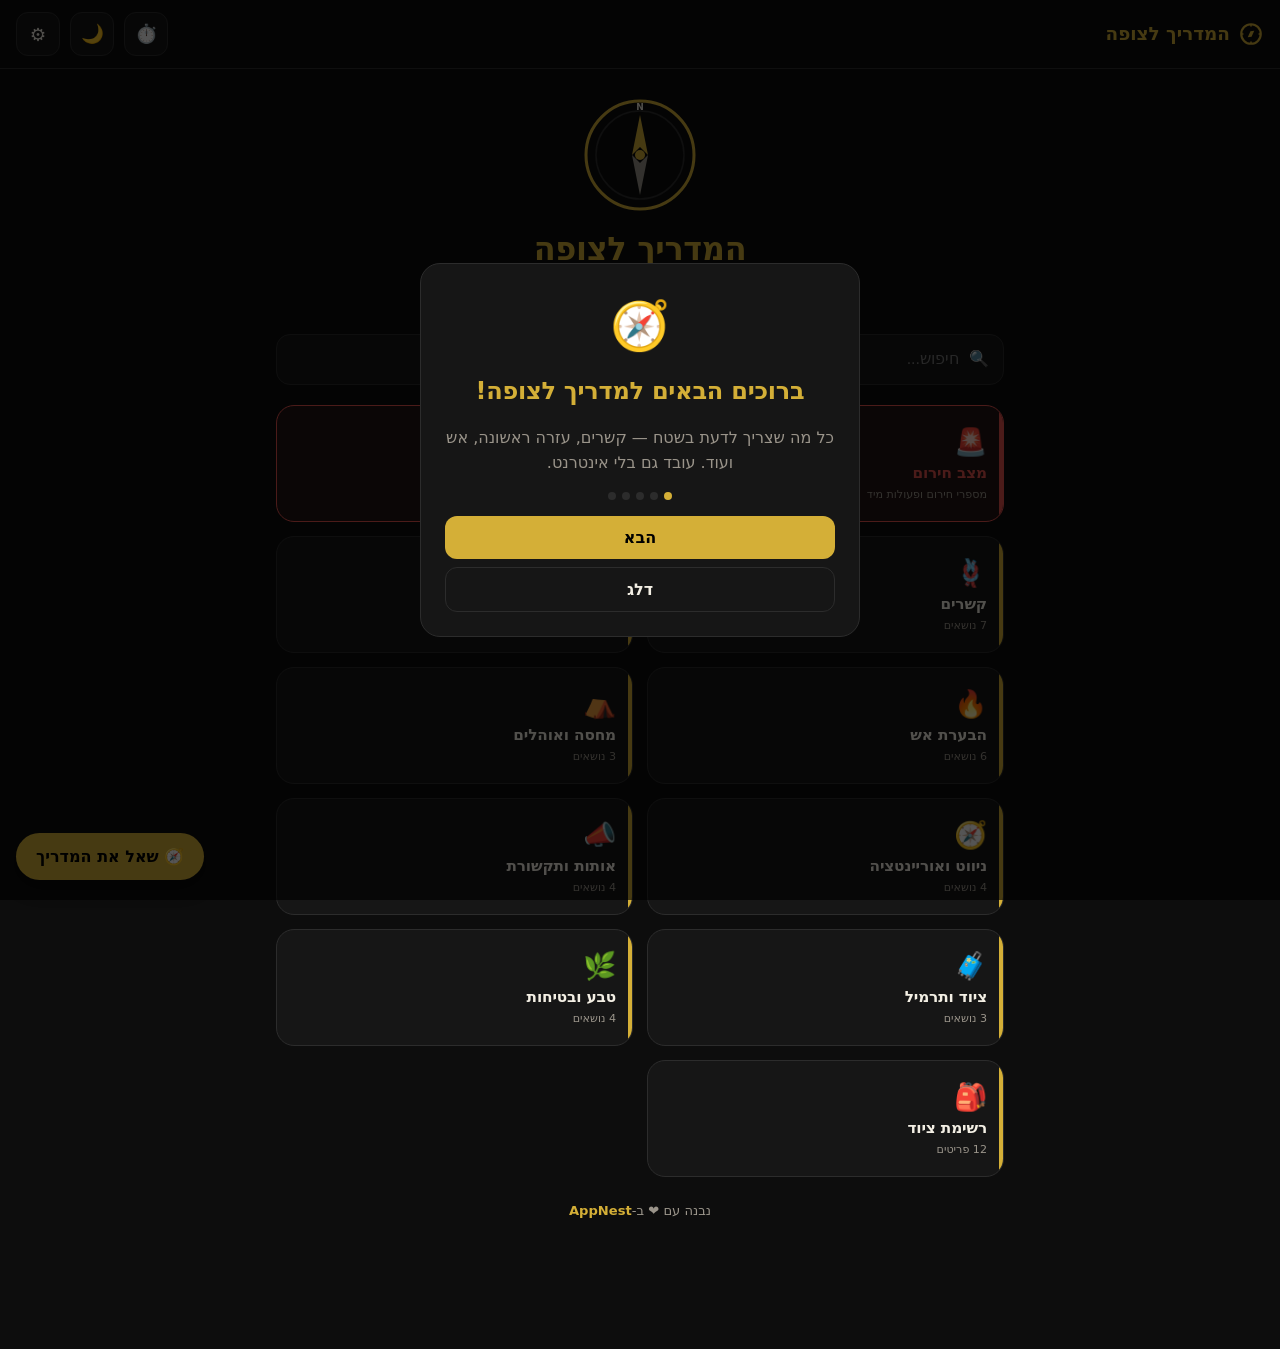
==== index.html @ d397d105 "Add files via upload" ====
<!DOCTYPE html>
<html lang="he" dir="rtl">
<head>
<meta charset="UTF-8">
<meta name="viewport" content="width=device-width, initial-scale=1, viewport-fit=cover">
<meta name="theme-color" content="#0d0d0d">
<title>המדריך לצופה</title>
<link rel="manifest" href="manifest.json">
<link rel="icon" href="icon-192.png">
<style>
:root{
  --accent:#d4af37; --accent-soft:#d4af3722;
  --bg:#0d0d0d; --card:#161616; --card2:#1e1e1e; --text:#f3efe4; --muted:#9a948a; --line:#2c2c2c;
  --danger:#e0524d; --danger-bg:#e0524d1a; --ok:#5fbf73; --font-scale:1;
}
[data-theme="forest"]{--accent:#6fbf73; --accent-soft:#6fbf7322;}
[data-theme="desert"]{--accent:#e0a458; --accent-soft:#e0a45822;}
[data-theme="ocean"] {--accent:#4db8d4; --accent-soft:#4db8d422;}
[data-theme="crimson"]{--accent:#d4746b; --accent-soft:#d4746b22;}
[data-mode="light"]{
  --bg:#f4efe4; --card:#fffdf7; --card2:#f0e9da; --text:#221d13; --muted:#6a6153; --line:#ddd3bf;
  --danger:#c0392b; --danger-bg:#c0392b12; --ok:#3f8a4f;
}
*{box-sizing:border-box; -webkit-tap-highlight-color:transparent;}
html,body{margin:0; padding:0;}
body{
  background:var(--bg); color:var(--text);
  font-family:"Segoe UI",system-ui,-apple-system,"Helvetica Neue",Arial,sans-serif;
  font-size:calc(16px * var(--font-scale)); line-height:1.55;
  min-height:100vh; overflow-x:hidden;
  transition:background .25s, color .25s;
}
h1,h2,h3{font-weight:800; letter-spacing:-.01em; margin:0;}
button{font-family:inherit; cursor:pointer; color:inherit;}
.wrap{max-width:760px; margin:0 auto; padding:0 16px 120px;}
/* ---------- top bar ---------- */
.topbar{position:sticky; top:0; z-index:40; background:var(--bg);
  display:flex; align-items:center; gap:10px; padding:12px 16px; border-bottom:1px solid var(--line);}
.topbar .brand{font-size:1.15em; font-weight:800; color:var(--accent); display:flex; align-items:center; gap:8px;}
.topbar .brand svg{width:26px; height:26px;}
.topbar .spacer{flex:1;}
.iconbtn{background:var(--card); border:1px solid var(--line); border-radius:12px; width:44px; height:44px;
  display:grid; place-items:center; font-size:1.15em; transition:.15s;}
.iconbtn:hover{border-color:var(--accent);}
.ai-dot{position:absolute; margin-top:-30px; margin-inline-start:30px; width:9px; height:9px; border-radius:50%; background:var(--muted); border:2px solid var(--bg);}
.ai-dot.on{background:var(--ok);}
/* ---------- screens ---------- */
.screen{display:none; animation:fade .22s ease;}
.screen.active{display:block;}
@keyframes fade{from{opacity:0; transform:translateY(6px);} to{opacity:1; transform:none;}}
@media (prefers-reduced-motion:reduce){.screen{animation:none;} }
.backbtn{display:inline-flex; align-items:center; gap:8px; background:var(--card); border:1px solid var(--line);
  border-radius:12px; padding:11px 18px; font-weight:700; font-size:1em; margin:16px 0; color:var(--accent);}
.backbtn:hover{border-color:var(--accent);}
/* ---------- home ---------- */
.hero{padding:26px 0 6px; text-align:center;}
.hero .compass{width:120px; height:120px; margin:0 auto 10px; display:block;}
.hero h1{font-size:2em; color:var(--accent);}
.hero p{color:var(--muted); margin:8px 0 0; font-size:1.02em;}
.search{display:flex; align-items:center; gap:8px; background:var(--card); border:1px solid var(--line);
  border-radius:14px; padding:12px 14px; margin:20px 0;}
.search input{flex:1; background:transparent; border:none; outline:none; color:var(--text); font-size:1em;}
.grid{display:grid; grid-template-columns:1fr 1fr; gap:14px;}
.cat{background:var(--card); border:1px solid var(--line); border-radius:18px; padding:20px 16px; text-align:start;
  display:flex; flex-direction:column; gap:6px; transition:.15s; position:relative; overflow:hidden;}
.cat:hover{border-color:var(--accent); transform:translateY(-2px);}
.cat .emoji{font-size:2em;}
.cat h3{font-size:1.15em;}
.cat small{color:var(--muted);}
.cat .bar{position:absolute; inset-inline-start:0; top:0; bottom:0; width:4px; background:var(--accent);}
.emergency{grid-column:1/-1; background:var(--danger-bg); border:1px solid var(--danger);}
.emergency .bar{background:var(--danger);}
.emergency h3{color:var(--danger);}
/* ---------- list ---------- */
.item{background:var(--card); border:1px solid var(--line); border-radius:16px; padding:16px; margin-bottom:12px;
  display:flex; align-items:center; gap:14px; text-align:start; transition:.15s; width:100%;}
.item:hover{border-color:var(--accent);}
.item .ic{width:52px; height:52px; flex:none; background:var(--card2); border-radius:12px; display:grid; place-items:center;}
.item .ic svg{width:38px; height:38px;}
.item .meta{flex:1; min-width:0;}
.item .meta h3{font-size:1.08em; display:flex; align-items:center; gap:8px; flex-wrap:wrap;}
.item .meta p{margin:3px 0 0; color:var(--muted); font-size:.9em;}
.tag{font-size:.72em; font-weight:800; padding:2px 8px; border-radius:20px; border:1px solid var(--line); color:var(--muted);}
.tag.lock{color:var(--danger); border-color:var(--danger);}
.tag.easy{color:var(--ok); border-color:var(--ok);}
.star{font-size:1.3em; color:var(--muted); background:none; border:none; padding:6px;}
.star.on{color:var(--accent);}
/* ---------- detail ---------- */
.detail h1{font-size:1.6em; color:var(--accent); margin-bottom:6px;}
.detail .lead{color:var(--muted); margin:0 0 16px;}
.safety{background:var(--danger-bg); border:1px solid var(--danger); border-radius:14px; padding:14px 16px; margin:16px 0;}
.safety h4{color:var(--danger); margin:0 0 8px; display:flex; align-items:center; gap:8px;}
.safety ul{margin:0; padding-inline-start:20px;} .safety li{margin:4px 0;}
.step{background:var(--card); border:1px solid var(--line); border-radius:16px; padding:16px; margin-bottom:14px;}
.step .num{display:inline-grid; place-items:center; width:30px; height:30px; border-radius:50%;
  background:var(--accent); color:#000; font-weight:800; margin-inline-end:10px;}
[data-mode="light"] .step .num{color:#fff;}
.step .diagram{background:var(--card2); border-radius:12px; margin:12px 0; padding:12px; text-align:center;}
.step .diagram svg{width:100%; max-width:300px; height:auto;}
.step p{margin:6px 0 0;}
.tips{background:var(--accent-soft); border:1px solid var(--accent); border-radius:14px; padding:0; margin:16px 0; overflow:hidden;}
.tips summary{padding:14px 16px; font-weight:800; color:var(--accent); cursor:pointer; list-style:none;}
.tips summary::-webkit-details-marker{display:none;}
.tips[open] summary{border-bottom:1px solid var(--accent);}
.tips .body{padding:14px 16px;}
.tips ul{margin:0; padding-inline-start:20px;} .tips li{margin:5px 0;}
.readbtn{display:inline-flex; gap:8px; align-items:center; background:var(--card); border:1px solid var(--line);
  border-radius:12px; padding:10px 16px; font-weight:700; margin:4px 0 8px;}
/* ---------- badges / kids ---------- */
.badgebar{display:flex; gap:10px; flex-wrap:wrap; margin:16px 0;}
.badge{background:var(--card); border:1px dashed var(--line); border-radius:14px; padding:10px 12px; text-align:center; opacity:.45; min-width:78px;}
.badge.earned{opacity:1; border-style:solid; border-color:var(--accent);}
.badge .b-ic{font-size:1.6em;}
.badge small{display:block; color:var(--muted); font-size:.72em;}
[data-age="kids"] .adults-only{display:none;}
[data-age="kids"] .checkdone{background:var(--ok); color:#000;}
/* ---------- settings ---------- */
.card{background:var(--card); border:1px solid var(--line); border-radius:16px; padding:16px; margin-bottom:14px;}
.card h3{font-size:1.05em; margin-bottom:12px; color:var(--accent);}
.row{display:flex; align-items:center; gap:12px; padding:10px 0; border-bottom:1px solid var(--line);}
.row:last-child{border-bottom:none;}
.row label{flex:1;}
.pillrow{display:flex; gap:8px; flex-wrap:wrap;}
.pill{background:var(--card2); border:1px solid var(--line); border-radius:20px; padding:8px 14px; font-weight:700; font-size:.9em;}
.pill.on{background:var(--accent); color:#000; border-color:var(--accent);}
[data-mode="light"] .pill.on{color:#fff;}
input[type=text],input[type=password],select{background:var(--card2); border:1px solid var(--line); color:var(--text);
  border-radius:10px; padding:10px 12px; font-size:1em; width:100%; outline:none;}
input:focus,select:focus{border-color:var(--accent);}
.btn{background:var(--accent); color:#000; border:none; border-radius:12px; padding:12px 18px; font-weight:800; font-size:1em; width:100%;}
[data-mode="light"] .btn{color:#fff;}
.btn.ghost{background:var(--card); color:var(--text); border:1px solid var(--line);}
.btn.danger{background:var(--danger); color:#fff;}
.swatch{width:30px; height:30px; border-radius:50%; border:2px solid var(--line);}
.swatch.on{border-color:var(--text); transform:scale(1.12);}
.hint{color:var(--muted); font-size:.85em; margin:6px 0 0;}
a{color:var(--accent);}
/* ---------- modal / onboarding ---------- */
.overlay{position:fixed; inset:0; background:#000a; z-index:60; display:none; align-items:center; justify-content:center; padding:16px;}
.overlay.show{display:flex;}
.modal{background:var(--card); border:1px solid var(--line); border-radius:20px; max-width:440px; width:100%; padding:24px; text-align:center;}
.modal .ob-emoji{font-size:3em;}
.modal h2{color:var(--accent); margin:10px 0;}
.modal p{color:var(--muted);}
.dots{display:flex; gap:6px; justify-content:center; margin:16px 0;}
.dots i{width:8px; height:8px; border-radius:50%; background:var(--line);}
.dots i.on{background:var(--accent);}
/* ---------- AI assistant ---------- */
.fab{position:fixed; inset-inline-end:16px; bottom:20px; z-index:45; background:var(--accent); color:#000;
  border:none; border-radius:50px; padding:14px 20px; font-weight:800; font-size:1em; box-shadow:0 6px 20px #0007;}
[data-mode="light"] .fab{color:#fff;}
.chatpanel{position:fixed; inset:0; z-index:70; background:var(--bg); display:none; flex-direction:column;}
.chatpanel.show{display:flex;}
.chathead{display:flex; align-items:center; gap:10px; padding:14px 16px; border-bottom:1px solid var(--line);}
.chathead h3{flex:1; color:var(--accent);}
.chatbody{flex:1; overflow-y:auto; padding:16px; display:flex; flex-direction:column; gap:12px;}
.msg{max-width:85%; padding:11px 14px; border-radius:16px; white-space:pre-wrap; line-height:1.5;}
.msg.user{align-self:flex-start; background:var(--accent); color:#000; border-bottom-inline-start-radius:4px;}
[data-mode="light"] .msg.user{color:#fff;}
[dir="rtl"] .msg.user{align-self:flex-end; border-bottom-inline-start-radius:16px; border-bottom-inline-end-radius:4px;}
.msg.bot{align-self:flex-start; background:var(--card); border:1px solid var(--line);}
[dir="rtl"] .msg.bot{align-self:flex-start;}
.chatsug{display:flex; gap:8px; flex-wrap:wrap; padding:0 16px 8px;}
.chatsug button{background:var(--card); border:1px solid var(--accent); color:var(--accent); border-radius:20px; padding:8px 12px; font-size:.85em;}
.chatinput{display:flex; gap:8px; padding:12px 16px; border-top:1px solid var(--line);}
.chatinput input{flex:1;}
.chatinput .send{background:var(--accent); color:#000; border:none; border-radius:12px; width:48px; font-size:1.2em; flex:none;}
[data-mode="light"] .chatinput .send{color:#fff;}
.appnest-badge{text-align:center; color:var(--muted); font-size:.82em; padding:24px 0 8px;}
.appnest-badge b{color:var(--accent);}
.toast{position:fixed; bottom:90px; left:50%; transform:translateX(-50%); background:var(--card2); border:1px solid var(--accent);
  color:var(--text); padding:12px 18px; border-radius:12px; z-index:90; opacity:0; transition:.25s; pointer-events:none;}
.toast.show{opacity:1;}
/* badges + quiz cta */
.catbadge{position:absolute; top:10px; inset-inline-end:12px; font-size:1.3em;}
.quizcta{display:flex; align-items:center; gap:12px; background:var(--accent-soft); border:1px solid var(--accent);
  border-radius:16px; padding:14px 16px; margin-bottom:14px;}
.quizcta .qtxt{flex:1;} .quizcta .qtxt b{color:var(--accent);} .quizcta .qtxt small{color:var(--muted); display:block;}
.quizcta button{background:var(--accent); color:#000; border:none; border-radius:12px; padding:11px 16px; font-weight:800; white-space:nowrap;}
[data-mode="light"] .quizcta button{color:#fff;}
/* quiz modal */
.qopt{display:block; width:100%; text-align:start; background:var(--card2); border:1px solid var(--line); color:var(--text);
  border-radius:12px; padding:13px 16px; margin:8px 0; font-size:1em; font-weight:600; transition:.15s;}
.qopt:hover{border-color:var(--accent);}
.qopt.correct{background:var(--ok); color:#000; border-color:var(--ok);}
.qopt.wrong{background:var(--danger); color:#fff; border-color:var(--danger);}
.qfeedback{margin:10px 0; font-weight:800; min-height:24px;}
.qprog{color:var(--muted); font-size:.85em; margin-bottom:6px;}
.qscore{font-size:2.4em; font-weight:800; color:var(--accent); margin:10px 0;}
/* timer */
.tdisplay{font-size:3em; font-weight:800; color:var(--accent); margin:12px 0; font-variant-numeric:tabular-nums;}
.tpreset{display:flex; gap:8px; flex-wrap:wrap; justify-content:center; margin:10px 0;}
.tpreset button{background:var(--card2); border:1px solid var(--line); color:var(--text); border-radius:20px; padding:9px 13px; font-weight:700; font-size:.85em;}
.tpreset button:hover{border-color:var(--accent);}
.trow{display:flex; gap:8px; margin-top:10px;}
.trow input{flex:1;}
/* diagram draw animation */
@media (prefers-reduced-motion:no-preference){
  .diagram.anim [data-draw]{stroke-dasharray:var(--len); stroke-dashoffset:var(--len); animation:draw .9s ease forwards;}
}
@keyframes draw{to{stroke-dashoffset:0;}}
.diagram{cursor:pointer;}
</style>
</head>
<body data-theme="gold" data-mode="dark" data-age="youth">

<!-- ============ TOP BAR ============ -->
<div class="topbar">
  <span class="brand">
    <svg viewBox="0 0 24 24" fill="none" stroke="currentColor" stroke-width="2"><circle cx="12" cy="12" r="9"/><path d="M12 3v2M12 19v2M3 12h2M19 12h2" stroke-width="1.5"/><path d="M15 9l-2.5 5.5L9 15l2.5-5.5z" fill="currentColor" stroke="none"/></svg>
    <span id="brandName">המדריך לצופה</span>
  </span>
  <div class="spacer"></div>
  <button class="iconbtn" onclick="openTimers()" title="טיימר">⏱️</button>
  <button class="iconbtn" onclick="toggleMode()" title="יום/לילה" id="modeBtn">🌙</button>
  <button class="iconbtn" onclick="go('settings')" title="הגדרות">⚙️</button>
</div>

<div class="wrap">

<!-- ============ HOME ============ -->
<section id="home" class="screen active">
  <div class="hero">
    <svg class="compass" viewBox="0 0 120 120" fill="none">
      <circle cx="60" cy="60" r="54" stroke="var(--accent)" stroke-width="3"/>
      <circle cx="60" cy="60" r="44" stroke="var(--line)" stroke-width="1.5"/>
      <polygon points="60,20 68,60 60,52 52,60" fill="var(--accent)"/>
      <polygon points="60,100 52,60 60,68 68,60" fill="var(--muted)"/>
      <circle cx="60" cy="60" r="5" fill="var(--accent)"/>
      <text x="60" y="15" fill="var(--text)" font-size="9" text-anchor="middle" font-weight="800">N</text>
    </svg>
    <h1 id="heroTitle">המדריך לצופה</h1>
    <p id="heroSub">מדריך הישרדות בשטח — לכל גיל, גם בלי אינטרנט</p>
  </div>

  <div class="search">
    <span>🔍</span>
    <input id="searchInput" oninput="doSearch(this.value)" placeholder="חיפוש...">
  </div>

  <div id="searchResults"></div>

  <div class="grid" id="catGrid"></div>

  <div class="appnest-badge">נבנה עם ❤️ ב-<b>AppNest</b></div>
</section>

<!-- ============ CATEGORY LIST ============ -->
<section id="list" class="screen">
  <button class="backbtn" onclick="go('home')"><span>→</span> <span data-t="back">חזרה</span></button>
  <h1 id="listTitle" style="color:var(--accent)"></h1>
  <p id="listSub" class="hint" style="margin-bottom:12px"></p>
  <div id="badgeBar" class="badgebar"></div>
  <div id="listItems"></div>
</section>

<!-- ============ DETAIL ============ -->
<section id="detail" class="screen detail">
  <button class="backbtn" onclick="go('list')"><span>→</span> <span data-t="back">חזרה</span></button>
  <div id="detailBody"></div>
</section>

<!-- ============ CHECKLIST ============ -->
<section id="checklist" class="screen">
  <button class="backbtn" onclick="go('home')"><span>→</span> <span data-t="back">חזרה</span></button>
  <h1 style="color:var(--accent)" data-t="gearTitle">רשימת ציוד</h1>
  <p class="hint" data-t="gearSub" style="margin-bottom:14px">סמן מה ארזת לפני היציאה</p>
  <div id="checkItems"></div>
</section>

<!-- ============ SETTINGS ============ -->
<section id="settings" class="screen">
  <button class="backbtn" onclick="go('home')"><span>→</span> <span data-t="back">חזרה</span></button>
  <h1 style="color:var(--accent); margin-bottom:14px" data-t="settings">הגדרות</h1>

  <div class="card">
    <h3 data-t="ageMode">מצב גיל</h3>
    <p class="hint" data-t="ageHint">משנה את השפה, גודל הטקסט ורמת הפירוט</p>
    <div class="pillrow" id="agePills" style="margin-top:10px">
      <button class="pill" data-age-opt="kids" onclick="setAge('kids')" data-t="ageKids">ילדים</button>
      <button class="pill" data-age-opt="youth" onclick="setAge('youth')" data-t="ageYouth">נוער</button>
      <button class="pill" data-age-opt="adults" onclick="setAge('adults')" data-t="ageAdults">בוגרים</button>
    </div>
  </div>

  <div class="card">
    <h3 data-t="language">שפה</h3>
    <div class="pillrow" id="langPills" style="margin-top:6px"></div>
  </div>

  <div class="card">
    <h3 data-t="theme">ערכת צבע</h3>
    <div class="pillrow" id="themeSwatches" style="margin-top:6px"></div>
    <div class="row" style="margin-top:6px">
      <label data-t="darkMode">מצב לילה</label>
      <button class="pill" id="darkToggle" onclick="toggleMode()">🌙</button>
    </div>
  </div>

  <div class="card">
    <h3 data-t="profile">פרופיל</h3>
    <div class="row"><label data-t="username">שם משתמש</label></div>
    <input type="text" id="usernameInput" oninput="setUsername(this.value)" placeholder="שם / כינוי">
  </div>

  <div class="card">
    <h3>🧭 <span data-t="aiTitle">שאל את המדריך (בינה)</span></h3>
    <p class="hint" data-t="aiHint">האפליקציה עובדת מצוין גם בלי בינה. רוצה תשובות חכמות יותר? חבר מפתח API משלך — הוא נשמר על המכשיר בלבד.</p>
    <div class="row" style="margin-top:8px"><label data-t="aiProvider">ספק</label></div>
    <select id="aiProvider" onchange="onProviderChange()">
      <option value="gemini">Gemini (Google) — FREE</option>
      <option value="claude">Claude (Anthropic) — API</option>
      <option value="openai">ChatGPT (OpenAI) — API</option>
      <option value="local">מקומי (Ollama/LM Studio) — LOCAL</option>
      <option value="custom">Endpoint מותאם</option>
    </select>
    <p class="hint" id="providerHelp" style="margin-top:8px"></p>
    <div class="row" style="margin-top:4px"><label data-t="apiKey">מפתח API</label></div>
    <input type="password" id="aiKey" placeholder="הדבק מפתח כאן" oninput="saveAiConfig()">
    <div class="row" style="margin-top:4px"><label data-t="model">מודל</label></div>
    <div style="display:flex; gap:8px">
      <select id="aiModel" onchange="saveAiConfig()" style="flex:1"></select>
      <button class="btn ghost" style="width:auto; white-space:nowrap" onclick="refreshModels()" data-t="refreshModels">רענן</button>
    </div>
    <button class="btn ghost" style="margin-top:12px" onclick="testAi()" data-t="testConn">בדוק חיבור</button>
    <p class="hint" id="aiStatus"></p>
  </div>

  <div class="card">
    <h3 data-t="backup">גיבוי ושחזור</h3>
    <button class="btn ghost" onclick="exportBackup()" style="margin-bottom:8px" data-t="exportBtn">ייצוא גיבוי (JSON)</button>
    <button class="btn ghost" onclick="document.getElementById('importFile').click()" data-t="importBtn">ייבוא גיבוי</button>
    <input type="file" id="importFile" accept=".json" style="display:none" onchange="importBackup(this)">
  </div>

  <div class="card">
    <button class="btn ghost" onclick="showOnboarding()" style="margin-bottom:8px" data-t="showGuide">הצג מדריך פתיחה</button>
    <button class="btn ghost" onclick="go('about')" data-t="about">אודות</button>
  </div>

  <div class="card">
    <button class="btn danger" onclick="resetAll()" data-t="resetAll">מחיקת כל הנתונים</button>
  </div>
</section>

<!-- ============ ABOUT ============ -->
<section id="about" class="screen">
  <button class="backbtn" onclick="go('settings')"><span>→</span> <span data-t="back">חזרה</span></button>
  <div style="text-align:center; padding:20px 0">
    <div style="font-size:3em">🧭</div>
    <h1 style="color:var(--accent)">המדריך לצופה</h1>
    <p class="hint" id="aboutVer">גרסה 1.1</p>
  </div>
  <div class="card">
    <div class="row"><label data-t="version">גרסה</label><b>1.1</b></div>
    <div class="row"><label data-t="developer">פותח</label><b>Barak Aflalo</b></div>
    <div class="row"><label>פלטפורמה</label><b>PWA · HTML5</b></div>
    <div class="row"><label data-t="storage">אחסון</label><b data-t="onDevice">על המכשיר בלבד</b></div>
    <div class="row"><label data-t="license">רישיון</label><b>© AppNest 2026</b></div>
  </div>
  <div class="card">
    <button class="btn ghost" onclick="shareApp()" style="margin-bottom:8px" data-t="shareApp">שתף את האפליקציה</button>
    <button class="btn ghost" onclick="location.href='mailto:appnest55@gmail.com'" style="margin-bottom:8px" data-t="feedback">שלח משוב</button>
    <a class="btn ghost" href="https://barakaflalo.github.io/appnest" style="display:block; text-align:center; text-decoration:none; margin-bottom:8px" data-t="store">חנות AppNest</a>
    <a class="btn ghost" href="privacy_policy.html" style="display:block; text-align:center; text-decoration:none" data-t="privacy">🔒 מדיניות פרטיות</a>
  </div>
  <div class="card" style="background:var(--danger-bg); border-color:var(--danger)">
    <p style="margin:0; color:var(--danger); font-weight:700" data-t="disclaimer">הסרת אחריות</p>
    <p class="hint" data-t="disclaimerText">התוכן במדריך הוא מידע חינוכי כללי בלבד ואינו מחליף הדרכה מקצועית או טיפול רפואי. במצב חירום התקשרו 101 (מד"א), 100 (משטרה), 102 (כבאות). פעולות בטבע, אש ועזרה ראשונה — באחריות המשתמש ובליווי מבוגר אחראי.</p>
  </div>
</section>

</div><!-- /wrap -->

<!-- ============ AI FAB + CHAT ============ -->
<button class="fab" onclick="openChat()">🧭 <span data-t="askGuide">שאל את המדריך</span></button>
<div class="chatpanel" id="chatPanel">
  <div class="chathead">
    <span style="font-size:1.4em">🧭</span>
    <h3 data-t="askGuide">שאל את המדריך</h3>
    <button class="iconbtn" onclick="clearChat()" title="נקה">🗑️</button>
    <button class="iconbtn" onclick="closeChat()">✕</button>
  </div>
  <div class="chatbody" id="chatBody"></div>
  <div class="chatsug" id="chatSug"></div>
  <div class="chatinput">
    <button class="iconbtn" onclick="micInput()" title="דיבור" id="micBtn">🎤</button>
    <input id="chatText" placeholder="הקלד שאלה..." onkeydown="if(event.key==='Enter')sendChat()">
    <button class="send" onclick="sendChat()">➤</button>
  </div>
</div>

<!-- ============ ONBOARDING ============ -->
<div class="overlay" id="obOverlay">
  <div class="modal">
    <div class="ob-emoji" id="obEmoji">🧭</div>
    <h2 id="obTitle"></h2>
    <p id="obText"></p>
    <div class="dots" id="obDots"></div>
    <button class="btn" onclick="obNext()" id="obBtn"></button>
    <button class="btn ghost" onclick="closeOnboarding()" style="margin-top:8px" data-t="skip">דלג</button>
  </div>
</div>

<div class="overlay" id="quizOverlay"><div class="modal" id="quizModal"></div></div>
<div class="overlay" id="timerOverlay"><div class="modal" id="timerModal"></div></div>

<div class="toast" id="toast"></div>

<script>
/* ============================================================
   STORAGE SHIM (works even when localStorage is blocked)
   ============================================================ */
const mem={};
const store={
  get(k){ try{return localStorage.getItem(k);}catch(e){return mem[k]??null;} },
  set(k,v){ try{localStorage.setItem(k,v);}catch(e){mem[k]=v;} },
  del(k){ try{localStorage.removeItem(k);}catch(e){delete mem[k];} }
};
function saveJSON(k,o){store.set(k,JSON.stringify(o));}
function loadJSON(k,d){try{return JSON.parse(store.get(k))??d;}catch(e){return d;}}

/* ============================================================
   STATE
   ============================================================ */
let S={
  lang: store.get('sg_lang')||'he',
  theme: store.get('sg_theme')||'gold',
  mode: store.get('sg_mode')||'dark',
  age: store.get('sg_age')||'youth',
  username: store.get('sg_user')||'',
  favorites: loadJSON('sg_fav',[]),
  checklist: loadJSON('sg_check',{}),
  badges: loadJSON('sg_badges',[]),
  quizBadges: loadJSON('sg_qbadges',[]),
  ai: loadJSON('sg_ai',{provider:'gemini',key:'',model:''})
};

/* ============================================================
   LANGUAGES (UI)
   ============================================================ */
const LANG={
he:{ back:"חזרה", settings:"הגדרות", ageMode:"מצב גיל", ageHint:"משנה את השפה, גודל הטקסט ורמת הפירוט",
  ageKids:"ילדים", ageYouth:"נוער", ageAdults:"בוגרים", language:"שפה", theme:"ערכת צבע", darkMode:"מצב לילה",
  profile:"פרופיל", username:"שם משתמש", aiTitle:"שאל את המדריך (בינה)",
  aiHint:"האפליקציה עובדת מצוין גם בלי בינה. רוצה תשובות חכמות יותר? חבר מפתח API משלך — נשמר על המכשיר בלבד.",
  aiProvider:"ספק", apiKey:"מפתח API", model:"מודל", refreshModels:"רענן", testConn:"בדוק חיבור",
  backup:"גיבוי ושחזור", exportBtn:"ייצוא גיבוי (JSON)", importBtn:"ייבוא גיבוי", showGuide:"הצג מדריך פתיחה",
  about:"אודות", resetAll:"מחיקת כל הנתונים", version:"גרסה", developer:"פותח", storage:"אחסון",
  onDevice:"על המכשיר בלבד", license:"רישיון", shareApp:"שתף את האפליקציה", feedback:"שלח משוב",
  store:"חנות AppNest", privacy:"🔒 מדיניות פרטיות", disclaimer:"הסרת אחריות",
  disclaimerText:'התוכן הוא מידע חינוכי כללי בלבד ואינו מחליף הדרכה מקצועית או טיפול רפואי. במצב חירום התקשרו 101 (מד"א), 100 (משטרה), 102 (כבאות). פעולות בטבע, אש ועזרה ראשונה — באחריות המשתמש ובליווי מבוגר אחראי.',
  askGuide:"שאל את המדריך", gearTitle:"רשימת ציוד", gearSub:"סמן מה ארזת לפני היציאה", skip:"דלג",
  search:"חיפוש...", steps:"שלבים", tips:"טיפים מתקדמים", safetyTitle:"בטיחות", readAloud:"הקראה",
  adultsLock:"מבוגר בלבד", easy:"קל", noResults:"לא נמצאו תוצאות", emergency:"מצב חירום",
  emergencyDesc:"מספרי חירום ופעולות מיד", earned:"הושג!", gearReset:"אפס רשימה" },

en:{ back:"Back", settings:"Settings", ageMode:"Age mode", ageHint:"Changes language, text size and detail level",
  ageKids:"Kids", ageYouth:"Youth", ageAdults:"Adults", language:"Language", theme:"Color theme", darkMode:"Dark mode",
  profile:"Profile", username:"Username", aiTitle:"Ask the Guide (AI)",
  aiHint:"The app works great without AI. Want smarter answers? Connect your own API key — stored on your device only.",
  aiProvider:"Provider", apiKey:"API key", model:"Model", refreshModels:"Refresh", testConn:"Test connection",
  backup:"Backup & restore", exportBtn:"Export backup (JSON)", importBtn:"Import backup", showGuide:"Show intro guide",
  about:"About", resetAll:"Delete all data", version:"Version", developer:"Developer", storage:"Storage",
  onDevice:"On device only", license:"License", shareApp:"Share the app", feedback:"Send feedback",
  store:"AppNest store", privacy:"🔒 Privacy policy", disclaimer:"Disclaimer",
  disclaimerText:"This is general educational information only and does not replace professional guidance or medical care. In an emergency call your local services. Outdoor, fire and first-aid actions are at the user's own risk and with responsible adult supervision.",
  askGuide:"Ask the Guide", gearTitle:"Gear checklist", gearSub:"Check what you packed before heading out", skip:"Skip",
  search:"Search...", steps:"Steps", tips:"Advanced tips", safetyTitle:"Safety", readAloud:"Read aloud",
  adultsLock:"Adults only", easy:"Easy", noResults:"No results found", emergency:"Emergency",
  emergencyDesc:"Emergency numbers and quick actions", earned:"Earned!", gearReset:"Reset list" },

ru:{ back:"Назад", settings:"Настройки", ageMode:"Возраст", ageHint:"Меняет язык, размер текста и уровень деталей",
  ageKids:"Дети", ageYouth:"Подростки", ageAdults:"Взрослые", language:"Язык", theme:"Цветовая тема", darkMode:"Ночной режим",
  profile:"Профиль", username:"Имя пользователя", aiTitle:"Спросить гида (ИИ)",
  aiHint:"Приложение отлично работает без ИИ. Хотите умнее ответы? Подключите свой ключ API — хранится только на устройстве.",
  aiProvider:"Провайдер", apiKey:"Ключ API", model:"Модель", refreshModels:"Обновить", testConn:"Проверить связь",
  backup:"Резервная копия", exportBtn:"Экспорт (JSON)", importBtn:"Импорт", showGuide:"Показать гид",
  about:"О приложении", resetAll:"Удалить все данные", version:"Версия", developer:"Разработчик", storage:"Хранение",
  onDevice:"Только на устройстве", license:"Лицензия", shareApp:"Поделиться", feedback:"Отзыв",
  store:"Магазин AppNest", privacy:"🔒 Конфиденциальность", disclaimer:"Отказ от ответственности",
  disclaimerText:"Это только общая образовательная информация и не заменяет профессиональную помощь. В экстренной ситуации звоните в службы. Действия на природе, с огнём и первой помощью — на ваш риск и под присмотром взрослого.",
  askGuide:"Спросить гида", gearTitle:"Список снаряжения", gearSub:"Отметьте, что собрали перед выходом", skip:"Пропустить",
  search:"Поиск...", steps:"Шаги", tips:"Доп. советы", safetyTitle:"Безопасность", readAloud:"Озвучить",
  adultsLock:"Только взрослым", easy:"Легко", noResults:"Ничего не найдено", emergency:"Экстренно",
  emergencyDesc:"Экстренные номера и действия", earned:"Получено!", gearReset:"Сбросить" },

es:{ back:"Atrás", settings:"Ajustes", ageMode:"Modo edad", ageHint:"Cambia idioma, tamaño de texto y nivel de detalle",
  ageKids:"Niños", ageYouth:"Jóvenes", ageAdults:"Adultos", language:"Idioma", theme:"Tema de color", darkMode:"Modo noche",
  profile:"Perfil", username:"Usuario", aiTitle:"Pregunta al guía (IA)",
  aiHint:"La app funciona genial sin IA. ¿Quieres respuestas más inteligentes? Conecta tu clave API — se guarda solo en tu dispositivo.",
  aiProvider:"Proveedor", apiKey:"Clave API", model:"Modelo", refreshModels:"Actualizar", testConn:"Probar conexión",
  backup:"Copia y restauración", exportBtn:"Exportar (JSON)", importBtn:"Importar", showGuide:"Ver guía",
  about:"Acerca de", resetAll:"Borrar todos los datos", version:"Versión", developer:"Desarrollador", storage:"Almacenamiento",
  onDevice:"Solo en el dispositivo", license:"Licencia", shareApp:"Compartir la app", feedback:"Enviar comentarios",
  store:"Tienda AppNest", privacy:"🔒 Privacidad", disclaimer:"Aviso legal",
  disclaimerText:"Es solo información educativa general y no sustituye la orientación profesional ni la atención médica. En una emergencia llama a los servicios. Las actividades al aire libre, con fuego y primeros auxilios son bajo tu responsabilidad y con supervisión de un adulto.",
  askGuide:"Pregunta al guía", gearTitle:"Lista de equipo", gearSub:"Marca lo que empacaste antes de salir", skip:"Saltar",
  search:"Buscar...", steps:"Pasos", tips:"Consejos avanzados", safetyTitle:"Seguridad", readAloud:"Leer en voz alta",
  adultsLock:"Solo adultos", easy:"Fácil", noResults:"Sin resultados", emergency:"Emergencia",
  emergencyDesc:"Números de emergencia y acciones", earned:"¡Logrado!", gearReset:"Reiniciar" },

ar:{ back:"رجوع", settings:"الإعدادات", ageMode:"وضع العمر", ageHint:"يغيّر اللغة وحجم النص ومستوى التفصيل",
  ageKids:"أطفال", ageYouth:"شباب", ageAdults:"بالغون", language:"اللغة", theme:"نمط الألوان", darkMode:"الوضع الليلي",
  profile:"الملف الشخصي", username:"اسم المستخدم", aiTitle:"اسأل المرشد (ذكاء اصطناعي)",
  aiHint:"التطبيق يعمل بشكل ممتاز بدون ذكاء اصطناعي. تريد إجابات أذكى؟ أضف مفتاح API الخاص بك — يُحفظ على جهازك فقط.",
  aiProvider:"المزوّد", apiKey:"مفتاح API", model:"النموذج", refreshModels:"تحديث", testConn:"اختبار الاتصال",
  backup:"نسخ واسترجاع", exportBtn:"تصدير (JSON)", importBtn:"استيراد", showGuide:"عرض الدليل",
  about:"حول", resetAll:"حذف كل البيانات", version:"الإصدار", developer:"المطوّر", storage:"التخزين",
  onDevice:"على الجهاز فقط", license:"الرخصة", shareApp:"شارك التطبيق", feedback:"إرسال ملاحظات",
  store:"متجر AppNest", privacy:"🔒 سياسة الخصوصية", disclaimer:"إخلاء مسؤولية",
  disclaimerText:"هذا محتوى تعليمي عام فقط ولا يغني عن الإرشاد المهني أو الرعاية الطبية. في الطوارئ اتصل بخدمات الطوارئ. الأنشطة في الطبيعة والنار والإسعافات الأولية على مسؤولية المستخدم وبإشراف شخص بالغ.",
  askGuide:"اسأل المرشد", gearTitle:"قائمة المعدات", gearSub:"حدّد ما جهّزته قبل الخروج", skip:"تخطٍّ",
  search:"بحث...", steps:"الخطوات", tips:"نصائح متقدمة", safetyTitle:"السلامة", readAloud:"قراءة صوتية",
  adultsLock:"للبالغين فقط", easy:"سهل", noResults:"لا نتائج", emergency:"طوارئ",
  emergencyDesc:"أرقام الطوارئ وإجراءات سريعة", earned:"تم!", gearReset:"إعادة تعيين" }
};
function T(k){ return (LANG[S.lang]&&LANG[S.lang][k]) || LANG.en[k] || k; }
</script>

<script>
/* ============================================================
   CONTENT (HE + EN; other langs fall back to EN, then HE)
   Each item: id, icon(svg), title{}, lead{}, difficulty, kidsLock,
   safety{}[], steps[{text{}, svg}], tips{}[]
   ============================================================ */

/* --- small reusable SVG helpers for diagrams --- */
const ropeStyle='fill="none" stroke="var(--accent)" stroke-width="6" stroke-linecap="round"';
const ropeStyle2='fill="none" stroke="var(--muted)" stroke-width="6" stroke-linecap="round"';

const CONTENT={
knots:{
  icon:'<svg viewBox="0 0 40 40" fill="none" stroke="var(--accent)" stroke-width="3" stroke-linecap="round"><path d="M8 14c6-6 18-6 24 0M8 26c6 6 18 6 24 0"/><circle cx="20" cy="20" r="6"/></svg>',
  title:{he:"קשרים",en:"Knots",ru:"Узлы",es:"Nudos",ar:"العقد"},
  sub:{he:"קשרים חיוניים שלב-אחר-שלב",en:"Essential knots, step by step",ru:"Основные узлы пошагово",es:"Nudos esenciales paso a paso",ar:"العقد الأساسية خطوة بخطوة"},
  items:[
    {
      id:"reef", difficulty:"easy",
      icon:'<svg viewBox="0 0 40 40" '+ropeStyle+'><path d="M6 20c8-8 14 8 22 0"/><path d="M12 20c8 8 14-8 22 0" stroke="var(--muted)"/></svg>',
      title:{he:"קשר שטח (ריף)",en:"Reef (square) knot"},
      lead:{he:"קשר בסיסי לחיבור שני קצוות של אותו חבל — לחבישות ולחבילות.",en:"A basic knot to join two ends of the same rope — for bandages and bundles."},
      safety:[{he:"לא לטיפוס או להרמת משקל — הוא עלול להשתחרר בעומס.",en:"Not for climbing or lifting loads — it can slip under strain."}],
      steps:[
        {text:{he:"הנח את שני הקצוות זה על זה: קצה ימין מעל קצה שמאל.",en:"Lay the two ends across each other: right end over left."},
         svg:'<svg viewBox="0 0 300 120"><path d="M20 60 L150 60" '+ropeStyle+'/><path d="M280 60 L150 60" '+ropeStyle2+'/></svg>'},
        {text:{he:"העבר את הקצה הימני מתחת לשמאלי ומשוך — נוצר סיבוב ראשון.",en:"Pass the right end under the left and pull — first twist made."},
         svg:'<svg viewBox="0 0 300 120"><path d="M40 40 C120 40 120 90 180 90" '+ropeStyle+'/><path d="M260 40 C180 40 180 90 120 90" '+ropeStyle2+'/></svg>'},
        {text:{he:"עכשיו הפוך: קצה שמאל מעל ימין, העבר מתחת ומשוך.",en:"Now reverse: left over right, pass under and pull."},
         svg:'<svg viewBox="0 0 300 120"><path d="M40 80 C120 80 120 30 180 30" '+ropeStyle2+'/><path d="M260 80 C180 80 180 30 120 30" '+ropeStyle+'/></svg>'},
        {text:{he:"משוך את שני הקצוות בחוזקה. הקשר נראה כשתי לולאות שלובות.",en:"Pull both ends tight. The knot looks like two interlocked loops."},
         svg:'<svg viewBox="0 0 300 120"><path d="M20 60 C90 60 110 30 150 30 C110 30 90 90 20 90" '+ropeStyle+'/><path d="M280 60 C210 60 190 90 150 90 C190 90 210 30 280 30" '+ropeStyle2+'/></svg>'}
      ],
      tips:[{he:'זכור את החוק: "ימין על שמאל, ואז שמאל על ימין". אם תעשה אותו כיוון פעמיים תקבל קשר סבתא חלש.',en:'Remember: "right over left, then left over right." Same direction twice gives a weak granny knot.'}]
    },
    {
      id:"bowline", difficulty:"med",
      icon:'<svg viewBox="0 0 40 40" '+ropeStyle+'><circle cx="16" cy="16" r="8"/><path d="M16 24 L30 34"/></svg>',
      title:{he:"קשר בית (דרגון)",en:"Bowline"},
      lead:{he:"יוצר לולאה קבועה שלא נסגרת — לחילוץ, לקשירה לעץ, ולבטיחות.",en:"Makes a fixed loop that won't tighten — for rescue, tying to a tree, and safety."},
      safety:[{he:"בדוק תמיד שהקשר הדוק לפני שסומכים עליו למשקל אדם.",en:"Always check the knot is snug before trusting it with a person's weight."}],
      steps:[
        {text:{he:'צור לולאה קטנה ("בריכה") לאורך החבל, כשהקצה החופשי מעל.',en:'Make a small loop ("the pond") along the rope, free end on top.'},
         svg:'<svg viewBox="0 0 300 140"><path d="M40 120 L40 70 C40 40 90 40 90 70 C90 90 60 90 60 70" '+ropeStyle+'/></svg>'},
        {text:{he:'העבר את הקצה החופשי מלמטה למעלה דרך הלולאה ("הדג יוצא מהבריכה").',en:'Bring the free end up through the loop ("the fish comes out of the pond").'},
         svg:'<svg viewBox="0 0 300 140"><path d="M40 120 L40 70 C40 40 90 40 90 70 C90 90 60 90 60 70 L60 40" '+ropeStyle+'/></svg>'},
        {text:{he:'סובב את הקצה מאחורי החבל הראשי ("סביב העץ").',en:'Wrap the end behind the standing rope ("around the tree").'},
         svg:'<svg viewBox="0 0 300 140"><path d="M40 120 L40 70 C40 40 90 40 90 70 C90 90 60 90 60 70 L60 30 C60 15 30 15 30 40" '+ropeStyle+'/></svg>'},
        {text:{he:'החזר את הקצה למטה דרך הלולאה ("חזרה לבריכה") ומשוך חזק.',en:'Bring the end back down through the loop ("back into the pond") and pull tight.'},
         svg:'<svg viewBox="0 0 300 140"><ellipse cx="90" cy="90" rx="55" ry="40" '+ropeStyle+'/><path d="M60 55 C60 25 120 25 120 55" '+ropeStyle+'/></svg>'}
      ],
      tips:[{he:'סיפור הזיכרון: הארנב יוצא מהמאורה, מקיף את העץ, וחוזר למאורה.',en:'Memory story: the rabbit comes out of the hole, around the tree, and back down the hole.'},
            {he:"זהו קשר החירום מספר 1 — כדאי לתרגל אותו עד שאפשר לעשות בעיניים עצומות.",en:"This is emergency knot #1 — practice it until you can tie it with eyes closed."}]
    },
    {
      id:"halfhitch", difficulty:"easy",
      icon:'<svg viewBox="0 0 40 40" '+ropeStyle+'><path d="M20 6 L20 34"/><path d="M14 16 a8 8 0 1 0 12 0"/></svg>',
      title:{he:"שני חצאי מלה",en:"Two half hitches"},
      lead:{he:"קושר חבל לעמוד, ענף או טבעת — מהיר ואמין.",en:"Ties a rope to a post, branch or ring — fast and reliable."},
      safety:[],
      steps:[
        {text:{he:"העבר את החבל סביב העמוד.",en:"Pass the rope around the post."},
         svg:'<svg viewBox="0 0 300 140"><rect x="140" y="10" width="16" height="120" fill="var(--muted)"/><path d="M40 60 C90 60 120 40 156 40" '+ropeStyle+'/></svg>'},
        {text:{he:"כרוך את הקצה סביב החבל הראשי ודרך הלולאה — חצי מלה ראשון.",en:"Loop the end around the standing rope and through — first half hitch."},
         svg:'<svg viewBox="0 0 300 140"><rect x="140" y="10" width="16" height="120" fill="var(--muted)"/><path d="M40 60 L120 60" '+ropeStyle+'/><path d="M90 60 a16 16 0 1 0 0 1" '+ropeStyle+'/></svg>'},
        {text:{he:"חזור על אותה פעולה עוד פעם — חצי מלה שני. משוך חזק.",en:"Repeat the same move once more — second half hitch. Pull tight."},
         svg:'<svg viewBox="0 0 300 140"><rect x="140" y="10" width="16" height="120" fill="var(--muted)"/><path d="M40 60 L110 60" '+ropeStyle+'/><path d="M85 60 a16 16 0 1 0 0 1" '+ropeStyle+'/><path d="M115 60 a16 16 0 1 0 0 1" '+ropeStyle+'/></svg>'}
      ],
      tips:[{he:"שני חצאי המלה חייבים להיות באותו כיוון סיבוב — אחרת הקשר לא ננעל.",en:"Both half hitches must turn the same way — otherwise the knot won't lock."}]
    },
    {
      id:"fig8", difficulty:"easy",
      icon:'<svg viewBox="0 0 40 40" '+ropeStyle+'><path d="M20 6 C6 12 6 22 20 22 C34 22 34 32 20 34"/></svg>',
      title:{he:"קשר שמיני",en:"Figure-eight"},
      lead:{he:'קשר "עצירה" בקצה חבל, שמונע ממנו להישמט דרך טבעת או גלגלת.',en:"A stopper knot at a rope end that keeps it from slipping through a ring or pulley."},
      safety:[],
      steps:[
        {text:{he:"צור לולאה בקצה החבל.",en:"Make a loop near the end of the rope."},
         svg:'<svg viewBox="0 0 300 120"><path d="M40 60 L120 60 C160 60 160 30 130 30 C110 30 110 60 150 60" '+ropeStyle+'/></svg>'},
        {text:{he:"העבר את הקצה מתחת לחבל הראשי ואז מעליו — נוצרת דמות 8.",en:"Pass the end under the standing part then over it — forming a figure 8."},
         svg:'<svg viewBox="0 0 300 120"><path d="M40 60 L110 60 C150 60 150 25 120 25 C100 25 100 70 150 70 L200 70" '+ropeStyle+'/></svg>'},
        {text:{he:"הכנס את הקצה לתוך הלולאה הראשונה ומשוך — נוצר קשר שמונה.",en:"Tuck the end into the first loop and pull — the eight-knot forms."},
         svg:'<svg viewBox="0 0 300 120"><path d="M60 60 C60 30 110 30 110 60 C110 90 160 90 160 60 C160 40 130 40 130 60" '+ropeStyle+'/></svg>'}
      ],
      tips:[{he:"בטיפוס משתמשים בגרסה כפולה (figure-8 follow-through) לחיבור לרתמה — זה כבר נושא למדריך מוסמך.",en:"Climbers use the doubled version (figure-8 follow-through) to tie into a harness — that's a topic for a certified instructor."}]
    }
  ]
},

firstaid:{
  icon:'<svg viewBox="0 0 40 40" fill="none" stroke="var(--danger)" stroke-width="3" stroke-linecap="round"><path d="M20 8v24M8 20h24"/><rect x="6" y="6" width="28" height="28" rx="6" stroke="var(--danger)"/></svg>',
  title:{he:"עזרה ראשונה",en:"First aid",ru:"Первая помощь",es:"Primeros auxilios",ar:"الإسعافات الأولية"},
  sub:{he:"מה עושים עד שמגיעה עזרה",en:"What to do until help arrives",ru:"Что делать до прибытия помощи",es:"Qué hacer hasta que llegue ayuda",ar:"ماذا تفعل حتى وصول المساعدة"},
  items:[
    {
      id:"bleeding", difficulty:"easy",
      icon:'<svg viewBox="0 0 40 40" fill="none" stroke="var(--danger)" stroke-width="3"><path d="M20 6 C12 18 10 26 20 32 C30 26 28 18 20 6z" fill="var(--danger-bg)"/></svg>',
      title:{he:"חתך ודימום",en:"Cut & bleeding"},
      lead:{he:"עצירת דימום היא הדבר הראשון והחשוב ביותר בחתך.",en:"Stopping the bleeding is the first and most important thing with a cut."},
      safety:[{he:"דימום שלא נעצר, דם שופע (עורקי), או חתך עמוק — התקשרו 101 מיד.",en:"If bleeding won't stop, spurts (arterial), or the cut is deep — call emergency services now."},
              {he:"אם יש חפץ תקוע בפצע — אל תוציאו אותו! ייצבו סביבו.",en:"If an object is stuck in the wound — do not pull it out! Stabilize around it."}],
      steps:[
        {text:{he:"הרגיעו את הפצוע והושיבו אותו. שטפו ידיים או חבשו כפפות אם יש.",en:"Calm and seat the injured person. Wash hands or wear gloves if available."}, svg:''},
        {text:{he:"לחצו ישירות על הפצע עם בד נקי או תחבושת, בחוזקה, ברציפות.",en:"Press directly on the wound with a clean cloth or dressing, firmly and continuously."},
         svg:'<svg viewBox="0 0 300 120"><path d="M60 90 q40-70 90 0" fill="none" stroke="var(--muted)" stroke-width="8"/><rect x="95" y="30" width="40" height="26" rx="6" fill="var(--danger-bg)" stroke="var(--danger)" stroke-width="3"/><path d="M115 20 l0 -12M105 24 l-8-8M125 24 l8-8" stroke="var(--accent)" stroke-width="3"/></svg>'},
        {text:{he:"הרימו את האיבר הפצוע מעל גובה הלב אם אפשר.",en:"Raise the injured limb above heart level if possible."}, svg:''},
        {text:{he:"כשהדימום נעצר — חבשו את הפצע בתחבושת נקייה, לא הדוקה מדי.",en:"Once bleeding stops — bandage with a clean dressing, not too tight."}, svg:''}
      ],
      tips:[{he:"אם הבד נספג בדם — אל תסירו אותו, הוסיפו בד נוסף מעליו. הסרה פותחת מחדש את הקריש.",en:"If the cloth soaks through — don't remove it, add another on top. Removing reopens the clot."}]
    },
    {
      id:"burn", difficulty:"easy",
      icon:'<svg viewBox="0 0 40 40" fill="none" stroke="var(--danger)" stroke-width="3" stroke-linecap="round"><path d="M20 6 C14 16 26 18 20 28 C14 22 12 30 16 34M24 30 c4-4 2-10-2-12"/></svg>',
      title:{he:"כווייה",en:"Burn"},
      lead:{he:"קירור מהיר במים הוא ההבדל בין כווייה קלה לחמורה.",en:"Fast cooling with water is the difference between a mild and a serious burn."},
      safety:[{he:"כווייה גדולה מכף יד, בפנים/מפרקים, או כווייה כימית/חשמלית — 101 מיד.",en:"A burn larger than a palm, on face/joints, or chemical/electrical — call emergency now."},
              {he:"לעולם לא למרוח משחה, חמאה, קרח או משחת שיניים על כווייה.",en:"Never apply ointment, butter, ice or toothpaste to a burn."}],
      steps:[
        {text:{he:"הרחיקו מיד ממקור החום/האש.",en:"Move away from the heat/fire source immediately."}, svg:''},
        {text:{he:"קררו את האזור במים זורמים פושרים 10–20 דקות.",en:"Cool the area under cool running water for 10–20 minutes."},
         svg:'<svg viewBox="0 0 300 120"><path d="M120 10 C150 40 165 55 165 75 a20 20 0 1 1 -40 0 C125 55 140 40 145 10z" fill="none" stroke="var(--ocean,#4db8d4)" stroke-width="4"/><path d="M60 95 q45-50 120 0" fill="none" stroke="var(--muted)" stroke-width="8"/></svg>'},
        {text:{he:"הסירו תכשיטים/שעון מהאזור לפני שהוא מתנפח.",en:"Remove jewelry/watch from the area before it swells."}, svg:''},
        {text:{he:"כסו בתחבושת נקייה לא דביקה, ורפויה.",en:"Cover with a clean, non-stick, loose dressing."}, svg:''}
      ],
      tips:[{he:"אל תפוצצו שלפוחיות — הן שכבת הגנה טבעית מפני זיהום.",en:"Don't pop blisters — they're a natural protective layer against infection."}]
    },
    {
      id:"sprain", difficulty:"easy",
      icon:'<svg viewBox="0 0 40 40" fill="none" stroke="var(--danger)" stroke-width="3" stroke-linecap="round"><path d="M12 10 l6 14 l-4 6 M22 8 l4 16"/><path d="M8 34 h24"/></svg>',
      title:{he:"נקע / פריקה",en:"Sprain / strain"},
      lead:{he:'שיטת R.I.C.E — מנוחה, קרח, לחץ, הגבהה.',en:"The R.I.C.E method — Rest, Ice, Compression, Elevation."},
      safety:[{he:"אם האיבר מעוות, לא ניתן להזיז אותו, או יש חשד לשבר — קבעו ביקור רופא/מיון.",en:"If the limb is deformed, can't be moved, or a fracture is suspected — see a doctor/ER."}],
      steps:[
        {text:{he:"R — מנוחה: הפסיקו להשתמש באיבר ותנו לו לנוח.",en:"R — Rest: stop using the limb and let it rest."}, svg:''},
        {text:{he:"I — קרח: קרח עטוף בבד, 15–20 דקות כל שעה-שעתיים.",en:"I — Ice: ice wrapped in cloth, 15–20 min every 1–2 hours."},
         svg:'<svg viewBox="0 0 300 120"><rect x="120" y="40" width="60" height="45" rx="8" fill="var(--ocean,#4db8d4)" opacity=".3" stroke="var(--ocean,#4db8d4)" stroke-width="3"/><path d="M60 95 q90-30 180 0" fill="none" stroke="var(--muted)" stroke-width="8"/></svg>'},
        {text:{he:"C — לחץ: חבישה אלסטית תומכת (לא חזקה מדי שחוסמת דם).",en:"C — Compression: a supportive elastic wrap (not so tight it blocks blood)."}, svg:''},
        {text:{he:"E — הגבהה: הרימו את האיבר מעל גובה הלב להפחתת נפיחות.",en:"E — Elevation: raise the limb above heart level to reduce swelling."}, svg:''}
      ],
      tips:[{he:"בקרח: בדקו את העור כל כמה דקות. אל תניחו קרח ישירות על העור.",en:"With ice: check the skin every few minutes. Never place ice directly on skin."}]
    },
    {
      id:"heat", difficulty:"med",
      icon:'<svg viewBox="0 0 40 40" fill="none" stroke="var(--danger)" stroke-width="3" stroke-linecap="round"><circle cx="20" cy="20" r="7"/><path d="M20 4v4M20 32v4M4 20h4M32 20h4M8 8l3 3M29 29l3 3M32 8l-3 3M11 29l-3 3"/></svg>',
      title:{he:"מכת חום",en:"Heat stroke"},
      lead:{he:"מסוכן במיוחד בקיץ הישראלי. זיהוי מהיר מציל חיים.",en:"Especially dangerous in hot climates. Fast recognition saves lives."},
      safety:[{he:"בלבול, חוסר הכרה, הפסקת הזעה או חום גוף גבוה מאוד — 101 מיד! זו סכנת חיים.",en:"Confusion, unconsciousness, no sweating or very high body temp — call emergency NOW. Life-threatening."}],
      steps:[
        {text:{he:"סימנים: כאב ראש, סחרחורת, עור אדום וחם, בחילה, בלבול.",en:"Signs: headache, dizziness, red hot skin, nausea, confusion."}, svg:''},
        {text:{he:"העבירו מיד לצל או למקום ממוזג.",en:"Move immediately to shade or a cool place."},
         svg:'<svg viewBox="0 0 300 120"><path d="M40 90 h100 M90 90 v-25 M60 65 q30-35 60 0z" fill="var(--ok)" opacity=".3" stroke="var(--ok)" stroke-width="3"/><circle cx="230" cy="40" r="16" fill="none" stroke="var(--accent)" stroke-width="3"/></svg>'},
        {text:{he:"קררו את הגוף: מים על העור, מניפה, קרח בבתי השחי ובמפשעה.",en:"Cool the body: water on skin, fanning, ice at armpits and groin."}, svg:''},
        {text:{he:"אם בהכרה — תנו לגימות מים קרים. אם לא בהכרה — אל תשקו!",en:"If conscious — give sips of cool water. If unconscious — do NOT give fluids!"}, svg:''}
      ],
      tips:[{he:"מניעה: כובע, מים כל 15–20 דקות, מנוחה בצל בשעות החמות (11:00–16:00).",en:"Prevention: hat, water every 15–20 min, rest in shade during peak heat (11:00–16:00)."}]
    },
    {
      id:"sting", difficulty:"med", kidsLock:true,
      icon:'<svg viewBox="0 0 40 40" fill="none" stroke="var(--danger)" stroke-width="3" stroke-linecap="round"><path d="M14 8 c8 4 8 16 0 20 M14 28 l-4 6 M14 28 l4 6"/><path d="M22 14 l10-4M24 20 l10 0M22 26 l10 4"/></svg>',
      title:{he:"עקיצת עקרב / נחש",en:"Scorpion / snake bite"},
      lead:{he:"בישראל יש עקרבים ונחשים ארסיים. הכלל: הישאר רגוע, הזעק עזרה מהר.",en:"Venomous scorpions and snakes exist in many regions. Rule: stay calm, get help fast."},
      safety:[{he:"כל עקיצת נחש או עקרב שחור/צהוב — 101 מיד. ציינו את שעת העקיצה.",en:"Any snake bite or black/yellow scorpion sting — call emergency now. Note the time of the bite."},
              {he:"אל תחתכו, אל תמצצו את הארס, ואל תשימו חוסם עורקים — זה מזיק.",en:"Do not cut, do not suck the venom, do not apply a tourniquet — these cause harm."}],
      steps:[
        {text:{he:"הרחיקו מהמקור והרגיעו את הנפגע — פחד מאיץ את הדופק ואת התפשטות הארס.",en:"Move away from the source and calm the person — fear speeds the pulse and venom spread."}, svg:''},
        {text:{he:"השכיבו את הנפגע והשאירו את האיבר הנעקץ נמוך ושקט, מתחת לגובה הלב.",en:"Lay the person down; keep the bitten limb still and low, below heart level."}, svg:''},
        {text:{he:"הסירו טבעות/שעון/בגד לוחץ ליד העקיצה לפני נפיחות.",en:"Remove rings/watch/tight clothing near the bite before swelling."}, svg:''},
        {text:{he:"אם אפשר — צלמו את בעל החיים מרחוק לזיהוי. אל תנסו לתפוס אותו.",en:"If possible — photograph the animal from a distance for ID. Do not try to catch it."}, svg:''}
      ],
      tips:[{he:"תיעוד השעה חשוב מאוד לצוות הרפואי כדי לתזמן נוגדן.",en:"Recording the time is very important for medics to time the antivenom."}]
    }
  ]
},

fire:{
  icon:'<svg viewBox="0 0 40 40" fill="none" stroke="var(--accent)" stroke-width="3" stroke-linecap="round"><path d="M20 6 C14 16 26 18 20 28 C14 22 10 30 16 36 h8 c8 0 12-6 12-12 C36 20 30 22 30 16 C30 10 24 10 20 6z"/></svg>',
  title:{he:"הבערת אש",en:"Fire making",ru:"Разведение огня",es:"Hacer fuego",ar:"إشعال النار"},
  sub:{he:"מדורה בטוחה — משלב הבחירה ועד הכיבוי",en:"A safe campfire — from choosing a spot to putting it out",ru:"Безопасный костёр — от места до тушения",es:"Fogata segura — desde elegir el sitio hasta apagarla",ar:"نار آمنة — من اختيار المكان حتى الإطفاء"},
  items:[
    {
      id:"spot", difficulty:"easy",
      icon:'<svg viewBox="0 0 40 40" fill="none" stroke="var(--accent)" stroke-width="3"><circle cx="20" cy="24" r="10"/><path d="M20 4v6M4 24h6M30 24h6"/></svg>',
      title:{he:"בחירת מקום בטוח",en:"Choosing a safe spot"},
      lead:{he:"רוב שריפות היער מתחילות ממדורה. מקום נכון מונע אסון.",en:"Most wildfires start from a campfire. The right spot prevents disaster."},
      safety:[{he:"בישראל אסור להבעיר אש ביערות ובשמורות מחוץ למקומות מסומנים, ובימי שרב/חום קיצוני. בדקו את התקנון של המקום.",en:"In many areas open fires are banned outside marked spots and on extreme-heat days. Check local rules."},
              {he:"אש תמיד בליווי מבוגר אחראי, עם מים או חול זמינים לכיבוי.",en:"Fire always with a responsible adult, with water or sand ready to extinguish."}],
      steps:[
        {text:{he:"בחרו שטח פתוח, הרחק מעצים, שיחים יבשים, אוהלים וענפים תלויים מעל.",en:"Pick open ground, away from trees, dry brush, tents and overhanging branches."},
         svg:'<svg viewBox="0 0 300 130"><path d="M20 110 h260" stroke="var(--muted)" stroke-width="3"/><circle cx="150" cy="95" r="16" fill="none" stroke="var(--accent)" stroke-width="3"/><path d="M60 110 v-25 M60 85 l-10 10 M60 85 l10 10" stroke="var(--muted)" stroke-width="3"/><path d="M240 110 v-25 M240 85 l-10 10 M240 85 l10 10" stroke="var(--muted)" stroke-width="3"/></svg>'},
        {text:{he:"נקו מעגל של כמטר וחצי מכל דבר דליק — עד לאדמה החשופה.",en:"Clear a circle about 1.5 m of anything flammable — down to bare soil."}, svg:''},
        {text:{he:"הקיפו את מקום המדורה באבנים כדי לתחום את האש.",en:"Ring the fire spot with stones to contain the fire."},
         svg:'<svg viewBox="0 0 300 130"><ellipse cx="150" cy="90" rx="70" ry="28" fill="none" stroke="var(--muted)" stroke-width="3"/><circle cx="90" cy="80" r="8" fill="var(--muted)"/><circle cx="150" cy="66" r="8" fill="var(--muted)"/><circle cx="210" cy="80" r="8" fill="var(--muted)"/><circle cx="150" cy="114" r="8" fill="var(--muted)"/><circle cx="95" cy="105" r="8" fill="var(--muted)"/><circle cx="205" cy="105" r="8" fill="var(--muted)"/></svg>'}
      ],
      tips:[{he:"שימו לב לכיוון הרוח — ניצוצות עפים עם הרוח. אל תבנו מדורה ברוח חזקה.",en:"Mind the wind direction — sparks fly downwind. Don't build a fire in strong wind."}]
    },
    {
      id:"materials", difficulty:"easy",
      icon:'<svg viewBox="0 0 40 40" fill="none" stroke="var(--accent)" stroke-width="3" stroke-linecap="round"><path d="M8 32 L26 10M14 32 L32 12M20 32 L34 18"/></svg>',
      title:{he:"שלושת חומרי האש",en:"The three fire materials"},
      lead:{he:"אש טובה נבנית משלוש שכבות: הצתה, קטנים, ואז גדולים.",en:"A good fire is built in three layers: tinder, kindling, then fuel."},
      safety:[],
      steps:[
        {text:{he:'הצתה (Tinder): חומר דק ויבש שנדלק מיד — עשב יבש, קליפות, נייר, צמר גפן.',en:"Tinder: thin dry material that lights instantly — dry grass, bark, paper, cotton."},
         svg:'<svg viewBox="0 0 300 110"><path d="M110 80 q10-40 20 0 q10-40 20 0 q10-40 20 0" fill="none" stroke="var(--accent)" stroke-width="2"/></svg>'},
        {text:{he:"קטנים (Kindling): זרדים דקים בעובי עיפרון עד אצבע.",en:"Kindling: thin twigs, from pencil to finger thickness."},
         svg:'<svg viewBox="0 0 300 110"><path d="M110 90 L150 30M150 90 L150 25M190 90 L150 30" stroke="var(--muted)" stroke-width="3"/></svg>'},
        {text:{he:"גדולים (Fuel): ענפים וגזעים עבים שנוספים רק אחרי שהאש יציבה.",en:"Fuel: thick branches and logs, added only after the fire is steady."},
         svg:'<svg viewBox="0 0 300 110"><rect x="110" y="70" width="80" height="14" rx="6" fill="var(--muted)"/><rect x="120" y="52" width="80" height="14" rx="6" fill="var(--muted)"/></svg>'},
        {text:{he:"אספו הכל מראש ומיינו לפי גודל — לא רוצים לחפש עצים כשהאש דועכת.",en:"Gather everything first and sort by size — you don't want to search while the fire dies."}, svg:''}
      ],
      tips:[{he:"בדקו שהעצים יבשים: ענף יבש נשבר בפצפוץ, ענף לח מתכופף. עץ לח מעשן ולא בוער.",en:"Test for dryness: a dry twig snaps with a crack, a wet one bends. Wet wood smokes and won't burn."}]
    },
    {
      id:"build", difficulty:"med", kidsLock:true,
      icon:'<svg viewBox="0 0 40 40" fill="none" stroke="var(--accent)" stroke-width="3" stroke-linecap="round"><path d="M20 6 L8 34M20 6 L32 34M12 22 L28 22"/></svg>',
      title:{he:"מבנה מדורה והצתה",en:"Fire structure & lighting"},
      lead:{he:"מבנה הטיפי (אוהל) הוא הקל ביותר להדלקה למתחילים.",en:"The teepee structure is the easiest to light for beginners."},
      safety:[{he:"הדלקה תמיד עם מבוגר. אל תשתמשו בבנזין/דלק להצתה — סכנת התלקחות.",en:"Lighting always with an adult. Never use gasoline/fuel to start — flash-fire danger."}],
      steps:[
        {text:{he:"הניחו את ההצתה במרכז מעגל האבנים.",en:"Place the tinder in the center of the stone ring."}, svg:''},
        {text:{he:'בנו סביבה "אוהל" (טיפי) מהזרדים הקטנים, בהטיה פנימה, עם פתח קטן לרוח.',en:'Build a "teepee" of small kindling leaning inward, with a small gap for air.'},
         svg:'<svg viewBox="0 0 300 130"><path d="M150 20 L110 110M150 20 L190 110M150 20 L130 110M150 20 L170 110" stroke="var(--muted)" stroke-width="3"/><path d="M145 95 q5-20 10 0" stroke="var(--accent)" stroke-width="2" fill="none"/></svg>'},
        {text:{he:"הדליקו את ההצתה מלמטה, בכיוון שהרוח דוחפת את הלהבה פנימה.",en:"Light the tinder from below, so the wind pushes the flame inward."},
         svg:'<svg viewBox="0 0 300 130"><path d="M150 30 L110 110M150 30 L190 110M150 30 L170 110M150 30 L130 110" stroke="var(--muted)" stroke-width="3"/><path d="M140 100 C136 88 150 86 145 76 C158 82 160 96 152 104z" fill="var(--accent)"/></svg>'},
        {text:{he:"כשהקטנים בוערים — הוסיפו בהדרגה ענפים עבים יותר. אל תחנקו את האש.",en:"When the kindling burns — gradually add thicker branches. Don't smother the fire."}, svg:''}
      ],
      tips:[{he:"מבנה חלופי: 'בקתת בול עץ' (log cabin) — יציב יותר ובוער ארוך, טוב לבישול.",en:"Alternative: the 'log cabin' — more stable and burns longer, good for cooking."}]
    },
    {
      id:"extinguish", difficulty:"easy",
      icon:'<svg viewBox="0 0 40 40" fill="none" stroke="var(--ocean,#4db8d4)" stroke-width="3" stroke-linecap="round"><path d="M20 6 C14 18 26 20 20 30M8 34 q4-6 8 0 q4 6 8 0 q4-6 8 0"/></svg>',
      title:{he:"כיבוי נכון",en:"Putting it out safely"},
      lead:{he:'הכלל הזהב: אף פעם לא עוזבים מדורה. "אם חם מדי לגעת — חם מדי לעזוב".',en:'Golden rule: never leave a fire. "If it\'s too hot to touch — it\'s too hot to leave."'},
      safety:[{he:"גחלים נשארות חמות ומסוכנות שעות. שריפות מתחדשות מגחלת אחת.",en:"Embers stay hot and dangerous for hours. Fires reignite from a single ember."}],
      steps:[
        {text:{he:"התחילו לכבות מוקדם — הפסיקו להוסיף עצים ותנו לאש לדעוך.",en:"Start early — stop adding wood and let the fire die down."}, svg:''},
        {text:{he:"שפכו מים לאט על כל הגחלים, לא רק על הלהבות.",en:"Pour water slowly over all the embers, not just the flames."},
         svg:'<svg viewBox="0 0 300 120"><path d="M60 20 q20 20 0 40 a12 12 0 1 0 -1 0" fill="none" stroke="var(--ocean,#4db8d4)" stroke-width="4"/><path d="M120 90 q30-20 60 0" stroke="var(--muted)" stroke-width="6" fill="none"/><path d="M100 60 l3 12M130 55 l3 12M160 55 l3 12M190 60 l3 12" stroke="var(--ocean,#4db8d4)" stroke-width="3"/></svg>'},
        {text:{he:"ערבבו את האפר עם מקל תוך המשך שפיכת מים, עד שאין יותר קיטור או קול לחישה.",en:"Stir the ash with a stick while adding water, until no steam or hiss remains."}, svg:''},
        {text:{he:"געו בזהירות באחורי היד מעל האזור — אם עדיין חם, המשיכו במים.",en:"Carefully hover the back of your hand over the area — if still warm, add more water."}, svg:''}
      ],
      tips:[{he:"אין מים? השתמשו בחול/אדמה בשכבה עבה, אבל מים עדיפים תמיד. פזרו את הגחלים הקרות לפני עזיבה.",en:"No water? Use a thick layer of sand/soil, but water is always better. Scatter cold embers before leaving."}]
    }
  ]
}
};

/* Emergency numbers (region-flavored, Israel defaults) */
const EMERGENCY=[
  {n:"101", he:"מד\"א (רפואה)", en:"Ambulance"},
  {n:"102", he:"כבאות והצלה", en:"Fire & rescue"},
  {n:"100", he:"משטרה", en:"Police"},
  {n:"104", he:"פיקוד העורף", en:"Home front"}
];

/* Gear checklist items */
const GEAR=[
  {id:"water", he:"מים (2–3 ליטר)", en:"Water (2–3 L)"},
  {id:"hat", he:"כובע והגנה מהשמש", en:"Hat & sun protection"},
  {id:"firstaid", he:"ערכת עזרה ראשונה", en:"First-aid kit"},
  {id:"knife", he:"אולר / סכין", en:"Knife / multitool"},
  {id:"rope", he:"חבל", en:"Rope / cord"},
  {id:"light", he:"פנס + סוללות", en:"Flashlight + batteries"},
  {id:"phone", he:"טלפון טעון + סוללה ניידת", en:"Charged phone + power bank"},
  {id:"map", he:"מפה ומצפן", en:"Map & compass"},
  {id:"food", he:"אוכל ואנרגיה", en:"Food & snacks"},
  {id:"jacket", he:"בגד חם / מעיל", en:"Warm layer / jacket"},
  {id:"matches", he:"גפרורים/מצית עמידים למים", en:"Waterproof matches/lighter"},
  {id:"whistle", he:"משרוקית", en:"Whistle"}
];

/* ============================================================
   ROUND 2 — extra knots & fire, new categories, quizzes
   ============================================================ */
const line1='fill="none" stroke="var(--accent)" stroke-width="4" stroke-linecap="round"';
const lineM='fill="none" stroke="var(--muted)" stroke-width="4" stroke-linecap="round"';

/* ---- more KNOTS ---- */
CONTENT.knots.items.push(
  {
    id:"fisherman", difficulty:"med",
    icon:'<svg viewBox="0 0 40 40" '+ropeStyle+'><path d="M6 16 h28"/><path d="M6 24 h28" stroke="var(--muted)"/><circle cx="16" cy="20" r="4"/><circle cx="24" cy="20" r="4" stroke="var(--muted)"/></svg>',
    title:{he:"קשר דייגים",en:"Fisherman's knot"},
    lead:{he:"מחבר שני חבלים או חוטים דקים בחוזקה — מצוין לחוט דיג.",en:"Joins two ropes or thin lines firmly — great for fishing line."},
    safety:[{he:"לטיפוס משתמשים בגרסה כפולה — נושא למדריך מוסמך בלבד.",en:"Climbing uses the doubled version — a topic for a certified instructor only."}],
    steps:[
      {text:{he:"הניחו את שני החבלים זה לצד זה, הקצוות בכיוונים מנוגדים.",en:"Lay the two ropes side by side, ends pointing opposite ways."},
       svg:'<svg viewBox="0 0 300 90"><path d="M20 40 H280" '+line1+'/><path d="M20 55 H280" '+lineM+'/></svg>'},
      {text:{he:"בקצה הראשון קשרו קשר פשוט (לולאה) סביב החבל השני.",en:"With the first end, tie a simple overhand knot around the second rope."},
       svg:'<svg viewBox="0 0 300 90"><path d="M20 55 H280" '+lineM+'/><path d="M60 55 a14 14 0 1 0 1 0" '+line1+'/></svg>'},
      {text:{he:"בקצה השני קשרו קשר פשוט זהה סביב החבל הראשון.",en:"With the second end, tie an identical overhand around the first rope."},
       svg:'<svg viewBox="0 0 300 90"><path d="M20 45 H280" '+line1+'/><path d="M60 45 a14 14 0 1 0 1 0" '+line1+'/><path d="M200 45 a14 14 0 1 0 1 0" '+lineM+'/></svg>'},
      {text:{he:"משכו את שני החבלים הראשיים — שני הקשרים יחליקו ויינעלו זה בזה.",en:"Pull both main ropes — the two knots slide and lock together."},
       svg:'<svg viewBox="0 0 300 90"><path d="M20 50 H130" '+line1+'/><path d="M170 50 H280" '+lineM+'/><circle cx="140" cy="50" r="12" '+line1+'/><circle cx="160" cy="50" r="12" '+lineM+'/></svg>'}
    ],
    tips:[{he:"עובד הכי טוב כששני החבלים באותו עובי.",en:"Works best when both ropes are the same thickness."}]
  },
  {
    id:"butterfly", difficulty:"med",
    icon:'<svg viewBox="0 0 40 40" '+ropeStyle+'><path d="M6 20 H34"/><ellipse cx="20" cy="20" rx="7" ry="10"/></svg>',
    title:{he:"קשר פרפר",en:"Alpine butterfly loop"},
    lead:{he:"יוצר לולאה קבועה באמצע החבל — בלי להגיע לקצוות.",en:"Makes a fixed loop in the middle of a rope — without using the ends."},
    safety:[],
    steps:[
      {text:{he:"כרכו את החבל פעמיים סביב כף היד — שתי לולאות.",en:"Wrap the rope twice around your hand — two loops."},
       svg:'<svg viewBox="0 0 300 110"><path d="M40 55 H260" '+lineM+'/><ellipse cx="120" cy="55" rx="26" ry="34" '+line1+'/><ellipse cx="180" cy="55" rx="26" ry="34" '+line1+'/></svg>'},
      {text:{he:"העבירו את הלולאה הקדמית מעל השנייה ומאחוריהן.",en:"Pass the front loop over the other and behind both."},
       svg:'<svg viewBox="0 0 300 110"><path d="M40 55 H260" '+lineM+'/><ellipse cx="150" cy="55" rx="30" ry="36" '+line1+'/></svg>'},
      {text:{he:"משכו את הלולאה האמצעית מלמטה כלפי מעלה, מתחת לשני החבלים.",en:"Pull the middle loop up from below, under both strands."},
       svg:'<svg viewBox="0 0 300 110"><path d="M40 60 H260" '+lineM+'/><path d="M150 60 C150 20 120 20 150 15" '+line1+'/><ellipse cx="150" cy="60" rx="28" ry="30" '+line1+'/></svg>'},
      {text:{he:"משכו את הלולאה ואת שני קצוות החבל — נוצרת לולאה חזקה באמצע.",en:"Pull the loop and both rope ends — a strong mid-line loop forms."},
       svg:'<svg viewBox="0 0 300 110"><path d="M20 60 H90" '+lineM+'/><path d="M210 60 H280" '+lineM+'/><ellipse cx="150" cy="45" rx="22" ry="30" '+line1+'/><path d="M120 65 q30 20 60 0" '+line1+'/></svg>'}
    ],
    tips:[{he:"אפשר להעמיס עליו משלושה כיוונים והוא לא נתקע — לכן אהוב על מטפסים.",en:"It can be loaded from three directions and won't jam — a climbers' favorite."}]
  },
  {
    id:"sheepshank", difficulty:"med",
    icon:'<svg viewBox="0 0 40 40" '+ropeStyle+'><path d="M6 20 H34"/><path d="M12 20 l8 -8 M12 20 l8 8 M28 20 l-8 -8 M28 20 l-8 8"/></svg>',
    title:{he:"קשר קיצור",en:"Shortening knot (sheepshank)"},
    lead:{he:"מקצר חבל ארוך מדי בלי לחתוך אותו.",en:"Shortens a too-long rope without cutting it."},
    safety:[{he:"זמני בלבד! הוא משתחרר כשאין מתח — אל תסמכו עליו למשקל אדם.",en:"Temporary only! It releases when tension is lost — never trust it with a person's weight."}],
    steps:[
      {text:{he:"קפלו את החבל לצורת S/Z, כך שהאורך העודף נאסף לשתי לולאות.",en:"Fold the rope into an S/Z shape, gathering the extra length into two bights."},
       svg:'<svg viewBox="0 0 300 110"><path d="M20 55 H80 q40 0 40 -25 q0 25 40 25 q40 0 40 25 q0 -25 40 -25 H280" '+line1+'/></svg>'},
      {text:{he:"בכל צד עשו חצי מלה: כרכו את החבל הראשי סביב הלולאה הקרובה.",en:"On each side make a half hitch: wrap the standing rope around the near bight."},
       svg:'<svg viewBox="0 0 300 110"><path d="M20 60 H90" '+line1+'/><path d="M210 60 H280" '+line1+'/><ellipse cx="120" cy="45" rx="18" ry="26" '+lineM+'/><ellipse cx="180" cy="45" rx="18" ry="26" '+lineM+'/><path d="M90 60 a12 12 0 1 0 1 0" '+line1+'/><path d="M210 60 a12 12 0 1 0 -1 0" '+line1+'/></svg>'},
      {text:{he:"מתחו את שני קצוות החבל — חצאי המלה תופסים את הלולאות והחבל מתקצר.",en:"Tension both ends — the hitches grip the bights and the rope is shortened."}, svg:''}
    ],
    tips:[{he:"אפשר גם לעקוף קטע פגום בחבל — הלולאה מוציאה אותו מהעומס.",en:"It can also bypass a damaged section — the bight takes it out of the load."}]
  }
);

/* ---- more FIRE ---- */
CONTENT.fire.items.push(
  {
    id:"logcabin", difficulty:"med",
    icon:'<svg viewBox="0 0 40 40" '+lineM+'><rect x="6" y="12" width="28" height="5"/><rect x="6" y="23" width="28" height="5"/><rect x="10" y="8" width="5" height="24"/><rect x="25" y="8" width="5" height="24"/></svg>',
    title:{he:"בקתת בול עץ",en:"Log cabin fire"},
    lead:{he:"מבנה יציב שבוער זמן רב ומייצר גחלים מעולות — הכי טוב לבישול.",en:"A stable structure that burns long and makes great coals — best for cooking."},
    safety:[{he:"תמיד בליווי מבוגר, במעגל אבנים, עם מים מוכנים לכיבוי.",en:"Always with an adult, inside a stone ring, with water ready."}],
    steps:[
      {text:{he:"בנו במרכז 'טיפי' קטן של הצתה וזרדים — זה הלב שיודלק.",en:"Build a small tinder+kindling teepee in the center — the core you'll light."}, svg:''},
      {text:{he:"הניחו שני בולים עבים במקביל, משני צידי המרכז.",en:"Lay two thick logs parallel, on opposite sides of the core."},
       svg:'<svg viewBox="0 0 300 110"><rect x="90" y="40" width="120" height="14" rx="6" fill="var(--muted)"/><rect x="90" y="66" width="120" height="14" rx="6" fill="var(--muted)"/></svg>'},
      {text:{he:"הניחו שני בולים נוספים בניצב מעליהם — כמו בניית בקתה.",en:"Lay two more logs across them at 90° — like building a cabin."},
       svg:'<svg viewBox="0 0 300 120"><rect x="95" y="36" width="12" height="80" fill="var(--muted)"/><rect x="193" y="36" width="12" height="80" fill="var(--muted)"/><rect x="80" y="50" width="140" height="12" fill="var(--muted)" opacity=".6"/><rect x="80" y="90" width="140" height="12" fill="var(--muted)" opacity=".6"/></svg>'},
      {text:{he:"המשיכו 2–3 שכבות שהולכות ומצטמצמות, ואז הדליקו את המרכז.",en:"Continue 2–3 layers narrowing upward, then light the core."},
       svg:'<svg viewBox="0 0 300 120"><rect x="70" y="90" width="160" height="12" fill="var(--muted)"/><rect x="85" y="72" width="130" height="12" fill="var(--muted)"/><rect x="100" y="54" width="100" height="12" fill="var(--muted)"/><path d="M145 100 C140 84 158 82 150 68 C165 76 168 94 156 104z" fill="var(--accent)"/></svg>'}
    ],
    tips:[{he:"כשהוא מתמוטט פנימה נוצר בסיס גחלים אחיד — מושלם לסיר או ליבנייה.",en:"As it collapses inward it makes an even coal bed — perfect for a pot or baking."}]
  },
  {
    id:"nomatches", difficulty:"hard", kidsLock:true,
    icon:'<svg viewBox="0 0 40 40" '+line1+'><path d="M8 30 l6 -6 M14 24 l4 -8 l6 4"/><path d="M24 10 l4 4 M30 8 l3 3"/></svg>',
    title:{he:"אש בלי גפרורים",en:"Fire without matches"},
    lead:{he:"מספר שיטות. כולן דורשות תרגול מראש והצתה יבשה ומוכנה.",en:"Several methods. All need practice beforehand and dry, ready tinder."},
    safety:[{he:"מבוגר בלבד! אל תשתמשו בבנזין/דלק. הכינו מים לכיבוי לפני שמתחילים.",en:"Adults only! Never use gasoline/fuel. Have water ready before you begin."}],
    steps:[
      {text:{he:"מוט הצתה (פרו-רוד) / צור ופלדה — גרדו ניצוצות אל תוך קן הצתה דק. השיטה האמינה ביותר.",en:"Ferro rod / flint & steel — scrape sparks into a fine tinder nest. The most reliable method."},
       svg:'<svg viewBox="0 0 300 100"><path d="M60 30 L120 60" '+lineM+'/><path d="M130 60 l14 -6 M132 68 l16 0 M130 76 l14 6" '+line1+'/><path d="M150 55 q30 15 60 0" '+lineM+'/></svg>'},
      {text:{he:"עדשה מגדלת — מקדו את אור השמש לנקודה קטנה על ההצתה (דורש שמש חזקה).",en:"Magnifying lens — focus sunlight to a tiny point on the tinder (needs strong sun)."},
       svg:'<svg viewBox="0 0 300 100"><circle cx="90" cy="40" r="22" '+line1+'/><path d="M112 40 L170 62" '+line1+'/><circle cx="175" cy="64" r="4" fill="var(--accent)"/></svg>'},
      {text:{he:"סוללה + צמר פלדה — הצמידו סוללת 9V לצמר פלדה דק והוא ילהט. לעולם לא ליד דלק.",en:"Battery + steel wool — touch a 9V battery to fine steel wool and it glows. Never near fuel."}, svg:''},
      {text:{he:"חיכוך (קשת ומקדח) — שיטה מתקדמת שדורשת הרבה תרגול, כמוצא אחרון.",en:"Friction (bow drill) — an advanced method needing lots of practice, as a last resort."}, svg:''}
    ],
    tips:[{he:"ניצוץ חסר ערך בלי קן הצתה יבש ודק. הכינו אותו קודם — עשב יבש, קליפות, מוך.",en:"A spark is useless without a dry, fine tinder nest. Prepare it first — dry grass, bark, lint."}]
  }
);

/* ---- SHELTER ---- */
CONTENT.shelter={
  icon:'<svg viewBox="0 0 40 40" '+line1+'><path d="M20 8 L6 34 H34 Z"/><path d="M20 8 L20 34"/></svg>',
  title:{he:"מחסה ואוהלים",en:"Shelter & tents",ru:"Укрытие и палатки",es:"Refugio y tiendas",ar:"المأوى والخيام"},
  sub:{he:"קורת גג בשטח — מאוהל ועד מחסה מאולתר",en:"A roof outdoors — from a tent to an improvised shelter"},
  items:[
    {id:"campsite", difficulty:"easy",
     icon:'<svg viewBox="0 0 40 40" '+line1+'><path d="M6 30 H34 M20 30 V16 M12 22 q8 -12 16 0z"/></svg>',
     title:{he:"בחירת שטח לינה",en:"Choosing a campsite"},
     lead:{he:"מקום נכון = לילה בטוח. הבחירה חשובה יותר מהציוד.",en:"The right spot = a safe night. The choice matters more than the gear."},
     safety:[{he:'בישראל — לעולם לא לישון בערוץ נחל (ואדי)! שיטפון פתאומי מגיע גם כשלא יורד גשם מעליכם. סכנת חיים.',en:"Never sleep in a dry riverbed (wadi)! A flash flood can arrive even with no rain above you. Life-threatening."}],
     steps:[
       {text:{he:"בחרו קרקע שטוחה ומעט מוגבהת — לא בתחתית ערוץ או בגומה שמים מתנקזים אליה.",en:"Pick flat, slightly raised ground — not a gully bottom or a hollow where water collects."}, svg:''},
       {text:{he:"התרחקו ממקורות מים (כ-60 מ') — יתושים, בעלי חיים וסכנת הצפה.",en:"Keep ~60 m from water sources — bugs, animals and flooding risk."}, svg:''},
       {text:{he:"בדקו שאין מעליכם עצים מתים או ענפים/סלעים רופפים שעלולים ליפול.",en:"Check there are no dead trees or loose branches/rocks above that could fall."}, svg:''},
       {text:{he:"שימו לב לכיוון הרוח ולזריחה — כניסת האוהל הרחק מהרוח.",en:"Note wind direction and sunrise — face the tent door away from the wind."}, svg:''}
     ],
     tips:[{he:"פנו אבנים וזרדים מתחת לאזור השינה לפני שמקימים — שינה טובה מתחילה בקרקע נקייה.",en:"Clear stones and twigs from the sleeping area first — good sleep starts with clean ground."}]
    },
    {id:"pitchtent", difficulty:"easy",
     icon:'<svg viewBox="0 0 40 40" '+line1+'><path d="M6 32 L20 8 L34 32 Z M14 32 L20 20 L26 32"/></svg>',
     title:{he:"הקמת אוהל",en:"Pitching a tent"},
     lead:{he:"אוהל מוקם נכון עומד בכל רוח ומגן מגשם וטל.",en:"A well-pitched tent stands in any wind and keeps out rain and dew."},
     safety:[],
     steps:[
       {text:{he:"נקו את השטח והניחו את רצפת האוהל, הכניסה הרחק מהרוח.",en:"Clear the ground and lay the tent floor, door away from the wind."}, svg:''},
       {text:{he:"חברו והרכיבו את המוטות, והשחילו אותם דרך התעלות/הקליפסים.",en:"Assemble the poles and thread them through the sleeves/clips."},
        svg:'<svg viewBox="0 0 300 110"><path d="M40 90 Q150 10 260 90" '+line1+'/><path d="M60 90 Q150 25 240 90" '+lineM+'/></svg>'},
       {text:{he:"הרימו את גוף האוהל ויתדו את הפינות כשהן מתוחות.",en:"Raise the tent body and stake the corners taut."},
        svg:'<svg viewBox="0 0 300 110"><path d="M50 90 L150 25 L250 90 Z" '+line1+'/><path d="M50 90 l-10 8 M250 90 l10 8" '+lineM+'/></svg>'},
       {text:{he:"פרסו את יריעת הגשם מעל, ומתחו את מיתרי העגינה.",en:"Spread the rainfly over the top and tension the guy lines."}, svg:''}
     ],
     tips:[{he:"אל תיגעו בבד האוהל מבפנים כשיורד גשם — במגע הוא עלול להתחיל לטפטף.",en:"Don't touch the inner tent wall in the rain — contact can make it start dripping."}]
    },
    {id:"leanto", difficulty:"med", kidsLock:true,
     icon:'<svg viewBox="0 0 40 40" '+line1+'><path d="M6 32 L34 12 M6 32 L18 32 M10 30 L30 16 M16 27 L32 15"/></svg>',
     title:{he:"מחסה מאולתר (לין-טו)",en:"Improvised shelter (lean-to)"},
     lead:{he:"מחסה חירום מענפים ועלים כשאין אוהל.",en:"An emergency shelter from branches and leaves when there's no tent."},
     safety:[{he:"בדקו שהמוט הראשי יציב ולא ייפול. הימנעו מעצים מתים מעל.",en:"Make sure the ridgepole is stable and won't fall. Avoid dead trees overhead."}],
     steps:[
       {text:{he:"מצאו מוט ראשי ארוך והניחו קצה אחד על מזלג של עץ או סלע.",en:"Find a long ridgepole and rest one end on a tree fork or a rock."}, svg:''},
       {text:{he:"הישענו ענפים קצרים לאורך צד אחד בזווית, צפופים.",en:"Lean shorter branches along one side at an angle, close together."},
        svg:'<svg viewBox="0 0 300 110"><path d="M30 95 L250 30" '+line1+'/><path d="M70 95 L150 55 M110 95 L180 48 M150 95 L210 42 M190 95 L235 38" '+lineM+'/></svg>'},
       {text:{he:"כסו בשכבה עבה של עלים, מחטים וזרדים — לבידוד מקור וגשם.",en:"Cover with a thick layer of leaves, needles and twigs — for insulation from cold and rain."}, svg:''},
       {text:{he:"בודדו גם את הקרקע שעליה תשכבו — הקור מגיע מלמטה!",en:"Insulate the ground you'll lie on too — cold comes from below!"}, svg:''}
     ],
     tips:[{he:"פתח המחסה — לכיוון ההפוך מהרוח, ואם אפשר לכיוון מדורה (במרחק בטוח).",en:"Face the opening away from the wind, and if possible toward a fire (at a safe distance)."}]
    }
  ]
};

/* ---- NAVIGATION ---- */
CONTENT.navigation={
  icon:'<svg viewBox="0 0 40 40" '+line1+'><circle cx="20" cy="20" r="14"/><path d="M25 15 l-7 10 l-3 -3z" fill="var(--accent)" stroke="none"/></svg>',
  title:{he:"ניווט ואוריינטציה",en:"Navigation",ru:"Навигация",es:"Navegación",ar:"الملاحة"},
  sub:{he:"למצוא את הדרך — עם מכשירים ובלעדיהם",en:"Finding your way — with tools and without"},
  items:[
    {id:"compass", difficulty:"easy",
     icon:'<svg viewBox="0 0 40 40" '+line1+'><circle cx="20" cy="20" r="14"/><path d="M20 8 L23 20 L20 18 L17 20z" fill="var(--accent)" stroke="none"/></svg>',
     title:{he:"שימוש במצפן",en:"Using a compass"},
     lead:{he:"המחט האדומה תמיד מצביעה צפונה — משם מוצאים כל כיוון.",en:"The red needle always points north — from there you find every direction."},
     safety:[],
     steps:[
       {text:{he:"החזיקו את המצפן שטוח בכף היד, הרחק ממתכת, סכין וטלפון.",en:"Hold the compass flat in your palm, away from metal, knives and phones."}, svg:''},
       {text:{he:"תנו למחט להתייצב — הקצה האדום מצביע לצפון המגנטי.",en:"Let the needle settle — the red end points to magnetic north."},
        svg:'<svg viewBox="0 0 300 120"><circle cx="150" cy="60" r="40" '+line1+'/><path d="M150 24 L156 60 L150 52 L144 60z" fill="var(--accent)" stroke="none"/><path d="M150 96 L144 60 L150 68 L156 60z" fill="var(--muted)" stroke="none"/><text x="150" y="18" fill="var(--text)" font-size="11" text-anchor="middle">N</text></svg>'},
       {text:{he:"סובבו את גופכם עד ש-N בטבעת מיושר עם המחט — עכשיו אתם פונים צפונה.",en:"Turn your body until the ring's N aligns with the needle — now you face north."}, svg:''},
       {text:{he:"למעקב אחר כיוון (מעלה): כוונו את החץ 'כיוון ההליכה' ליעד, וסובבו את הטבעת עד שהמחט 'בבית'.",en:"To follow a bearing: point the 'direction of travel' arrow at your goal and turn the ring until the needle sits 'in the shed'."}, svg:''}
     ],
     tips:[{he:"טלפון וסכין מטים את המחט. הרחיקו אותם כשמנווטים.",en:"Phones and knives deflect the needle. Keep them away when navigating."}]
    },
    {id:"map", difficulty:"easy",
     icon:'<svg viewBox="0 0 40 40" '+line1+'><path d="M8 10 L16 8 L24 12 L32 10 V30 L24 32 L16 28 L8 30 Z M16 8 V28 M24 12 V32"/></svg>',
     title:{he:"קריאת מפה",en:"Reading a map"},
     lead:{he:"מפה מספרת סיפור על השטח — צריך רק לדעת לקרוא אותה.",en:"A map tells the story of the terrain — you just need to read it."},
     safety:[],
     steps:[
       {text:{he:"'יישרו' את המפה: סובבו אותה כך שהצפון שלה מיושר עם צפון המצפן.",en:"Orient the map: turn it so its north matches compass north."}, svg:''},
       {text:{he:"קראו את המקרא (הלגנדה) — כל סמל מייצג משהו בשטח.",en:"Read the legend — each symbol represents something on the ground."}, svg:''},
       {text:{he:"קווי גובה מראים תלילות: קרובים = מדרון תלול, רחוקים = שיפוע מתון.",en:"Contour lines show steepness: close = steep, far apart = gentle."},
        svg:'<svg viewBox="0 0 300 110"><path d="M40 90 q110 -20 220 0" '+lineM+'/><path d="M60 72 q90 -18 180 0" '+lineM+'/><path d="M80 56 q70 -16 140 0" '+line1+'/><path d="M100 42 q50 -12 100 0" '+line1+'/></svg>'},
       {text:{he:"השתמשו בסרגל קנה המידה כדי להעריך מרחקים.",en:"Use the scale bar to estimate distances."}, svg:''}
     ],
     tips:[{he:"סמנו בעיפרון את המסלול והנקודות החשובות לפני היציאה.",en:"Mark your route and key points in pencil before you set out."}]
    },
    {id:"suncompass", difficulty:"easy",
     icon:'<svg viewBox="0 0 40 40" '+line1+'><circle cx="20" cy="14" r="6"/><path d="M20 20 L20 34 M20 34 L30 34"/></svg>',
     title:{he:"מציאת צפון בעזרת השמש",en:"Finding north by the sun"},
     lead:{he:"מקל ושמש נותנים כיוון מזרח-מערב בכמה דקות.",en:"A stick and the sun give you an east–west line in minutes."},
     safety:[],
     steps:[
       {text:{he:"נעצו מקל ישר בקרקע פתוחה וסמנו באבן את קצה הצל.",en:"Push a straight stick into open ground and mark the shadow tip with a stone."},
        svg:'<svg viewBox="0 0 300 110"><path d="M150 90 L150 40" '+line1+'/><path d="M150 90 L210 90" '+lineM+'/><circle cx="210" cy="90" r="5" fill="var(--accent)"/><circle cx="60" cy="30" r="12" '+lineM+'/></svg>'},
       {text:{he:"המתינו כ-15 דקות וסמנו שוב את קצה הצל החדש.",en:"Wait ~15 minutes and mark the new shadow tip."},
        svg:'<svg viewBox="0 0 300 110"><path d="M150 90 L150 40" '+line1+'/><path d="M150 90 L210 90 M150 90 L120 85" '+lineM+'/><circle cx="210" cy="90" r="5" fill="var(--muted)"/><circle cx="120" cy="85" r="5" fill="var(--accent)"/></svg>'},
       {text:{he:"הקו מהסימן הראשון לשני מצביע בקירוב מזרחה. הניצב אליו — צפון-דרום.",en:"The line from the first mark to the second points roughly east. Perpendicular = north–south."}, svg:''}
     ],
     tips:[{he:"השמש זורחת במזרח ושוקעת במערב. בצהריים (חצי הכדור הצפוני) היא בדרום.",en:"The sun rises in the east and sets in the west. At midday (northern hemisphere) it's due south."}]
    },
    {id:"stars", difficulty:"med",
     icon:'<svg viewBox="0 0 40 40" '+line1+'><path d="M20 6 l2 5 l5 0 l-4 4 l2 6 l-5 -4 l-5 4 l2 -6 l-4 -4 l5 0z" fill="var(--accent)" stroke="none"/></svg>',
     title:{he:"מציאת צפון בכוכבים",en:"Finding north by the stars"},
     lead:{he:"כוכב הצפון עומד כמעט בדיוק מעל הצפון — בחצי הכדור הצפוני.",en:"The North Star sits almost exactly over north — in the northern hemisphere."},
     safety:[],
     steps:[
       {text:{he:"אתרו את קבוצת 'הדובה הגדולה' (מזחלת/מחבת עם ידית).",en:"Find the Big Dipper (a saucepan shape with a handle)."}, svg:''},
       {text:{he:"שני הכוכבים בקצה ה'מחבת' הם 'כוכבי המצביע'.",en:"The two stars at the end of the 'pan' are the 'pointer stars'."},
        svg:'<svg viewBox="0 0 300 130"><g fill="var(--muted)"><circle cx="60" cy="90" r="3"/><circle cx="90" cy="95" r="3"/><circle cx="120" cy="92" r="3"/><circle cx="140" cy="78" r="3"/><circle cx="110" cy="70" r="3"/><circle cx="80" cy="72" r="3"/></g><circle cx="60" cy="90" r="4" fill="var(--accent)"/><circle cx="80" cy="72" r="4" fill="var(--accent)"/><line x1="80" y1="72" x2="230" y2="36" '+lineM+' stroke-dasharray="4 4"/><circle cx="235" cy="34" r="5" fill="var(--accent)"/></svg>'},
       {text:{he:"המשיכו קו מהם פי 5 בערך — תגיעו לכוכב הצפון (פולאריס).",en:"Extend a line from them about 5× the gap — you reach Polaris, the North Star."}, svg:''},
       {text:{he:"כוכב הצפון מסמן צפון אמיתי. פנו אליו — וצפון לפניכם.",en:"Polaris marks true north. Face it — and north is ahead."}, svg:''}
     ],
     tips:[{he:"כוכב הצפון אינו הכוכב הבהיר ביותר בשמיים — מוצאים אותו לפי המצביעים, לא לפי הבהירות.",en:"Polaris is not the brightest star — you find it by the pointers, not by brightness."}]
    }
  ]
};

/* ---- SIGNALS ---- */
CONTENT.signals={
  icon:'<svg viewBox="0 0 40 40" '+line1+'><path d="M12 20 h16 M28 12 l6 8 l-6 8 M12 12 v16"/></svg>',
  title:{he:"אותות ותקשורת",en:"Signals & communication",ru:"Сигналы и связь",es:"Señales y comunicación",ar:"الإشارات والتواصل"},
  sub:{he:"איך קוראים לעזרה ומדברים ממרחק",en:"How to call for help and talk from afar"},
  items:[
    {id:"whistle-sig", difficulty:"easy",
     icon:'<svg viewBox="0 0 40 40" '+line1+'><path d="M8 18 h14 a6 6 0 1 1 0 8 H8 z M22 14 v-4"/></svg>',
     title:{he:"אותות משרוקית",en:"Whistle signals"},
     lead:{he:"משרוקית נשמעת הרבה יותר רחוק מצעקה — וחוסכת כוח.",en:"A whistle is heard far farther than a shout — and saves your energy."},
     safety:[],
     steps:[
       {text:{he:"3 צפירות = מצוקה / 'אני צריך עזרה!' (אות בינלאומי).",en:"3 blasts = distress / 'I need help!' (the universal signal)."}, svg:''},
       {text:{he:"צפירה 1 = 'איפה אתה?'. 2 צפירות = 'בוא אליי'.",en:"1 blast = 'where are you?'. 2 blasts = 'come to me'."}, svg:''},
       {text:{he:"צפרו בסדרות של 3, המתינו דקה, וחזרו — עד שעונים.",en:"Blow in sets of 3, wait a minute, repeat — until answered."}, svg:''}
     ],
     tips:[{he:"משרוקית היא הפריט הקטן שהכי כדאי לתלות על התרמיל.",en:"A whistle is the tiny item most worth clipping to your pack."}]
    },
    {id:"morse", difficulty:"med",
     icon:'<svg viewBox="0 0 40 40" '+line1+'><circle cx="10" cy="20" r="2.5" fill="var(--accent)"/><path d="M18 20 h6" stroke-width="5"/><circle cx="32" cy="20" r="2.5" fill="var(--accent)"/></svg>',
     title:{he:"מורס בסיסי (SOS)",en:"Basic Morse (SOS)"},
     lead:{he:"אות מצוקה שאפשר לשדר באור, בקול או בנקישות.",en:"A distress code you can send by light, sound or tapping."},
     safety:[],
     steps:[
       {text:{he:"SOS = שלוש קצרות, שלוש ארוכות, שלוש קצרות: · · · — — — · · ·",en:"SOS = three short, three long, three short: · · · — — — · · ·"},
        svg:'<svg viewBox="0 0 300 70"><g fill="var(--accent)"><circle cx="30" cy="35" r="6"/><circle cx="55" cy="35" r="6"/><circle cx="80" cy="35" r="6"/></g><g fill="var(--accent)"><rect x="110" y="29" width="26" height="12" rx="6"/><rect x="146" y="29" width="26" height="12" rx="6"/><rect x="182" y="29" width="26" height="12" rx="6"/></g><g fill="var(--accent)"><circle cx="230" cy="35" r="6"/><circle cx="255" cy="35" r="6"/><circle cx="280" cy="35" r="6"/></g></svg>'},
       {text:{he:"'קצרה' = הבזק/נקישה מהירה. 'ארוכה' = פי 3 ארוכה יותר.",en:"'Short' = a quick flash/tap. 'Long' = about 3× longer."}, svg:''},
       {text:{he:"שדרו עם פנס בלילה, מראה ביום, או נקישות על צינור/סלע.",en:"Send it with a flashlight at night, a mirror by day, or taps on a pipe/rock."}, svg:''}
     ],
     tips:[{he:"אין צורך לזכור את כל האלפבית — SOS לבדו יכול להציל.",en:"You don't need the whole alphabet — SOS alone can save a life."}]
    },
    {id:"ground", difficulty:"easy",
     icon:'<svg viewBox="0 0 40 40" '+line1+'><path d="M8 32 L20 8 L32 32"/></svg>',
     title:{he:"סימני קרקע-לאוויר",en:"Ground-to-air signals"},
     lead:{he:"סימנים גדולים על הקרקע שמטוס או מסוק יכולים לראות.",en:"Large ground signals a plane or helicopter can see."},
     safety:[],
     steps:[
       {text:{he:"עשו את הסימנים ענקיים (3 מ' ויותר) בחומר מנוגד בצבע — סלעים, בגדים, ענפים.",en:"Make signals huge (3 m+) in contrasting material — rocks, clothes, branches."}, svg:''},
       {text:{he:"V = 'נדרשת עזרה'. X = 'נדרש סיוע רפואי'. חץ = 'הלכתי לכיוון הזה'.",en:"V = 'assistance needed'. X = 'medical help needed'. Arrow = 'went this way'."},
        svg:'<svg viewBox="0 0 300 90"><path d="M30 20 L45 65 L60 20" '+line1+'/><path d="M120 20 L160 65 M160 20 L120 65" '+line1+'/><path d="M220 42 h50 M258 30 l12 12 l-12 12" '+line1+'/></svg>'},
       {text:{he:"הניחו אותם בשטח פתוח שנראה מלמעלה.",en:"Place them in open ground visible from above."}, svg:''}
     ],
     tips:[{he:"מראה או משטח מבריק שמכוון לשמש נראה קילומטרים — 'הבזק' לכיוון מטוס.",en:"A mirror or shiny surface aimed at the sun is seen for kilometers — flash it toward a plane."}]
    },
    {id:"semaphore", difficulty:"med",
     icon:'<svg viewBox="0 0 40 40" '+line1+'><circle cx="20" cy="10" r="4"/><path d="M20 14 v12 M20 16 l-10 -6 M20 20 l12 8 M20 26 l-8 8 M20 26 l8 8"/></svg>',
     title:{he:"סמפור (דגלים)",en:"Semaphore (flags)"},
     lead:{he:"שיטה ותיקה שבה מיקום שני דגלים מייצג אות — לקשר בקו ראייה.",en:"An old system where two flag positions represent a letter — for line-of-sight signaling."},
     safety:[],
     steps:[
       {text:{he:"אוחזים שני דגלים ומזיזים אותם למיקומים כמו מחוגי שעון — כל צירוף = אות.",en:"You hold two flags and move them to clock-like positions — each combination = a letter."},
        svg:'<svg viewBox="0 0 300 120"><circle cx="150" cy="24" r="8" '+line1+'/><path d="M150 32 V78" '+line1+'/><path d="M150 45 L100 20" '+lineM+'/><path d="M150 55 L205 90" '+lineM+'/><rect x="88" y="10" width="16" height="16" fill="var(--accent)"/><rect x="200" y="82" width="16" height="16" fill="var(--accent)"/></svg>'},
       {text:{he:"זו הייתה שיטת קשר בין ספינות לפני הרדיו.",en:"It was a ship-to-ship system before radios."}, svg:''},
       {text:{he:"בצופים זו בעיקר מיומנות מהנה — לומדים כמה אותיות בכל פעם.",en:"For scouts it's mostly a fun skill — learn a few letters at a time."}, svg:''}
     ],
     tips:[{he:"התחילו מ-A עד G — הם יוצרים חצי מעגל פשוט לזכירה.",en:"Start with A to G — they form a simple half-circle that's easy to remember."}]
    }
  ]
};

/* ---- GEAR (content, separate from checklist) ---- */
CONTENT.gear={
  icon:'<svg viewBox="0 0 40 40" '+line1+'><rect x="10" y="12" width="20" height="24" rx="4"/><path d="M15 12 v-3 a5 5 0 0 1 10 0 v3 M10 22 h20"/></svg>',
  title:{he:"ציוד ותרמיל",en:"Gear & backpack",ru:"Снаряжение и рюкзак",es:"Equipo y mochila",ar:"المعدات وحقيبة الظهر"},
  sub:{he:"מה לוקחים ואיך אורזים נכון",en:"What to take and how to pack it right"},
  items:[
    {id:"essentials", difficulty:"easy",
     icon:'<svg viewBox="0 0 40 40" '+line1+'><path d="M8 12 h24 M8 20 h24 M8 28 h16"/></svg>',
     title:{he:"ערכת החובה",en:"The essentials"},
     lead:{he:"עשר הקבוצות שכדאי שיהיו בכל יציאה — גם ליום קצר.",en:"The ten groups worth having on every outing — even a short day trip."},
     safety:[],
     steps:[
       {text:{he:"מים ואוכל — מספיק, ועוד קצת. ניווט — מפה ומצפן.",en:"Water and food — enough, plus a little extra. Navigation — map and compass."}, svg:''},
       {text:{he:"הגנה מהשמש (כובע, קרם) ובגד חם נוסף לשכבות.",en:"Sun protection (hat, sunscreen) and an extra warm layer."}, svg:''},
       {text:{he:"תאורה (פנס + סוללות), עזרה ראשונה, ואמצעי הצתה.",en:"Light (flashlight + batteries), first aid, and a fire starter."}, svg:''},
       {text:{he:"סכין/אולר, אמצעי מחסה (יריעה/שמיכת חירום), ומשרוקית לאיתות.",en:"A knife/multitool, shelter (tarp/emergency blanket), and a whistle for signaling."}, svg:''}
     ],
     tips:[{he:"רשימת הסימון באפליקציה (🎒) עוזרת לוודא שלא שכחתם כלום.",en:"The app's checklist (🎒) helps make sure you forgot nothing."}]
    },
    {id:"packing", difficulty:"easy",
     icon:'<svg viewBox="0 0 40 40" '+line1+'><rect x="12" y="10" width="16" height="24" rx="3"/><path d="M16 26 h8 M14 18 h12"/></svg>',
     title:{he:"איך אורזים תרמיל",en:"How to pack a backpack"},
     lead:{he:"אריזה נכונה = משקל שמרגיש קל יותר וגב שלא כואב.",en:"Right packing = weight that feels lighter and a back that doesn't ache."},
     safety:[],
     steps:[
       {text:{he:"כבד קרוב לגב ובמרכז (בגובה השכמות) — שם המשקל הכי יציב.",en:"Heavy items close to your back and centered (shoulder-blade height) — most stable there."},
        svg:'<svg viewBox="0 0 300 130"><rect x="110" y="20" width="80" height="100" rx="10" '+line1+'/><rect x="122" y="45" width="56" height="34" rx="4" fill="var(--accent)" opacity=".5"/><text x="150" y="68" fill="var(--text)" font-size="12" text-anchor="middle">כבד</text></svg>'},
       {text:{he:"קל ונפחי (שק שינה) — בתחתית התרמיל.",en:"Light and bulky (sleeping bag) — at the bottom."}, svg:''},
       {text:{he:"בינוני — מסביב לגרעין הכבד.",en:"Medium items — around the heavy core."}, svg:''},
       {text:{he:"פריטים לשימוש תכוף (חטיף, מפה, מעיל גשם) — בכיסים ובחלק העליון.",en:"Frequently used items (snack, map, rain jacket) — in the lid and side pockets."}, svg:''}
     ],
     tips:[{he:"אזנו שמאל-ימין, והדקו את רצועות הכיווץ כדי ששום דבר לא יזוז בהליכה.",en:"Balance left–right, and tighten compression straps so nothing shifts while walking."}]
    },
    {id:"fit", difficulty:"easy",
     icon:'<svg viewBox="0 0 40 40" '+line1+'><circle cx="20" cy="10" r="4"/><path d="M20 14 v14 M12 20 h16 M14 34 h12"/></svg>',
     title:{he:"התאמת התרמיל לגוף",en:"Fitting the pack to your body"},
     lead:{he:"רוב המשקל צריך לשבת על האגן, לא על הכתפיים.",en:"Most of the weight should sit on your hips, not your shoulders."},
     safety:[],
     steps:[
       {text:{he:"שחררו את כל הרצועות והרכיבו את התרמיל.",en:"Loosen all straps and put the pack on."}, svg:''},
       {text:{he:"הדקו את חגורת המותן כך שתשב על עצמות האגן — היא נושאת כ-80% מהמשקל.",en:"Tighten the hip belt so it sits on the hip bones — it carries ~80% of the weight."}, svg:''},
       {text:{he:"הדקו כתפיים, אחר כך את רצועות ההרמה העליונות, ואז את רצועת החזה.",en:"Tighten shoulder straps, then the load-lifters, then the sternum strap."}, svg:''},
       {text:{he:"בדקו שאתם נושמים וזזים בחופשיות — לא חנוק, לא צונח.",en:"Check that you can breathe and move freely — not choked, not sagging."}, svg:''}
     ],
     tips:[{he:"תרמיל טוב 'נעלם' על הגב. אם כואב אחרי 10 דקות — כוונו מחדש.",en:"A good pack 'disappears' on your back. If it hurts after 10 minutes — readjust."}]
    }
  ]
};

/* ---- NATURE & SAFETY ---- */
CONTENT.nature={
  icon:'<svg viewBox="0 0 40 40" '+line1+'><path d="M20 34 V16 M20 22 C14 18 10 22 8 16 C16 14 18 18 20 22 M20 20 C26 16 30 20 32 14 C24 12 22 16 20 20"/></svg>',
  title:{he:"טבע ובטיחות",en:"Nature & safety",ru:"Природа и безопасность",es:"Naturaleza y seguridad",ar:"الطبيعة والسلامة"},
  sub:{he:"לכבד את הטבע — ולחזור הביתה בשלום",en:"Respect nature — and get home safe"},
  items:[
    {id:"animals", difficulty:"med",
     icon:'<svg viewBox="0 0 40 40" '+line1+'><path d="M8 14 c10 -6 20 6 26 2 M8 22 q8 6 14 0 M28 12 l4 -3"/></svg>',
     title:{he:"בעלי חיים מסוכנים בישראל",en:"Dangerous animals (Israel)"},
     lead:{he:"רובם יברחו מכם. רוב העקיצות קורות כשמנסים לגעת או לתפוס.",en:"Most will flee from you. Most bites happen when people try to touch or catch them."},
     safety:[{he:"לעולם אל תכניסו יד או רגל למקום שאינכם רואים. בלילה — עם תאורה. עקיצה/הכשה → עזרה ראשונה 'עקיצה' + 101.",en:"Never put a hand or foot where you can't see. At night — with a light. Bite/sting → First Aid 'sting' + call 101."}],
     steps:[
       {text:{he:"צפע ארץ-ישראלי — הנחש הארסי הנפוץ. ראש משולש. אל תתקרבו, סוגו לאט אחורה.",en:"Palestine viper — the common venomous snake. Triangular head. Don't approach; back away slowly."}, svg:''},
       {text:{he:"עקרב צהוב — נערו נעליים, בגדים ושק שינה לפני שימוש.",en:"Yellow (deathstalker) scorpion — shake out shoes, clothes and sleeping bag before use."}, svg:''},
       {text:{he:"אלמנה שחורה — מסתתרת מתחת לאבנים וערמות עצים. הרימו אותן בזהירות/בכפפות.",en:"Black widow — hides under rocks and woodpiles. Move them carefully / with gloves."}, svg:''},
       {text:{he:"הכלל: מרחק וכבוד. לא מאכילים, לא נוגעים, לא מקניטים.",en:"The rule: distance and respect. Don't feed, don't touch, don't provoke."}, svg:''}
     ],
     tips:[{he:"אם ראיתם נחש — עצרו, אתרו אותו במבט, וסוגו אחורה. רוב ההכשות ביד/כף רגל.",en:"If you see a snake — stop, keep it in sight, and back away. Most bites are to a hand/foot."}]
    },
    {id:"plants", difficulty:"easy",
     icon:'<svg viewBox="0 0 40 40" '+line1+'><path d="M20 34 V18 M20 24 C12 22 10 14 12 10 C18 12 20 16 20 22 M20 20 C28 18 30 12 28 8 C22 10 20 14 20 20"/></svg>',
     title:{he:"צמחים מסוכנים",en:"Dangerous plants"},
     lead:{he:"כלל הזהב של הטבע — ואולי החשוב ביותר באפליקציה כולה.",en:"Nature's golden rule — maybe the most important one in the whole app."},
     safety:[{he:"לעולם אל תאכלו צמח בר, פרי יער או פטרייה על סמך אפליקציה או ניחוש. הרבה נראים אכילים והם קטלניים.",en:"Never eat a wild plant, forest berry or mushroom based on an app or a guess. Many look edible and are deadly."}],
     steps:[
       {text:{he:"אל תאכלו צמחים, פירות או פטריות שאינכם מכירים בוודאות — לעולם.",en:"Never eat plants, fruit or mushrooms you don't know for certain — ever."}, svg:''},
       {text:{he:"הרדוף — נפוץ מאוד ורעיל מאוד. אל תשתמשו בענפיו לשיפודים או לבישול על אש!",en:"Oleander — very common and very toxic. Never use its branches for skewers or fire-cooking!"}, svg:''},
       {text:{he:"הימנעו מלגעת בצמחים לא מוכרים — חלקם מגרים את העור.",en:"Avoid touching unknown plants — some irritate the skin."}, svg:''},
       {text:{he:"שטפו ידיים לפני אוכל, במיוחד אחרי מגע עם צמחייה.",en:"Wash hands before eating, especially after touching vegetation."}, svg:''}
     ],
     tips:[{he:"רוצים ללמוד צמחי מאכל? רק עם מדריך מנוסה בשטח, פנים אל פנים — לא ממסך.",en:"Want to learn edible plants? Only with an experienced guide in person — never from a screen."}]
    },
    {id:"leavenotrace", difficulty:"easy",
     icon:'<svg viewBox="0 0 40 40" '+line1+'><circle cx="20" cy="20" r="14"/><path d="M14 20 l4 4 l8 -8"/></svg>',
     title:{he:"אתיקת שטח — השאר נקי",en:"Leave no trace"},
     lead:{he:"השאירו את השטח נקי יותר ממה שמצאתם.",en:"Leave the place cleaner than you found it."},
     safety:[],
     steps:[
       {text:{he:"קחו איתכם את כל האשפה — כולל שאריות אוכל וקליפות.",en:"Take all your trash out — including food scraps and peels."}, svg:''},
       {text:{he:"הישארו בשבילים מסומנים; אל תרמסו צמחייה.",en:"Stay on marked trails; don't trample vegetation."}, svg:''},
       {text:{he:"שמרו מרחק מבעלי חיים; לעולם אל תאכילו אותם.",en:"Keep distance from wildlife; never feed them."}, svg:''},
       {text:{he:"כבדו את חוקי האש במקום, וכבו כל מדורה לגמרי לפני עזיבה.",en:"Respect local fire rules, and fully extinguish any fire before leaving."}, svg:''}
     ],
     tips:[{he:"קחו שקית אשפה קטנה ריקה בכל יציאה — קלה, ומשנה הכול.",en:"Bring a small empty trash bag on every trip — light, and it changes everything."}]
    },
    {id:"buddy", difficulty:"easy",
     icon:'<svg viewBox="0 0 40 40" '+line1+'><circle cx="14" cy="14" r="5"/><circle cx="26" cy="14" r="5"/><path d="M6 32 c0 -8 16 -8 16 0 M18 32 c0 -8 16 -8 16 0"/></svg>',
     title:{he:"שיטת החבר",en:"The buddy system"},
     lead:{he:"בטבע לא הולכים לבד — לעולם.",en:"In nature you never go alone — ever."},
     safety:[],
     steps:[
       {text:{he:"תמיד יוצאים עם בן זוג או קבוצה, אף פעם לא לבד.",en:"Always go with a partner or a group, never alone."}, svg:''},
       {text:{he:"ספרו למבוגר אחראי מה המסלול ומתי אתם חוזרים.",en:"Tell a responsible adult your route and when you'll be back."}, svg:''},
       {text:{he:"שמרו על החבר בקו הראייה, ובדקו זה את זה מדי פעם.",en:"Keep your buddy in sight, and check on each other now and then."}, svg:''},
       {text:{he:"אם מישהו נפגע — אחד נשאר איתו, אחד הולך להזעיק עזרה (או מתקשרים 101).",en:"If someone's hurt — one stays, one goes for help (or call 101)."}, svg:''}
     ],
     tips:[{he:"קבעו מראש נקודת מפגש, למקרה שנפרדתם.",en:"Agree on a meeting point in advance, in case you get separated."}]
    }
  ]
};

/* ============================================================
   QUIZZES — pass to earn a category badge
   ============================================================ */
const QUIZ={
knots:[
  {q:{he:"לאיזו מטרה קשר הבית (דרגון) מתאים במיוחד?",en:"What is the bowline especially good for?"},
   opts:[{he:"לולאה קבועה שלא נסגרת",en:"A fixed loop that won't tighten"},{he:"לקצר חבל",en:"Shortening a rope"},{he:"לחבר שני חבלים",en:"Joining two ropes"},{he:"לקשירת נעליים",en:"Tying shoes"}], correct:0},
  {q:{he:"מה החוק לקשירת קשר שטח (ריף)?",en:"What's the rule for tying a reef knot?"},
   opts:[{he:"ימין על שמאל, ואז שמאל על ימין",en:"Right over left, then left over right"},{he:"אותו כיוון פעמיים",en:"Same direction twice"},{he:"תמיד שמאל בלבד",en:"Always left only"},{he:"אין חוק",en:"There's no rule"}], correct:0},
  {q:{he:"איזה קשר מחבר הכי טוב שני חוטי דיג דקים?",en:"Which knot best joins two thin fishing lines?"},
   opts:[{he:"קשר דייגים",en:"Fisherman's knot"},{he:"קשר שמיני",en:"Figure-eight"},{he:"שני חצאי מלה",en:"Two half hitches"},{he:"קשר פרפר",en:"Butterfly loop"}], correct:0}
],
firstaid:[
  {q:{he:"מה הדבר הראשון לעשות בחתך עם דימום?",en:"First thing to do for a bleeding cut?"},
   opts:[{he:"לחץ ישיר על הפצע",en:"Direct pressure on the wound"},{he:"למרוח משחה",en:"Apply ointment"},{he:"להוציא כל חפץ תקוע",en:"Pull out any stuck object"},{he:"לחכות שיפסיק לבד",en:"Wait for it to stop on its own"}], correct:0},
  {q:{he:"מה עושים בכווייה?",en:"What do you do for a burn?"},
   opts:[{he:"מקררים במים זורמים 10–20 דק'",en:"Cool under running water 10–20 min"},{he:"מורחים חמאה",en:"Apply butter"},{he:"מניחים קרח ישיר",en:"Put ice directly on it"},{he:"מפוצצים שלפוחיות",en:"Pop the blisters"}], correct:0},
  {q:{he:"מה אסור לעשות בהכשת נחש?",en:"What must you NOT do for a snake bite?"},
   opts:[{he:"לחתוך ולמצוץ את הארס",en:"Cut and suck the venom"},{he:"להרגיע את הנפגע",en:"Calm the person"},{he:"להתקשר 101",en:"Call emergency"},{he:"לרשום את שעת ההכשה",en:"Note the time of the bite"}], correct:0}
],
fire:[
  {q:{he:"מהו כלל הזהב של כיבוי מדורה?",en:"What's the golden rule of putting out a fire?"},
   opts:[{he:"אף פעם לא עוזבים מדורה בוערת",en:"Never leave a burning fire"},{he:"מספיק לכסות בעפר",en:"Just cover it with dirt"},{he:"אפשר לעזוב אם אין להבות",en:"You can leave if there are no flames"},{he:"מכבים רק בבוקר",en:"Only put it out in the morning"}], correct:0},
  {q:{he:"מה הסדר הנכון של חומרי האש?",en:"What's the correct order of fire materials?"},
   opts:[{he:"הצתה → קטנים → גדולים",en:"Tinder → kindling → fuel"},{he:"גדולים → קטנים → הצתה",en:"Fuel → kindling → tinder"},{he:"הכול יחד",en:"All at once"},{he:"רק ענפים גדולים",en:"Only big branches"}], correct:0},
  {q:{he:"מה נכון לגבי הבערה במקום מסוכן?",en:"What's true about where to build a fire?"},
   opts:[{he:"רחוק מעצים ושיחים יבשים, במעגל אבנים",en:"Away from trees and dry brush, in a stone ring"},{he:"קרוב לאוהל כדי להתחמם",en:"Close to the tent for warmth"},{he:"מתחת לענפים לצל",en:"Under branches for shade"},{he:"ברוח חזקה זה בסדר",en:"Strong wind is fine"}], correct:0}
],
shelter:[
  {q:{he:"היכן אסור לישון בישראל?",en:"Where must you never sleep in the wild?"},
   opts:[{he:"בערוץ נחל (ואדי)",en:"In a dry riverbed (wadi)"},{he:"על קרקע שטוחה מוגבהת",en:"On flat raised ground"},{he:"הרחק ממים",en:"Away from water"},{he:"במקום מוצל",en:"In a shaded spot"}], correct:0},
  {q:{he:"במחסה מאולתר — מה חובה לבודד?",en:"In an improvised shelter — what must you insulate?"},
   opts:[{he:"את הקרקע שעליה שוכבים",en:"The ground you lie on"},{he:"רק את הגג",en:"Only the roof"},{he:"שום דבר",en:"Nothing"},{he:"רק את הכניסה",en:"Only the entrance"}], correct:0},
  {q:{he:"לאן כדאי שכניסת האוהל תפנה?",en:"Which way should the tent door face?"},
   opts:[{he:"הרחק מהרוח",en:"Away from the wind"},{he:"ישר לרוח",en:"Straight into the wind"},{he:"למטה במדרון",en:"Downhill"},{he:"לא משנה",en:"Doesn't matter"}], correct:0}
],
navigation:[
  {q:{he:"לאן מצביע הקצה האדום של מחט המצפן?",en:"Where does the red compass needle point?"},
   opts:[{he:"צפון",en:"North"},{he:"דרום",en:"South"},{he:"לשמש",en:"To the sun"},{he:"למזרח",en:"East"}], correct:0},
  {q:{he:"מה מראים קווי גובה קרובים זה לזה?",en:"What do closely-spaced contour lines show?"},
   opts:[{he:"מדרון תלול",en:"A steep slope"},{he:"שטח מישורי",en:"Flat ground"},{he:"נהר",en:"A river"},{he:"דרך",en:"A road"}], correct:0},
  {q:{he:"איך מוצאים את כוכב הצפון?",en:"How do you find the North Star?"},
   opts:[{he:"לפי כוכבי המצביע של הדובה הגדולה",en:"By the Big Dipper's pointer stars"},{he:"הוא הבהיר ביותר",en:"It's the brightest star"},{he:"תמיד במרכז השמיים",en:"Always at the center of the sky"},{he:"ליד הירח",en:"Next to the moon"}], correct:0}
],
signals:[
  {q:{he:"כמה צפירות משרוקית = מצוקה?",en:"How many whistle blasts = distress?"},
   opts:[{he:"3",en:"3"},{he:"1",en:"1"},{he:"2",en:"2"},{he:"5",en:"5"}], correct:0},
  {q:{he:"איך נשמע SOS במורס?",en:"What does SOS sound like in Morse?"},
   opts:[{he:"3 קצרות, 3 ארוכות, 3 קצרות",en:"3 short, 3 long, 3 short"},{he:"ארוכה אחת",en:"One long"},{he:"3 ארוכות בלבד",en:"3 long only"},{he:"קצרה-ארוכה-קצרה",en:"short-long-short"}], correct:0},
  {q:{he:"מה מסמן האות X על הקרקע?",en:"What does a ground 'X' signal mean?"},
   opts:[{he:"נדרש סיוע רפואי",en:"Medical help needed"},{he:"הכול בסדר",en:"All is well"},{he:"הלכנו לכאן",en:"We went this way"},{he:"מים כאן",en:"Water here"}], correct:0}
],
gear:[
  {q:{he:"היכן שמים את הפריטים הכבדים בתרמיל?",en:"Where do the heavy items go in a pack?"},
   opts:[{he:"קרוב לגב ובמרכז",en:"Close to the back and centered"},{he:"בתחתית",en:"At the very bottom"},{he:"בכיסים החיצוניים",en:"In the outer pockets"},{he:"למעלה",en:"At the very top"}], correct:0},
  {q:{he:"על מה צריך לשבת רוב משקל התרמיל?",en:"Where should most of the pack weight sit?"},
   opts:[{he:"על האגן (חגורת מותן)",en:"On the hips (hip belt)"},{he:"על הכתפיים",en:"On the shoulders"},{he:"על הצוואר",en:"On the neck"},{he:"על הגב התחתון בלבד",en:"On the lower back only"}], correct:0},
  {q:{he:"מהו פריט קטן וחיוני לאיתות?",en:"What small essential item is for signaling?"},
   opts:[{he:"משרוקית",en:"A whistle"},{he:"מסרק",en:"A comb"},{he:"בקבוק ריק",en:"An empty bottle"},{he:"עיתון",en:"A newspaper"}], correct:0}
],
nature:[
  {q:{he:"מותר לאכול צמח בר לפי זיהוי מאפליקציה?",en:"May you eat a wild plant identified by an app?"},
   opts:[{he:"לא, לעולם לא",en:"No, never"},{he:"כן, אם נראה טעים",en:"Yes, if it looks tasty"},{he:"רק פטריות",en:"Only mushrooms"},{he:"רק פירות אדומים",en:"Only red berries"}], correct:0},
  {q:{he:"מה עושים לפני שנועלים נעליים במחנה?",en:"What do you do before putting on shoes at camp?"},
   opts:[{he:"נערים אותן (עקרבים)",en:"Shake them out (scorpions)"},{he:"ממלאים במים",en:"Fill them with water"},{he:"שמים בשמש",en:"Put them in the sun"},{he:"כלום",en:"Nothing"}], correct:0},
  {q:{he:"מהו הכלל של 'השאר נקי'?",en:"What is the 'leave no trace' rule?"},
   opts:[{he:"לקחת את כל האשפה החוצה",en:"Take all trash out with you"},{he:"לקבור את האשפה",en:"Bury the trash"},{he:"לשרוף הכול",en:"Burn everything"},{he:"להשאיר לאחרים",en:"Leave it for others"}], correct:0}
]
};

/* ============================================================
   EXTRA UI STRINGS (merged into LANG for all 5 languages)
   ============================================================ */
const EXTRA={
he:{quizStart:"🎯 התחל חידון",quizRetake:"🔁 חזור על החידון",badgeGot:"🏅 תג הקטגוריה הושג!",qLabel:"שאלה",
  qCorrect:"נכון! 🎉",qWrong:"לא מדויק",qNext:"הבא",qFinish:"סיום",qScore:"הציון שלך",
  qPass:"כל הכבוד! פתחת תג! 🏅",qFail:"כמעט! נסה שוב לפתוח את התג.",
  timer:"⏱️ טיימר",timers:"טיימרים",customMin:"דקות (מותאם)",tStart:"התחל",tStop:"עצור",tReset:"אפס",timeUp:"⏰ הזמן נגמר!",
  pIce:"קרח 20 ד'",pPress:"לחץ על פצע 10 ד'",pCook:"בישול 15 ד'",pBoil:"הרתחה 5 ד'",
  replay:"▶︎ הצג תנועה שוב",tapReplay:"הקש על תרשים כדי לראות תנועה שוב"},
en:{quizStart:"🎯 Start quiz",quizRetake:"🔁 Retake quiz",badgeGot:"🏅 Category badge earned!",qLabel:"Question",
  qCorrect:"Correct! 🎉",qWrong:"Not quite",qNext:"Next",qFinish:"Finish",qScore:"Your score",
  qPass:"Well done! Badge unlocked! 🏅",qFail:"Almost! Try again to unlock the badge.",
  timer:"⏱️ Timer",timers:"Timers",customMin:"Minutes (custom)",tStart:"Start",tStop:"Stop",tReset:"Reset",timeUp:"⏰ Time's up!",
  pIce:"Ice 20 min",pPress:"Wound pressure 10 min",pCook:"Cooking 15 min",pBoil:"Boil 5 min",
  replay:"▶︎ Replay motion",tapReplay:"Tap a diagram to replay its motion"},
ru:{quizStart:"🎯 Начать викторину",quizRetake:"🔁 Пройти снова",badgeGot:"🏅 Значок категории получен!",qLabel:"Вопрос",
  qCorrect:"Верно! 🎉",qWrong:"Не совсем",qNext:"Далее",qFinish:"Завершить",qScore:"Ваш результат",
  qPass:"Отлично! Значок открыт! 🏅",qFail:"Почти! Попробуйте снова для значка.",
  timer:"⏱️ Таймер",timers:"Таймеры",customMin:"Минуты (свои)",tStart:"Старт",tStop:"Стоп",tReset:"Сброс",timeUp:"⏰ Время вышло!",
  pIce:"Лёд 20 мин",pPress:"Давление 10 мин",pCook:"Готовка 15 мин",pBoil:"Кипячение 5 мин",
  replay:"▶︎ Повтор движения",tapReplay:"Нажмите на схему для повтора"},
es:{quizStart:"🎯 Empezar test",quizRetake:"🔁 Repetir test",badgeGot:"🏅 ¡Insignia obtenida!",qLabel:"Pregunta",
  qCorrect:"¡Correcto! 🎉",qWrong:"No exactamente",qNext:"Siguiente",qFinish:"Terminar",qScore:"Tu puntuación",
  qPass:"¡Bien hecho! ¡Insignia desbloqueada! 🏅",qFail:"¡Casi! Inténtalo otra vez para la insignia.",
  timer:"⏱️ Temporizador",timers:"Temporizadores",customMin:"Minutos (personal)",tStart:"Iniciar",tStop:"Parar",tReset:"Reiniciar",timeUp:"⏰ ¡Se acabó el tiempo!",
  pIce:"Hielo 20 min",pPress:"Presión 10 min",pCook:"Cocinar 15 min",pBoil:"Hervir 5 min",
  replay:"▶︎ Repetir movimiento",tapReplay:"Toca un diagrama para repetir"},
ar:{quizStart:"🎯 ابدأ الاختبار",quizRetake:"🔁 أعد الاختبار",badgeGot:"🏅 تم الحصول على الشارة!",qLabel:"سؤال",
  qCorrect:"صحيح! 🎉",qWrong:"ليس تماماً",qNext:"التالي",qFinish:"إنهاء",qScore:"نتيجتك",
  qPass:"أحسنت! تم فتح الشارة! 🏅",qFail:"اقتربت! حاول مرة أخرى للحصول على الشارة.",
  timer:"⏱️ مؤقّت",timers:"المؤقّتات",customMin:"دقائق (مخصص)",tStart:"ابدأ",tStop:"إيقاف",tReset:"تصفير",timeUp:"⏰ انتهى الوقت!",
  pIce:"ثلج 20 د",pPress:"ضغط 10 د",pCook:"طبخ 15 د",pBoil:"غليان 5 د",
  replay:"▶︎ إعادة الحركة",tapReplay:"انقر على رسم لإعادة الحركة"}
};
Object.keys(EXTRA).forEach(lg=>{ LANG[lg]=Object.assign(LANG[lg]||{},EXTRA[lg]); });
</script>

<script>
/* ============================================================
   HELPERS
   ============================================================ */
function L(obj){ if(!obj) return ''; return obj[S.lang] || obj.en || obj.he || ''; }
function $(id){return document.getElementById(id);}
function toast(msg){ const t=$('toast'); t.textContent=msg; t.classList.add('show'); setTimeout(()=>t.classList.remove('show'),2200); }

const THEMES=['gold','forest','desert','ocean','crimson'];
const THEME_COLORS={gold:'#d4af37',forest:'#6fbf73',desert:'#e0a458',ocean:'#4db8d4',crimson:'#d4746b'};
const FONT_SCALE={kids:1.18, youth:1.0, adults:0.94};

/* ============================================================
   NAVIGATION
   ============================================================ */
let currentCat=null, currentItem=null, lastList=null;
function go(screen){
  document.querySelectorAll('.screen').forEach(s=>s.classList.remove('active'));
  $(screen).classList.add('active');
  window.scrollTo(0,0);
  if(screen==='settings') renderSettings();
  if(screen==='checklist') renderChecklist();
}

/* ============================================================
   RENDER: HOME
   ============================================================ */
function renderHome(){
  $('heroTitle').textContent = S.username ? L({he:"שלום, "+S.username,en:"Hi, "+S.username}) : T2('heroTitle');
  const grid=$('catGrid');
  let html='';
  // emergency card first
  html+=`<button class="cat emergency" onclick="openEmergency()">
    <span class="bar"></span><span class="emoji">🚨</span>
    <h3>${T('emergency')}</h3><small>${T('emergencyDesc')}</small></button>`;
  for(const key of Object.keys(CONTENT)){
    const c=CONTENT[key];
    const earned=S.quizBadges.includes(key);
    html+=`<button class="cat" onclick="openCat('${key}')">
      <span class="bar"></span><span class="emoji">${catEmoji(key)}</span>
      ${earned?'<span class="catbadge">🏅</span>':''}
      <h3>${L(c.title)}</h3><small>${c.items.length} ${T('steps')==='Steps'?'topics':'נושאים'}</small></button>`;
  }
  // gear
  html+=`<button class="cat" onclick="go('checklist')">
    <span class="bar"></span><span class="emoji">🎒</span>
    <h3>${T('gearTitle')}</h3><small>${GEAR.length} ${T('steps')==='Steps'?'items':'פריטים'}</small></button>`;
  grid.innerHTML=html;
}
function catEmoji(k){ return {knots:'🪢',firstaid:'⛑️',fire:'🔥',shelter:'⛺',navigation:'🧭',signals:'📣',gear:'🧳',nature:'🌿'}[k]||'📘'; }
function T2(k){ const map={heroTitle:{he:"המדריך לצופה",en:"Scout's Guide",ru:"Гид скаута",es:"Guía del explorador",ar:"دليل الكشافة"}}; return L(map[k]); }

/* ============================================================
   RENDER: CATEGORY LIST
   ============================================================ */
function openCat(key){
  currentCat=key; lastList=key;
  const c=CONTENT[key];
  $('listTitle').textContent=L(c.title);
  $('listSub').textContent=L(c.sub);
  renderBadges(key);
  const box=$('listItems'); let html='';
  html+=quizCTA(key);
  c.items.forEach(it=>{
    const locked = it.kidsLock && S.age==='kids';
    const fav = S.favorites.includes(it.id);
    html+=`<div class="item" onclick="${locked?'':`openItem('${key}','${it.id}')`}" style="${locked?'opacity:.6':''}">
      <div class="ic">${it.icon}</div>
      <div class="meta"><h3>${L(it.title)}
        ${it.difficulty==='easy'?`<span class="tag easy">${T('easy')}</span>`:''}
        ${locked?`<span class="tag lock">🔒 ${T('adultsLock')}</span>`:''}
      </h3><p>${L(it.lead)}</p></div>
      <button class="star ${fav?'on':''}" onclick="event.stopPropagation();toggleFav('${it.id}')">${fav?'★':'☆'}</button>
    </div>`;
  });
  box.innerHTML=html;
  go('list');
}

/* ============================================================
   RENDER: ITEM DETAIL
   ============================================================ */
function openItem(key,id){
  currentCat=key; currentItem=id;
  const it=CONTENT[key].items.find(x=>x.id===id);
  let html=`<h1>${L(it.title)}</h1><p class="lead">${L(it.lead)}</p>`;
  html+=`<button class="readbtn" onclick="readAloud('${key}','${id}')">🔊 ${T('readAloud')}</button>`;
  if(it.safety && it.safety.length){
    html+=`<div class="safety"><h4>⚠️ ${T('safetyTitle')}</h4><ul>`;
    it.safety.forEach(s=>html+=`<li>${L(s)}</li>`);
    html+=`</ul></div>`;
  }
  it.steps.forEach((st,i)=>{
    html+=`<div class="step"><span class="num">${i+1}</span>`;
    if(st.svg) html+=`<div class="diagram">${st.svg}</div>`;
    html+=`<p>${L(st.text)}</p></div>`;
  });
  if(it.tips && it.tips.length){
    html+=`<details class="tips adults-only" ${S.age==='adults'?'open':''}><summary>💡 ${T('tips')}</summary><div class="body"><ul>`;
    it.tips.forEach(t=>html+=`<li>${L(t)}</li>`);
    html+=`</ul></div></details>`;
  }
  // mark badge as learned
  if(!S.badges.includes(id)){ S.badges.push(id); saveJSON('sg_badges',S.badges); }
  $('detailBody').innerHTML=html;
  go('detail');
  animateDiagrams();
}
function goBackList(){ if(lastList) openCat(lastList); else go('home'); }

/* ============================================================
   BADGES
   ============================================================ */
function renderBadges(key){
  const c=CONTENT[key]; const bar=$('badgeBar'); let html='';
  c.items.forEach(it=>{
    const earned=S.badges.includes(it.id);
    html+=`<div class="badge ${earned?'earned':''}"><div class="b-ic">${earned?'🏅':'⚪'}</div><small>${L(it.title)}</small></div>`;
  });
  bar.innerHTML = (S.age==='kids') ? html : ''; // badges shown in kids mode
}

/* ============================================================
   FAVORITES
   ============================================================ */
function toggleFav(id){
  const i=S.favorites.indexOf(id);
  if(i>=0) S.favorites.splice(i,1); else S.favorites.push(id);
  saveJSON('sg_fav',S.favorites);
  if(currentCat) openCat(currentCat);
}

/* ============================================================
   SEARCH
   ============================================================ */
function doSearch(q){
  const box=$('searchResults'); const grid=$('catGrid');
  q=q.trim().toLowerCase();
  if(!q){ box.innerHTML=''; grid.style.display='grid'; return; }
  grid.style.display='none';
  let results=[];
  for(const key of Object.keys(CONTENT)){
    CONTENT[key].items.forEach(it=>{
      const hay=(L(it.title)+' '+L(it.lead)).toLowerCase();
      if(hay.includes(q)) results.push({key,it});
    });
  }
  if(!results.length){ box.innerHTML=`<p class="hint" style="text-align:center">${T('noResults')}</p>`; return; }
  let html='';
  results.forEach(r=>{
    const locked=r.it.kidsLock&&S.age==='kids';
    html+=`<div class="item" onclick="${locked?'':`openItem('${r.key}','${r.it.id}')`}" style="${locked?'opacity:.6':''}">
      <div class="ic">${r.it.icon}</div>
      <div class="meta"><h3>${L(r.it.title)} ${locked?`<span class="tag lock">🔒</span>`:''}</h3><p>${L(r.it.lead)}</p></div></div>`;
  });
  box.innerHTML=html;
}

/* ============================================================
   EMERGENCY
   ============================================================ */
function openEmergency(){
  let html=`<h1>🚨 ${T('emergency')}</h1><p class="lead">${T('emergencyDesc')}</p>`;
  html+=`<div class="safety"><h4>${T('safetyTitle')}</h4><ul>`;
  EMERGENCY.forEach(e=>html+=`<li><a href="tel:${e.n}" style="font-weight:800; font-size:1.15em">${e.n}</a> — ${L(e)}</li>`);
  html+=`</ul></div>`;
  html+=`<div class="step"><p><b>${L({he:"עד שמגיעה עזרה:",en:"Until help arrives:"})}</b><br>
    ${L({he:"1. שמרו על קור רוח ורחקו מהסכנה.\\n2. אם הנפגע לא מגיב — בדקו נשימה.\\n3. תארו למוקד: מיקום מדויק, מה קרה, כמה נפגעים.\\n4. אל תנתקו עד שהמוקדן אומר.",en:"1. Stay calm and move away from danger.\\n2. If unresponsive — check breathing.\\n3. Tell dispatch: exact location, what happened, how many injured.\\n4. Don't hang up until told to."})}</p></div>`;
  $('detailBody').innerHTML=html;
  lastList=null;
  go('detail');
}

/* ============================================================
   READ ALOUD (TTS)
   ============================================================ */
function readAloud(key,id){
  if(!('speechSynthesis' in window)){ toast('TTS not supported'); return; }
  speechSynthesis.cancel();
  const it=CONTENT[key].items.find(x=>x.id===id);
  let text=L(it.title)+'. '+L(it.lead)+'. ';
  it.steps.forEach((st,i)=>text+=(i+1)+'. '+L(st.text)+'. ');
  const u=new SpeechSynthesisUtterance(text);
  u.lang={he:'he-IL',en:'en-US',ru:'ru-RU',es:'es-ES',ar:'ar-SA'}[S.lang]||'en-US';
  u.rate=0.95;
  speechSynthesis.speak(u);
}

/* ============================================================
   CHECKLIST
   ============================================================ */
function renderChecklist(){
  const box=$('checkItems'); let html='';
  GEAR.forEach(g=>{
    const on=S.checklist[g.id];
    html+=`<button class="item" onclick="toggleGear('${g.id}')" style="${on?'border-color:var(--ok)':''}">
      <div class="ic" style="${on?'background:var(--ok);color:#000':''}">${on?'✓':'○'}</div>
      <div class="meta"><h3 style="${on?'text-decoration:line-through;opacity:.6':''}">${L(g)}</h3></div></button>`;
  });
  html+=`<button class="btn ghost" onclick="resetGear()" style="margin-top:8px">${T('gearReset')}</button>`;
  box.innerHTML=html;
}
function toggleGear(id){ S.checklist[id]=!S.checklist[id]; saveJSON('sg_check',S.checklist); renderChecklist(); }
function resetGear(){ S.checklist={}; saveJSON('sg_check',S.checklist); renderChecklist(); }

/* ============================================================
   SETTINGS
   ============================================================ */
const LANGS=[['he','עברית'],['en','English'],['ru','Русский'],['es','Español'],['ar','العربية']];
function renderSettings(){
  // age
  document.querySelectorAll('[data-age-opt]').forEach(b=>b.classList.toggle('on',b.dataset.ageOpt===S.age));
  // lang
  $('langPills').innerHTML=LANGS.map(([code,name])=>
    `<button class="pill ${S.lang===code?'on':''}" onclick="setLang('${code}')">${name}</button>`).join('');
  // theme swatches
  $('themeSwatches').innerHTML=THEMES.map(t=>
    `<button class="swatch ${S.theme===t?'on':''}" style="background:${THEME_COLORS[t]}" onclick="setTheme('${t}')"></button>`).join('');
  $('darkToggle').textContent = S.mode==='dark'?'🌙':'☀️';
  $('usernameInput').value=S.username;
  // ai
  $('aiProvider').value=S.ai.provider;
  $('aiKey').value=S.ai.key;
  onProviderChange(true);
}
function setAge(a){ S.age=a; store.set('sg_age',a); document.body.setAttribute('data-age',a);
  document.documentElement.style.setProperty('--font-scale',FONT_SCALE[a]); renderSettings(); }
function setLang(code){ S.lang=code; store.set('sg_lang',code); applyLang(); renderSettings(); }
function setTheme(t){ S.theme=t; store.set('sg_theme',t); document.body.setAttribute('data-theme',t); renderSettings();
  document.querySelector('meta[name=theme-color]').content = S.mode==='dark'?'#0d0d0d':'#f4efe4'; }
function toggleMode(){ S.mode = S.mode==='dark'?'light':'dark'; store.set('sg_mode',S.mode);
  document.body.setAttribute('data-mode',S.mode); $('modeBtn').textContent=S.mode==='dark'?'🌙':'☀️';
  if($('darkToggle')) $('darkToggle').textContent=S.mode==='dark'?'🌙':'☀️';
  document.querySelector('meta[name=theme-color]').content=S.mode==='dark'?'#0d0d0d':'#f4efe4'; }
function setUsername(v){ S.username=v; store.set('sg_user',v); }

function applyLang(){
  document.documentElement.lang=S.lang;
  document.documentElement.dir=(S.lang==='he'||S.lang==='ar')?'rtl':'ltr';
  document.querySelectorAll('[data-t]').forEach(el=>{ el.textContent=T(el.dataset.t); });
  $('searchInput').placeholder=T('search');
  $('brandName').textContent=T2('heroTitle');
  $('heroSub').textContent=L({he:"מדריך הישרדות בשטח — לכל גיל, גם בלי אינטרנט",en:"Field survival guide — for all ages, even offline",ru:"Полевой гид выживания — для всех возрастов, даже офлайн",es:"Guía de supervivencia — para todas las edades, incluso sin internet",ar:"دليل البقاء في الطبيعة — لكل الأعمار، حتى دون إنترنت"});
  renderHome();
}

/* ============================================================
   BACKUP / RESTORE / SHARE / RESET
   ============================================================ */
function exportBackup(){
  const data={app:"scout-guide",version:"1.0",user:S.username,date:new Date().toISOString(),
    lang:S.lang,theme:S.theme,mode:S.mode,age:S.age,favorites:S.favorites,checklist:S.checklist,badges:S.badges};
  const blob=new Blob([JSON.stringify(data,null,2)],{type:'application/json'});
  const a=document.createElement('a'); a.href=URL.createObjectURL(blob);
  a.download=`scout-backup-${S.username||'user'}-${new Date().toISOString().slice(0,10)}.json`; a.click();
  toast(L({he:"הגיבוי יוצא",en:"Backup exported"}));
}
function importBackup(input){
  const f=input.files[0]; if(!f) return;
  const r=new FileReader();
  r.onload=()=>{ try{ const d=JSON.parse(r.result);
    if(d.favorites) {S.favorites=d.favorites; saveJSON('sg_fav',S.favorites);}
    if(d.checklist) {S.checklist=d.checklist; saveJSON('sg_check',S.checklist);}
    if(d.badges) {S.badges=d.badges; saveJSON('sg_badges',S.badges);}
    if(d.username!==undefined){S.username=d.username; store.set('sg_user',S.username);}
    if(d.lang){setLang(d.lang);} if(d.theme){setTheme(d.theme);} if(d.age){setAge(d.age);}
    toast(L({he:"הגיבוי שוחזר",en:"Backup restored"}));
  }catch(e){ toast(L({he:"קובץ לא תקין",en:"Invalid file"})); } };
  r.readAsText(f); input.value='';
}
function shareApp(){
  if(navigator.share) navigator.share({title:"המדריך לצופה",text:L({he:"מדריך הישרדות בשטח לכל גיל",en:"Field survival guide for all ages"}),url:location.href});
  else { navigator.clipboard.writeText(location.href); toast(L({he:"הקישור הועתק",en:"Link copied"})); }
}
function resetAll(){
  if(!confirm(L({he:"למחוק את כל הנתונים? פעולה בלתי הפיכה.",en:"Delete all data? This cannot be undone."}))) return;
  if(!confirm(L({he:"בטוח? אישור אחרון.",en:"Are you sure? Final confirmation."}))) return;
  ['sg_fav','sg_check','sg_badges','sg_user','sg_ai'].forEach(k=>store.del(k));
  S.favorites=[];S.checklist={};S.badges=[];S.username='';S.ai={provider:'gemini',key:'',model:''};
  saveJSON('sg_ai',S.ai);
  toast(L({he:"הנתונים נמחקו",en:"Data deleted"})); renderSettings(); renderHome();
}

/* ============================================================
   ONBOARDING
   ============================================================ */
const OB=[
  {emoji:'🧭', t:{he:"ברוכים הבאים למדריך לצופה!",en:"Welcome to the Scout's Guide!"}, d:{he:"כל מה שצריך לדעת בשטח — קשרים, עזרה ראשונה, אש ועוד. עובד גם בלי אינטרנט.",en:"Everything you need outdoors — knots, first aid, fire and more. Works offline too."}},
  {emoji:'👶', t:{he:"בחרו גיל",en:"Choose your age"}, d:{he:"ילדים, נוער או בוגרים — האפליקציה מתאימה את הטקסט, הגודל ורמת הפירוט אליכם.",en:"Kids, youth or adults — the app adapts the text, size and detail level for you."}},
  {emoji:'🌍', t:{he:"5 שפות, 5 ערכות צבע",en:"5 languages, 5 themes"}, d:{he:"החליפו שפה ועיצוב בכל רגע דרך ההגדרות.",en:"Switch language and design anytime in Settings."}},
  {emoji:'🚨', t:{he:"מצב חירום תמיד זמין",en:"Emergency always ready"}, d:{he:"כפתור החירום בדף הבית נותן מספרי חירום ופעולות מיידיות.",en:"The emergency button on the home page gives numbers and quick actions."}},
  {emoji:'🧭', t:{he:"שאל את המדריך",en:"Ask the Guide"}, d:{he:"יש שאלה? לחצו על הכפתור הצף. אפשר גם לחבר בינה חכמה משלכם בהגדרות.",en:"Got a question? Tap the floating button. You can also connect your own AI in Settings."}}
];
let obIdx=0;
function showOnboarding(){ obIdx=0; renderOb(); $('obOverlay').classList.add('show'); }
function renderOb(){
  const o=OB[obIdx];
  $('obEmoji').textContent=o.emoji; $('obTitle').textContent=L(o.t); $('obText').textContent=L(o.d);
  $('obDots').innerHTML=OB.map((_,i)=>`<i class="${i===obIdx?'on':''}"></i>`).join('');
  $('obBtn').textContent = obIdx===OB.length-1 ? L({he:"בואו נתחיל!",en:"Let's start!"}) : L({he:"הבא",en:"Next"});
}
function obNext(){ if(obIdx<OB.length-1){obIdx++; renderOb();} else closeOnboarding(); }
function closeOnboarding(){ $('obOverlay').classList.remove('show'); store.set('sg_onboarded','1'); }

/* ============================================================
   AI ASSISTANT (BYOK, golden-rule model fallback)
   ============================================================ */
const AI_PROVIDERS={
  gemini:{ help:{he:"שכבה חינמית ללא כרטיס אשראי. קבלו מפתח ב-aistudio.google.com/app/apikey",en:"Free tier, no credit card. Get a key at aistudio.google.com/app/apikey"},
    default:'gemini-flash-latest', fallback:['gemini-flash-latest','gemini-2.5-flash','gemini-2.0-flash','gemini-1.5-flash'] },
  claude:{ help:{he:"הכי מדויק. מפתח ב-console.anthropic.com",en:"Most accurate. Key at console.anthropic.com"},
    default:'claude-3-5-haiku-latest', fallback:['claude-3-5-haiku-latest','claude-3-5-sonnet-latest','claude-3-haiku-20240307'] },
  openai:{ help:{he:"מפתח ב-platform.openai.com",en:"Key at platform.openai.com"},
    default:'gpt-4o-mini', fallback:['gpt-4o-mini','gpt-4o'] },
  local:{ help:{he:"Ollama/LM Studio מקומי. כתובת ברירת מחדל: http://localhost:11434",en:"Local Ollama/LM Studio. Default: http://localhost:11434"},
    default:'llama3.1', fallback:['llama3.1','llama3','mistral'] },
  custom:{ help:{he:"כל endpoint תואם-OpenAI. הזינו URL בשדה המפתח בפורמט URL|KEY",en:"Any OpenAI-compatible endpoint. Enter URL in key field as URL|KEY"},
    default:'', fallback:[] }
};
function onProviderChange(silent){
  const p=$('aiProvider').value; S.ai.provider=p;
  $('providerHelp').textContent=L(AI_PROVIDERS[p].help);
  const sel=$('aiModel'); sel.innerHTML=AI_PROVIDERS[p].fallback.map(m=>`<option ${S.ai.model===m?'selected':''}>${m}</option>`).join('')||'<option>—</option>';
  if(!silent) saveAiConfig();
  updateAiDot();
}
function saveAiConfig(){
  S.ai.provider=$('aiProvider').value; S.ai.key=$('aiKey').value.trim(); S.ai.model=$('aiModel').value;
  saveJSON('sg_ai',S.ai); updateAiDot();
}
function updateAiDot(){ /* status handled per-call */ }
async function refreshModels(){
  const p=$('aiProvider').value; const key=$('aiKey').value.trim();
  if(!key && (p==='gemini'||p==='openai'||p==='claude')){ toast(L({he:"הזינו מפתח קודם",en:"Enter a key first"})); return; }
  $('aiStatus').textContent=L({he:"טוען מודלים...",en:"Loading models..."});
  try{
    let models=[];
    if(p==='gemini'){
      const r=await fetch('https://generativelanguage.googleapis.com/v1beta/models?key='+key);
      const d=await r.json();
      models=(d.models||[]).filter(m=>(m.supportedGenerationMethods||[]).includes('generateContent')).map(m=>m.name.replace('models/',''));
    } else if(p==='openai'){
      const r=await fetch('https://api.openai.com/v1/models',{headers:{Authorization:'Bearer '+key}});
      const d=await r.json(); models=(d.data||[]).map(m=>m.id).filter(id=>id.includes('gpt'));
    } else { models=AI_PROVIDERS[p].fallback; }
    if(models.length){ $('aiModel').innerHTML=models.map(m=>`<option ${S.ai.model===m?'selected':''}>${m}</option>`).join('');
      $('aiStatus').textContent=L({he:models.length+" מודלים נטענו ✓",en:models.length+" models loaded ✓"}); saveAiConfig(); }
    else $('aiStatus').textContent=L({he:"לא נמצאו מודלים",en:"No models found"});
  }catch(e){ $('aiStatus').textContent=L({he:"שגיאה: "+e.message,en:"Error: "+e.message}); }
}
async function testAi(){
  $('aiStatus').textContent=L({he:"בודק...",en:"Testing..."});
  try{ const ans=await callAI("Reply with the single word: OK"); 
    $('aiStatus').textContent = ans ? '🟢 '+L({he:"חיבור תקין",en:"Connection OK"}) : '🔴 '+L({he:"אין תשובה",en:"No response"});
  }catch(e){ $('aiStatus').textContent='🔴 '+e.message; }
}
async function callAI(prompt){
  const p=S.ai.provider, key=(S.ai.key||'').split(/[,\n]/)[0].trim(), model=S.ai.model||AI_PROVIDERS[p].default;
  const sys=L({he:"אתה מדריך צופים מנוסה ובטיחותי. ענה קצר, מעשי ובשפה של המשתמש. תמיד הדגש בטיחות; במקרה חירום הפנה למספרי חירום ולמבוגר אחראי. אינך מחליף ייעוץ רפואי מקצועי.",en:"You are an experienced, safety-first scouting guide. Answer briefly and practically in the user's language. Always emphasize safety; in emergencies refer to emergency numbers and a responsible adult. You do not replace professional medical advice."});
  if(p==='gemini'){
    const r=await fetch(`https://generativelanguage.googleapis.com/v1beta/models/${model}:generateContent?key=${key}`,{
      method:'POST',headers:{'Content-Type':'application/json'},
      body:JSON.stringify({system_instruction:{parts:[{text:sys}]},contents:[{parts:[{text:prompt}]}]})});
    const d=await r.json(); if(d.error) throw new Error(d.error.message);
    return d.candidates?.[0]?.content?.parts?.[0]?.text||'';
  }
  if(p==='claude'){
    const r=await fetch('https://api.anthropic.com/v1/messages',{method:'POST',
      headers:{'Content-Type':'application/json','x-api-key':key,'anthropic-version':'2023-06-01','anthropic-dangerous-direct-browser-access':'true'},
      body:JSON.stringify({model,max_tokens:800,system:sys,messages:[{role:'user',content:prompt}]})});
    const d=await r.json(); if(d.error) throw new Error(d.error.message);
    return d.content?.[0]?.text||'';
  }
  // openai / local / custom (OpenAI-compatible)
  let url='https://api.openai.com/v1/chat/completions', hdr={'Content-Type':'application/json'};
  if(p==='openai') hdr.Authorization='Bearer '+key;
  if(p==='local') url='http://localhost:11434/v1/chat/completions';
  if(p==='custom'){ const parts=(S.ai.key||'').split('|'); url=parts[0]; if(parts[1]) hdr.Authorization='Bearer '+parts[1].trim(); }
  const r=await fetch(url,{method:'POST',headers:hdr,body:JSON.stringify({model,messages:[{role:'system',content:sys},{role:'user',content:prompt}]})});
  const d=await r.json(); if(d.error) throw new Error(d.error.message||'API error');
  return d.choices?.[0]?.message?.content||'';
}

/* ---- Chat UI ---- */
let chatHistory=loadJSON('sg_chat',[]);
function openChat(){ $('chatPanel').classList.add('show'); renderChat(); }
function closeChat(){ $('chatPanel').classList.remove('show'); }
function clearChat(){ chatHistory=[]; saveJSON('sg_chat',chatHistory); renderChat(); }
function renderChat(){
  const body=$('chatBody');
  if(!chatHistory.length){
    body.innerHTML=`<div class="msg bot">${L({he:"שלום! אני המדריך שלך 🧭 שאל אותי כל שאלה על הישרדות, קשרים, עזרה ראשונה או אש.",en:"Hi! I'm your guide 🧭 Ask me anything about survival, knots, first aid or fire."})}</div>`;
  } else {
    body.innerHTML=chatHistory.map(m=>`<div class="msg ${m.role}">${m.text}</div>`).join('');
  }
  // suggestions
  $('chatSug').innerHTML = chatHistory.length?'' : ['knotSug','fireSug','aidSug'].map(k=>{
    const s={knotSug:{he:"איך קושרים קשר בית?",en:"How to tie a bowline?"},fireSug:{he:"איך מדליקים מדורה?",en:"How to light a fire?"},aidSug:{he:"מה עושים בכווייה?",en:"What to do for a burn?"}}[k];
    return `<button onclick="askSug('${L(s).replace(/'/g,"")}')">${L(s)}</button>`;
  }).join('');
  body.scrollTop=body.scrollHeight;
}
function askSug(q){ $('chatText').value=q; sendChat(); }
async function sendChat(){
  const inp=$('chatText'); const q=inp.value.trim(); if(!q) return;
  inp.value=''; chatHistory.push({role:'user',text:q});
  // local content answer (Free mode)
  const local=localAnswer(q);
  if(!S.ai.key && S.ai.provider!=='local'){
    chatHistory.push({role:'bot',text: local || L({he:"במצב חינם אני עונה מתוך תוכן המדריך. לתשובות חכמות יותר חברו מפתח בינה בהגדרות ⚙️",en:"In free mode I answer from the guide's content. For smarter answers, connect an AI key in Settings ⚙️"})});
    saveJSON('sg_chat',chatHistory); renderChat(); return;
  }
  chatHistory.push({role:'bot',text:'…'}); renderChat();
  try{
    const ans=await callAI(q);
    chatHistory[chatHistory.length-1]={role:'bot',text:ans||local||L({he:"לא הצלחתי לענות. נסה שוב.",en:"Couldn't answer. Try again."})};
  }catch(e){
    chatHistory[chatHistory.length-1]={role:'bot',text:(local?local+'\n\n':'')+'⚠️ '+e.message};
  }
  saveJSON('sg_chat',chatHistory); renderChat();
}
function localAnswer(q){
  q=q.toLowerCase(); let best=null;
  for(const key of Object.keys(CONTENT)){
    for(const it of CONTENT[key].items){
      const hay=(L(it.title)+' '+L(it.lead)).toLowerCase();
      const words=q.split(/\s+/).filter(w=>w.length>2);
      if(words.some(w=>hay.includes(w))){ best={key,it}; break; }
    }
    if(best) break;
  }
  if(!best) return null;
  let t=`**${L(best.it.title)}**\n${L(best.it.lead)}\n\n`;
  best.it.steps.forEach((st,i)=>t+=`${i+1}. ${L(st.text)}\n`);
  return t;
}
function micInput(){
  const SR=window.SpeechRecognition||window.webkitSpeechRecognition;
  if(!SR){ toast(L({he:"מיקרופון לא נתמך בדפדפן זה",en:"Mic not supported here"})); return; }
  const rec=new SR(); rec.lang={he:'he-IL',en:'en-US',ru:'ru-RU',es:'es-ES',ar:'ar-SA'}[S.lang]||'en-US';
  rec.onresult=e=>{ $('chatText').value=e.results[0][0].transcript; };
  rec.start();
}

/* ============================================================
   INIT
   ============================================================ */
function init(){
  document.body.setAttribute('data-theme',S.theme);
  document.body.setAttribute('data-mode',S.mode);
  document.body.setAttribute('data-age',S.age);
  document.documentElement.style.setProperty('--font-scale',FONT_SCALE[S.age]);
  $('modeBtn').textContent=S.mode==='dark'?'🌙':'☀️';
  document.querySelector('meta[name=theme-color]').content=S.mode==='dark'?'#0d0d0d':'#f4efe4';
  applyLang();
  if(!store.get('sg_onboarded')) showOnboarding();
  if('serviceWorker' in navigator){ navigator.serviceWorker.register('sw.js').catch(()=>{}); }
}
init();
</script>

<script>
/* ============================================================
   QUIZZES
   ============================================================ */
function quizCTA(key){
  if(!QUIZ[key]) return '';
  const earned=S.quizBadges.includes(key);
  return `<div class="quizcta">
    <span style="font-size:1.8em">${earned?'🏅':'🎯'}</span>
    <div class="qtxt"><b>${earned?T('badgeGot'):L({he:"בדוק את עצמך",en:"Test yourself"})}</b>
      <small>${QUIZ[key].length} ${L({he:"שאלות",en:"questions"})}</small></div>
    <button onclick="startQuiz('${key}')">${earned?T('quizRetake'):T('quizStart')}</button>
  </div>`;
}
let qState=null;
function startQuiz(key){ qState={key,i:0,score:0,answered:false}; renderQuiz(); $('quizOverlay').classList.add('show'); }
function closeQuiz(){ $('quizOverlay').classList.remove('show'); if(currentCat===qState?.key) openCat(qState.key); qState=null; }
function renderQuiz(){
  const q=QUIZ[qState.key][qState.i];
  let html=`<div class="qprog">${T('qLabel')} ${qState.i+1} / ${QUIZ[qState.key].length}</div>
    <h2 style="text-align:start">${L(q.q)}</h2><div id="qopts">`;
  q.opts.forEach((o,idx)=>{ html+=`<button class="qopt" data-idx="${idx}" onclick="answerQuiz(${idx})">${L(o)}</button>`; });
  html+=`</div><div class="qfeedback" id="qfeedback"></div>
    <button class="btn" id="qnext" style="display:none" onclick="nextQuiz()">${qState.i===QUIZ[qState.key].length-1?T('qFinish'):T('qNext')}</button>
    <button class="btn ghost" style="margin-top:8px" onclick="closeQuiz()">✕</button>`;
  $('quizModal').innerHTML=html;
}
function answerQuiz(idx){
  if(qState.answered) return; qState.answered=true;
  const q=QUIZ[qState.key][qState.i];
  document.querySelectorAll('#qopts .qopt').forEach(b=>{
    const i=+b.dataset.idx; b.onclick=null;
    if(i===q.correct) b.classList.add('correct');
    else if(i===idx) b.classList.add('wrong');
  });
  const ok=idx===q.correct; if(ok) qState.score++;
  const fb=$('qfeedback'); fb.textContent=ok?T('qCorrect'):T('qWrong'); fb.style.color=ok?'var(--ok)':'var(--danger)';
  $('qnext').style.display='block';
}
function nextQuiz(){
  qState.answered=false;
  if(qState.i<QUIZ[qState.key].length-1){ qState.i++; renderQuiz(); }
  else finishQuiz();
}
function finishQuiz(){
  const total=QUIZ[qState.key].length, pass=Math.ceil(total*0.7), passed=qState.score>=pass;
  if(passed && !S.quizBadges.includes(qState.key)){ S.quizBadges.push(qState.key); saveJSON('sg_qbadges',S.quizBadges); }
  $('quizModal').innerHTML=`<div class="ob-emoji">${passed?'🏅':'💪'}</div>
    <div class="qscore">${qState.score} / ${total}</div>
    <h2>${passed?T('qPass'):T('qFail')}</h2>
    <button class="btn" style="margin-top:12px" onclick="startQuiz('${qState.key}')">${T('quizRetake')}</button>
    <button class="btn ghost" style="margin-top:8px" onclick="closeQuiz()">✕</button>`;
}

/* ============================================================
   TIMERS
   ============================================================ */
let tInt=null, tRemain=0;
function openTimers(){ renderTimer(); $('timerOverlay').classList.add('show'); }
function closeTimers(){ stopTimer(); $('timerOverlay').classList.remove('show'); }
function renderTimer(){
  $('timerModal').innerHTML=`<h2>${T('timers')}</h2>
    <div class="tdisplay" id="tdisplay">${fmt(tRemain)}</div>
    <div class="tpreset">
      <button onclick="startTimer(20*60)">${T('pIce')}</button>
      <button onclick="startTimer(10*60)">${T('pPress')}</button>
      <button onclick="startTimer(15*60)">${T('pCook')}</button>
      <button onclick="startTimer(5*60)">${T('pBoil')}</button>
    </div>
    <div class="trow"><input type="number" id="tcustom" min="1" max="180" placeholder="${T('customMin')}">
      <button class="btn" style="width:auto" onclick="startCustom()">${T('tStart')}</button></div>
    <div class="trow"><button class="btn ghost" onclick="stopTimer()">${T('tStop')}</button>
      <button class="btn ghost" onclick="resetTimer()">${T('tReset')}</button></div>
    <button class="btn ghost" style="margin-top:10px" onclick="closeTimers()">✕</button>`;
}
function fmt(s){ const m=Math.floor(s/60), ss=s%60; return `${m}:${ss<10?'0':''}${ss}`; }
function startTimer(sec){ stopTimer(); tRemain=sec; updateT();
  tInt=setInterval(()=>{ tRemain--; updateT(); if(tRemain<=0){ stopTimer(); timerDone(); } },1000); }
function startCustom(){ const v=parseInt($('tcustom').value); if(v>0) startTimer(v*60); }
function updateT(){ const d=$('tdisplay'); if(d) d.textContent=fmt(Math.max(0,tRemain)); }
function stopTimer(){ if(tInt){ clearInterval(tInt); tInt=null; } }
function resetTimer(){ stopTimer(); tRemain=0; updateT(); }
function timerDone(){
  toast(T('timeUp'));
  try{ if(navigator.vibrate) navigator.vibrate([300,150,300,150,300]); }catch(e){}
  try{ const ac=new(window.AudioContext||window.webkitAudioContext)();
    for(let i=0;i<3;i++){ const o=ac.createOscillator(),g=ac.createGain();
      o.connect(g); g.connect(ac.destination); o.frequency.value=880; o.type='sine';
      const t=ac.currentTime+i*0.5; g.gain.setValueAtTime(0.001,t); g.gain.exponentialRampToValueAtTime(0.3,t+0.05);
      g.gain.exponentialRampToValueAtTime(0.001,t+0.4); o.start(t); o.stop(t+0.42); }
  }catch(e){}
}

/* ============================================================
   DIAGRAM ANIMATION (rope "draws itself")
   ============================================================ */
function animateDiagrams(){
  if(window.matchMedia && window.matchMedia('(prefers-reduced-motion: reduce)').matches) return;
  document.querySelectorAll('#detailBody .diagram').forEach(dg=>{
    const svg=dg.querySelector('svg'); if(!svg) return;
    const els=svg.querySelectorAll('path,polyline,line,polygon,ellipse,circle');
    els.forEach((el,i)=>{
      try{ const len=el.getTotalLength(); if(!len||len>4000) return;
        el.setAttribute('data-draw',''); el.style.setProperty('--len',len);
        el.style.animationDelay=(i*0.12)+'s';
      }catch(e){}
    });
    dg.classList.remove('anim'); void dg.offsetWidth; dg.classList.add('anim');
    dg.onclick=()=>{ dg.classList.remove('anim'); void dg.offsetWidth; dg.classList.add('anim'); };
  });
}

/* close overlays on backdrop tap */
['quizOverlay','timerOverlay','obOverlay'].forEach(id=>{
  const el=$(id); if(el) el.addEventListener('click',e=>{ if(e.target===el){ if(id==='timerOverlay')closeTimers(); else if(id==='quizOverlay')closeQuiz(); else closeOnboarding(); }});
});
</script>
</body>
</html>
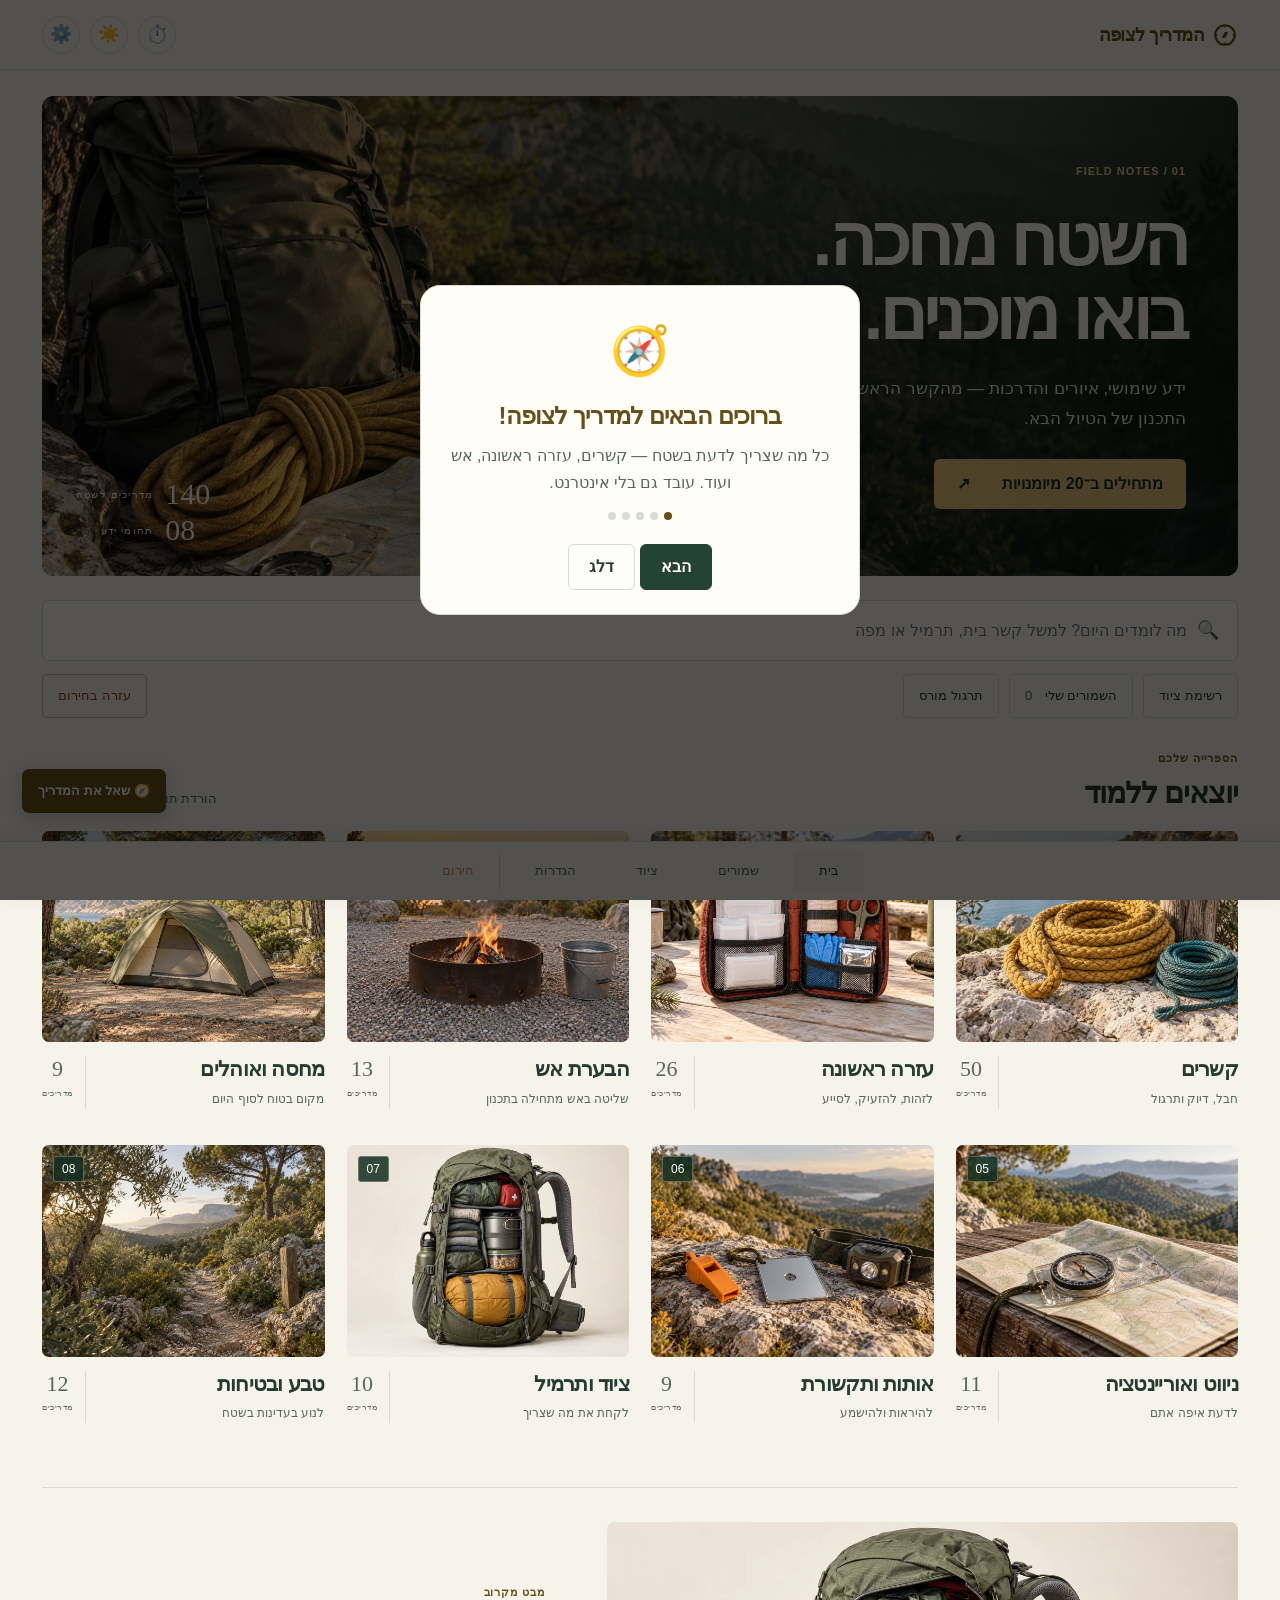
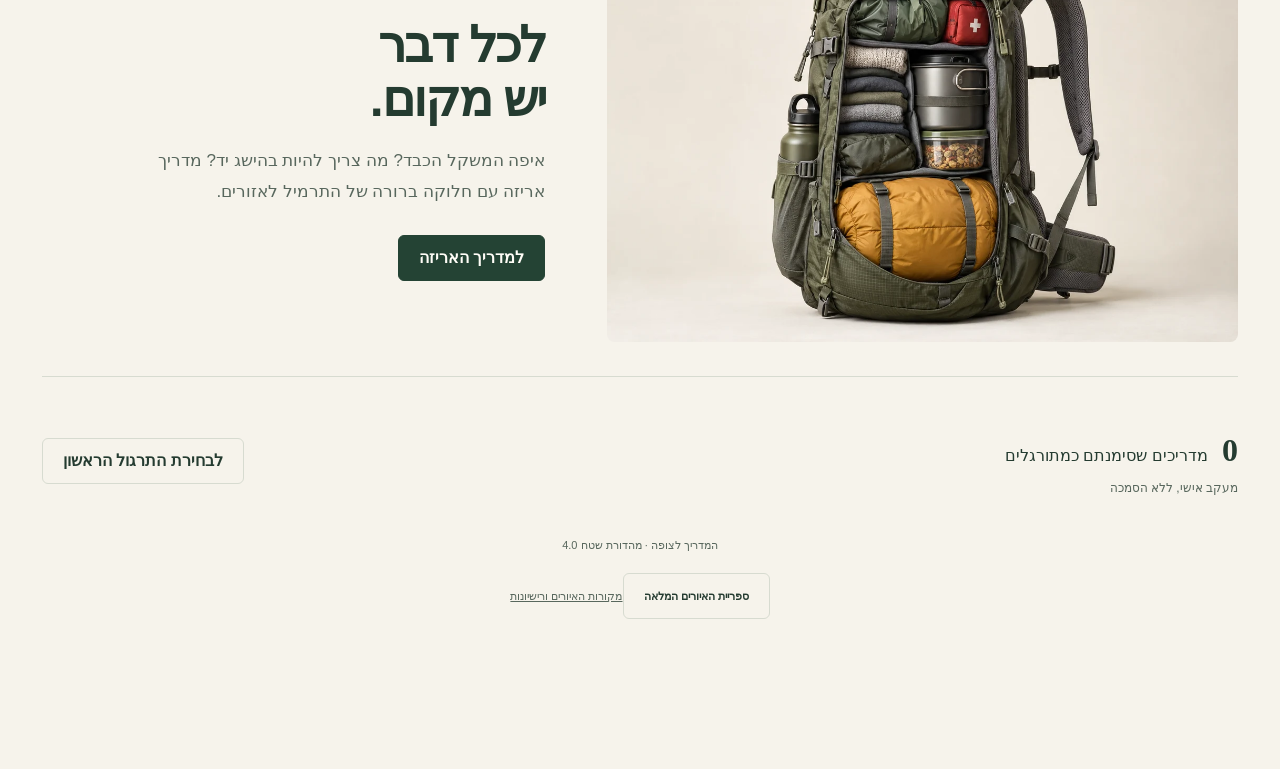
==== commit 1b7cce74: "Add files via upload" ====
--- a/index.html
+++ b/index.html
@@ -1,1863 +1,2990 @@
-<!DOCTYPE html>
-<html lang="he" dir="rtl">
-<head>
-<meta charset="UTF-8">
-<meta name="viewport" content="width=device-width, initial-scale=1, viewport-fit=cover">
-<meta name="theme-color" content="#0d0d0d">
-<title>המדריך לצופה</title>
-<link rel="manifest" href="manifest.json">
-<link rel="icon" href="icon-192.png">
-<style>
-:root{
-  --accent:#d4af37; --accent-soft:#d4af3722;
-  --bg:#0d0d0d; --card:#161616; --card2:#1e1e1e; --text:#f3efe4; --muted:#9a948a; --line:#2c2c2c;
-  --danger:#e0524d; --danger-bg:#e0524d1a; --ok:#5fbf73; --font-scale:1;
-}
-[data-theme="forest"]{--accent:#6fbf73; --accent-soft:#6fbf7322;}
-[data-theme="desert"]{--accent:#e0a458; --accent-soft:#e0a45822;}
-[data-theme="ocean"] {--accent:#4db8d4; --accent-soft:#4db8d422;}
-[data-theme="crimson"]{--accent:#d4746b; --accent-soft:#d4746b22;}
-[data-mode="light"]{
-  --bg:#f4efe4; --card:#fffdf7; --card2:#f0e9da; --text:#221d13; --muted:#6a6153; --line:#ddd3bf;
-  --danger:#c0392b; --danger-bg:#c0392b12; --ok:#3f8a4f;
-}
-*{box-sizing:border-box; -webkit-tap-highlight-color:transparent;}
-html,body{margin:0; padding:0;}
-body{
-  background:var(--bg); color:var(--text);
-  font-family:"Segoe UI",system-ui,-apple-system,"Helvetica Neue",Arial,sans-serif;
-  font-size:calc(16px * var(--font-scale)); line-height:1.55;
-  min-height:100vh; overflow-x:hidden;
-  transition:background .25s, color .25s;
-}
-h1,h2,h3{font-weight:800; letter-spacing:-.01em; margin:0;}
-button{font-family:inherit; cursor:pointer; color:inherit;}
-.wrap{max-width:760px; margin:0 auto; padding:0 16px 120px;}
-/* ---------- top bar ---------- */
-.topbar{position:sticky; top:0; z-index:40; background:var(--bg);
-  display:flex; align-items:center; gap:10px; padding:12px 16px; border-bottom:1px solid var(--line);}
-.topbar .brand{font-size:1.15em; font-weight:800; color:var(--accent); display:flex; align-items:center; gap:8px;}
-.topbar .brand svg{width:26px; height:26px;}
-.topbar .spacer{flex:1;}
-.iconbtn{background:var(--card); border:1px solid var(--line); border-radius:12px; width:44px; height:44px;
-  display:grid; place-items:center; font-size:1.15em; transition:.15s;}
-.iconbtn:hover{border-color:var(--accent);}
-.ai-dot{position:absolute; margin-top:-30px; margin-inline-start:30px; width:9px; height:9px; border-radius:50%; background:var(--muted); border:2px solid var(--bg);}
-.ai-dot.on{background:var(--ok);}
-/* ---------- screens ---------- */
-.screen{display:none; animation:fade .22s ease;}
-.screen.active{display:block;}
-@keyframes fade{from{opacity:0; transform:translateY(6px);} to{opacity:1; transform:none;}}
-@media (prefers-reduced-motion:reduce){.screen{animation:none;} }
-.backbtn{display:inline-flex; align-items:center; gap:8px; background:var(--card); border:1px solid var(--line);
-  border-radius:12px; padding:11px 18px; font-weight:700; font-size:1em; margin:16px 0; color:var(--accent);}
-.backbtn:hover{border-color:var(--accent);}
-/* ---------- home ---------- */
-.hero{padding:26px 0 6px; text-align:center;}
-.hero .compass{width:120px; height:120px; margin:0 auto 10px; display:block;}
-.hero h1{font-size:2em; color:var(--accent);}
-.hero p{color:var(--muted); margin:8px 0 0; font-size:1.02em;}
-.search{display:flex; align-items:center; gap:8px; background:var(--card); border:1px solid var(--line);
-  border-radius:14px; padding:12px 14px; margin:20px 0;}
-.search input{flex:1; background:transparent; border:none; outline:none; color:var(--text); font-size:1em;}
-.grid{display:grid; grid-template-columns:1fr 1fr; gap:14px;}
-.cat{background:var(--card); border:1px solid var(--line); border-radius:18px; padding:20px 16px; text-align:start;
-  display:flex; flex-direction:column; gap:6px; transition:.15s; position:relative; overflow:hidden;}
-.cat:hover{border-color:var(--accent); transform:translateY(-2px);}
-.cat .emoji{font-size:2em;}
-.cat h3{font-size:1.15em;}
-.cat small{color:var(--muted);}
-.cat .bar{position:absolute; inset-inline-start:0; top:0; bottom:0; width:4px; background:var(--accent);}
-.emergency{grid-column:1/-1; background:var(--danger-bg); border:1px solid var(--danger);}
-.emergency .bar{background:var(--danger);}
-.emergency h3{color:var(--danger);}
-/* ---------- list ---------- */
-.item{background:var(--card); border:1px solid var(--line); border-radius:16px; padding:16px; margin-bottom:12px;
-  display:flex; align-items:center; gap:14px; text-align:start; transition:.15s; width:100%;}
-.item:hover{border-color:var(--accent);}
-.item .ic{width:52px; height:52px; flex:none; background:var(--card2); border-radius:12px; display:grid; place-items:center;}
-.item .ic svg{width:38px; height:38px;}
-.item .meta{flex:1; min-width:0;}
-.item .meta h3{font-size:1.08em; display:flex; align-items:center; gap:8px; flex-wrap:wrap;}
-.item .meta p{margin:3px 0 0; color:var(--muted); font-size:.9em;}
-.tag{font-size:.72em; font-weight:800; padding:2px 8px; border-radius:20px; border:1px solid var(--line); color:var(--muted);}
-.tag.lock{color:var(--danger); border-color:var(--danger);}
-.tag.easy{color:var(--ok); border-color:var(--ok);}
-.star{font-size:1.3em; color:var(--muted); background:none; border:none; padding:6px;}
-.star.on{color:var(--accent);}
-/* ---------- detail ---------- */
-.detail h1{font-size:1.6em; color:var(--accent); margin-bottom:6px;}
-.detail .lead{color:var(--muted); margin:0 0 16px;}
-.safety{background:var(--danger-bg); border:1px solid var(--danger); border-radius:14px; padding:14px 16px; margin:16px 0;}
-.safety h4{color:var(--danger); margin:0 0 8px; display:flex; align-items:center; gap:8px;}
-.safety ul{margin:0; padding-inline-start:20px;} .safety li{margin:4px 0;}
-.step{background:var(--card); border:1px solid var(--line); border-radius:16px; padding:16px; margin-bottom:14px;}
-.step .num{display:inline-grid; place-items:center; width:30px; height:30px; border-radius:50%;
-  background:var(--accent); color:#000; font-weight:800; margin-inline-end:10px;}
-[data-mode="light"] .step .num{color:#fff;}
-.step .diagram{background:var(--card2); border-radius:12px; margin:12px 0; padding:12px; text-align:center;}
-.step .diagram svg{width:100%; max-width:300px; height:auto;}
-.step p{margin:6px 0 0;}
-.tips{background:var(--accent-soft); border:1px solid var(--accent); border-radius:14px; padding:0; margin:16px 0; overflow:hidden;}
-.tips summary{padding:14px 16px; font-weight:800; color:var(--accent); cursor:pointer; list-style:none;}
-.tips summary::-webkit-details-marker{display:none;}
-.tips[open] summary{border-bottom:1px solid var(--accent);}
-.tips .body{padding:14px 16px;}
-.tips ul{margin:0; padding-inline-start:20px;} .tips li{margin:5px 0;}
-.readbtn{display:inline-flex; gap:8px; align-items:center; background:var(--card); border:1px solid var(--line);
-  border-radius:12px; padding:10px 16px; font-weight:700; margin:4px 0 8px;}
-/* ---------- badges / kids ---------- */
-.badgebar{display:flex; gap:10px; flex-wrap:wrap; margin:16px 0;}
-.badge{background:var(--card); border:1px dashed var(--line); border-radius:14px; padding:10px 12px; text-align:center; opacity:.45; min-width:78px;}
-.badge.earned{opacity:1; border-style:solid; border-color:var(--accent);}
-.badge .b-ic{font-size:1.6em;}
-.badge small{display:block; color:var(--muted); font-size:.72em;}
-[data-age="kids"] .adults-only{display:none;}
-[data-age="kids"] .checkdone{background:var(--ok); color:#000;}
-/* ---------- settings ---------- */
-.card{background:var(--card); border:1px solid var(--line); border-radius:16px; padding:16px; margin-bottom:14px;}
-.card h3{font-size:1.05em; margin-bottom:12px; color:var(--accent);}
-.row{display:flex; align-items:center; gap:12px; padding:10px 0; border-bottom:1px solid var(--line);}
-.row:last-child{border-bottom:none;}
-.row label{flex:1;}
-.pillrow{display:flex; gap:8px; flex-wrap:wrap;}
-.pill{background:var(--card2); border:1px solid var(--line); border-radius:20px; padding:8px 14px; font-weight:700; font-size:.9em;}
-.pill.on{background:var(--accent); color:#000; border-color:var(--accent);}
-[data-mode="light"] .pill.on{color:#fff;}
-input[type=text],input[type=password],select{background:var(--card2); border:1px solid var(--line); color:var(--text);
-  border-radius:10px; padding:10px 12px; font-size:1em; width:100%; outline:none;}
-input:focus,select:focus{border-color:var(--accent);}
-.btn{background:var(--accent); color:#000; border:none; border-radius:12px; padding:12px 18px; font-weight:800; font-size:1em; width:100%;}
-[data-mode="light"] .btn{color:#fff;}
-.btn.ghost{background:var(--card); color:var(--text); border:1px solid var(--line);}
-.btn.danger{background:var(--danger); color:#fff;}
-.swatch{width:30px; height:30px; border-radius:50%; border:2px solid var(--line);}
-.swatch.on{border-color:var(--text); transform:scale(1.12);}
-.hint{color:var(--muted); font-size:.85em; margin:6px 0 0;}
-a{color:var(--accent);}
-/* ---------- modal / onboarding ---------- */
-.overlay{position:fixed; inset:0; background:#000a; z-index:60; display:none; align-items:center; justify-content:center; padding:16px;}
-.overlay.show{display:flex;}
-.modal{background:var(--card); border:1px solid var(--line); border-radius:20px; max-width:440px; width:100%; padding:24px; text-align:center;}
-.modal .ob-emoji{font-size:3em;}
-.modal h2{color:var(--accent); margin:10px 0;}
-.modal p{color:var(--muted);}
-.dots{display:flex; gap:6px; justify-content:center; margin:16px 0;}
-.dots i{width:8px; height:8px; border-radius:50%; background:var(--line);}
-.dots i.on{background:var(--accent);}
-/* ---------- AI assistant ---------- */
-.fab{position:fixed; inset-inline-end:16px; bottom:20px; z-index:45; background:var(--accent); color:#000;
-  border:none; border-radius:50px; padding:14px 20px; font-weight:800; font-size:1em; box-shadow:0 6px 20px #0007;}
-[data-mode="light"] .fab{color:#fff;}
-.chatpanel{position:fixed; inset:0; z-index:70; background:var(--bg); display:none; flex-direction:column;}
-.chatpanel.show{display:flex;}
-.chathead{display:flex; align-items:center; gap:10px; padding:14px 16px; border-bottom:1px solid var(--line);}
-.chathead h3{flex:1; color:var(--accent);}
-.chatbody{flex:1; overflow-y:auto; padding:16px; display:flex; flex-direction:column; gap:12px;}
-.msg{max-width:85%; padding:11px 14px; border-radius:16px; white-space:pre-wrap; line-height:1.5;}
-.msg.user{align-self:flex-start; background:var(--accent); color:#000; border-bottom-inline-start-radius:4px;}
-[data-mode="light"] .msg.user{color:#fff;}
-[dir="rtl"] .msg.user{align-self:flex-end; border-bottom-inline-start-radius:16px; border-bottom-inline-end-radius:4px;}
-.msg.bot{align-self:flex-start; background:var(--card); border:1px solid var(--line);}
-[dir="rtl"] .msg.bot{align-self:flex-start;}
-.chatsug{display:flex; gap:8px; flex-wrap:wrap; padding:0 16px 8px;}
-.chatsug button{background:var(--card); border:1px solid var(--accent); color:var(--accent); border-radius:20px; padding:8px 12px; font-size:.85em;}
-.chatinput{display:flex; gap:8px; padding:12px 16px; border-top:1px solid var(--line);}
-.chatinput input{flex:1;}
-.chatinput .send{background:var(--accent); color:#000; border:none; border-radius:12px; width:48px; font-size:1.2em; flex:none;}
-[data-mode="light"] .chatinput .send{color:#fff;}
-.appnest-badge{text-align:center; color:var(--muted); font-size:.82em; padding:24px 0 8px;}
-.appnest-badge b{color:var(--accent);}
-.toast{position:fixed; bottom:90px; left:50%; transform:translateX(-50%); background:var(--card2); border:1px solid var(--accent);
-  color:var(--text); padding:12px 18px; border-radius:12px; z-index:90; opacity:0; transition:.25s; pointer-events:none;}
-.toast.show{opacity:1;}
-/* badges + quiz cta */
-.catbadge{position:absolute; top:10px; inset-inline-end:12px; font-size:1.3em;}
-.quizcta{display:flex; align-items:center; gap:12px; background:var(--accent-soft); border:1px solid var(--accent);
-  border-radius:16px; padding:14px 16px; margin-bottom:14px;}
-.quizcta .qtxt{flex:1;} .quizcta .qtxt b{color:var(--accent);} .quizcta .qtxt small{color:var(--muted); display:block;}
-.quizcta button{background:var(--accent); color:#000; border:none; border-radius:12px; padding:11px 16px; font-weight:800; white-space:nowrap;}
-[data-mode="light"] .quizcta button{color:#fff;}
-/* quiz modal */
-.qopt{display:block; width:100%; text-align:start; background:var(--card2); border:1px solid var(--line); color:var(--text);
-  border-radius:12px; padding:13px 16px; margin:8px 0; font-size:1em; font-weight:600; transition:.15s;}
-.qopt:hover{border-color:var(--accent);}
-.qopt.correct{background:var(--ok); color:#000; border-color:var(--ok);}
-.qopt.wrong{background:var(--danger); color:#fff; border-color:var(--danger);}
-.qfeedback{margin:10px 0; font-weight:800; min-height:24px;}
-.qprog{color:var(--muted); font-size:.85em; margin-bottom:6px;}
-.qscore{font-size:2.4em; font-weight:800; color:var(--accent); margin:10px 0;}
-/* timer */
-.tdisplay{font-size:3em; font-weight:800; color:var(--accent); margin:12px 0; font-variant-numeric:tabular-nums;}
-.tpreset{display:flex; gap:8px; flex-wrap:wrap; justify-content:center; margin:10px 0;}
-.tpreset button{background:var(--card2); border:1px solid var(--line); color:var(--text); border-radius:20px; padding:9px 13px; font-weight:700; font-size:.85em;}
-.tpreset button:hover{border-color:var(--accent);}
-.trow{display:flex; gap:8px; margin-top:10px;}
-.trow input{flex:1;}
-/* diagram draw animation */
-@media (prefers-reduced-motion:no-preference){
-  .diagram.anim [data-draw]{stroke-dasharray:var(--len); stroke-dashoffset:var(--len); animation:draw .9s ease forwards;}
-}
-@keyframes draw{to{stroke-dashoffset:0;}}
-.diagram{cursor:pointer;}
-</style>
-</head>
-<body data-theme="gold" data-mode="dark" data-age="youth">
-
-<!-- ============ TOP BAR ============ -->
-<div class="topbar">
-  <span class="brand">
-    <svg viewBox="0 0 24 24" fill="none" stroke="currentColor" stroke-width="2"><circle cx="12" cy="12" r="9"/><path d="M12 3v2M12 19v2M3 12h2M19 12h2" stroke-width="1.5"/><path d="M15 9l-2.5 5.5L9 15l2.5-5.5z" fill="currentColor" stroke="none"/></svg>
-    <span id="brandName">המדריך לצופה</span>
-  </span>
-  <div class="spacer"></div>
-  <button class="iconbtn" onclick="openTimers()" title="טיימר">⏱️</button>
-  <button class="iconbtn" onclick="toggleMode()" title="יום/לילה" id="modeBtn">🌙</button>
-  <button class="iconbtn" onclick="go('settings')" title="הגדרות">⚙️</button>
-</div>
-
-<div class="wrap">
-
-<!-- ============ HOME ============ -->
-<section id="home" class="screen active">
-  <div class="hero">
-    <svg class="compass" viewBox="0 0 120 120" fill="none">
-      <circle cx="60" cy="60" r="54" stroke="var(--accent)" stroke-width="3"/>
-      <circle cx="60" cy="60" r="44" stroke="var(--line)" stroke-width="1.5"/>
-      <polygon points="60,20 68,60 60,52 52,60" fill="var(--accent)"/>
-      <polygon points="60,100 52,60 60,68 68,60" fill="var(--muted)"/>
-      <circle cx="60" cy="60" r="5" fill="var(--accent)"/>
-      <text x="60" y="15" fill="var(--text)" font-size="9" text-anchor="middle" font-weight="800">N</text>
-    </svg>
-    <h1 id="heroTitle">המדריך לצופה</h1>
-    <p id="heroSub">מדריך הישרדות בשטח — לכל גיל, גם בלי אינטרנט</p>
-  </div>
-
-  <div class="search">
-    <span>🔍</span>
-    <input id="searchInput" oninput="doSearch(this.value)" placeholder="חיפוש...">
-  </div>
-
-  <div id="searchResults"></div>
-
-  <div class="grid" id="catGrid"></div>
-
-  <div class="appnest-badge">נבנה עם ❤️ ב-<b>AppNest</b></div>
-</section>
-
-<!-- ============ CATEGORY LIST ============ -->
-<section id="list" class="screen">
-  <button class="backbtn" onclick="go('home')"><span>→</span> <span data-t="back">חזרה</span></button>
-  <h1 id="listTitle" style="color:var(--accent)"></h1>
-  <p id="listSub" class="hint" style="margin-bottom:12px"></p>
-  <div id="badgeBar" class="badgebar"></div>
-  <div id="listItems"></div>
-</section>
-
-<!-- ============ DETAIL ============ -->
-<section id="detail" class="screen detail">
-  <button class="backbtn" onclick="go('list')"><span>→</span> <span data-t="back">חזרה</span></button>
-  <div id="detailBody"></div>
-</section>
-
-<!-- ============ CHECKLIST ============ -->
-<section id="checklist" class="screen">
-  <button class="backbtn" onclick="go('home')"><span>→</span> <span data-t="back">חזרה</span></button>
-  <h1 style="color:var(--accent)" data-t="gearTitle">רשימת ציוד</h1>
-  <p class="hint" data-t="gearSub" style="margin-bottom:14px">סמן מה ארזת לפני היציאה</p>
-  <div id="checkItems"></div>
-</section>
-
-<!-- ============ SETTINGS ============ -->
-<section id="settings" class="screen">
-  <button class="backbtn" onclick="go('home')"><span>→</span> <span data-t="back">חזרה</span></button>
-  <h1 style="color:var(--accent); margin-bottom:14px" data-t="settings">הגדרות</h1>
-
-  <div class="card">
-    <h3 data-t="ageMode">מצב גיל</h3>
-    <p class="hint" data-t="ageHint">משנה את השפה, גודל הטקסט ורמת הפירוט</p>
-    <div class="pillrow" id="agePills" style="margin-top:10px">
-      <button class="pill" data-age-opt="kids" onclick="setAge('kids')" data-t="ageKids">ילדים</button>
-      <button class="pill" data-age-opt="youth" onclick="setAge('youth')" data-t="ageYouth">נוער</button>
-      <button class="pill" data-age-opt="adults" onclick="setAge('adults')" data-t="ageAdults">בוגרים</button>
-    </div>
-  </div>
-
-  <div class="card">
-    <h3 data-t="language">שפה</h3>
-    <div class="pillrow" id="langPills" style="margin-top:6px"></div>
-  </div>
-
-  <div class="card">
-    <h3 data-t="theme">ערכת צבע</h3>
-    <div class="pillrow" id="themeSwatches" style="margin-top:6px"></div>
-    <div class="row" style="margin-top:6px">
-      <label data-t="darkMode">מצב לילה</label>
-      <button class="pill" id="darkToggle" onclick="toggleMode()">🌙</button>
-    </div>
-  </div>
-
-  <div class="card">
-    <h3 data-t="profile">פרופיל</h3>
-    <div class="row"><label data-t="username">שם משתמש</label></div>
-    <input type="text" id="usernameInput" oninput="setUsername(this.value)" placeholder="שם / כינוי">
-  </div>
-
-  <div class="card">
-    <h3>🧭 <span data-t="aiTitle">שאל את המדריך (בינה)</span></h3>
-    <p class="hint" data-t="aiHint">האפליקציה עובדת מצוין גם בלי בינה. רוצה תשובות חכמות יותר? חבר מפתח API משלך — הוא נשמר על המכשיר בלבד.</p>
-    <div class="row" style="margin-top:8px"><label data-t="aiProvider">ספק</label></div>
-    <select id="aiProvider" onchange="onProviderChange()">
-      <option value="gemini">Gemini (Google) — FREE</option>
-      <option value="claude">Claude (Anthropic) — API</option>
-      <option value="openai">ChatGPT (OpenAI) — API</option>
-      <option value="local">מקומי (Ollama/LM Studio) — LOCAL</option>
-      <option value="custom">Endpoint מותאם</option>
-    </select>
-    <p class="hint" id="providerHelp" style="margin-top:8px"></p>
-    <div class="row" style="margin-top:4px"><label data-t="apiKey">מפתח API</label></div>
-    <input type="password" id="aiKey" placeholder="הדבק מפתח כאן" oninput="saveAiConfig()">
-    <div class="row" style="margin-top:4px"><label data-t="model">מודל</label></div>
-    <div style="display:flex; gap:8px">
-      <select id="aiModel" onchange="saveAiConfig()" style="flex:1"></select>
-      <button class="btn ghost" style="width:auto; white-space:nowrap" onclick="refreshModels()" data-t="refreshModels">רענן</button>
-    </div>
-    <button class="btn ghost" style="margin-top:12px" onclick="testAi()" data-t="testConn">בדוק חיבור</button>
-    <p class="hint" id="aiStatus"></p>
-  </div>
-
-  <div class="card">
-    <h3 data-t="backup">גיבוי ושחזור</h3>
-    <button class="btn ghost" onclick="exportBackup()" style="margin-bottom:8px" data-t="exportBtn">ייצוא גיבוי (JSON)</button>
-    <button class="btn ghost" onclick="document.getElementById('importFile').click()" data-t="importBtn">ייבוא גיבוי</button>
-    <input type="file" id="importFile" accept=".json" style="display:none" onchange="importBackup(this)">
-  </div>
-
-  <div class="card">
-    <button class="btn ghost" onclick="showOnboarding()" style="margin-bottom:8px" data-t="showGuide">הצג מדריך פתיחה</button>
-    <button class="btn ghost" onclick="go('about')" data-t="about">אודות</button>
-  </div>
-
-  <div class="card">
-    <button class="btn danger" onclick="resetAll()" data-t="resetAll">מחיקת כל הנתונים</button>
-  </div>
-</section>
-
-<!-- ============ ABOUT ============ -->
-<section id="about" class="screen">
-  <button class="backbtn" onclick="go('settings')"><span>→</span> <span data-t="back">חזרה</span></button>
-  <div style="text-align:center; padding:20px 0">
-    <div style="font-size:3em">🧭</div>
-    <h1 style="color:var(--accent)">המדריך לצופה</h1>
-    <p class="hint" id="aboutVer">גרסה 1.1</p>
-  </div>
-  <div class="card">
-    <div class="row"><label data-t="version">גרסה</label><b>1.1</b></div>
-    <div class="row"><label data-t="developer">פותח</label><b>Barak Aflalo</b></div>
-    <div class="row"><label>פלטפורמה</label><b>PWA · HTML5</b></div>
-    <div class="row"><label data-t="storage">אחסון</label><b data-t="onDevice">על המכשיר בלבד</b></div>
-    <div class="row"><label data-t="license">רישיון</label><b>© AppNest 2026</b></div>
-  </div>
-  <div class="card">
-    <button class="btn ghost" onclick="shareApp()" style="margin-bottom:8px" data-t="shareApp">שתף את האפליקציה</button>
-    <button class="btn ghost" onclick="location.href='mailto:appnest55@gmail.com'" style="margin-bottom:8px" data-t="feedback">שלח משוב</button>
-    <a class="btn ghost" href="https://barakaflalo.github.io/appnest" style="display:block; text-align:center; text-decoration:none; margin-bottom:8px" data-t="store">חנות AppNest</a>
-    <a class="btn ghost" href="privacy_policy.html" style="display:block; text-align:center; text-decoration:none" data-t="privacy">🔒 מדיניות פרטיות</a>
-  </div>
-  <div class="card" style="background:var(--danger-bg); border-color:var(--danger)">
-    <p style="margin:0; color:var(--danger); font-weight:700" data-t="disclaimer">הסרת אחריות</p>
-    <p class="hint" data-t="disclaimerText">התוכן במדריך הוא מידע חינוכי כללי בלבד ואינו מחליף הדרכה מקצועית או טיפול רפואי. במצב חירום התקשרו 101 (מד"א), 100 (משטרה), 102 (כבאות). פעולות בטבע, אש ועזרה ראשונה — באחריות המשתמש ובליווי מבוגר אחראי.</p>
-  </div>
-</section>
-
-</div><!-- /wrap -->
-
-<!-- ============ AI FAB + CHAT ============ -->
-<button class="fab" onclick="openChat()">🧭 <span data-t="askGuide">שאל את המדריך</span></button>
-<div class="chatpanel" id="chatPanel">
-  <div class="chathead">
-    <span style="font-size:1.4em">🧭</span>
-    <h3 data-t="askGuide">שאל את המדריך</h3>
-    <button class="iconbtn" onclick="clearChat()" title="נקה">🗑️</button>
-    <button class="iconbtn" onclick="closeChat()">✕</button>
-  </div>
-  <div class="chatbody" id="chatBody"></div>
-  <div class="chatsug" id="chatSug"></div>
-  <div class="chatinput">
-    <button class="iconbtn" onclick="micInput()" title="דיבור" id="micBtn">🎤</button>
-    <input id="chatText" placeholder="הקלד שאלה..." onkeydown="if(event.key==='Enter')sendChat()">
-    <button class="send" onclick="sendChat()">➤</button>
-  </div>
-</div>
-
-<!-- ============ ONBOARDING ============ -->
-<div class="overlay" id="obOverlay">
-  <div class="modal">
-    <div class="ob-emoji" id="obEmoji">🧭</div>
-    <h2 id="obTitle"></h2>
-    <p id="obText"></p>
-    <div class="dots" id="obDots"></div>
-    <button class="btn" onclick="obNext()" id="obBtn"></button>
-    <button class="btn ghost" onclick="closeOnboarding()" style="margin-top:8px" data-t="skip">דלג</button>
-  </div>
-</div>
-
-<div class="overlay" id="quizOverlay"><div class="modal" id="quizModal"></div></div>
-<div class="overlay" id="timerOverlay"><div class="modal" id="timerModal"></div></div>
-
-<div class="toast" id="toast"></div>
-
-<script>
-/* ============================================================
-   STORAGE SHIM (works even when localStorage is blocked)
-   ============================================================ */
-const mem={};
-const store={
-  get(k){ try{return localStorage.getItem(k);}catch(e){return mem[k]??null;} },
-  set(k,v){ try{localStorage.setItem(k,v);}catch(e){mem[k]=v;} },
-  del(k){ try{localStorage.removeItem(k);}catch(e){delete mem[k];} }
-};
-function saveJSON(k,o){store.set(k,JSON.stringify(o));}
-function loadJSON(k,d){try{return JSON.parse(store.get(k))??d;}catch(e){return d;}}
-
-/* ============================================================
-   STATE
-   ============================================================ */
-let S={
-  lang: store.get('sg_lang')||'he',
-  theme: store.get('sg_theme')||'gold',
-  mode: store.get('sg_mode')||'dark',
-  age: store.get('sg_age')||'youth',
-  username: store.get('sg_user')||'',
-  favorites: loadJSON('sg_fav',[]),
-  checklist: loadJSON('sg_check',{}),
-  badges: loadJSON('sg_badges',[]),
-  quizBadges: loadJSON('sg_qbadges',[]),
-  ai: loadJSON('sg_ai',{provider:'gemini',key:'',model:''})
-};
-
-/* ============================================================
-   LANGUAGES (UI)
-   ============================================================ */
-const LANG={
-he:{ back:"חזרה", settings:"הגדרות", ageMode:"מצב גיל", ageHint:"משנה את השפה, גודל הטקסט ורמת הפירוט",
-  ageKids:"ילדים", ageYouth:"נוער", ageAdults:"בוגרים", language:"שפה", theme:"ערכת צבע", darkMode:"מצב לילה",
-  profile:"פרופיל", username:"שם משתמש", aiTitle:"שאל את המדריך (בינה)",
-  aiHint:"האפליקציה עובדת מצוין גם בלי בינה. רוצה תשובות חכמות יותר? חבר מפתח API משלך — נשמר על המכשיר בלבד.",
-  aiProvider:"ספק", apiKey:"מפתח API", model:"מודל", refreshModels:"רענן", testConn:"בדוק חיבור",
-  backup:"גיבוי ושחזור", exportBtn:"ייצוא גיבוי (JSON)", importBtn:"ייבוא גיבוי", showGuide:"הצג מדריך פתיחה",
-  about:"אודות", resetAll:"מחיקת כל הנתונים", version:"גרסה", developer:"פותח", storage:"אחסון",
-  onDevice:"על המכשיר בלבד", license:"רישיון", shareApp:"שתף את האפליקציה", feedback:"שלח משוב",
-  store:"חנות AppNest", privacy:"🔒 מדיניות פרטיות", disclaimer:"הסרת אחריות",
-  disclaimerText:'התוכן הוא מידע חינוכי כללי בלבד ואינו מחליף הדרכה מקצועית או טיפול רפואי. במצב חירום התקשרו 101 (מד"א), 100 (משטרה), 102 (כבאות). פעולות בטבע, אש ועזרה ראשונה — באחריות המשתמש ובליווי מבוגר אחראי.',
-  askGuide:"שאל את המדריך", gearTitle:"רשימת ציוד", gearSub:"סמן מה ארזת לפני היציאה", skip:"דלג",
-  search:"חיפוש...", steps:"שלבים", tips:"טיפים מתקדמים", safetyTitle:"בטיחות", readAloud:"הקראה",
-  adultsLock:"מבוגר בלבד", easy:"קל", noResults:"לא נמצאו תוצאות", emergency:"מצב חירום",
-  emergencyDesc:"מספרי חירום ופעולות מיד", earned:"הושג!", gearReset:"אפס רשימה" },
-
-en:{ back:"Back", settings:"Settings", ageMode:"Age mode", ageHint:"Changes language, text size and detail level",
-  ageKids:"Kids", ageYouth:"Youth", ageAdults:"Adults", language:"Language", theme:"Color theme", darkMode:"Dark mode",
-  profile:"Profile", username:"Username", aiTitle:"Ask the Guide (AI)",
-  aiHint:"The app works great without AI. Want smarter answers? Connect your own API key — stored on your device only.",
-  aiProvider:"Provider", apiKey:"API key", model:"Model", refreshModels:"Refresh", testConn:"Test connection",
-  backup:"Backup & restore", exportBtn:"Export backup (JSON)", importBtn:"Import backup", showGuide:"Show intro guide",
-  about:"About", resetAll:"Delete all data", version:"Version", developer:"Developer", storage:"Storage",
-  onDevice:"On device only", license:"License", shareApp:"Share the app", feedback:"Send feedback",
-  store:"AppNest store", privacy:"🔒 Privacy policy", disclaimer:"Disclaimer",
-  disclaimerText:"This is general educational information only and does not replace professional guidance or medical care. In an emergency call your local services. Outdoor, fire and first-aid actions are at the user's own risk and with responsible adult supervision.",
-  askGuide:"Ask the Guide", gearTitle:"Gear checklist", gearSub:"Check what you packed before heading out", skip:"Skip",
-  search:"Search...", steps:"Steps", tips:"Advanced tips", safetyTitle:"Safety", readAloud:"Read aloud",
-  adultsLock:"Adults only", easy:"Easy", noResults:"No results found", emergency:"Emergency",
-  emergencyDesc:"Emergency numbers and quick actions", earned:"Earned!", gearReset:"Reset list" },
-
-ru:{ back:"Назад", settings:"Настройки", ageMode:"Возраст", ageHint:"Меняет язык, размер текста и уровень деталей",
-  ageKids:"Дети", ageYouth:"Подростки", ageAdults:"Взрослые", language:"Язык", theme:"Цветовая тема", darkMode:"Ночной режим",
-  profile:"Профиль", username:"Имя пользователя", aiTitle:"Спросить гида (ИИ)",
-  aiHint:"Приложение отлично работает без ИИ. Хотите умнее ответы? Подключите свой ключ API — хранится только на устройстве.",
-  aiProvider:"Провайдер", apiKey:"Ключ API", model:"Модель", refreshModels:"Обновить", testConn:"Проверить связь",
-  backup:"Резервная копия", exportBtn:"Экспорт (JSON)", importBtn:"Импорт", showGuide:"Показать гид",
-  about:"О приложении", resetAll:"Удалить все данные", version:"Версия", developer:"Разработчик", storage:"Хранение",
-  onDevice:"Только на устройстве", license:"Лицензия", shareApp:"Поделиться", feedback:"Отзыв",
-  store:"Магазин AppNest", privacy:"🔒 Конфиденциальность", disclaimer:"Отказ от ответственности",
-  disclaimerText:"Это только общая образовательная информация и не заменяет профессиональную помощь. В экстренной ситуации звоните в службы. Действия на природе, с огнём и первой помощью — на ваш риск и под присмотром взрослого.",
-  askGuide:"Спросить гида", gearTitle:"Список снаряжения", gearSub:"Отметьте, что собрали перед выходом", skip:"Пропустить",
-  search:"Поиск...", steps:"Шаги", tips:"Доп. советы", safetyTitle:"Безопасность", readAloud:"Озвучить",
-  adultsLock:"Только взрослым", easy:"Легко", noResults:"Ничего не найдено", emergency:"Экстренно",
-  emergencyDesc:"Экстренные номера и действия", earned:"Получено!", gearReset:"Сбросить" },
-
-es:{ back:"Atrás", settings:"Ajustes", ageMode:"Modo edad", ageHint:"Cambia idioma, tamaño de texto y nivel de detalle",
-  ageKids:"Niños", ageYouth:"Jóvenes", ageAdults:"Adultos", language:"Idioma", theme:"Tema de color", darkMode:"Modo noche",
-  profile:"Perfil", username:"Usuario", aiTitle:"Pregunta al guía (IA)",
-  aiHint:"La app funciona genial sin IA. ¿Quieres respuestas más inteligentes? Conecta tu clave API — se guarda solo en tu dispositivo.",
-  aiProvider:"Proveedor", apiKey:"Clave API", model:"Modelo", refreshModels:"Actualizar", testConn:"Probar conexión",
-  backup:"Copia y restauración", exportBtn:"Exportar (JSON)", importBtn:"Importar", showGuide:"Ver guía",
-  about:"Acerca de", resetAll:"Borrar todos los datos", version:"Versión", developer:"Desarrollador", storage:"Almacenamiento",
-  onDevice:"Solo en el dispositivo", license:"Licencia", shareApp:"Compartir la app", feedback:"Enviar comentarios",
-  store:"Tienda AppNest", privacy:"🔒 Privacidad", disclaimer:"Aviso legal",
-  disclaimerText:"Es solo información educativa general y no sustituye la orientación profesional ni la atención médica. En una emergencia llama a los servicios. Las actividades al aire libre, con fuego y primeros auxilios son bajo tu responsabilidad y con supervisión de un adulto.",
-  askGuide:"Pregunta al guía", gearTitle:"Lista de equipo", gearSub:"Marca lo que empacaste antes de salir", skip:"Saltar",
-  search:"Buscar...", steps:"Pasos", tips:"Consejos avanzados", safetyTitle:"Seguridad", readAloud:"Leer en voz alta",
-  adultsLock:"Solo adultos", easy:"Fácil", noResults:"Sin resultados", emergency:"Emergencia",
-  emergencyDesc:"Números de emergencia y acciones", earned:"¡Logrado!", gearReset:"Reiniciar" },
-
-ar:{ back:"رجوع", settings:"الإعدادات", ageMode:"وضع العمر", ageHint:"يغيّر اللغة وحجم النص ومستوى التفصيل",
-  ageKids:"أطفال", ageYouth:"شباب", ageAdults:"بالغون", language:"اللغة", theme:"نمط الألوان", darkMode:"الوضع الليلي",
-  profile:"الملف الشخصي", username:"اسم المستخدم", aiTitle:"اسأل المرشد (ذكاء اصطناعي)",
-  aiHint:"التطبيق يعمل بشكل ممتاز بدون ذكاء اصطناعي. تريد إجابات أذكى؟ أضف مفتاح API الخاص بك — يُحفظ على جهازك فقط.",
-  aiProvider:"المزوّد", apiKey:"مفتاح API", model:"النموذج", refreshModels:"تحديث", testConn:"اختبار الاتصال",
-  backup:"نسخ واسترجاع", exportBtn:"تصدير (JSON)", importBtn:"استيراد", showGuide:"عرض الدليل",
-  about:"حول", resetAll:"حذف كل البيانات", version:"الإصدار", developer:"المطوّر", storage:"التخزين",
-  onDevice:"على الجهاز فقط", license:"الرخصة", shareApp:"شارك التطبيق", feedback:"إرسال ملاحظات",
-  store:"متجر AppNest", privacy:"🔒 سياسة الخصوصية", disclaimer:"إخلاء مسؤولية",
-  disclaimerText:"هذا محتوى تعليمي عام فقط ولا يغني عن الإرشاد المهني أو الرعاية الطبية. في الطوارئ اتصل بخدمات الطوارئ. الأنشطة في الطبيعة والنار والإسعافات الأولية على مسؤولية المستخدم وبإشراف شخص بالغ.",
-  askGuide:"اسأل المرشد", gearTitle:"قائمة المعدات", gearSub:"حدّد ما جهّزته قبل الخروج", skip:"تخطٍّ",
-  search:"بحث...", steps:"الخطوات", tips:"نصائح متقدمة", safetyTitle:"السلامة", readAloud:"قراءة صوتية",
-  adultsLock:"للبالغين فقط", easy:"سهل", noResults:"لا نتائج", emergency:"طوارئ",
-  emergencyDesc:"أرقام الطوارئ وإجراءات سريعة", earned:"تم!", gearReset:"إعادة تعيين" }
-};
-function T(k){ return (LANG[S.lang]&&LANG[S.lang][k]) || LANG.en[k] || k; }
-</script>
-
-<script>
-/* ============================================================
-   CONTENT (HE + EN; other langs fall back to EN, then HE)
-   Each item: id, icon(svg), title{}, lead{}, difficulty, kidsLock,
-   safety{}[], steps[{text{}, svg}], tips{}[]
-   ============================================================ */
-
-/* --- small reusable SVG helpers for diagrams --- */
-const ropeStyle='fill="none" stroke="var(--accent)" stroke-width="6" stroke-linecap="round"';
-const ropeStyle2='fill="none" stroke="var(--muted)" stroke-width="6" stroke-linecap="round"';
-
-const CONTENT={
-knots:{
-  icon:'<svg viewBox="0 0 40 40" fill="none" stroke="var(--accent)" stroke-width="3" stroke-linecap="round"><path d="M8 14c6-6 18-6 24 0M8 26c6 6 18 6 24 0"/><circle cx="20" cy="20" r="6"/></svg>',
-  title:{he:"קשרים",en:"Knots",ru:"Узлы",es:"Nudos",ar:"العقد"},
-  sub:{he:"קשרים חיוניים שלב-אחר-שלב",en:"Essential knots, step by step",ru:"Основные узлы пошагово",es:"Nudos esenciales paso a paso",ar:"العقد الأساسية خطوة بخطوة"},
-  items:[
-    {
-      id:"reef", difficulty:"easy",
-      icon:'<svg viewBox="0 0 40 40" '+ropeStyle+'><path d="M6 20c8-8 14 8 22 0"/><path d="M12 20c8 8 14-8 22 0" stroke="var(--muted)"/></svg>',
-      title:{he:"קשר שטח (ריף)",en:"Reef (square) knot"},
-      lead:{he:"קשר בסיסי לחיבור שני קצוות של אותו חבל — לחבישות ולחבילות.",en:"A basic knot to join two ends of the same rope — for bandages and bundles."},
-      safety:[{he:"לא לטיפוס או להרמת משקל — הוא עלול להשתחרר בעומס.",en:"Not for climbing or lifting loads — it can slip under strain."}],
-      steps:[
-        {text:{he:"הנח את שני הקצוות זה על זה: קצה ימין מעל קצה שמאל.",en:"Lay the two ends across each other: right end over left."},
-         svg:'<svg viewBox="0 0 300 120"><path d="M20 60 L150 60" '+ropeStyle+'/><path d="M280 60 L150 60" '+ropeStyle2+'/></svg>'},
-        {text:{he:"העבר את הקצה הימני מתחת לשמאלי ומשוך — נוצר סיבוב ראשון.",en:"Pass the right end under the left and pull — first twist made."},
-         svg:'<svg viewBox="0 0 300 120"><path d="M40 40 C120 40 120 90 180 90" '+ropeStyle+'/><path d="M260 40 C180 40 180 90 120 90" '+ropeStyle2+'/></svg>'},
-        {text:{he:"עכשיו הפוך: קצה שמאל מעל ימין, העבר מתחת ומשוך.",en:"Now reverse: left over right, pass under and pull."},
-         svg:'<svg viewBox="0 0 300 120"><path d="M40 80 C120 80 120 30 180 30" '+ropeStyle2+'/><path d="M260 80 C180 80 180 30 120 30" '+ropeStyle+'/></svg>'},
-        {text:{he:"משוך את שני הקצוות בחוזקה. הקשר נראה כשתי לולאות שלובות.",en:"Pull both ends tight. The knot looks like two interlocked loops."},
-         svg:'<svg viewBox="0 0 300 120"><path d="M20 60 C90 60 110 30 150 30 C110 30 90 90 20 90" '+ropeStyle+'/><path d="M280 60 C210 60 190 90 150 90 C190 90 210 30 280 30" '+ropeStyle2+'/></svg>'}
-      ],
-      tips:[{he:'זכור את החוק: "ימין על שמאל, ואז שמאל על ימין". אם תעשה אותו כיוון פעמיים תקבל קשר סבתא חלש.',en:'Remember: "right over left, then left over right." Same direction twice gives a weak granny knot.'}]
-    },
-    {
-      id:"bowline", difficulty:"med",
-      icon:'<svg viewBox="0 0 40 40" '+ropeStyle+'><circle cx="16" cy="16" r="8"/><path d="M16 24 L30 34"/></svg>',
-      title:{he:"קשר בית (דרגון)",en:"Bowline"},
-      lead:{he:"יוצר לולאה קבועה שלא נסגרת — לחילוץ, לקשירה לעץ, ולבטיחות.",en:"Makes a fixed loop that won't tighten — for rescue, tying to a tree, and safety."},
-      safety:[{he:"בדוק תמיד שהקשר הדוק לפני שסומכים עליו למשקל אדם.",en:"Always check the knot is snug before trusting it with a person's weight."}],
-      steps:[
-        {text:{he:'צור לולאה קטנה ("בריכה") לאורך החבל, כשהקצה החופשי מעל.',en:'Make a small loop ("the pond") along the rope, free end on top.'},
-         svg:'<svg viewBox="0 0 300 140"><path d="M40 120 L40 70 C40 40 90 40 90 70 C90 90 60 90 60 70" '+ropeStyle+'/></svg>'},
-        {text:{he:'העבר את הקצה החופשי מלמטה למעלה דרך הלולאה ("הדג יוצא מהבריכה").',en:'Bring the free end up through the loop ("the fish comes out of the pond").'},
-         svg:'<svg viewBox="0 0 300 140"><path d="M40 120 L40 70 C40 40 90 40 90 70 C90 90 60 90 60 70 L60 40" '+ropeStyle+'/></svg>'},
-        {text:{he:'סובב את הקצה מאחורי החבל הראשי ("סביב העץ").',en:'Wrap the end behind the standing rope ("around the tree").'},
-         svg:'<svg viewBox="0 0 300 140"><path d="M40 120 L40 70 C40 40 90 40 90 70 C90 90 60 90 60 70 L60 30 C60 15 30 15 30 40" '+ropeStyle+'/></svg>'},
-        {text:{he:'החזר את הקצה למטה דרך הלולאה ("חזרה לבריכה") ומשוך חזק.',en:'Bring the end back down through the loop ("back into the pond") and pull tight.'},
-         svg:'<svg viewBox="0 0 300 140"><ellipse cx="90" cy="90" rx="55" ry="40" '+ropeStyle+'/><path d="M60 55 C60 25 120 25 120 55" '+ropeStyle+'/></svg>'}
-      ],
-      tips:[{he:'סיפור הזיכרון: הארנב יוצא מהמאורה, מקיף את העץ, וחוזר למאורה.',en:'Memory story: the rabbit comes out of the hole, around the tree, and back down the hole.'},
-            {he:"זהו קשר החירום מספר 1 — כדאי לתרגל אותו עד שאפשר לעשות בעיניים עצומות.",en:"This is emergency knot #1 — practice it until you can tie it with eyes closed."}]
-    },
-    {
-      id:"halfhitch", difficulty:"easy",
-      icon:'<svg viewBox="0 0 40 40" '+ropeStyle+'><path d="M20 6 L20 34"/><path d="M14 16 a8 8 0 1 0 12 0"/></svg>',
-      title:{he:"שני חצאי מלה",en:"Two half hitches"},
-      lead:{he:"קושר חבל לעמוד, ענף או טבעת — מהיר ואמין.",en:"Ties a rope to a post, branch or ring — fast and reliable."},
-      safety:[],
-      steps:[
-        {text:{he:"העבר את החבל סביב העמוד.",en:"Pass the rope around the post."},
-         svg:'<svg viewBox="0 0 300 140"><rect x="140" y="10" width="16" height="120" fill="var(--muted)"/><path d="M40 60 C90 60 120 40 156 40" '+ropeStyle+'/></svg>'},
-        {text:{he:"כרוך את הקצה סביב החבל הראשי ודרך הלולאה — חצי מלה ראשון.",en:"Loop the end around the standing rope and through — first half hitch."},
-         svg:'<svg viewBox="0 0 300 140"><rect x="140" y="10" width="16" height="120" fill="var(--muted)"/><path d="M40 60 L120 60" '+ropeStyle+'/><path d="M90 60 a16 16 0 1 0 0 1" '+ropeStyle+'/></svg>'},
-        {text:{he:"חזור על אותה פעולה עוד פעם — חצי מלה שני. משוך חזק.",en:"Repeat the same move once more — second half hitch. Pull tight."},
-         svg:'<svg viewBox="0 0 300 140"><rect x="140" y="10" width="16" height="120" fill="var(--muted)"/><path d="M40 60 L110 60" '+ropeStyle+'/><path d="M85 60 a16 16 0 1 0 0 1" '+ropeStyle+'/><path d="M115 60 a16 16 0 1 0 0 1" '+ropeStyle+'/></svg>'}
-      ],
-      tips:[{he:"שני חצאי המלה חייבים להיות באותו כיוון סיבוב — אחרת הקשר לא ננעל.",en:"Both half hitches must turn the same way — otherwise the knot won't lock."}]
-    },
-    {
-      id:"fig8", difficulty:"easy",
-      icon:'<svg viewBox="0 0 40 40" '+ropeStyle+'><path d="M20 6 C6 12 6 22 20 22 C34 22 34 32 20 34"/></svg>',
-      title:{he:"קשר שמיני",en:"Figure-eight"},
-      lead:{he:'קשר "עצירה" בקצה חבל, שמונע ממנו להישמט דרך טבעת או גלגלת.',en:"A stopper knot at a rope end that keeps it from slipping through a ring or pulley."},
-      safety:[],
-      steps:[
-        {text:{he:"צור לולאה בקצה החבל.",en:"Make a loop near the end of the rope."},
-         svg:'<svg viewBox="0 0 300 120"><path d="M40 60 L120 60 C160 60 160 30 130 30 C110 30 110 60 150 60" '+ropeStyle+'/></svg>'},
-        {text:{he:"העבר את הקצה מתחת לחבל הראשי ואז מעליו — נוצרת דמות 8.",en:"Pass the end under the standing part then over it — forming a figure 8."},
-         svg:'<svg viewBox="0 0 300 120"><path d="M40 60 L110 60 C150 60 150 25 120 25 C100 25 100 70 150 70 L200 70" '+ropeStyle+'/></svg>'},
-        {text:{he:"הכנס את הקצה לתוך הלולאה הראשונה ומשוך — נוצר קשר שמונה.",en:"Tuck the end into the first loop and pull — the eight-knot forms."},
-         svg:'<svg viewBox="0 0 300 120"><path d="M60 60 C60 30 110 30 110 60 C110 90 160 90 160 60 C160 40 130 40 130 60" '+ropeStyle+'/></svg>'}
-      ],
-      tips:[{he:"בטיפוס משתמשים בגרסה כפולה (figure-8 follow-through) לחיבור לרתמה — זה כבר נושא למדריך מוסמך.",en:"Climbers use the doubled version (figure-8 follow-through) to tie into a harness — that's a topic for a certified instructor."}]
-    }
-  ]
-},
-
-firstaid:{
-  icon:'<svg viewBox="0 0 40 40" fill="none" stroke="var(--danger)" stroke-width="3" stroke-linecap="round"><path d="M20 8v24M8 20h24"/><rect x="6" y="6" width="28" height="28" rx="6" stroke="var(--danger)"/></svg>',
-  title:{he:"עזרה ראשונה",en:"First aid",ru:"Первая помощь",es:"Primeros auxilios",ar:"الإسعافات الأولية"},
-  sub:{he:"מה עושים עד שמגיעה עזרה",en:"What to do until help arrives",ru:"Что делать до прибытия помощи",es:"Qué hacer hasta que llegue ayuda",ar:"ماذا تفعل حتى وصول المساعدة"},
-  items:[
-    {
-      id:"bleeding", difficulty:"easy",
-      icon:'<svg viewBox="0 0 40 40" fill="none" stroke="var(--danger)" stroke-width="3"><path d="M20 6 C12 18 10 26 20 32 C30 26 28 18 20 6z" fill="var(--danger-bg)"/></svg>',
-      title:{he:"חתך ודימום",en:"Cut & bleeding"},
-      lead:{he:"עצירת דימום היא הדבר הראשון והחשוב ביותר בחתך.",en:"Stopping the bleeding is the first and most important thing with a cut."},
-      safety:[{he:"דימום שלא נעצר, דם שופע (עורקי), או חתך עמוק — התקשרו 101 מיד.",en:"If bleeding won't stop, spurts (arterial), or the cut is deep — call emergency services now."},
-              {he:"אם יש חפץ תקוע בפצע — אל תוציאו אותו! ייצבו סביבו.",en:"If an object is stuck in the wound — do not pull it out! Stabilize around it."}],
-      steps:[
-        {text:{he:"הרגיעו את הפצוע והושיבו אותו. שטפו ידיים או חבשו כפפות אם יש.",en:"Calm and seat the injured person. Wash hands or wear gloves if available."}, svg:''},
-        {text:{he:"לחצו ישירות על הפצע עם בד נקי או תחבושת, בחוזקה, ברציפות.",en:"Press directly on the wound with a clean cloth or dressing, firmly and continuously."},
-         svg:'<svg viewBox="0 0 300 120"><path d="M60 90 q40-70 90 0" fill="none" stroke="var(--muted)" stroke-width="8"/><rect x="95" y="30" width="40" height="26" rx="6" fill="var(--danger-bg)" stroke="var(--danger)" stroke-width="3"/><path d="M115 20 l0 -12M105 24 l-8-8M125 24 l8-8" stroke="var(--accent)" stroke-width="3"/></svg>'},
-        {text:{he:"הרימו את האיבר הפצוע מעל גובה הלב אם אפשר.",en:"Raise the injured limb above heart level if possible."}, svg:''},
-        {text:{he:"כשהדימום נעצר — חבשו את הפצע בתחבושת נקייה, לא הדוקה מדי.",en:"Once bleeding stops — bandage with a clean dressing, not too tight."}, svg:''}
-      ],
-      tips:[{he:"אם הבד נספג בדם — אל תסירו אותו, הוסיפו בד נוסף מעליו. הסרה פותחת מחדש את הקריש.",en:"If the cloth soaks through — don't remove it, add another on top. Removing reopens the clot."}]
-    },
-    {
-      id:"burn", difficulty:"easy",
-      icon:'<svg viewBox="0 0 40 40" fill="none" stroke="var(--danger)" stroke-width="3" stroke-linecap="round"><path d="M20 6 C14 16 26 18 20 28 C14 22 12 30 16 34M24 30 c4-4 2-10-2-12"/></svg>',
-      title:{he:"כווייה",en:"Burn"},
-      lead:{he:"קירור מהיר במים הוא ההבדל בין כווייה קלה לחמורה.",en:"Fast cooling with water is the difference between a mild and a serious burn."},
-      safety:[{he:"כווייה גדולה מכף יד, בפנים/מפרקים, או כווייה כימית/חשמלית — 101 מיד.",en:"A burn larger than a palm, on face/joints, or chemical/electrical — call emergency now."},
-              {he:"לעולם לא למרוח משחה, חמאה, קרח או משחת שיניים על כווייה.",en:"Never apply ointment, butter, ice or toothpaste to a burn."}],
-      steps:[
-        {text:{he:"הרחיקו מיד ממקור החום/האש.",en:"Move away from the heat/fire source immediately."}, svg:''},
-        {text:{he:"קררו את האזור במים זורמים פושרים 10–20 דקות.",en:"Cool the area under cool running water for 10–20 minutes."},
-         svg:'<svg viewBox="0 0 300 120"><path d="M120 10 C150 40 165 55 165 75 a20 20 0 1 1 -40 0 C125 55 140 40 145 10z" fill="none" stroke="var(--ocean,#4db8d4)" stroke-width="4"/><path d="M60 95 q45-50 120 0" fill="none" stroke="var(--muted)" stroke-width="8"/></svg>'},
-        {text:{he:"הסירו תכשיטים/שעון מהאזור לפני שהוא מתנפח.",en:"Remove jewelry/watch from the area before it swells."}, svg:''},
-        {text:{he:"כסו בתחבושת נקייה לא דביקה, ורפויה.",en:"Cover with a clean, non-stick, loose dressing."}, svg:''}
-      ],
-      tips:[{he:"אל תפוצצו שלפוחיות — הן שכבת הגנה טבעית מפני זיהום.",en:"Don't pop blisters — they're a natural protective layer against infection."}]
-    },
-    {
-      id:"sprain", difficulty:"easy",
-      icon:'<svg viewBox="0 0 40 40" fill="none" stroke="var(--danger)" stroke-width="3" stroke-linecap="round"><path d="M12 10 l6 14 l-4 6 M22 8 l4 16"/><path d="M8 34 h24"/></svg>',
-      title:{he:"נקע / פריקה",en:"Sprain / strain"},
-      lead:{he:'שיטת R.I.C.E — מנוחה, קרח, לחץ, הגבהה.',en:"The R.I.C.E method — Rest, Ice, Compression, Elevation."},
-      safety:[{he:"אם האיבר מעוות, לא ניתן להזיז אותו, או יש חשד לשבר — קבעו ביקור רופא/מיון.",en:"If the limb is deformed, can't be moved, or a fracture is suspected — see a doctor/ER."}],
-      steps:[
-        {text:{he:"R — מנוחה: הפסיקו להשתמש באיבר ותנו לו לנוח.",en:"R — Rest: stop using the limb and let it rest."}, svg:''},
-        {text:{he:"I — קרח: קרח עטוף בבד, 15–20 דקות כל שעה-שעתיים.",en:"I — Ice: ice wrapped in cloth, 15–20 min every 1–2 hours."},
-         svg:'<svg viewBox="0 0 300 120"><rect x="120" y="40" width="60" height="45" rx="8" fill="var(--ocean,#4db8d4)" opacity=".3" stroke="var(--ocean,#4db8d4)" stroke-width="3"/><path d="M60 95 q90-30 180 0" fill="none" stroke="var(--muted)" stroke-width="8"/></svg>'},
-        {text:{he:"C — לחץ: חבישה אלסטית תומכת (לא חזקה מדי שחוסמת דם).",en:"C — Compression: a supportive elastic wrap (not so tight it blocks blood)."}, svg:''},
-        {text:{he:"E — הגבהה: הרימו את האיבר מעל גובה הלב להפחתת נפיחות.",en:"E — Elevation: raise the limb above heart level to reduce swelling."}, svg:''}
-      ],
-      tips:[{he:"בקרח: בדקו את העור כל כמה דקות. אל תניחו קרח ישירות על העור.",en:"With ice: check the skin every few minutes. Never place ice directly on skin."}]
-    },
-    {
-      id:"heat", difficulty:"med",
-      icon:'<svg viewBox="0 0 40 40" fill="none" stroke="var(--danger)" stroke-width="3" stroke-linecap="round"><circle cx="20" cy="20" r="7"/><path d="M20 4v4M20 32v4M4 20h4M32 20h4M8 8l3 3M29 29l3 3M32 8l-3 3M11 29l-3 3"/></svg>',
-      title:{he:"מכת חום",en:"Heat stroke"},
-      lead:{he:"מסוכן במיוחד בקיץ הישראלי. זיהוי מהיר מציל חיים.",en:"Especially dangerous in hot climates. Fast recognition saves lives."},
-      safety:[{he:"בלבול, חוסר הכרה, הפסקת הזעה או חום גוף גבוה מאוד — 101 מיד! זו סכנת חיים.",en:"Confusion, unconsciousness, no sweating or very high body temp — call emergency NOW. Life-threatening."}],
-      steps:[
-        {text:{he:"סימנים: כאב ראש, סחרחורת, עור אדום וחם, בחילה, בלבול.",en:"Signs: headache, dizziness, red hot skin, nausea, confusion."}, svg:''},
-        {text:{he:"העבירו מיד לצל או למקום ממוזג.",en:"Move immediately to shade or a cool place."},
-         svg:'<svg viewBox="0 0 300 120"><path d="M40 90 h100 M90 90 v-25 M60 65 q30-35 60 0z" fill="var(--ok)" opacity=".3" stroke="var(--ok)" stroke-width="3"/><circle cx="230" cy="40" r="16" fill="none" stroke="var(--accent)" stroke-width="3"/></svg>'},
-        {text:{he:"קררו את הגוף: מים על העור, מניפה, קרח בבתי השחי ובמפשעה.",en:"Cool the body: water on skin, fanning, ice at armpits and groin."}, svg:''},
-        {text:{he:"אם בהכרה — תנו לגימות מים קרים. אם לא בהכרה — אל תשקו!",en:"If conscious — give sips of cool water. If unconscious — do NOT give fluids!"}, svg:''}
-      ],
-      tips:[{he:"מניעה: כובע, מים כל 15–20 דקות, מנוחה בצל בשעות החמות (11:00–16:00).",en:"Prevention: hat, water every 15–20 min, rest in shade during peak heat (11:00–16:00)."}]
-    },
-    {
-      id:"sting", difficulty:"med", kidsLock:true,
-      icon:'<svg viewBox="0 0 40 40" fill="none" stroke="var(--danger)" stroke-width="3" stroke-linecap="round"><path d="M14 8 c8 4 8 16 0 20 M14 28 l-4 6 M14 28 l4 6"/><path d="M22 14 l10-4M24 20 l10 0M22 26 l10 4"/></svg>',
-      title:{he:"עקיצת עקרב / נחש",en:"Scorpion / snake bite"},
-      lead:{he:"בישראל יש עקרבים ונחשים ארסיים. הכלל: הישאר רגוע, הזעק עזרה מהר.",en:"Venomous scorpions and snakes exist in many regions. Rule: stay calm, get help fast."},
-      safety:[{he:"כל עקיצת נחש או עקרב שחור/צהוב — 101 מיד. ציינו את שעת העקיצה.",en:"Any snake bite or black/yellow scorpion sting — call emergency now. Note the time of the bite."},
-              {he:"אל תחתכו, אל תמצצו את הארס, ואל תשימו חוסם עורקים — זה מזיק.",en:"Do not cut, do not suck the venom, do not apply a tourniquet — these cause harm."}],
-      steps:[
-        {text:{he:"הרחיקו מהמקור והרגיעו את הנפגע — פחד מאיץ את הדופק ואת התפשטות הארס.",en:"Move away from the source and calm the person — fear speeds the pulse and venom spread."}, svg:''},
-        {text:{he:"השכיבו את הנפגע והשאירו את האיבר הנעקץ נמוך ושקט, מתחת לגובה הלב.",en:"Lay the person down; keep the bitten limb still and low, below heart level."}, svg:''},
-        {text:{he:"הסירו טבעות/שעון/בגד לוחץ ליד העקיצה לפני נפיחות.",en:"Remove rings/watch/tight clothing near the bite before swelling."}, svg:''},
-        {text:{he:"אם אפשר — צלמו את בעל החיים מרחוק לזיהוי. אל תנסו לתפוס אותו.",en:"If possible — photograph the animal from a distance for ID. Do not try to catch it."}, svg:''}
-      ],
-      tips:[{he:"תיעוד השעה חשוב מאוד לצוות הרפואי כדי לתזמן נוגדן.",en:"Recording the time is very important for medics to time the antivenom."}]
-    }
-  ]
-},
-
-fire:{
-  icon:'<svg viewBox="0 0 40 40" fill="none" stroke="var(--accent)" stroke-width="3" stroke-linecap="round"><path d="M20 6 C14 16 26 18 20 28 C14 22 10 30 16 36 h8 c8 0 12-6 12-12 C36 20 30 22 30 16 C30 10 24 10 20 6z"/></svg>',
-  title:{he:"הבערת אש",en:"Fire making",ru:"Разведение огня",es:"Hacer fuego",ar:"إشعال النار"},
-  sub:{he:"מדורה בטוחה — משלב הבחירה ועד הכיבוי",en:"A safe campfire — from choosing a spot to putting it out",ru:"Безопасный костёр — от места до тушения",es:"Fogata segura — desde elegir el sitio hasta apagarla",ar:"نار آمنة — من اختيار المكان حتى الإطفاء"},
-  items:[
-    {
-      id:"spot", difficulty:"easy",
-      icon:'<svg viewBox="0 0 40 40" fill="none" stroke="var(--accent)" stroke-width="3"><circle cx="20" cy="24" r="10"/><path d="M20 4v6M4 24h6M30 24h6"/></svg>',
-      title:{he:"בחירת מקום בטוח",en:"Choosing a safe spot"},
-      lead:{he:"רוב שריפות היער מתחילות ממדורה. מקום נכון מונע אסון.",en:"Most wildfires start from a campfire. The right spot prevents disaster."},
-      safety:[{he:"בישראל אסור להבעיר אש ביערות ובשמורות מחוץ למקומות מסומנים, ובימי שרב/חום קיצוני. בדקו את התקנון של המקום.",en:"In many areas open fires are banned outside marked spots and on extreme-heat days. Check local rules."},
-              {he:"אש תמיד בליווי מבוגר אחראי, עם מים או חול זמינים לכיבוי.",en:"Fire always with a responsible adult, with water or sand ready to extinguish."}],
-      steps:[
-        {text:{he:"בחרו שטח פתוח, הרחק מעצים, שיחים יבשים, אוהלים וענפים תלויים מעל.",en:"Pick open ground, away from trees, dry brush, tents and overhanging branches."},
-         svg:'<svg viewBox="0 0 300 130"><path d="M20 110 h260" stroke="var(--muted)" stroke-width="3"/><circle cx="150" cy="95" r="16" fill="none" stroke="var(--accent)" stroke-width="3"/><path d="M60 110 v-25 M60 85 l-10 10 M60 85 l10 10" stroke="var(--muted)" stroke-width="3"/><path d="M240 110 v-25 M240 85 l-10 10 M240 85 l10 10" stroke="var(--muted)" stroke-width="3"/></svg>'},
-        {text:{he:"נקו מעגל של כמטר וחצי מכל דבר דליק — עד לאדמה החשופה.",en:"Clear a circle about 1.5 m of anything flammable — down to bare soil."}, svg:''},
-        {text:{he:"הקיפו את מקום המדורה באבנים כדי לתחום את האש.",en:"Ring the fire spot with stones to contain the fire."},
-         svg:'<svg viewBox="0 0 300 130"><ellipse cx="150" cy="90" rx="70" ry="28" fill="none" stroke="var(--muted)" stroke-width="3"/><circle cx="90" cy="80" r="8" fill="var(--muted)"/><circle cx="150" cy="66" r="8" fill="var(--muted)"/><circle cx="210" cy="80" r="8" fill="var(--muted)"/><circle cx="150" cy="114" r="8" fill="var(--muted)"/><circle cx="95" cy="105" r="8" fill="var(--muted)"/><circle cx="205" cy="105" r="8" fill="var(--muted)"/></svg>'}
-      ],
-      tips:[{he:"שימו לב לכיוון הרוח — ניצוצות עפים עם הרוח. אל תבנו מדורה ברוח חזקה.",en:"Mind the wind direction — sparks fly downwind. Don't build a fire in strong wind."}]
-    },
-    {
-      id:"materials", difficulty:"easy",
-      icon:'<svg viewBox="0 0 40 40" fill="none" stroke="var(--accent)" stroke-width="3" stroke-linecap="round"><path d="M8 32 L26 10M14 32 L32 12M20 32 L34 18"/></svg>',
-      title:{he:"שלושת חומרי האש",en:"The three fire materials"},
-      lead:{he:"אש טובה נבנית משלוש שכבות: הצתה, קטנים, ואז גדולים.",en:"A good fire is built in three layers: tinder, kindling, then fuel."},
-      safety:[],
-      steps:[
-        {text:{he:'הצתה (Tinder): חומר דק ויבש שנדלק מיד — עשב יבש, קליפות, נייר, צמר גפן.',en:"Tinder: thin dry material that lights instantly — dry grass, bark, paper, cotton."},
-         svg:'<svg viewBox="0 0 300 110"><path d="M110 80 q10-40 20 0 q10-40 20 0 q10-40 20 0" fill="none" stroke="var(--accent)" stroke-width="2"/></svg>'},
-        {text:{he:"קטנים (Kindling): זרדים דקים בעובי עיפרון עד אצבע.",en:"Kindling: thin twigs, from pencil to finger thickness."},
-         svg:'<svg viewBox="0 0 300 110"><path d="M110 90 L150 30M150 90 L150 25M190 90 L150 30" stroke="var(--muted)" stroke-width="3"/></svg>'},
-        {text:{he:"גדולים (Fuel): ענפים וגזעים עבים שנוספים רק אחרי שהאש יציבה.",en:"Fuel: thick branches and logs, added only after the fire is steady."},
-         svg:'<svg viewBox="0 0 300 110"><rect x="110" y="70" width="80" height="14" rx="6" fill="var(--muted)"/><rect x="120" y="52" width="80" height="14" rx="6" fill="var(--muted)"/></svg>'},
-        {text:{he:"אספו הכל מראש ומיינו לפי גודל — לא רוצים לחפש עצים כשהאש דועכת.",en:"Gather everything first and sort by size — you don't want to search while the fire dies."}, svg:''}
-      ],
-      tips:[{he:"בדקו שהעצים יבשים: ענף יבש נשבר בפצפוץ, ענף לח מתכופף. עץ לח מעשן ולא בוער.",en:"Test for dryness: a dry twig snaps with a crack, a wet one bends. Wet wood smokes and won't burn."}]
-    },
-    {
-      id:"build", difficulty:"med", kidsLock:true,
-      icon:'<svg viewBox="0 0 40 40" fill="none" stroke="var(--accent)" stroke-width="3" stroke-linecap="round"><path d="M20 6 L8 34M20 6 L32 34M12 22 L28 22"/></svg>',
-      title:{he:"מבנה מדורה והצתה",en:"Fire structure & lighting"},
-      lead:{he:"מבנה הטיפי (אוהל) הוא הקל ביותר להדלקה למתחילים.",en:"The teepee structure is the easiest to light for beginners."},
-      safety:[{he:"הדלקה תמיד עם מבוגר. אל תשתמשו בבנזין/דלק להצתה — סכנת התלקחות.",en:"Lighting always with an adult. Never use gasoline/fuel to start — flash-fire danger."}],
-      steps:[
-        {text:{he:"הניחו את ההצתה במרכז מעגל האבנים.",en:"Place the tinder in the center of the stone ring."}, svg:''},
-        {text:{he:'בנו סביבה "אוהל" (טיפי) מהזרדים הקטנים, בהטיה פנימה, עם פתח קטן לרוח.',en:'Build a "teepee" of small kindling leaning inward, with a small gap for air.'},
-         svg:'<svg viewBox="0 0 300 130"><path d="M150 20 L110 110M150 20 L190 110M150 20 L130 110M150 20 L170 110" stroke="var(--muted)" stroke-width="3"/><path d="M145 95 q5-20 10 0" stroke="var(--accent)" stroke-width="2" fill="none"/></svg>'},
-        {text:{he:"הדליקו את ההצתה מלמטה, בכיוון שהרוח דוחפת את הלהבה פנימה.",en:"Light the tinder from below, so the wind pushes the flame inward."},
-         svg:'<svg viewBox="0 0 300 130"><path d="M150 30 L110 110M150 30 L190 110M150 30 L170 110M150 30 L130 110" stroke="var(--muted)" stroke-width="3"/><path d="M140 100 C136 88 150 86 145 76 C158 82 160 96 152 104z" fill="var(--accent)"/></svg>'},
-        {text:{he:"כשהקטנים בוערים — הוסיפו בהדרגה ענפים עבים יותר. אל תחנקו את האש.",en:"When the kindling burns — gradually add thicker branches. Don't smother the fire."}, svg:''}
-      ],
-      tips:[{he:"מבנה חלופי: 'בקתת בול עץ' (log cabin) — יציב יותר ובוער ארוך, טוב לבישול.",en:"Alternative: the 'log cabin' — more stable and burns longer, good for cooking."}]
-    },
-    {
-      id:"extinguish", difficulty:"easy",
-      icon:'<svg viewBox="0 0 40 40" fill="none" stroke="var(--ocean,#4db8d4)" stroke-width="3" stroke-linecap="round"><path d="M20 6 C14 18 26 20 20 30M8 34 q4-6 8 0 q4 6 8 0 q4-6 8 0"/></svg>',
-      title:{he:"כיבוי נכון",en:"Putting it out safely"},
-      lead:{he:'הכלל הזהב: אף פעם לא עוזבים מדורה. "אם חם מדי לגעת — חם מדי לעזוב".',en:'Golden rule: never leave a fire. "If it\'s too hot to touch — it\'s too hot to leave."'},
-      safety:[{he:"גחלים נשארות חמות ומסוכנות שעות. שריפות מתחדשות מגחלת אחת.",en:"Embers stay hot and dangerous for hours. Fires reignite from a single ember."}],
-      steps:[
-        {text:{he:"התחילו לכבות מוקדם — הפסיקו להוסיף עצים ותנו לאש לדעוך.",en:"Start early — stop adding wood and let the fire die down."}, svg:''},
-        {text:{he:"שפכו מים לאט על כל הגחלים, לא רק על הלהבות.",en:"Pour water slowly over all the embers, not just the flames."},
-         svg:'<svg viewBox="0 0 300 120"><path d="M60 20 q20 20 0 40 a12 12 0 1 0 -1 0" fill="none" stroke="var(--ocean,#4db8d4)" stroke-width="4"/><path d="M120 90 q30-20 60 0" stroke="var(--muted)" stroke-width="6" fill="none"/><path d="M100 60 l3 12M130 55 l3 12M160 55 l3 12M190 60 l3 12" stroke="var(--ocean,#4db8d4)" stroke-width="3"/></svg>'},
-        {text:{he:"ערבבו את האפר עם מקל תוך המשך שפיכת מים, עד שאין יותר קיטור או קול לחישה.",en:"Stir the ash with a stick while adding water, until no steam or hiss remains."}, svg:''},
-        {text:{he:"געו בזהירות באחורי היד מעל האזור — אם עדיין חם, המשיכו במים.",en:"Carefully hover the back of your hand over the area — if still warm, add more water."}, svg:''}
-      ],
-      tips:[{he:"אין מים? השתמשו בחול/אדמה בשכבה עבה, אבל מים עדיפים תמיד. פזרו את הגחלים הקרות לפני עזיבה.",en:"No water? Use a thick layer of sand/soil, but water is always better. Scatter cold embers before leaving."}]
-    }
-  ]
-}
-};
-
-/* Emergency numbers (region-flavored, Israel defaults) */
-const EMERGENCY=[
-  {n:"101", he:"מד\"א (רפואה)", en:"Ambulance"},
-  {n:"102", he:"כבאות והצלה", en:"Fire & rescue"},
-  {n:"100", he:"משטרה", en:"Police"},
-  {n:"104", he:"פיקוד העורף", en:"Home front"}
-];
-
-/* Gear checklist items */
-const GEAR=[
-  {id:"water", he:"מים (2–3 ליטר)", en:"Water (2–3 L)"},
-  {id:"hat", he:"כובע והגנה מהשמש", en:"Hat & sun protection"},
-  {id:"firstaid", he:"ערכת עזרה ראשונה", en:"First-aid kit"},
-  {id:"knife", he:"אולר / סכין", en:"Knife / multitool"},
-  {id:"rope", he:"חבל", en:"Rope / cord"},
-  {id:"light", he:"פנס + סוללות", en:"Flashlight + batteries"},
-  {id:"phone", he:"טלפון טעון + סוללה ניידת", en:"Charged phone + power bank"},
-  {id:"map", he:"מפה ומצפן", en:"Map & compass"},
-  {id:"food", he:"אוכל ואנרגיה", en:"Food & snacks"},
-  {id:"jacket", he:"בגד חם / מעיל", en:"Warm layer / jacket"},
-  {id:"matches", he:"גפרורים/מצית עמידים למים", en:"Waterproof matches/lighter"},
-  {id:"whistle", he:"משרוקית", en:"Whistle"}
-];
-
-/* ============================================================
-   ROUND 2 — extra knots & fire, new categories, quizzes
-   ============================================================ */
-const line1='fill="none" stroke="var(--accent)" stroke-width="4" stroke-linecap="round"';
-const lineM='fill="none" stroke="var(--muted)" stroke-width="4" stroke-linecap="round"';
-
-/* ---- more KNOTS ---- */
-CONTENT.knots.items.push(
-  {
-    id:"fisherman", difficulty:"med",
-    icon:'<svg viewBox="0 0 40 40" '+ropeStyle+'><path d="M6 16 h28"/><path d="M6 24 h28" stroke="var(--muted)"/><circle cx="16" cy="20" r="4"/><circle cx="24" cy="20" r="4" stroke="var(--muted)"/></svg>',
-    title:{he:"קשר דייגים",en:"Fisherman's knot"},
-    lead:{he:"מחבר שני חבלים או חוטים דקים בחוזקה — מצוין לחוט דיג.",en:"Joins two ropes or thin lines firmly — great for fishing line."},
-    safety:[{he:"לטיפוס משתמשים בגרסה כפולה — נושא למדריך מוסמך בלבד.",en:"Climbing uses the doubled version — a topic for a certified instructor only."}],
-    steps:[
-      {text:{he:"הניחו את שני החבלים זה לצד זה, הקצוות בכיוונים מנוגדים.",en:"Lay the two ropes side by side, ends pointing opposite ways."},
-       svg:'<svg viewBox="0 0 300 90"><path d="M20 40 H280" '+line1+'/><path d="M20 55 H280" '+lineM+'/></svg>'},
-      {text:{he:"בקצה הראשון קשרו קשר פשוט (לולאה) סביב החבל השני.",en:"With the first end, tie a simple overhand knot around the second rope."},
-       svg:'<svg viewBox="0 0 300 90"><path d="M20 55 H280" '+lineM+'/><path d="M60 55 a14 14 0 1 0 1 0" '+line1+'/></svg>'},
-      {text:{he:"בקצה השני קשרו קשר פשוט זהה סביב החבל הראשון.",en:"With the second end, tie an identical overhand around the first rope."},
-       svg:'<svg viewBox="0 0 300 90"><path d="M20 45 H280" '+line1+'/><path d="M60 45 a14 14 0 1 0 1 0" '+line1+'/><path d="M200 45 a14 14 0 1 0 1 0" '+lineM+'/></svg>'},
-      {text:{he:"משכו את שני החבלים הראשיים — שני הקשרים יחליקו ויינעלו זה בזה.",en:"Pull both main ropes — the two knots slide and lock together."},
-       svg:'<svg viewBox="0 0 300 90"><path d="M20 50 H130" '+line1+'/><path d="M170 50 H280" '+lineM+'/><circle cx="140" cy="50" r="12" '+line1+'/><circle cx="160" cy="50" r="12" '+lineM+'/></svg>'}
-    ],
-    tips:[{he:"עובד הכי טוב כששני החבלים באותו עובי.",en:"Works best when both ropes are the same thickness."}]
-  },
-  {
-    id:"butterfly", difficulty:"med",
-    icon:'<svg viewBox="0 0 40 40" '+ropeStyle+'><path d="M6 20 H34"/><ellipse cx="20" cy="20" rx="7" ry="10"/></svg>',
-    title:{he:"קשר פרפר",en:"Alpine butterfly loop"},
-    lead:{he:"יוצר לולאה קבועה באמצע החבל — בלי להגיע לקצוות.",en:"Makes a fixed loop in the middle of a rope — without using the ends."},
-    safety:[],
-    steps:[
-      {text:{he:"כרכו את החבל פעמיים סביב כף היד — שתי לולאות.",en:"Wrap the rope twice around your hand — two loops."},
-       svg:'<svg viewBox="0 0 300 110"><path d="M40 55 H260" '+lineM+'/><ellipse cx="120" cy="55" rx="26" ry="34" '+line1+'/><ellipse cx="180" cy="55" rx="26" ry="34" '+line1+'/></svg>'},
-      {text:{he:"העבירו את הלולאה הקדמית מעל השנייה ומאחוריהן.",en:"Pass the front loop over the other and behind both."},
-       svg:'<svg viewBox="0 0 300 110"><path d="M40 55 H260" '+lineM+'/><ellipse cx="150" cy="55" rx="30" ry="36" '+line1+'/></svg>'},
-      {text:{he:"משכו את הלולאה האמצעית מלמטה כלפי מעלה, מתחת לשני החבלים.",en:"Pull the middle loop up from below, under both strands."},
-       svg:'<svg viewBox="0 0 300 110"><path d="M40 60 H260" '+lineM+'/><path d="M150 60 C150 20 120 20 150 15" '+line1+'/><ellipse cx="150" cy="60" rx="28" ry="30" '+line1+'/></svg>'},
-      {text:{he:"משכו את הלולאה ואת שני קצוות החבל — נוצרת לולאה חזקה באמצע.",en:"Pull the loop and both rope ends — a strong mid-line loop forms."},
-       svg:'<svg viewBox="0 0 300 110"><path d="M20 60 H90" '+lineM+'/><path d="M210 60 H280" '+lineM+'/><ellipse cx="150" cy="45" rx="22" ry="30" '+line1+'/><path d="M120 65 q30 20 60 0" '+line1+'/></svg>'}
-    ],
-    tips:[{he:"אפשר להעמיס עליו משלושה כיוונים והוא לא נתקע — לכן אהוב על מטפסים.",en:"It can be loaded from three directions and won't jam — a climbers' favorite."}]
-  },
-  {
-    id:"sheepshank", difficulty:"med",
-    icon:'<svg viewBox="0 0 40 40" '+ropeStyle+'><path d="M6 20 H34"/><path d="M12 20 l8 -8 M12 20 l8 8 M28 20 l-8 -8 M28 20 l-8 8"/></svg>',
-    title:{he:"קשר קיצור",en:"Shortening knot (sheepshank)"},
-    lead:{he:"מקצר חבל ארוך מדי בלי לחתוך אותו.",en:"Shortens a too-long rope without cutting it."},
-    safety:[{he:"זמני בלבד! הוא משתחרר כשאין מתח — אל תסמכו עליו למשקל אדם.",en:"Temporary only! It releases when tension is lost — never trust it with a person's weight."}],
-    steps:[
-      {text:{he:"קפלו את החבל לצורת S/Z, כך שהאורך העודף נאסף לשתי לולאות.",en:"Fold the rope into an S/Z shape, gathering the extra length into two bights."},
-       svg:'<svg viewBox="0 0 300 110"><path d="M20 55 H80 q40 0 40 -25 q0 25 40 25 q40 0 40 25 q0 -25 40 -25 H280" '+line1+'/></svg>'},
-      {text:{he:"בכל צד עשו חצי מלה: כרכו את החבל הראשי סביב הלולאה הקרובה.",en:"On each side make a half hitch: wrap the standing rope around the near bight."},
-       svg:'<svg viewBox="0 0 300 110"><path d="M20 60 H90" '+line1+'/><path d="M210 60 H280" '+line1+'/><ellipse cx="120" cy="45" rx="18" ry="26" '+lineM+'/><ellipse cx="180" cy="45" rx="18" ry="26" '+lineM+'/><path d="M90 60 a12 12 0 1 0 1 0" '+line1+'/><path d="M210 60 a12 12 0 1 0 -1 0" '+line1+'/></svg>'},
-      {text:{he:"מתחו את שני קצוות החבל — חצאי המלה תופסים את הלולאות והחבל מתקצר.",en:"Tension both ends — the hitches grip the bights and the rope is shortened."}, svg:''}
-    ],
-    tips:[{he:"אפשר גם לעקוף קטע פגום בחבל — הלולאה מוציאה אותו מהעומס.",en:"It can also bypass a damaged section — the bight takes it out of the load."}]
-  }
-);
-
-/* ---- more FIRE ---- */
-CONTENT.fire.items.push(
-  {
-    id:"logcabin", difficulty:"med",
-    icon:'<svg viewBox="0 0 40 40" '+lineM+'><rect x="6" y="12" width="28" height="5"/><rect x="6" y="23" width="28" height="5"/><rect x="10" y="8" width="5" height="24"/><rect x="25" y="8" width="5" height="24"/></svg>',
-    title:{he:"בקתת בול עץ",en:"Log cabin fire"},
-    lead:{he:"מבנה יציב שבוער זמן רב ומייצר גחלים מעולות — הכי טוב לבישול.",en:"A stable structure that burns long and makes great coals — best for cooking."},
-    safety:[{he:"תמיד בליווי מבוגר, במעגל אבנים, עם מים מוכנים לכיבוי.",en:"Always with an adult, inside a stone ring, with water ready."}],
-    steps:[
-      {text:{he:"בנו במרכז 'טיפי' קטן של הצתה וזרדים — זה הלב שיודלק.",en:"Build a small tinder+kindling teepee in the center — the core you'll light."}, svg:''},
-      {text:{he:"הניחו שני בולים עבים במקביל, משני צידי המרכז.",en:"Lay two thick logs parallel, on opposite sides of the core."},
-       svg:'<svg viewBox="0 0 300 110"><rect x="90" y="40" width="120" height="14" rx="6" fill="var(--muted)"/><rect x="90" y="66" width="120" height="14" rx="6" fill="var(--muted)"/></svg>'},
-      {text:{he:"הניחו שני בולים נוספים בניצב מעליהם — כמו בניית בקתה.",en:"Lay two more logs across them at 90° — like building a cabin."},
-       svg:'<svg viewBox="0 0 300 120"><rect x="95" y="36" width="12" height="80" fill="var(--muted)"/><rect x="193" y="36" width="12" height="80" fill="var(--muted)"/><rect x="80" y="50" width="140" height="12" fill="var(--muted)" opacity=".6"/><rect x="80" y="90" width="140" height="12" fill="var(--muted)" opacity=".6"/></svg>'},
-      {text:{he:"המשיכו 2–3 שכבות שהולכות ומצטמצמות, ואז הדליקו את המרכז.",en:"Continue 2–3 layers narrowing upward, then light the core."},
-       svg:'<svg viewBox="0 0 300 120"><rect x="70" y="90" width="160" height="12" fill="var(--muted)"/><rect x="85" y="72" width="130" height="12" fill="var(--muted)"/><rect x="100" y="54" width="100" height="12" fill="var(--muted)"/><path d="M145 100 C140 84 158 82 150 68 C165 76 168 94 156 104z" fill="var(--accent)"/></svg>'}
-    ],
-    tips:[{he:"כשהוא מתמוטט פנימה נוצר בסיס גחלים אחיד — מושלם לסיר או ליבנייה.",en:"As it collapses inward it makes an even coal bed — perfect for a pot or baking."}]
-  },
-  {
-    id:"nomatches", difficulty:"hard", kidsLock:true,
-    icon:'<svg viewBox="0 0 40 40" '+line1+'><path d="M8 30 l6 -6 M14 24 l4 -8 l6 4"/><path d="M24 10 l4 4 M30 8 l3 3"/></svg>',
-    title:{he:"אש בלי גפרורים",en:"Fire without matches"},
-    lead:{he:"מספר שיטות. כולן דורשות תרגול מראש והצתה יבשה ומוכנה.",en:"Several methods. All need practice beforehand and dry, ready tinder."},
-    safety:[{he:"מבוגר בלבד! אל תשתמשו בבנזין/דלק. הכינו מים לכיבוי לפני שמתחילים.",en:"Adults only! Never use gasoline/fuel. Have water ready before you begin."}],
-    steps:[
-      {text:{he:"מוט הצתה (פרו-רוד) / צור ופלדה — גרדו ניצוצות אל תוך קן הצתה דק. השיטה האמינה ביותר.",en:"Ferro rod / flint & steel — scrape sparks into a fine tinder nest. The most reliable method."},
-       svg:'<svg viewBox="0 0 300 100"><path d="M60 30 L120 60" '+lineM+'/><path d="M130 60 l14 -6 M132 68 l16 0 M130 76 l14 6" '+line1+'/><path d="M150 55 q30 15 60 0" '+lineM+'/></svg>'},
-      {text:{he:"עדשה מגדלת — מקדו את אור השמש לנקודה קטנה על ההצתה (דורש שמש חזקה).",en:"Magnifying lens — focus sunlight to a tiny point on the tinder (needs strong sun)."},
-       svg:'<svg viewBox="0 0 300 100"><circle cx="90" cy="40" r="22" '+line1+'/><path d="M112 40 L170 62" '+line1+'/><circle cx="175" cy="64" r="4" fill="var(--accent)"/></svg>'},
-      {text:{he:"סוללה + צמר פלדה — הצמידו סוללת 9V לצמר פלדה דק והוא ילהט. לעולם לא ליד דלק.",en:"Battery + steel wool — touch a 9V battery to fine steel wool and it glows. Never near fuel."}, svg:''},
-      {text:{he:"חיכוך (קשת ומקדח) — שיטה מתקדמת שדורשת הרבה תרגול, כמוצא אחרון.",en:"Friction (bow drill) — an advanced method needing lots of practice, as a last resort."}, svg:''}
-    ],
-    tips:[{he:"ניצוץ חסר ערך בלי קן הצתה יבש ודק. הכינו אותו קודם — עשב יבש, קליפות, מוך.",en:"A spark is useless without a dry, fine tinder nest. Prepare it first — dry grass, bark, lint."}]
-  }
-);
-
-/* ---- SHELTER ---- */
-CONTENT.shelter={
-  icon:'<svg viewBox="0 0 40 40" '+line1+'><path d="M20 8 L6 34 H34 Z"/><path d="M20 8 L20 34"/></svg>',
-  title:{he:"מחסה ואוהלים",en:"Shelter & tents",ru:"Укрытие и палатки",es:"Refugio y tiendas",ar:"المأوى والخيام"},
-  sub:{he:"קורת גג בשטח — מאוהל ועד מחסה מאולתר",en:"A roof outdoors — from a tent to an improvised shelter"},
-  items:[
-    {id:"campsite", difficulty:"easy",
-     icon:'<svg viewBox="0 0 40 40" '+line1+'><path d="M6 30 H34 M20 30 V16 M12 22 q8 -12 16 0z"/></svg>',
-     title:{he:"בחירת שטח לינה",en:"Choosing a campsite"},
-     lead:{he:"מקום נכון = לילה בטוח. הבחירה חשובה יותר מהציוד.",en:"The right spot = a safe night. The choice matters more than the gear."},
-     safety:[{he:'בישראל — לעולם לא לישון בערוץ נחל (ואדי)! שיטפון פתאומי מגיע גם כשלא יורד גשם מעליכם. סכנת חיים.',en:"Never sleep in a dry riverbed (wadi)! A flash flood can arrive even with no rain above you. Life-threatening."}],
-     steps:[
-       {text:{he:"בחרו קרקע שטוחה ומעט מוגבהת — לא בתחתית ערוץ או בגומה שמים מתנקזים אליה.",en:"Pick flat, slightly raised ground — not a gully bottom or a hollow where water collects."}, svg:''},
-       {text:{he:"התרחקו ממקורות מים (כ-60 מ') — יתושים, בעלי חיים וסכנת הצפה.",en:"Keep ~60 m from water sources — bugs, animals and flooding risk."}, svg:''},
-       {text:{he:"בדקו שאין מעליכם עצים מתים או ענפים/סלעים רופפים שעלולים ליפול.",en:"Check there are no dead trees or loose branches/rocks above that could fall."}, svg:''},
-       {text:{he:"שימו לב לכיוון הרוח ולזריחה — כניסת האוהל הרחק מהרוח.",en:"Note wind direction and sunrise — face the tent door away from the wind."}, svg:''}
-     ],
-     tips:[{he:"פנו אבנים וזרדים מתחת לאזור השינה לפני שמקימים — שינה טובה מתחילה בקרקע נקייה.",en:"Clear stones and twigs from the sleeping area first — good sleep starts with clean ground."}]
-    },
-    {id:"pitchtent", difficulty:"easy",
-     icon:'<svg viewBox="0 0 40 40" '+line1+'><path d="M6 32 L20 8 L34 32 Z M14 32 L20 20 L26 32"/></svg>',
-     title:{he:"הקמת אוהל",en:"Pitching a tent"},
-     lead:{he:"אוהל מוקם נכון עומד בכל רוח ומגן מגשם וטל.",en:"A well-pitched tent stands in any wind and keeps out rain and dew."},
-     safety:[],
-     steps:[
-       {text:{he:"נקו את השטח והניחו את רצפת האוהל, הכניסה הרחק מהרוח.",en:"Clear the ground and lay the tent floor, door away from the wind."}, svg:''},
-       {text:{he:"חברו והרכיבו את המוטות, והשחילו אותם דרך התעלות/הקליפסים.",en:"Assemble the poles and thread them through the sleeves/clips."},
-        svg:'<svg viewBox="0 0 300 110"><path d="M40 90 Q150 10 260 90" '+line1+'/><path d="M60 90 Q150 25 240 90" '+lineM+'/></svg>'},
-       {text:{he:"הרימו את גוף האוהל ויתדו את הפינות כשהן מתוחות.",en:"Raise the tent body and stake the corners taut."},
-        svg:'<svg viewBox="0 0 300 110"><path d="M50 90 L150 25 L250 90 Z" '+line1+'/><path d="M50 90 l-10 8 M250 90 l10 8" '+lineM+'/></svg>'},
-       {text:{he:"פרסו את יריעת הגשם מעל, ומתחו את מיתרי העגינה.",en:"Spread the rainfly over the top and tension the guy lines."}, svg:''}
-     ],
-     tips:[{he:"אל תיגעו בבד האוהל מבפנים כשיורד גשם — במגע הוא עלול להתחיל לטפטף.",en:"Don't touch the inner tent wall in the rain — contact can make it start dripping."}]
-    },
-    {id:"leanto", difficulty:"med", kidsLock:true,
-     icon:'<svg viewBox="0 0 40 40" '+line1+'><path d="M6 32 L34 12 M6 32 L18 32 M10 30 L30 16 M16 27 L32 15"/></svg>',
-     title:{he:"מחסה מאולתר (לין-טו)",en:"Improvised shelter (lean-to)"},
-     lead:{he:"מחסה חירום מענפים ועלים כשאין אוהל.",en:"An emergency shelter from branches and leaves when there's no tent."},
-     safety:[{he:"בדקו שהמוט הראשי יציב ולא ייפול. הימנעו מעצים מתים מעל.",en:"Make sure the ridgepole is stable and won't fall. Avoid dead trees overhead."}],
-     steps:[
-       {text:{he:"מצאו מוט ראשי ארוך והניחו קצה אחד על מזלג של עץ או סלע.",en:"Find a long ridgepole and rest one end on a tree fork or a rock."}, svg:''},
-       {text:{he:"הישענו ענפים קצרים לאורך צד אחד בזווית, צפופים.",en:"Lean shorter branches along one side at an angle, close together."},
-        svg:'<svg viewBox="0 0 300 110"><path d="M30 95 L250 30" '+line1+'/><path d="M70 95 L150 55 M110 95 L180 48 M150 95 L210 42 M190 95 L235 38" '+lineM+'/></svg>'},
-       {text:{he:"כסו בשכבה עבה של עלים, מחטים וזרדים — לבידוד מקור וגשם.",en:"Cover with a thick layer of leaves, needles and twigs — for insulation from cold and rain."}, svg:''},
-       {text:{he:"בודדו גם את הקרקע שעליה תשכבו — הקור מגיע מלמטה!",en:"Insulate the ground you'll lie on too — cold comes from below!"}, svg:''}
-     ],
-     tips:[{he:"פתח המחסה — לכיוון ההפוך מהרוח, ואם אפשר לכיוון מדורה (במרחק בטוח).",en:"Face the opening away from the wind, and if possible toward a fire (at a safe distance)."}]
-    }
-  ]
-};
-
-/* ---- NAVIGATION ---- */
-CONTENT.navigation={
-  icon:'<svg viewBox="0 0 40 40" '+line1+'><circle cx="20" cy="20" r="14"/><path d="M25 15 l-7 10 l-3 -3z" fill="var(--accent)" stroke="none"/></svg>',
-  title:{he:"ניווט ואוריינטציה",en:"Navigation",ru:"Навигация",es:"Navegación",ar:"الملاحة"},
-  sub:{he:"למצוא את הדרך — עם מכשירים ובלעדיהם",en:"Finding your way — with tools and without"},
-  items:[
-    {id:"compass", difficulty:"easy",
-     icon:'<svg viewBox="0 0 40 40" '+line1+'><circle cx="20" cy="20" r="14"/><path d="M20 8 L23 20 L20 18 L17 20z" fill="var(--accent)" stroke="none"/></svg>',
-     title:{he:"שימוש במצפן",en:"Using a compass"},
-     lead:{he:"המחט האדומה תמיד מצביעה צפונה — משם מוצאים כל כיוון.",en:"The red needle always points north — from there you find every direction."},
-     safety:[],
-     steps:[
-       {text:{he:"החזיקו את המצפן שטוח בכף היד, הרחק ממתכת, סכין וטלפון.",en:"Hold the compass flat in your palm, away from metal, knives and phones."}, svg:''},
-       {text:{he:"תנו למחט להתייצב — הקצה האדום מצביע לצפון המגנטי.",en:"Let the needle settle — the red end points to magnetic north."},
-        svg:'<svg viewBox="0 0 300 120"><circle cx="150" cy="60" r="40" '+line1+'/><path d="M150 24 L156 60 L150 52 L144 60z" fill="var(--accent)" stroke="none"/><path d="M150 96 L144 60 L150 68 L156 60z" fill="var(--muted)" stroke="none"/><text x="150" y="18" fill="var(--text)" font-size="11" text-anchor="middle">N</text></svg>'},
-       {text:{he:"סובבו את גופכם עד ש-N בטבעת מיושר עם המחט — עכשיו אתם פונים צפונה.",en:"Turn your body until the ring's N aligns with the needle — now you face north."}, svg:''},
-       {text:{he:"למעקב אחר כיוון (מעלה): כוונו את החץ 'כיוון ההליכה' ליעד, וסובבו את הטבעת עד שהמחט 'בבית'.",en:"To follow a bearing: point the 'direction of travel' arrow at your goal and turn the ring until the needle sits 'in the shed'."}, svg:''}
-     ],
-     tips:[{he:"טלפון וסכין מטים את המחט. הרחיקו אותם כשמנווטים.",en:"Phones and knives deflect the needle. Keep them away when navigating."}]
-    },
-    {id:"map", difficulty:"easy",
-     icon:'<svg viewBox="0 0 40 40" '+line1+'><path d="M8 10 L16 8 L24 12 L32 10 V30 L24 32 L16 28 L8 30 Z M16 8 V28 M24 12 V32"/></svg>',
-     title:{he:"קריאת מפה",en:"Reading a map"},
-     lead:{he:"מפה מספרת סיפור על השטח — צריך רק לדעת לקרוא אותה.",en:"A map tells the story of the terrain — you just need to read it."},
-     safety:[],
-     steps:[
-       {text:{he:"'יישרו' את המפה: סובבו אותה כך שהצפון שלה מיושר עם צפון המצפן.",en:"Orient the map: turn it so its north matches compass north."}, svg:''},
-       {text:{he:"קראו את המקרא (הלגנדה) — כל סמל מייצג משהו בשטח.",en:"Read the legend — each symbol represents something on the ground."}, svg:''},
-       {text:{he:"קווי גובה מראים תלילות: קרובים = מדרון תלול, רחוקים = שיפוע מתון.",en:"Contour lines show steepness: close = steep, far apart = gentle."},
-        svg:'<svg viewBox="0 0 300 110"><path d="M40 90 q110 -20 220 0" '+lineM+'/><path d="M60 72 q90 -18 180 0" '+lineM+'/><path d="M80 56 q70 -16 140 0" '+line1+'/><path d="M100 42 q50 -12 100 0" '+line1+'/></svg>'},
-       {text:{he:"השתמשו בסרגל קנה המידה כדי להעריך מרחקים.",en:"Use the scale bar to estimate distances."}, svg:''}
-     ],
-     tips:[{he:"סמנו בעיפרון את המסלול והנקודות החשובות לפני היציאה.",en:"Mark your route and key points in pencil before you set out."}]
-    },
-    {id:"suncompass", difficulty:"easy",
-     icon:'<svg viewBox="0 0 40 40" '+line1+'><circle cx="20" cy="14" r="6"/><path d="M20 20 L20 34 M20 34 L30 34"/></svg>',
-     title:{he:"מציאת צפון בעזרת השמש",en:"Finding north by the sun"},
-     lead:{he:"מקל ושמש נותנים כיוון מזרח-מערב בכמה דקות.",en:"A stick and the sun give you an east–west line in minutes."},
-     safety:[],
-     steps:[
-       {text:{he:"נעצו מקל ישר בקרקע פתוחה וסמנו באבן את קצה הצל.",en:"Push a straight stick into open ground and mark the shadow tip with a stone."},
-        svg:'<svg viewBox="0 0 300 110"><path d="M150 90 L150 40" '+line1+'/><path d="M150 90 L210 90" '+lineM+'/><circle cx="210" cy="90" r="5" fill="var(--accent)"/><circle cx="60" cy="30" r="12" '+lineM+'/></svg>'},
-       {text:{he:"המתינו כ-15 דקות וסמנו שוב את קצה הצל החדש.",en:"Wait ~15 minutes and mark the new shadow tip."},
-        svg:'<svg viewBox="0 0 300 110"><path d="M150 90 L150 40" '+line1+'/><path d="M150 90 L210 90 M150 90 L120 85" '+lineM+'/><circle cx="210" cy="90" r="5" fill="var(--muted)"/><circle cx="120" cy="85" r="5" fill="var(--accent)"/></svg>'},
-       {text:{he:"הקו מהסימן הראשון לשני מצביע בקירוב מזרחה. הניצב אליו — צפון-דרום.",en:"The line from the first mark to the second points roughly east. Perpendicular = north–south."}, svg:''}
-     ],
-     tips:[{he:"השמש זורחת במזרח ושוקעת במערב. בצהריים (חצי הכדור הצפוני) היא בדרום.",en:"The sun rises in the east and sets in the west. At midday (northern hemisphere) it's due south."}]
-    },
-    {id:"stars", difficulty:"med",
-     icon:'<svg viewBox="0 0 40 40" '+line1+'><path d="M20 6 l2 5 l5 0 l-4 4 l2 6 l-5 -4 l-5 4 l2 -6 l-4 -4 l5 0z" fill="var(--accent)" stroke="none"/></svg>',
-     title:{he:"מציאת צפון בכוכבים",en:"Finding north by the stars"},
-     lead:{he:"כוכב הצפון עומד כמעט בדיוק מעל הצפון — בחצי הכדור הצפוני.",en:"The North Star sits almost exactly over north — in the northern hemisphere."},
-     safety:[],
-     steps:[
-       {text:{he:"אתרו את קבוצת 'הדובה הגדולה' (מזחלת/מחבת עם ידית).",en:"Find the Big Dipper (a saucepan shape with a handle)."}, svg:''},
-       {text:{he:"שני הכוכבים בקצה ה'מחבת' הם 'כוכבי המצביע'.",en:"The two stars at the end of the 'pan' are the 'pointer stars'."},
-        svg:'<svg viewBox="0 0 300 130"><g fill="var(--muted)"><circle cx="60" cy="90" r="3"/><circle cx="90" cy="95" r="3"/><circle cx="120" cy="92" r="3"/><circle cx="140" cy="78" r="3"/><circle cx="110" cy="70" r="3"/><circle cx="80" cy="72" r="3"/></g><circle cx="60" cy="90" r="4" fill="var(--accent)"/><circle cx="80" cy="72" r="4" fill="var(--accent)"/><line x1="80" y1="72" x2="230" y2="36" '+lineM+' stroke-dasharray="4 4"/><circle cx="235" cy="34" r="5" fill="var(--accent)"/></svg>'},
-       {text:{he:"המשיכו קו מהם פי 5 בערך — תגיעו לכוכב הצפון (פולאריס).",en:"Extend a line from them about 5× the gap — you reach Polaris, the North Star."}, svg:''},
-       {text:{he:"כוכב הצפון מסמן צפון אמיתי. פנו אליו — וצפון לפניכם.",en:"Polaris marks true north. Face it — and north is ahead."}, svg:''}
-     ],
-     tips:[{he:"כוכב הצפון אינו הכוכב הבהיר ביותר בשמיים — מוצאים אותו לפי המצביעים, לא לפי הבהירות.",en:"Polaris is not the brightest star — you find it by the pointers, not by brightness."}]
-    }
-  ]
-};
-
-/* ---- SIGNALS ---- */
-CONTENT.signals={
-  icon:'<svg viewBox="0 0 40 40" '+line1+'><path d="M12 20 h16 M28 12 l6 8 l-6 8 M12 12 v16"/></svg>',
-  title:{he:"אותות ותקשורת",en:"Signals & communication",ru:"Сигналы и связь",es:"Señales y comunicación",ar:"الإشارات والتواصل"},
-  sub:{he:"איך קוראים לעזרה ומדברים ממרחק",en:"How to call for help and talk from afar"},
-  items:[
-    {id:"whistle-sig", difficulty:"easy",
-     icon:'<svg viewBox="0 0 40 40" '+line1+'><path d="M8 18 h14 a6 6 0 1 1 0 8 H8 z M22 14 v-4"/></svg>',
-     title:{he:"אותות משרוקית",en:"Whistle signals"},
-     lead:{he:"משרוקית נשמעת הרבה יותר רחוק מצעקה — וחוסכת כוח.",en:"A whistle is heard far farther than a shout — and saves your energy."},
-     safety:[],
-     steps:[
-       {text:{he:"3 צפירות = מצוקה / 'אני צריך עזרה!' (אות בינלאומי).",en:"3 blasts = distress / 'I need help!' (the universal signal)."}, svg:''},
-       {text:{he:"צפירה 1 = 'איפה אתה?'. 2 צפירות = 'בוא אליי'.",en:"1 blast = 'where are you?'. 2 blasts = 'come to me'."}, svg:''},
-       {text:{he:"צפרו בסדרות של 3, המתינו דקה, וחזרו — עד שעונים.",en:"Blow in sets of 3, wait a minute, repeat — until answered."}, svg:''}
-     ],
-     tips:[{he:"משרוקית היא הפריט הקטן שהכי כדאי לתלות על התרמיל.",en:"A whistle is the tiny item most worth clipping to your pack."}]
-    },
-    {id:"morse", difficulty:"med",
-     icon:'<svg viewBox="0 0 40 40" '+line1+'><circle cx="10" cy="20" r="2.5" fill="var(--accent)"/><path d="M18 20 h6" stroke-width="5"/><circle cx="32" cy="20" r="2.5" fill="var(--accent)"/></svg>',
-     title:{he:"מורס בסיסי (SOS)",en:"Basic Morse (SOS)"},
-     lead:{he:"אות מצוקה שאפשר לשדר באור, בקול או בנקישות.",en:"A distress code you can send by light, sound or tapping."},
-     safety:[],
-     steps:[
-       {text:{he:"SOS = שלוש קצרות, שלוש ארוכות, שלוש קצרות: · · · — — — · · ·",en:"SOS = three short, three long, three short: · · · — — — · · ·"},
-        svg:'<svg viewBox="0 0 300 70"><g fill="var(--accent)"><circle cx="30" cy="35" r="6"/><circle cx="55" cy="35" r="6"/><circle cx="80" cy="35" r="6"/></g><g fill="var(--accent)"><rect x="110" y="29" width="26" height="12" rx="6"/><rect x="146" y="29" width="26" height="12" rx="6"/><rect x="182" y="29" width="26" height="12" rx="6"/></g><g fill="var(--accent)"><circle cx="230" cy="35" r="6"/><circle cx="255" cy="35" r="6"/><circle cx="280" cy="35" r="6"/></g></svg>'},
-       {text:{he:"'קצרה' = הבזק/נקישה מהירה. 'ארוכה' = פי 3 ארוכה יותר.",en:"'Short' = a quick flash/tap. 'Long' = about 3× longer."}, svg:''},
-       {text:{he:"שדרו עם פנס בלילה, מראה ביום, או נקישות על צינור/סלע.",en:"Send it with a flashlight at night, a mirror by day, or taps on a pipe/rock."}, svg:''}
-     ],
-     tips:[{he:"אין צורך לזכור את כל האלפבית — SOS לבדו יכול להציל.",en:"You don't need the whole alphabet — SOS alone can save a life."}]
-    },
-    {id:"ground", difficulty:"easy",
-     icon:'<svg viewBox="0 0 40 40" '+line1+'><path d="M8 32 L20 8 L32 32"/></svg>',
-     title:{he:"סימני קרקע-לאוויר",en:"Ground-to-air signals"},
-     lead:{he:"סימנים גדולים על הקרקע שמטוס או מסוק יכולים לראות.",en:"Large ground signals a plane or helicopter can see."},
-     safety:[],
-     steps:[
-       {text:{he:"עשו את הסימנים ענקיים (3 מ' ויותר) בחומר מנוגד בצבע — סלעים, בגדים, ענפים.",en:"Make signals huge (3 m+) in contrasting material — rocks, clothes, branches."}, svg:''},
-       {text:{he:"V = 'נדרשת עזרה'. X = 'נדרש סיוע רפואי'. חץ = 'הלכתי לכיוון הזה'.",en:"V = 'assistance needed'. X = 'medical help needed'. Arrow = 'went this way'."},
-        svg:'<svg viewBox="0 0 300 90"><path d="M30 20 L45 65 L60 20" '+line1+'/><path d="M120 20 L160 65 M160 20 L120 65" '+line1+'/><path d="M220 42 h50 M258 30 l12 12 l-12 12" '+line1+'/></svg>'},
-       {text:{he:"הניחו אותם בשטח פתוח שנראה מלמעלה.",en:"Place them in open ground visible from above."}, svg:''}
-     ],
-     tips:[{he:"מראה או משטח מבריק שמכוון לשמש נראה קילומטרים — 'הבזק' לכיוון מטוס.",en:"A mirror or shiny surface aimed at the sun is seen for kilometers — flash it toward a plane."}]
-    },
-    {id:"semaphore", difficulty:"med",
-     icon:'<svg viewBox="0 0 40 40" '+line1+'><circle cx="20" cy="10" r="4"/><path d="M20 14 v12 M20 16 l-10 -6 M20 20 l12 8 M20 26 l-8 8 M20 26 l8 8"/></svg>',
-     title:{he:"סמפור (דגלים)",en:"Semaphore (flags)"},
-     lead:{he:"שיטה ותיקה שבה מיקום שני דגלים מייצג אות — לקשר בקו ראייה.",en:"An old system where two flag positions represent a letter — for line-of-sight signaling."},
-     safety:[],
-     steps:[
-       {text:{he:"אוחזים שני דגלים ומזיזים אותם למיקומים כמו מחוגי שעון — כל צירוף = אות.",en:"You hold two flags and move them to clock-like positions — each combination = a letter."},
-        svg:'<svg viewBox="0 0 300 120"><circle cx="150" cy="24" r="8" '+line1+'/><path d="M150 32 V78" '+line1+'/><path d="M150 45 L100 20" '+lineM+'/><path d="M150 55 L205 90" '+lineM+'/><rect x="88" y="10" width="16" height="16" fill="var(--accent)"/><rect x="200" y="82" width="16" height="16" fill="var(--accent)"/></svg>'},
-       {text:{he:"זו הייתה שיטת קשר בין ספינות לפני הרדיו.",en:"It was a ship-to-ship system before radios."}, svg:''},
-       {text:{he:"בצופים זו בעיקר מיומנות מהנה — לומדים כמה אותיות בכל פעם.",en:"For scouts it's mostly a fun skill — learn a few letters at a time."}, svg:''}
-     ],
-     tips:[{he:"התחילו מ-A עד G — הם יוצרים חצי מעגל פשוט לזכירה.",en:"Start with A to G — they form a simple half-circle that's easy to remember."}]
-    }
-  ]
-};
-
-/* ---- GEAR (content, separate from checklist) ---- */
-CONTENT.gear={
-  icon:'<svg viewBox="0 0 40 40" '+line1+'><rect x="10" y="12" width="20" height="24" rx="4"/><path d="M15 12 v-3 a5 5 0 0 1 10 0 v3 M10 22 h20"/></svg>',
-  title:{he:"ציוד ותרמיל",en:"Gear & backpack",ru:"Снаряжение и рюкзак",es:"Equipo y mochila",ar:"المعدات وحقيبة الظهر"},
-  sub:{he:"מה לוקחים ואיך אורזים נכון",en:"What to take and how to pack it right"},
-  items:[
-    {id:"essentials", difficulty:"easy",
-     icon:'<svg viewBox="0 0 40 40" '+line1+'><path d="M8 12 h24 M8 20 h24 M8 28 h16"/></svg>',
-     title:{he:"ערכת החובה",en:"The essentials"},
-     lead:{he:"עשר הקבוצות שכדאי שיהיו בכל יציאה — גם ליום קצר.",en:"The ten groups worth having on every outing — even a short day trip."},
-     safety:[],
-     steps:[
-       {text:{he:"מים ואוכל — מספיק, ועוד קצת. ניווט — מפה ומצפן.",en:"Water and food — enough, plus a little extra. Navigation — map and compass."}, svg:''},
-       {text:{he:"הגנה מהשמש (כובע, קרם) ובגד חם נוסף לשכבות.",en:"Sun protection (hat, sunscreen) and an extra warm layer."}, svg:''},
-       {text:{he:"תאורה (פנס + סוללות), עזרה ראשונה, ואמצעי הצתה.",en:"Light (flashlight + batteries), first aid, and a fire starter."}, svg:''},
-       {text:{he:"סכין/אולר, אמצעי מחסה (יריעה/שמיכת חירום), ומשרוקית לאיתות.",en:"A knife/multitool, shelter (tarp/emergency blanket), and a whistle for signaling."}, svg:''}
-     ],
-     tips:[{he:"רשימת הסימון באפליקציה (🎒) עוזרת לוודא שלא שכחתם כלום.",en:"The app's checklist (🎒) helps make sure you forgot nothing."}]
-    },
-    {id:"packing", difficulty:"easy",
-     icon:'<svg viewBox="0 0 40 40" '+line1+'><rect x="12" y="10" width="16" height="24" rx="3"/><path d="M16 26 h8 M14 18 h12"/></svg>',
-     title:{he:"איך אורזים תרמיל",en:"How to pack a backpack"},
-     lead:{he:"אריזה נכונה = משקל שמרגיש קל יותר וגב שלא כואב.",en:"Right packing = weight that feels lighter and a back that doesn't ache."},
-     safety:[],
-     steps:[
-       {text:{he:"כבד קרוב לגב ובמרכז (בגובה השכמות) — שם המשקל הכי יציב.",en:"Heavy items close to your back and centered (shoulder-blade height) — most stable there."},
-        svg:'<svg viewBox="0 0 300 130"><rect x="110" y="20" width="80" height="100" rx="10" '+line1+'/><rect x="122" y="45" width="56" height="34" rx="4" fill="var(--accent)" opacity=".5"/><text x="150" y="68" fill="var(--text)" font-size="12" text-anchor="middle">כבד</text></svg>'},
-       {text:{he:"קל ונפחי (שק שינה) — בתחתית התרמיל.",en:"Light and bulky (sleeping bag) — at the bottom."}, svg:''},
-       {text:{he:"בינוני — מסביב לגרעין הכבד.",en:"Medium items — around the heavy core."}, svg:''},
-       {text:{he:"פריטים לשימוש תכוף (חטיף, מפה, מעיל גשם) — בכיסים ובחלק העליון.",en:"Frequently used items (snack, map, rain jacket) — in the lid and side pockets."}, svg:''}
-     ],
-     tips:[{he:"אזנו שמאל-ימין, והדקו את רצועות הכיווץ כדי ששום דבר לא יזוז בהליכה.",en:"Balance left–right, and tighten compression straps so nothing shifts while walking."}]
-    },
-    {id:"fit", difficulty:"easy",
-     icon:'<svg viewBox="0 0 40 40" '+line1+'><circle cx="20" cy="10" r="4"/><path d="M20 14 v14 M12 20 h16 M14 34 h12"/></svg>',
-     title:{he:"התאמת התרמיל לגוף",en:"Fitting the pack to your body"},
-     lead:{he:"רוב המשקל צריך לשבת על האגן, לא על הכתפיים.",en:"Most of the weight should sit on your hips, not your shoulders."},
-     safety:[],
-     steps:[
-       {text:{he:"שחררו את כל הרצועות והרכיבו את התרמיל.",en:"Loosen all straps and put the pack on."}, svg:''},
-       {text:{he:"הדקו את חגורת המותן כך שתשב על עצמות האגן — היא נושאת כ-80% מהמשקל.",en:"Tighten the hip belt so it sits on the hip bones — it carries ~80% of the weight."}, svg:''},
-       {text:{he:"הדקו כתפיים, אחר כך את רצועות ההרמה העליונות, ואז את רצועת החזה.",en:"Tighten shoulder straps, then the load-lifters, then the sternum strap."}, svg:''},
-       {text:{he:"בדקו שאתם נושמים וזזים בחופשיות — לא חנוק, לא צונח.",en:"Check that you can breathe and move freely — not choked, not sagging."}, svg:''}
-     ],
-     tips:[{he:"תרמיל טוב 'נעלם' על הגב. אם כואב אחרי 10 דקות — כוונו מחדש.",en:"A good pack 'disappears' on your back. If it hurts after 10 minutes — readjust."}]
-    }
-  ]
-};
-
-/* ---- NATURE & SAFETY ---- */
-CONTENT.nature={
-  icon:'<svg viewBox="0 0 40 40" '+line1+'><path d="M20 34 V16 M20 22 C14 18 10 22 8 16 C16 14 18 18 20 22 M20 20 C26 16 30 20 32 14 C24 12 22 16 20 20"/></svg>',
-  title:{he:"טבע ובטיחות",en:"Nature & safety",ru:"Природа и безопасность",es:"Naturaleza y seguridad",ar:"الطبيعة والسلامة"},
-  sub:{he:"לכבד את הטבע — ולחזור הביתה בשלום",en:"Respect nature — and get home safe"},
-  items:[
-    {id:"animals", difficulty:"med",
-     icon:'<svg viewBox="0 0 40 40" '+line1+'><path d="M8 14 c10 -6 20 6 26 2 M8 22 q8 6 14 0 M28 12 l4 -3"/></svg>',
-     title:{he:"בעלי חיים מסוכנים בישראל",en:"Dangerous animals (Israel)"},
-     lead:{he:"רובם יברחו מכם. רוב העקיצות קורות כשמנסים לגעת או לתפוס.",en:"Most will flee from you. Most bites happen when people try to touch or catch them."},
-     safety:[{he:"לעולם אל תכניסו יד או רגל למקום שאינכם רואים. בלילה — עם תאורה. עקיצה/הכשה → עזרה ראשונה 'עקיצה' + 101.",en:"Never put a hand or foot where you can't see. At night — with a light. Bite/sting → First Aid 'sting' + call 101."}],
-     steps:[
-       {text:{he:"צפע ארץ-ישראלי — הנחש הארסי הנפוץ. ראש משולש. אל תתקרבו, סוגו לאט אחורה.",en:"Palestine viper — the common venomous snake. Triangular head. Don't approach; back away slowly."}, svg:''},
-       {text:{he:"עקרב צהוב — נערו נעליים, בגדים ושק שינה לפני שימוש.",en:"Yellow (deathstalker) scorpion — shake out shoes, clothes and sleeping bag before use."}, svg:''},
-       {text:{he:"אלמנה שחורה — מסתתרת מתחת לאבנים וערמות עצים. הרימו אותן בזהירות/בכפפות.",en:"Black widow — hides under rocks and woodpiles. Move them carefully / with gloves."}, svg:''},
-       {text:{he:"הכלל: מרחק וכבוד. לא מאכילים, לא נוגעים, לא מקניטים.",en:"The rule: distance and respect. Don't feed, don't touch, don't provoke."}, svg:''}
-     ],
-     tips:[{he:"אם ראיתם נחש — עצרו, אתרו אותו במבט, וסוגו אחורה. רוב ההכשות ביד/כף רגל.",en:"If you see a snake — stop, keep it in sight, and back away. Most bites are to a hand/foot."}]
-    },
-    {id:"plants", difficulty:"easy",
-     icon:'<svg viewBox="0 0 40 40" '+line1+'><path d="M20 34 V18 M20 24 C12 22 10 14 12 10 C18 12 20 16 20 22 M20 20 C28 18 30 12 28 8 C22 10 20 14 20 20"/></svg>',
-     title:{he:"צמחים מסוכנים",en:"Dangerous plants"},
-     lead:{he:"כלל הזהב של הטבע — ואולי החשוב ביותר באפליקציה כולה.",en:"Nature's golden rule — maybe the most important one in the whole app."},
-     safety:[{he:"לעולם אל תאכלו צמח בר, פרי יער או פטרייה על סמך אפליקציה או ניחוש. הרבה נראים אכילים והם קטלניים.",en:"Never eat a wild plant, forest berry or mushroom based on an app or a guess. Many look edible and are deadly."}],
-     steps:[
-       {text:{he:"אל תאכלו צמחים, פירות או פטריות שאינכם מכירים בוודאות — לעולם.",en:"Never eat plants, fruit or mushrooms you don't know for certain — ever."}, svg:''},
-       {text:{he:"הרדוף — נפוץ מאוד ורעיל מאוד. אל תשתמשו בענפיו לשיפודים או לבישול על אש!",en:"Oleander — very common and very toxic. Never use its branches for skewers or fire-cooking!"}, svg:''},
-       {text:{he:"הימנעו מלגעת בצמחים לא מוכרים — חלקם מגרים את העור.",en:"Avoid touching unknown plants — some irritate the skin."}, svg:''},
-       {text:{he:"שטפו ידיים לפני אוכל, במיוחד אחרי מגע עם צמחייה.",en:"Wash hands before eating, especially after touching vegetation."}, svg:''}
-     ],
-     tips:[{he:"רוצים ללמוד צמחי מאכל? רק עם מדריך מנוסה בשטח, פנים אל פנים — לא ממסך.",en:"Want to learn edible plants? Only with an experienced guide in person — never from a screen."}]
-    },
-    {id:"leavenotrace", difficulty:"easy",
-     icon:'<svg viewBox="0 0 40 40" '+line1+'><circle cx="20" cy="20" r="14"/><path d="M14 20 l4 4 l8 -8"/></svg>',
-     title:{he:"אתיקת שטח — השאר נקי",en:"Leave no trace"},
-     lead:{he:"השאירו את השטח נקי יותר ממה שמצאתם.",en:"Leave the place cleaner than you found it."},
-     safety:[],
-     steps:[
-       {text:{he:"קחו איתכם את כל האשפה — כולל שאריות אוכל וקליפות.",en:"Take all your trash out — including food scraps and peels."}, svg:''},
-       {text:{he:"הישארו בשבילים מסומנים; אל תרמסו צמחייה.",en:"Stay on marked trails; don't trample vegetation."}, svg:''},
-       {text:{he:"שמרו מרחק מבעלי חיים; לעולם אל תאכילו אותם.",en:"Keep distance from wildlife; never feed them."}, svg:''},
-       {text:{he:"כבדו את חוקי האש במקום, וכבו כל מדורה לגמרי לפני עזיבה.",en:"Respect local fire rules, and fully extinguish any fire before leaving."}, svg:''}
-     ],
-     tips:[{he:"קחו שקית אשפה קטנה ריקה בכל יציאה — קלה, ומשנה הכול.",en:"Bring a small empty trash bag on every trip — light, and it changes everything."}]
-    },
-    {id:"buddy", difficulty:"easy",
-     icon:'<svg viewBox="0 0 40 40" '+line1+'><circle cx="14" cy="14" r="5"/><circle cx="26" cy="14" r="5"/><path d="M6 32 c0 -8 16 -8 16 0 M18 32 c0 -8 16 -8 16 0"/></svg>',
-     title:{he:"שיטת החבר",en:"The buddy system"},
-     lead:{he:"בטבע לא הולכים לבד — לעולם.",en:"In nature you never go alone — ever."},
-     safety:[],
-     steps:[
-       {text:{he:"תמיד יוצאים עם בן זוג או קבוצה, אף פעם לא לבד.",en:"Always go with a partner or a group, never alone."}, svg:''},
-       {text:{he:"ספרו למבוגר אחראי מה המסלול ומתי אתם חוזרים.",en:"Tell a responsible adult your route and when you'll be back."}, svg:''},
-       {text:{he:"שמרו על החבר בקו הראייה, ובדקו זה את זה מדי פעם.",en:"Keep your buddy in sight, and check on each other now and then."}, svg:''},
-       {text:{he:"אם מישהו נפגע — אחד נשאר איתו, אחד הולך להזעיק עזרה (או מתקשרים 101).",en:"If someone's hurt — one stays, one goes for help (or call 101)."}, svg:''}
-     ],
-     tips:[{he:"קבעו מראש נקודת מפגש, למקרה שנפרדתם.",en:"Agree on a meeting point in advance, in case you get separated."}]
-    }
-  ]
-};
-
-/* ============================================================
-   QUIZZES — pass to earn a category badge
-   ============================================================ */
-const QUIZ={
-knots:[
-  {q:{he:"לאיזו מטרה קשר הבית (דרגון) מתאים במיוחד?",en:"What is the bowline especially good for?"},
-   opts:[{he:"לולאה קבועה שלא נסגרת",en:"A fixed loop that won't tighten"},{he:"לקצר חבל",en:"Shortening a rope"},{he:"לחבר שני חבלים",en:"Joining two ropes"},{he:"לקשירת נעליים",en:"Tying shoes"}], correct:0},
-  {q:{he:"מה החוק לקשירת קשר שטח (ריף)?",en:"What's the rule for tying a reef knot?"},
-   opts:[{he:"ימין על שמאל, ואז שמאל על ימין",en:"Right over left, then left over right"},{he:"אותו כיוון פעמיים",en:"Same direction twice"},{he:"תמיד שמאל בלבד",en:"Always left only"},{he:"אין חוק",en:"There's no rule"}], correct:0},
-  {q:{he:"איזה קשר מחבר הכי טוב שני חוטי דיג דקים?",en:"Which knot best joins two thin fishing lines?"},
-   opts:[{he:"קשר דייגים",en:"Fisherman's knot"},{he:"קשר שמיני",en:"Figure-eight"},{he:"שני חצאי מלה",en:"Two half hitches"},{he:"קשר פרפר",en:"Butterfly loop"}], correct:0}
-],
-firstaid:[
-  {q:{he:"מה הדבר הראשון לעשות בחתך עם דימום?",en:"First thing to do for a bleeding cut?"},
-   opts:[{he:"לחץ ישיר על הפצע",en:"Direct pressure on the wound"},{he:"למרוח משחה",en:"Apply ointment"},{he:"להוציא כל חפץ תקוע",en:"Pull out any stuck object"},{he:"לחכות שיפסיק לבד",en:"Wait for it to stop on its own"}], correct:0},
-  {q:{he:"מה עושים בכווייה?",en:"What do you do for a burn?"},
-   opts:[{he:"מקררים במים זורמים 10–20 דק'",en:"Cool under running water 10–20 min"},{he:"מורחים חמאה",en:"Apply butter"},{he:"מניחים קרח ישיר",en:"Put ice directly on it"},{he:"מפוצצים שלפוחיות",en:"Pop the blisters"}], correct:0},
-  {q:{he:"מה אסור לעשות בהכשת נחש?",en:"What must you NOT do for a snake bite?"},
-   opts:[{he:"לחתוך ולמצוץ את הארס",en:"Cut and suck the venom"},{he:"להרגיע את הנפגע",en:"Calm the person"},{he:"להתקשר 101",en:"Call emergency"},{he:"לרשום את שעת ההכשה",en:"Note the time of the bite"}], correct:0}
-],
-fire:[
-  {q:{he:"מהו כלל הזהב של כיבוי מדורה?",en:"What's the golden rule of putting out a fire?"},
-   opts:[{he:"אף פעם לא עוזבים מדורה בוערת",en:"Never leave a burning fire"},{he:"מספיק לכסות בעפר",en:"Just cover it with dirt"},{he:"אפשר לעזוב אם אין להבות",en:"You can leave if there are no flames"},{he:"מכבים רק בבוקר",en:"Only put it out in the morning"}], correct:0},
-  {q:{he:"מה הסדר הנכון של חומרי האש?",en:"What's the correct order of fire materials?"},
-   opts:[{he:"הצתה → קטנים → גדולים",en:"Tinder → kindling → fuel"},{he:"גדולים → קטנים → הצתה",en:"Fuel → kindling → tinder"},{he:"הכול יחד",en:"All at once"},{he:"רק ענפים גדולים",en:"Only big branches"}], correct:0},
-  {q:{he:"מה נכון לגבי הבערה במקום מסוכן?",en:"What's true about where to build a fire?"},
-   opts:[{he:"רחוק מעצים ושיחים יבשים, במעגל אבנים",en:"Away from trees and dry brush, in a stone ring"},{he:"קרוב לאוהל כדי להתחמם",en:"Close to the tent for warmth"},{he:"מתחת לענפים לצל",en:"Under branches for shade"},{he:"ברוח חזקה זה בסדר",en:"Strong wind is fine"}], correct:0}
-],
-shelter:[
-  {q:{he:"היכן אסור לישון בישראל?",en:"Where must you never sleep in the wild?"},
-   opts:[{he:"בערוץ נחל (ואדי)",en:"In a dry riverbed (wadi)"},{he:"על קרקע שטוחה מוגבהת",en:"On flat raised ground"},{he:"הרחק ממים",en:"Away from water"},{he:"במקום מוצל",en:"In a shaded spot"}], correct:0},
-  {q:{he:"במחסה מאולתר — מה חובה לבודד?",en:"In an improvised shelter — what must you insulate?"},
-   opts:[{he:"את הקרקע שעליה שוכבים",en:"The ground you lie on"},{he:"רק את הגג",en:"Only the roof"},{he:"שום דבר",en:"Nothing"},{he:"רק את הכניסה",en:"Only the entrance"}], correct:0},
-  {q:{he:"לאן כדאי שכניסת האוהל תפנה?",en:"Which way should the tent door face?"},
-   opts:[{he:"הרחק מהרוח",en:"Away from the wind"},{he:"ישר לרוח",en:"Straight into the wind"},{he:"למטה במדרון",en:"Downhill"},{he:"לא משנה",en:"Doesn't matter"}], correct:0}
-],
-navigation:[
-  {q:{he:"לאן מצביע הקצה האדום של מחט המצפן?",en:"Where does the red compass needle point?"},
-   opts:[{he:"צפון",en:"North"},{he:"דרום",en:"South"},{he:"לשמש",en:"To the sun"},{he:"למזרח",en:"East"}], correct:0},
-  {q:{he:"מה מראים קווי גובה קרובים זה לזה?",en:"What do closely-spaced contour lines show?"},
-   opts:[{he:"מדרון תלול",en:"A steep slope"},{he:"שטח מישורי",en:"Flat ground"},{he:"נהר",en:"A river"},{he:"דרך",en:"A road"}], correct:0},
-  {q:{he:"איך מוצאים את כוכב הצפון?",en:"How do you find the North Star?"},
-   opts:[{he:"לפי כוכבי המצביע של הדובה הגדולה",en:"By the Big Dipper's pointer stars"},{he:"הוא הבהיר ביותר",en:"It's the brightest star"},{he:"תמיד במרכז השמיים",en:"Always at the center of the sky"},{he:"ליד הירח",en:"Next to the moon"}], correct:0}
-],
-signals:[
-  {q:{he:"כמה צפירות משרוקית = מצוקה?",en:"How many whistle blasts = distress?"},
-   opts:[{he:"3",en:"3"},{he:"1",en:"1"},{he:"2",en:"2"},{he:"5",en:"5"}], correct:0},
-  {q:{he:"איך נשמע SOS במורס?",en:"What does SOS sound like in Morse?"},
-   opts:[{he:"3 קצרות, 3 ארוכות, 3 קצרות",en:"3 short, 3 long, 3 short"},{he:"ארוכה אחת",en:"One long"},{he:"3 ארוכות בלבד",en:"3 long only"},{he:"קצרה-ארוכה-קצרה",en:"short-long-short"}], correct:0},
-  {q:{he:"מה מסמן האות X על הקרקע?",en:"What does a ground 'X' signal mean?"},
-   opts:[{he:"נדרש סיוע רפואי",en:"Medical help needed"},{he:"הכול בסדר",en:"All is well"},{he:"הלכנו לכאן",en:"We went this way"},{he:"מים כאן",en:"Water here"}], correct:0}
-],
-gear:[
-  {q:{he:"היכן שמים את הפריטים הכבדים בתרמיל?",en:"Where do the heavy items go in a pack?"},
-   opts:[{he:"קרוב לגב ובמרכז",en:"Close to the back and centered"},{he:"בתחתית",en:"At the very bottom"},{he:"בכיסים החיצוניים",en:"In the outer pockets"},{he:"למעלה",en:"At the very top"}], correct:0},
-  {q:{he:"על מה צריך לשבת רוב משקל התרמיל?",en:"Where should most of the pack weight sit?"},
-   opts:[{he:"על האגן (חגורת מותן)",en:"On the hips (hip belt)"},{he:"על הכתפיים",en:"On the shoulders"},{he:"על הצוואר",en:"On the neck"},{he:"על הגב התחתון בלבד",en:"On the lower back only"}], correct:0},
-  {q:{he:"מהו פריט קטן וחיוני לאיתות?",en:"What small essential item is for signaling?"},
-   opts:[{he:"משרוקית",en:"A whistle"},{he:"מסרק",en:"A comb"},{he:"בקבוק ריק",en:"An empty bottle"},{he:"עיתון",en:"A newspaper"}], correct:0}
-],
-nature:[
-  {q:{he:"מותר לאכול צמח בר לפי זיהוי מאפליקציה?",en:"May you eat a wild plant identified by an app?"},
-   opts:[{he:"לא, לעולם לא",en:"No, never"},{he:"כן, אם נראה טעים",en:"Yes, if it looks tasty"},{he:"רק פטריות",en:"Only mushrooms"},{he:"רק פירות אדומים",en:"Only red berries"}], correct:0},
-  {q:{he:"מה עושים לפני שנועלים נעליים במחנה?",en:"What do you do before putting on shoes at camp?"},
-   opts:[{he:"נערים אותן (עקרבים)",en:"Shake them out (scorpions)"},{he:"ממלאים במים",en:"Fill them with water"},{he:"שמים בשמש",en:"Put them in the sun"},{he:"כלום",en:"Nothing"}], correct:0},
-  {q:{he:"מהו הכלל של 'השאר נקי'?",en:"What is the 'leave no trace' rule?"},
-   opts:[{he:"לקחת את כל האשפה החוצה",en:"Take all trash out with you"},{he:"לקבור את האשפה",en:"Bury the trash"},{he:"לשרוף הכול",en:"Burn everything"},{he:"להשאיר לאחרים",en:"Leave it for others"}], correct:0}
-]
-};
-
-/* ============================================================
-   EXTRA UI STRINGS (merged into LANG for all 5 languages)
-   ============================================================ */
-const EXTRA={
-he:{quizStart:"🎯 התחל חידון",quizRetake:"🔁 חזור על החידון",badgeGot:"🏅 תג הקטגוריה הושג!",qLabel:"שאלה",
-  qCorrect:"נכון! 🎉",qWrong:"לא מדויק",qNext:"הבא",qFinish:"סיום",qScore:"הציון שלך",
-  qPass:"כל הכבוד! פתחת תג! 🏅",qFail:"כמעט! נסה שוב לפתוח את התג.",
-  timer:"⏱️ טיימר",timers:"טיימרים",customMin:"דקות (מותאם)",tStart:"התחל",tStop:"עצור",tReset:"אפס",timeUp:"⏰ הזמן נגמר!",
-  pIce:"קרח 20 ד'",pPress:"לחץ על פצע 10 ד'",pCook:"בישול 15 ד'",pBoil:"הרתחה 5 ד'",
-  replay:"▶︎ הצג תנועה שוב",tapReplay:"הקש על תרשים כדי לראות תנועה שוב"},
-en:{quizStart:"🎯 Start quiz",quizRetake:"🔁 Retake quiz",badgeGot:"🏅 Category badge earned!",qLabel:"Question",
-  qCorrect:"Correct! 🎉",qWrong:"Not quite",qNext:"Next",qFinish:"Finish",qScore:"Your score",
-  qPass:"Well done! Badge unlocked! 🏅",qFail:"Almost! Try again to unlock the badge.",
-  timer:"⏱️ Timer",timers:"Timers",customMin:"Minutes (custom)",tStart:"Start",tStop:"Stop",tReset:"Reset",timeUp:"⏰ Time's up!",
-  pIce:"Ice 20 min",pPress:"Wound pressure 10 min",pCook:"Cooking 15 min",pBoil:"Boil 5 min",
-  replay:"▶︎ Replay motion",tapReplay:"Tap a diagram to replay its motion"},
-ru:{quizStart:"🎯 Начать викторину",quizRetake:"🔁 Пройти снова",badgeGot:"🏅 Значок категории получен!",qLabel:"Вопрос",
-  qCorrect:"Верно! 🎉",qWrong:"Не совсем",qNext:"Далее",qFinish:"Завершить",qScore:"Ваш результат",
-  qPass:"Отлично! Значок открыт! 🏅",qFail:"Почти! Попробуйте снова для значка.",
-  timer:"⏱️ Таймер",timers:"Таймеры",customMin:"Минуты (свои)",tStart:"Старт",tStop:"Стоп",tReset:"Сброс",timeUp:"⏰ Время вышло!",
-  pIce:"Лёд 20 мин",pPress:"Давление 10 мин",pCook:"Готовка 15 мин",pBoil:"Кипячение 5 мин",
-  replay:"▶︎ Повтор движения",tapReplay:"Нажмите на схему для повтора"},
-es:{quizStart:"🎯 Empezar test",quizRetake:"🔁 Repetir test",badgeGot:"🏅 ¡Insignia obtenida!",qLabel:"Pregunta",
-  qCorrect:"¡Correcto! 🎉",qWrong:"No exactamente",qNext:"Siguiente",qFinish:"Terminar",qScore:"Tu puntuación",
-  qPass:"¡Bien hecho! ¡Insignia desbloqueada! 🏅",qFail:"¡Casi! Inténtalo otra vez para la insignia.",
-  timer:"⏱️ Temporizador",timers:"Temporizadores",customMin:"Minutos (personal)",tStart:"Iniciar",tStop:"Parar",tReset:"Reiniciar",timeUp:"⏰ ¡Se acabó el tiempo!",
-  pIce:"Hielo 20 min",pPress:"Presión 10 min",pCook:"Cocinar 15 min",pBoil:"Hervir 5 min",
-  replay:"▶︎ Repetir movimiento",tapReplay:"Toca un diagrama para repetir"},
-ar:{quizStart:"🎯 ابدأ الاختبار",quizRetake:"🔁 أعد الاختبار",badgeGot:"🏅 تم الحصول على الشارة!",qLabel:"سؤال",
-  qCorrect:"صحيح! 🎉",qWrong:"ليس تماماً",qNext:"التالي",qFinish:"إنهاء",qScore:"نتيجتك",
-  qPass:"أحسنت! تم فتح الشارة! 🏅",qFail:"اقتربت! حاول مرة أخرى للحصول على الشارة.",
-  timer:"⏱️ مؤقّت",timers:"المؤقّتات",customMin:"دقائق (مخصص)",tStart:"ابدأ",tStop:"إيقاف",tReset:"تصفير",timeUp:"⏰ انتهى الوقت!",
-  pIce:"ثلج 20 د",pPress:"ضغط 10 د",pCook:"طبخ 15 د",pBoil:"غليان 5 د",
-  replay:"▶︎ إعادة الحركة",tapReplay:"انقر على رسم لإعادة الحركة"}
-};
-Object.keys(EXTRA).forEach(lg=>{ LANG[lg]=Object.assign(LANG[lg]||{},EXTRA[lg]); });
-</script>
-
-<script>
-/* ============================================================
-   HELPERS
-   ============================================================ */
-function L(obj){ if(!obj) return ''; return obj[S.lang] || obj.en || obj.he || ''; }
-function $(id){return document.getElementById(id);}
-function toast(msg){ const t=$('toast'); t.textContent=msg; t.classList.add('show'); setTimeout(()=>t.classList.remove('show'),2200); }
-
-const THEMES=['gold','forest','desert','ocean','crimson'];
-const THEME_COLORS={gold:'#d4af37',forest:'#6fbf73',desert:'#e0a458',ocean:'#4db8d4',crimson:'#d4746b'};
-const FONT_SCALE={kids:1.18, youth:1.0, adults:0.94};
-
-/* ============================================================
-   NAVIGATION
-   ============================================================ */
-let currentCat=null, currentItem=null, lastList=null;
-function go(screen){
-  document.querySelectorAll('.screen').forEach(s=>s.classList.remove('active'));
-  $(screen).classList.add('active');
-  window.scrollTo(0,0);
-  if(screen==='settings') renderSettings();
-  if(screen==='checklist') renderChecklist();
-}
-
-/* ============================================================
-   RENDER: HOME
-   ============================================================ */
-function renderHome(){
-  $('heroTitle').textContent = S.username ? L({he:"שלום, "+S.username,en:"Hi, "+S.username}) : T2('heroTitle');
-  const grid=$('catGrid');
-  let html='';
-  // emergency card first
-  html+=`<button class="cat emergency" onclick="openEmergency()">
-    <span class="bar"></span><span class="emoji">🚨</span>
-    <h3>${T('emergency')}</h3><small>${T('emergencyDesc')}</small></button>`;
-  for(const key of Object.keys(CONTENT)){
-    const c=CONTENT[key];
-    const earned=S.quizBadges.includes(key);
-    html+=`<button class="cat" onclick="openCat('${key}')">
-      <span class="bar"></span><span class="emoji">${catEmoji(key)}</span>
-      ${earned?'<span class="catbadge">🏅</span>':''}
-      <h3>${L(c.title)}</h3><small>${c.items.length} ${T('steps')==='Steps'?'topics':'נושאים'}</small></button>`;
-  }
-  // gear
-  html+=`<button class="cat" onclick="go('checklist')">
-    <span class="bar"></span><span class="emoji">🎒</span>
-    <h3>${T('gearTitle')}</h3><small>${GEAR.length} ${T('steps')==='Steps'?'items':'פריטים'}</small></button>`;
-  grid.innerHTML=html;
-}
-function catEmoji(k){ return {knots:'🪢',firstaid:'⛑️',fire:'🔥',shelter:'⛺',navigation:'🧭',signals:'📣',gear:'🧳',nature:'🌿'}[k]||'📘'; }
-function T2(k){ const map={heroTitle:{he:"המדריך לצופה",en:"Scout's Guide",ru:"Гид скаута",es:"Guía del explorador",ar:"دليل الكشافة"}}; return L(map[k]); }
-
-/* ============================================================
-   RENDER: CATEGORY LIST
-   ============================================================ */
-function openCat(key){
-  currentCat=key; lastList=key;
-  const c=CONTENT[key];
-  $('listTitle').textContent=L(c.title);
-  $('listSub').textContent=L(c.sub);
-  renderBadges(key);
-  const box=$('listItems'); let html='';
-  html+=quizCTA(key);
-  c.items.forEach(it=>{
-    const locked = it.kidsLock && S.age==='kids';
-    const fav = S.favorites.includes(it.id);
-    html+=`<div class="item" onclick="${locked?'':`openItem('${key}','${it.id}')`}" style="${locked?'opacity:.6':''}">
-      <div class="ic">${it.icon}</div>
-      <div class="meta"><h3>${L(it.title)}
-        ${it.difficulty==='easy'?`<span class="tag easy">${T('easy')}</span>`:''}
-        ${locked?`<span class="tag lock">🔒 ${T('adultsLock')}</span>`:''}
-      </h3><p>${L(it.lead)}</p></div>
-      <button class="star ${fav?'on':''}" onclick="event.stopPropagation();toggleFav('${it.id}')">${fav?'★':'☆'}</button>
-    </div>`;
-  });
-  box.innerHTML=html;
-  go('list');
-}
-
-/* ============================================================
-   RENDER: ITEM DETAIL
-   ============================================================ */
-function openItem(key,id){
-  currentCat=key; currentItem=id;
-  const it=CONTENT[key].items.find(x=>x.id===id);
-  let html=`<h1>${L(it.title)}</h1><p class="lead">${L(it.lead)}</p>`;
-  html+=`<button class="readbtn" onclick="readAloud('${key}','${id}')">🔊 ${T('readAloud')}</button>`;
-  if(it.safety && it.safety.length){
-    html+=`<div class="safety"><h4>⚠️ ${T('safetyTitle')}</h4><ul>`;
-    it.safety.forEach(s=>html+=`<li>${L(s)}</li>`);
-    html+=`</ul></div>`;
-  }
-  it.steps.forEach((st,i)=>{
-    html+=`<div class="step"><span class="num">${i+1}</span>`;
-    if(st.svg) html+=`<div class="diagram">${st.svg}</div>`;
-    html+=`<p>${L(st.text)}</p></div>`;
-  });
-  if(it.tips && it.tips.length){
-    html+=`<details class="tips adults-only" ${S.age==='adults'?'open':''}><summary>💡 ${T('tips')}</summary><div class="body"><ul>`;
-    it.tips.forEach(t=>html+=`<li>${L(t)}</li>`);
-    html+=`</ul></div></details>`;
-  }
-  // mark badge as learned
-  if(!S.badges.includes(id)){ S.badges.push(id); saveJSON('sg_badges',S.badges); }
-  $('detailBody').innerHTML=html;
-  go('detail');
-  animateDiagrams();
-}
-function goBackList(){ if(lastList) openCat(lastList); else go('home'); }
-
-/* ============================================================
-   BADGES
-   ============================================================ */
-function renderBadges(key){
-  const c=CONTENT[key]; const bar=$('badgeBar'); let html='';
-  c.items.forEach(it=>{
-    const earned=S.badges.includes(it.id);
-    html+=`<div class="badge ${earned?'earned':''}"><div class="b-ic">${earned?'🏅':'⚪'}</div><small>${L(it.title)}</small></div>`;
-  });
-  bar.innerHTML = (S.age==='kids') ? html : ''; // badges shown in kids mode
-}
-
-/* ============================================================
-   FAVORITES
-   ============================================================ */
-function toggleFav(id){
-  const i=S.favorites.indexOf(id);
-  if(i>=0) S.favorites.splice(i,1); else S.favorites.push(id);
-  saveJSON('sg_fav',S.favorites);
-  if(currentCat) openCat(currentCat);
-}
-
-/* ============================================================
-   SEARCH
-   ============================================================ */
-function doSearch(q){
-  const box=$('searchResults'); const grid=$('catGrid');
-  q=q.trim().toLowerCase();
-  if(!q){ box.innerHTML=''; grid.style.display='grid'; return; }
-  grid.style.display='none';
-  let results=[];
-  for(const key of Object.keys(CONTENT)){
-    CONTENT[key].items.forEach(it=>{
-      const hay=(L(it.title)+' '+L(it.lead)).toLowerCase();
-      if(hay.includes(q)) results.push({key,it});
-    });
-  }
-  if(!results.length){ box.innerHTML=`<p class="hint" style="text-align:center">${T('noResults')}</p>`; return; }
-  let html='';
-  results.forEach(r=>{
-    const locked=r.it.kidsLock&&S.age==='kids';
-    html+=`<div class="item" onclick="${locked?'':`openItem('${r.key}','${r.it.id}')`}" style="${locked?'opacity:.6':''}">
-      <div class="ic">${r.it.icon}</div>
-      <div class="meta"><h3>${L(r.it.title)} ${locked?`<span class="tag lock">🔒</span>`:''}</h3><p>${L(r.it.lead)}</p></div></div>`;
-  });
-  box.innerHTML=html;
-}
-
-/* ============================================================
-   EMERGENCY
-   ============================================================ */
-function openEmergency(){
-  let html=`<h1>🚨 ${T('emergency')}</h1><p class="lead">${T('emergencyDesc')}</p>`;
-  html+=`<div class="safety"><h4>${T('safetyTitle')}</h4><ul>`;
-  EMERGENCY.forEach(e=>html+=`<li><a href="tel:${e.n}" style="font-weight:800; font-size:1.15em">${e.n}</a> — ${L(e)}</li>`);
-  html+=`</ul></div>`;
-  html+=`<div class="step"><p><b>${L({he:"עד שמגיעה עזרה:",en:"Until help arrives:"})}</b><br>
-    ${L({he:"1. שמרו על קור רוח ורחקו מהסכנה.\\n2. אם הנפגע לא מגיב — בדקו נשימה.\\n3. תארו למוקד: מיקום מדויק, מה קרה, כמה נפגעים.\\n4. אל תנתקו עד שהמוקדן אומר.",en:"1. Stay calm and move away from danger.\\n2. If unresponsive — check breathing.\\n3. Tell dispatch: exact location, what happened, how many injured.\\n4. Don't hang up until told to."})}</p></div>`;
-  $('detailBody').innerHTML=html;
-  lastList=null;
-  go('detail');
-}
-
-/* ============================================================
-   READ ALOUD (TTS)
-   ============================================================ */
-function readAloud(key,id){
-  if(!('speechSynthesis' in window)){ toast('TTS not supported'); return; }
-  speechSynthesis.cancel();
-  const it=CONTENT[key].items.find(x=>x.id===id);
-  let text=L(it.title)+'. '+L(it.lead)+'. ';
-  it.steps.forEach((st,i)=>text+=(i+1)+'. '+L(st.text)+'. ');
-  const u=new SpeechSynthesisUtterance(text);
-  u.lang={he:'he-IL',en:'en-US',ru:'ru-RU',es:'es-ES',ar:'ar-SA'}[S.lang]||'en-US';
-  u.rate=0.95;
-  speechSynthesis.speak(u);
-}
-
-/* ============================================================
-   CHECKLIST
-   ============================================================ */
-function renderChecklist(){
-  const box=$('checkItems'); let html='';
-  GEAR.forEach(g=>{
-    const on=S.checklist[g.id];
-    html+=`<button class="item" onclick="toggleGear('${g.id}')" style="${on?'border-color:var(--ok)':''}">
-      <div class="ic" style="${on?'background:var(--ok);color:#000':''}">${on?'✓':'○'}</div>
-      <div class="meta"><h3 style="${on?'text-decoration:line-through;opacity:.6':''}">${L(g)}</h3></div></button>`;
-  });
-  html+=`<button class="btn ghost" onclick="resetGear()" style="margin-top:8px">${T('gearReset')}</button>`;
-  box.innerHTML=html;
-}
-function toggleGear(id){ S.checklist[id]=!S.checklist[id]; saveJSON('sg_check',S.checklist); renderChecklist(); }
-function resetGear(){ S.checklist={}; saveJSON('sg_check',S.checklist); renderChecklist(); }
-
-/* ============================================================
-   SETTINGS
-   ============================================================ */
-const LANGS=[['he','עברית'],['en','English'],['ru','Русский'],['es','Español'],['ar','العربية']];
-function renderSettings(){
-  // age
-  document.querySelectorAll('[data-age-opt]').forEach(b=>b.classList.toggle('on',b.dataset.ageOpt===S.age));
-  // lang
-  $('langPills').innerHTML=LANGS.map(([code,name])=>
-    `<button class="pill ${S.lang===code?'on':''}" onclick="setLang('${code}')">${name}</button>`).join('');
-  // theme swatches
-  $('themeSwatches').innerHTML=THEMES.map(t=>
-    `<button class="swatch ${S.theme===t?'on':''}" style="background:${THEME_COLORS[t]}" onclick="setTheme('${t}')"></button>`).join('');
-  $('darkToggle').textContent = S.mode==='dark'?'🌙':'☀️';
-  $('usernameInput').value=S.username;
-  // ai
-  $('aiProvider').value=S.ai.provider;
-  $('aiKey').value=S.ai.key;
-  onProviderChange(true);
-}
-function setAge(a){ S.age=a; store.set('sg_age',a); document.body.setAttribute('data-age',a);
-  document.documentElement.style.setProperty('--font-scale',FONT_SCALE[a]); renderSettings(); }
-function setLang(code){ S.lang=code; store.set('sg_lang',code); applyLang(); renderSettings(); }
-function setTheme(t){ S.theme=t; store.set('sg_theme',t); document.body.setAttribute('data-theme',t); renderSettings();
-  document.querySelector('meta[name=theme-color]').content = S.mode==='dark'?'#0d0d0d':'#f4efe4'; }
-function toggleMode(){ S.mode = S.mode==='dark'?'light':'dark'; store.set('sg_mode',S.mode);
-  document.body.setAttribute('data-mode',S.mode); $('modeBtn').textContent=S.mode==='dark'?'🌙':'☀️';
-  if($('darkToggle')) $('darkToggle').textContent=S.mode==='dark'?'🌙':'☀️';
-  document.querySelector('meta[name=theme-color]').content=S.mode==='dark'?'#0d0d0d':'#f4efe4'; }
-function setUsername(v){ S.username=v; store.set('sg_user',v); }
-
-function applyLang(){
-  document.documentElement.lang=S.lang;
-  document.documentElement.dir=(S.lang==='he'||S.lang==='ar')?'rtl':'ltr';
-  document.querySelectorAll('[data-t]').forEach(el=>{ el.textContent=T(el.dataset.t); });
-  $('searchInput').placeholder=T('search');
-  $('brandName').textContent=T2('heroTitle');
-  $('heroSub').textContent=L({he:"מדריך הישרדות בשטח — לכל גיל, גם בלי אינטרנט",en:"Field survival guide — for all ages, even offline",ru:"Полевой гид выживания — для всех возрастов, даже офлайн",es:"Guía de supervivencia — para todas las edades, incluso sin internet",ar:"دليل البقاء في الطبيعة — لكل الأعمار، حتى دون إنترنت"});
-  renderHome();
-}
-
-/* ============================================================
-   BACKUP / RESTORE / SHARE / RESET
-   ============================================================ */
-function exportBackup(){
-  const data={app:"scout-guide",version:"1.0",user:S.username,date:new Date().toISOString(),
-    lang:S.lang,theme:S.theme,mode:S.mode,age:S.age,favorites:S.favorites,checklist:S.checklist,badges:S.badges};
-  const blob=new Blob([JSON.stringify(data,null,2)],{type:'application/json'});
-  const a=document.createElement('a'); a.href=URL.createObjectURL(blob);
-  a.download=`scout-backup-${S.username||'user'}-${new Date().toISOString().slice(0,10)}.json`; a.click();
-  toast(L({he:"הגיבוי יוצא",en:"Backup exported"}));
-}
-function importBackup(input){
-  const f=input.files[0]; if(!f) return;
-  const r=new FileReader();
-  r.onload=()=>{ try{ const d=JSON.parse(r.result);
-    if(d.favorites) {S.favorites=d.favorites; saveJSON('sg_fav',S.favorites);}
-    if(d.checklist) {S.checklist=d.checklist; saveJSON('sg_check',S.checklist);}
-    if(d.badges) {S.badges=d.badges; saveJSON('sg_badges',S.badges);}
-    if(d.username!==undefined){S.username=d.username; store.set('sg_user',S.username);}
-    if(d.lang){setLang(d.lang);} if(d.theme){setTheme(d.theme);} if(d.age){setAge(d.age);}
-    toast(L({he:"הגיבוי שוחזר",en:"Backup restored"}));
-  }catch(e){ toast(L({he:"קובץ לא תקין",en:"Invalid file"})); } };
-  r.readAsText(f); input.value='';
-}
-function shareApp(){
-  if(navigator.share) navigator.share({title:"המדריך לצופה",text:L({he:"מדריך הישרדות בשטח לכל גיל",en:"Field survival guide for all ages"}),url:location.href});
-  else { navigator.clipboard.writeText(location.href); toast(L({he:"הקישור הועתק",en:"Link copied"})); }
-}
-function resetAll(){
-  if(!confirm(L({he:"למחוק את כל הנתונים? פעולה בלתי הפיכה.",en:"Delete all data? This cannot be undone."}))) return;
-  if(!confirm(L({he:"בטוח? אישור אחרון.",en:"Are you sure? Final confirmation."}))) return;
-  ['sg_fav','sg_check','sg_badges','sg_user','sg_ai'].forEach(k=>store.del(k));
-  S.favorites=[];S.checklist={};S.badges=[];S.username='';S.ai={provider:'gemini',key:'',model:''};
-  saveJSON('sg_ai',S.ai);
-  toast(L({he:"הנתונים נמחקו",en:"Data deleted"})); renderSettings(); renderHome();
-}
-
-/* ============================================================
-   ONBOARDING
-   ============================================================ */
-const OB=[
-  {emoji:'🧭', t:{he:"ברוכים הבאים למדריך לצופה!",en:"Welcome to the Scout's Guide!"}, d:{he:"כל מה שצריך לדעת בשטח — קשרים, עזרה ראשונה, אש ועוד. עובד גם בלי אינטרנט.",en:"Everything you need outdoors — knots, first aid, fire and more. Works offline too."}},
-  {emoji:'👶', t:{he:"בחרו גיל",en:"Choose your age"}, d:{he:"ילדים, נוער או בוגרים — האפליקציה מתאימה את הטקסט, הגודל ורמת הפירוט אליכם.",en:"Kids, youth or adults — the app adapts the text, size and detail level for you."}},
-  {emoji:'🌍', t:{he:"5 שפות, 5 ערכות צבע",en:"5 languages, 5 themes"}, d:{he:"החליפו שפה ועיצוב בכל רגע דרך ההגדרות.",en:"Switch language and design anytime in Settings."}},
-  {emoji:'🚨', t:{he:"מצב חירום תמיד זמין",en:"Emergency always ready"}, d:{he:"כפתור החירום בדף הבית נותן מספרי חירום ופעולות מיידיות.",en:"The emergency button on the home page gives numbers and quick actions."}},
-  {emoji:'🧭', t:{he:"שאל את המדריך",en:"Ask the Guide"}, d:{he:"יש שאלה? לחצו על הכפתור הצף. אפשר גם לחבר בינה חכמה משלכם בהגדרות.",en:"Got a question? Tap the floating button. You can also connect your own AI in Settings."}}
-];
-let obIdx=0;
-function showOnboarding(){ obIdx=0; renderOb(); $('obOverlay').classList.add('show'); }
-function renderOb(){
-  const o=OB[obIdx];
-  $('obEmoji').textContent=o.emoji; $('obTitle').textContent=L(o.t); $('obText').textContent=L(o.d);
-  $('obDots').innerHTML=OB.map((_,i)=>`<i class="${i===obIdx?'on':''}"></i>`).join('');
-  $('obBtn').textContent = obIdx===OB.length-1 ? L({he:"בואו נתחיל!",en:"Let's start!"}) : L({he:"הבא",en:"Next"});
-}
-function obNext(){ if(obIdx<OB.length-1){obIdx++; renderOb();} else closeOnboarding(); }
-function closeOnboarding(){ $('obOverlay').classList.remove('show'); store.set('sg_onboarded','1'); }
-
-/* ============================================================
-   AI ASSISTANT (BYOK, golden-rule model fallback)
-   ============================================================ */
-const AI_PROVIDERS={
-  gemini:{ help:{he:"שכבה חינמית ללא כרטיס אשראי. קבלו מפתח ב-aistudio.google.com/app/apikey",en:"Free tier, no credit card. Get a key at aistudio.google.com/app/apikey"},
-    default:'gemini-flash-latest', fallback:['gemini-flash-latest','gemini-2.5-flash','gemini-2.0-flash','gemini-1.5-flash'] },
-  claude:{ help:{he:"הכי מדויק. מפתח ב-console.anthropic.com",en:"Most accurate. Key at console.anthropic.com"},
-    default:'claude-3-5-haiku-latest', fallback:['claude-3-5-haiku-latest','claude-3-5-sonnet-latest','claude-3-haiku-20240307'] },
-  openai:{ help:{he:"מפתח ב-platform.openai.com",en:"Key at platform.openai.com"},
-    default:'gpt-4o-mini', fallback:['gpt-4o-mini','gpt-4o'] },
-  local:{ help:{he:"Ollama/LM Studio מקומי. כתובת ברירת מחדל: http://localhost:11434",en:"Local Ollama/LM Studio. Default: http://localhost:11434"},
-    default:'llama3.1', fallback:['llama3.1','llama3','mistral'] },
-  custom:{ help:{he:"כל endpoint תואם-OpenAI. הזינו URL בשדה המפתח בפורמט URL|KEY",en:"Any OpenAI-compatible endpoint. Enter URL in key field as URL|KEY"},
-    default:'', fallback:[] }
-};
-function onProviderChange(silent){
-  const p=$('aiProvider').value; S.ai.provider=p;
-  $('providerHelp').textContent=L(AI_PROVIDERS[p].help);
-  const sel=$('aiModel'); sel.innerHTML=AI_PROVIDERS[p].fallback.map(m=>`<option ${S.ai.model===m?'selected':''}>${m}</option>`).join('')||'<option>—</option>';
-  if(!silent) saveAiConfig();
-  updateAiDot();
-}
-function saveAiConfig(){
-  S.ai.provider=$('aiProvider').value; S.ai.key=$('aiKey').value.trim(); S.ai.model=$('aiModel').value;
-  saveJSON('sg_ai',S.ai); updateAiDot();
-}
-function updateAiDot(){ /* status handled per-call */ }
-async function refreshModels(){
-  const p=$('aiProvider').value; const key=$('aiKey').value.trim();
-  if(!key && (p==='gemini'||p==='openai'||p==='claude')){ toast(L({he:"הזינו מפתח קודם",en:"Enter a key first"})); return; }
-  $('aiStatus').textContent=L({he:"טוען מודלים...",en:"Loading models..."});
-  try{
-    let models=[];
-    if(p==='gemini'){
-      const r=await fetch('https://generativelanguage.googleapis.com/v1beta/models?key='+key);
-      const d=await r.json();
-      models=(d.models||[]).filter(m=>(m.supportedGenerationMethods||[]).includes('generateContent')).map(m=>m.name.replace('models/',''));
-    } else if(p==='openai'){
-      const r=await fetch('https://api.openai.com/v1/models',{headers:{Authorization:'Bearer '+key}});
-      const d=await r.json(); models=(d.data||[]).map(m=>m.id).filter(id=>id.includes('gpt'));
-    } else { models=AI_PROVIDERS[p].fallback; }
-    if(models.length){ $('aiModel').innerHTML=models.map(m=>`<option ${S.ai.model===m?'selected':''}>${m}</option>`).join('');
-      $('aiStatus').textContent=L({he:models.length+" מודלים נטענו ✓",en:models.length+" models loaded ✓"}); saveAiConfig(); }
-    else $('aiStatus').textContent=L({he:"לא נמצאו מודלים",en:"No models found"});
-  }catch(e){ $('aiStatus').textContent=L({he:"שגיאה: "+e.message,en:"Error: "+e.message}); }
-}
-async function testAi(){
-  $('aiStatus').textContent=L({he:"בודק...",en:"Testing..."});
-  try{ const ans=await callAI("Reply with the single word: OK"); 
-    $('aiStatus').textContent = ans ? '🟢 '+L({he:"חיבור תקין",en:"Connection OK"}) : '🔴 '+L({he:"אין תשובה",en:"No response"});
-  }catch(e){ $('aiStatus').textContent='🔴 '+e.message; }
-}
-async function callAI(prompt){
-  const p=S.ai.provider, key=(S.ai.key||'').split(/[,\n]/)[0].trim(), model=S.ai.model||AI_PROVIDERS[p].default;
-  const sys=L({he:"אתה מדריך צופים מנוסה ובטיחותי. ענה קצר, מעשי ובשפה של המשתמש. תמיד הדגש בטיחות; במקרה חירום הפנה למספרי חירום ולמבוגר אחראי. אינך מחליף ייעוץ רפואי מקצועי.",en:"You are an experienced, safety-first scouting guide. Answer briefly and practically in the user's language. Always emphasize safety; in emergencies refer to emergency numbers and a responsible adult. You do not replace professional medical advice."});
-  if(p==='gemini'){
-    const r=await fetch(`https://generativelanguage.googleapis.com/v1beta/models/${model}:generateContent?key=${key}`,{
-      method:'POST',headers:{'Content-Type':'application/json'},
-      body:JSON.stringify({system_instruction:{parts:[{text:sys}]},contents:[{parts:[{text:prompt}]}]})});
-    const d=await r.json(); if(d.error) throw new Error(d.error.message);
-    return d.candidates?.[0]?.content?.parts?.[0]?.text||'';
-  }
-  if(p==='claude'){
-    const r=await fetch('https://api.anthropic.com/v1/messages',{method:'POST',
-      headers:{'Content-Type':'application/json','x-api-key':key,'anthropic-version':'2023-06-01','anthropic-dangerous-direct-browser-access':'true'},
-      body:JSON.stringify({model,max_tokens:800,system:sys,messages:[{role:'user',content:prompt}]})});
-    const d=await r.json(); if(d.error) throw new Error(d.error.message);
-    return d.content?.[0]?.text||'';
-  }
-  // openai / local / custom (OpenAI-compatible)
-  let url='https://api.openai.com/v1/chat/completions', hdr={'Content-Type':'application/json'};
-  if(p==='openai') hdr.Authorization='Bearer '+key;
-  if(p==='local') url='http://localhost:11434/v1/chat/completions';
-  if(p==='custom'){ const parts=(S.ai.key||'').split('|'); url=parts[0]; if(parts[1]) hdr.Authorization='Bearer '+parts[1].trim(); }
-  const r=await fetch(url,{method:'POST',headers:hdr,body:JSON.stringify({model,messages:[{role:'system',content:sys},{role:'user',content:prompt}]})});
-  const d=await r.json(); if(d.error) throw new Error(d.error.message||'API error');
-  return d.choices?.[0]?.message?.content||'';
-}
-
-/* ---- Chat UI ---- */
-let chatHistory=loadJSON('sg_chat',[]);
-function openChat(){ $('chatPanel').classList.add('show'); renderChat(); }
-function closeChat(){ $('chatPanel').classList.remove('show'); }
-function clearChat(){ chatHistory=[]; saveJSON('sg_chat',chatHistory); renderChat(); }
-function renderChat(){
-  const body=$('chatBody');
-  if(!chatHistory.length){
-    body.innerHTML=`<div class="msg bot">${L({he:"שלום! אני המדריך שלך 🧭 שאל אותי כל שאלה על הישרדות, קשרים, עזרה ראשונה או אש.",en:"Hi! I'm your guide 🧭 Ask me anything about survival, knots, first aid or fire."})}</div>`;
-  } else {
-    body.innerHTML=chatHistory.map(m=>`<div class="msg ${m.role}">${m.text}</div>`).join('');
-  }
-  // suggestions
-  $('chatSug').innerHTML = chatHistory.length?'' : ['knotSug','fireSug','aidSug'].map(k=>{
-    const s={knotSug:{he:"איך קושרים קשר בית?",en:"How to tie a bowline?"},fireSug:{he:"איך מדליקים מדורה?",en:"How to light a fire?"},aidSug:{he:"מה עושים בכווייה?",en:"What to do for a burn?"}}[k];
-    return `<button onclick="askSug('${L(s).replace(/'/g,"")}')">${L(s)}</button>`;
-  }).join('');
-  body.scrollTop=body.scrollHeight;
-}
-function askSug(q){ $('chatText').value=q; sendChat(); }
-async function sendChat(){
-  const inp=$('chatText'); const q=inp.value.trim(); if(!q) return;
-  inp.value=''; chatHistory.push({role:'user',text:q});
-  // local content answer (Free mode)
-  const local=localAnswer(q);
-  if(!S.ai.key && S.ai.provider!=='local'){
-    chatHistory.push({role:'bot',text: local || L({he:"במצב חינם אני עונה מתוך תוכן המדריך. לתשובות חכמות יותר חברו מפתח בינה בהגדרות ⚙️",en:"In free mode I answer from the guide's content. For smarter answers, connect an AI key in Settings ⚙️"})});
-    saveJSON('sg_chat',chatHistory); renderChat(); return;
-  }
-  chatHistory.push({role:'bot',text:'…'}); renderChat();
-  try{
-    const ans=await callAI(q);
-    chatHistory[chatHistory.length-1]={role:'bot',text:ans||local||L({he:"לא הצלחתי לענות. נסה שוב.",en:"Couldn't answer. Try again."})};
-  }catch(e){
-    chatHistory[chatHistory.length-1]={role:'bot',text:(local?local+'\n\n':'')+'⚠️ '+e.message};
-  }
-  saveJSON('sg_chat',chatHistory); renderChat();
-}
-function localAnswer(q){
-  q=q.toLowerCase(); let best=null;
-  for(const key of Object.keys(CONTENT)){
-    for(const it of CONTENT[key].items){
-      const hay=(L(it.title)+' '+L(it.lead)).toLowerCase();
-      const words=q.split(/\s+/).filter(w=>w.length>2);
-      if(words.some(w=>hay.includes(w))){ best={key,it}; break; }
-    }
-    if(best) break;
-  }
-  if(!best) return null;
-  let t=`**${L(best.it.title)}**\n${L(best.it.lead)}\n\n`;
-  best.it.steps.forEach((st,i)=>t+=`${i+1}. ${L(st.text)}\n`);
-  return t;
-}
-function micInput(){
-  const SR=window.SpeechRecognition||window.webkitSpeechRecognition;
-  if(!SR){ toast(L({he:"מיקרופון לא נתמך בדפדפן זה",en:"Mic not supported here"})); return; }
-  const rec=new SR(); rec.lang={he:'he-IL',en:'en-US',ru:'ru-RU',es:'es-ES',ar:'ar-SA'}[S.lang]||'en-US';
-  rec.onresult=e=>{ $('chatText').value=e.results[0][0].transcript; };
-  rec.start();
-}
-
-/* ============================================================
-   INIT
-   ============================================================ */
-function init(){
-  document.body.setAttribute('data-theme',S.theme);
-  document.body.setAttribute('data-mode',S.mode);
-  document.body.setAttribute('data-age',S.age);
-  document.documentElement.style.setProperty('--font-scale',FONT_SCALE[S.age]);
-  $('modeBtn').textContent=S.mode==='dark'?'🌙':'☀️';
-  document.querySelector('meta[name=theme-color]').content=S.mode==='dark'?'#0d0d0d':'#f4efe4';
-  applyLang();
-  if(!store.get('sg_onboarded')) showOnboarding();
-  if('serviceWorker' in navigator){ navigator.serviceWorker.register('sw.js').catch(()=>{}); }
-}
-init();
-</script>
-
-<script>
-/* ============================================================
-   QUIZZES
-   ============================================================ */
-function quizCTA(key){
-  if(!QUIZ[key]) return '';
-  const earned=S.quizBadges.includes(key);
-  return `<div class="quizcta">
-    <span style="font-size:1.8em">${earned?'🏅':'🎯'}</span>
-    <div class="qtxt"><b>${earned?T('badgeGot'):L({he:"בדוק את עצמך",en:"Test yourself"})}</b>
-      <small>${QUIZ[key].length} ${L({he:"שאלות",en:"questions"})}</small></div>
-    <button onclick="startQuiz('${key}')">${earned?T('quizRetake'):T('quizStart')}</button>
-  </div>`;
-}
-let qState=null;
-function startQuiz(key){ qState={key,i:0,score:0,answered:false}; renderQuiz(); $('quizOverlay').classList.add('show'); }
-function closeQuiz(){ $('quizOverlay').classList.remove('show'); if(currentCat===qState?.key) openCat(qState.key); qState=null; }
-function renderQuiz(){
-  const q=QUIZ[qState.key][qState.i];
-  let html=`<div class="qprog">${T('qLabel')} ${qState.i+1} / ${QUIZ[qState.key].length}</div>
-    <h2 style="text-align:start">${L(q.q)}</h2><div id="qopts">`;
-  q.opts.forEach((o,idx)=>{ html+=`<button class="qopt" data-idx="${idx}" onclick="answerQuiz(${idx})">${L(o)}</button>`; });
-  html+=`</div><div class="qfeedback" id="qfeedback"></div>
-    <button class="btn" id="qnext" style="display:none" onclick="nextQuiz()">${qState.i===QUIZ[qState.key].length-1?T('qFinish'):T('qNext')}</button>
-    <button class="btn ghost" style="margin-top:8px" onclick="closeQuiz()">✕</button>`;
-  $('quizModal').innerHTML=html;
-}
-function answerQuiz(idx){
-  if(qState.answered) return; qState.answered=true;
-  const q=QUIZ[qState.key][qState.i];
-  document.querySelectorAll('#qopts .qopt').forEach(b=>{
-    const i=+b.dataset.idx; b.onclick=null;
-    if(i===q.correct) b.classList.add('correct');
-    else if(i===idx) b.classList.add('wrong');
-  });
-  const ok=idx===q.correct; if(ok) qState.score++;
-  const fb=$('qfeedback'); fb.textContent=ok?T('qCorrect'):T('qWrong'); fb.style.color=ok?'var(--ok)':'var(--danger)';
-  $('qnext').style.display='block';
-}
-function nextQuiz(){
-  qState.answered=false;
-  if(qState.i<QUIZ[qState.key].length-1){ qState.i++; renderQuiz(); }
-  else finishQuiz();
-}
-function finishQuiz(){
-  const total=QUIZ[qState.key].length, pass=Math.ceil(total*0.7), passed=qState.score>=pass;
-  if(passed && !S.quizBadges.includes(qState.key)){ S.quizBadges.push(qState.key); saveJSON('sg_qbadges',S.quizBadges); }
-  $('quizModal').innerHTML=`<div class="ob-emoji">${passed?'🏅':'💪'}</div>
-    <div class="qscore">${qState.score} / ${total}</div>
-    <h2>${passed?T('qPass'):T('qFail')}</h2>
-    <button class="btn" style="margin-top:12px" onclick="startQuiz('${qState.key}')">${T('quizRetake')}</button>
-    <button class="btn ghost" style="margin-top:8px" onclick="closeQuiz()">✕</button>`;
-}
-
-/* ============================================================
-   TIMERS
-   ============================================================ */
-let tInt=null, tRemain=0;
-function openTimers(){ renderTimer(); $('timerOverlay').classList.add('show'); }
-function closeTimers(){ stopTimer(); $('timerOverlay').classList.remove('show'); }
-function renderTimer(){
-  $('timerModal').innerHTML=`<h2>${T('timers')}</h2>
-    <div class="tdisplay" id="tdisplay">${fmt(tRemain)}</div>
-    <div class="tpreset">
-      <button onclick="startTimer(20*60)">${T('pIce')}</button>
-      <button onclick="startTimer(10*60)">${T('pPress')}</button>
-      <button onclick="startTimer(15*60)">${T('pCook')}</button>
-      <button onclick="startTimer(5*60)">${T('pBoil')}</button>
-    </div>
-    <div class="trow"><input type="number" id="tcustom" min="1" max="180" placeholder="${T('customMin')}">
-      <button class="btn" style="width:auto" onclick="startCustom()">${T('tStart')}</button></div>
-    <div class="trow"><button class="btn ghost" onclick="stopTimer()">${T('tStop')}</button>
-      <button class="btn ghost" onclick="resetTimer()">${T('tReset')}</button></div>
-    <button class="btn ghost" style="margin-top:10px" onclick="closeTimers()">✕</button>`;
-}
-function fmt(s){ const m=Math.floor(s/60), ss=s%60; return `${m}:${ss<10?'0':''}${ss}`; }
-function startTimer(sec){ stopTimer(); tRemain=sec; updateT();
-  tInt=setInterval(()=>{ tRemain--; updateT(); if(tRemain<=0){ stopTimer(); timerDone(); } },1000); }
-function startCustom(){ const v=parseInt($('tcustom').value); if(v>0) startTimer(v*60); }
-function updateT(){ const d=$('tdisplay'); if(d) d.textContent=fmt(Math.max(0,tRemain)); }
-function stopTimer(){ if(tInt){ clearInterval(tInt); tInt=null; } }
-function resetTimer(){ stopTimer(); tRemain=0; updateT(); }
-function timerDone(){
-  toast(T('timeUp'));
-  try{ if(navigator.vibrate) navigator.vibrate([300,150,300,150,300]); }catch(e){}
-  try{ const ac=new(window.AudioContext||window.webkitAudioContext)();
-    for(let i=0;i<3;i++){ const o=ac.createOscillator(),g=ac.createGain();
-      o.connect(g); g.connect(ac.destination); o.frequency.value=880; o.type='sine';
-      const t=ac.currentTime+i*0.5; g.gain.setValueAtTime(0.001,t); g.gain.exponentialRampToValueAtTime(0.3,t+0.05);
-      g.gain.exponentialRampToValueAtTime(0.001,t+0.4); o.start(t); o.stop(t+0.42); }
-  }catch(e){}
-}
-
-/* ============================================================
-   DIAGRAM ANIMATION (rope "draws itself")
-   ============================================================ */
-function animateDiagrams(){
-  if(window.matchMedia && window.matchMedia('(prefers-reduced-motion: reduce)').matches) return;
-  document.querySelectorAll('#detailBody .diagram').forEach(dg=>{
-    const svg=dg.querySelector('svg'); if(!svg) return;
-    const els=svg.querySelectorAll('path,polyline,line,polygon,ellipse,circle');
-    els.forEach((el,i)=>{
-      try{ const len=el.getTotalLength(); if(!len||len>4000) return;
-        el.setAttribute('data-draw',''); el.style.setProperty('--len',len);
-        el.style.animationDelay=(i*0.12)+'s';
-      }catch(e){}
-    });
-    dg.classList.remove('anim'); void dg.offsetWidth; dg.classList.add('anim');
-    dg.onclick=()=>{ dg.classList.remove('anim'); void dg.offsetWidth; dg.classList.add('anim'); };
-  });
-}
-
-/* close overlays on backdrop tap */
-['quizOverlay','timerOverlay','obOverlay'].forEach(id=>{
-  const el=$(id); if(el) el.addEventListener('click',e=>{ if(e.target===el){ if(id==='timerOverlay')closeTimers(); else if(id==='quizOverlay')closeQuiz(); else closeOnboarding(); }});
-});
-</script>
-</body>
-</html>
+<!DOCTYPE html>
+<html lang="he" dir="rtl">
+<head>
+<meta charset="UTF-8">
+<meta name="viewport" content="width=device-width, initial-scale=1, viewport-fit=cover">
+<meta name="theme-color" content="#0d0d0d">
+<title>המדריך לצופה</title>
+<link rel="manifest" href="manifest.json">
+<link rel="icon" href="icon-192.png">
+<style>
+:root{
+  --accent:#d4af37; --accent-soft:#d4af3722;
+  --bg:#0d0d0d; --card:#161616; --card2:#1e1e1e; --text:#f3efe4; --muted:#9a948a; --line:#2c2c2c;
+  --danger:#e0524d; --danger-bg:#e0524d1a; --ok:#5fbf73; --font-scale:1;
+}
+[data-theme="forest"]{--accent:#6fbf73; --accent-soft:#6fbf7322;}
+[data-theme="desert"]{--accent:#e0a458; --accent-soft:#e0a45822;}
+[data-theme="ocean"] {--accent:#4db8d4; --accent-soft:#4db8d422;}
+[data-theme="crimson"]{--accent:#d4746b; --accent-soft:#d4746b22;}
+[data-mode="light"]{
+  --bg:#f4efe4; --card:#fffdf7; --card2:#f0e9da; --text:#221d13; --muted:#6a6153; --line:#ddd3bf;
+  --danger:#c0392b; --danger-bg:#c0392b12; --ok:#3f8a4f;
+}
+*{box-sizing:border-box; -webkit-tap-highlight-color:transparent;}
+html,body{margin:0; padding:0;}
+body{
+  background:var(--bg); color:var(--text);
+  font-family:"Segoe UI",system-ui,-apple-system,"Helvetica Neue",Arial,sans-serif;
+  font-size:calc(16px * var(--font-scale)); line-height:1.55;
+  min-height:100vh; overflow-x:hidden;
+  transition:background .25s, color .25s;
+}
+h1,h2,h3{font-weight:800; letter-spacing:-.01em; margin:0;}
+button{font-family:inherit; cursor:pointer; color:inherit;}
+.wrap{max-width:760px; margin:0 auto; padding:0 16px 120px;}
+/* ---------- top bar ---------- */
+.topbar{position:sticky; top:0; z-index:40; background:var(--bg);
+  display:flex; align-items:center; gap:10px; padding:12px 16px; border-bottom:1px solid var(--line);}
+.topbar .brand{font-size:1.15em; font-weight:800; color:var(--accent); display:flex; align-items:center; gap:8px;}
+.topbar .brand svg{width:26px; height:26px;}
+.topbar .spacer{flex:1;}
+.iconbtn{background:var(--card); border:1px solid var(--line); border-radius:12px; width:44px; height:44px;
+  display:grid; place-items:center; font-size:1.15em; transition:.15s;}
+.iconbtn:hover{border-color:var(--accent);}
+.ai-dot{position:absolute; margin-top:-30px; margin-inline-start:30px; width:9px; height:9px; border-radius:50%; background:var(--muted); border:2px solid var(--bg);}
+.ai-dot.on{background:var(--ok);}
+/* ---------- screens ---------- */
+.screen{display:none; animation:fade .22s ease;}
+.screen.active{display:block;}
+@keyframes fade{from{opacity:0; transform:translateY(6px);} to{opacity:1; transform:none;}}
+@media (prefers-reduced-motion:reduce){.screen{animation:none;} }
+.backbtn{display:inline-flex; align-items:center; gap:8px; background:var(--card); border:1px solid var(--line);
+  border-radius:12px; padding:11px 18px; font-weight:700; font-size:1em; margin:16px 0; color:var(--accent);}
+.backbtn:hover{border-color:var(--accent);}
+/* ---------- home ---------- */
+.hero{padding:26px 0 6px; text-align:center;}
+.hero .compass{width:120px; height:120px; margin:0 auto 10px; display:block;}
+.hero h1{font-size:2em; color:var(--accent);}
+.hero p{color:var(--muted); margin:8px 0 0; font-size:1.02em;}
+.search{display:flex; align-items:center; gap:8px; background:var(--card); border:1px solid var(--line);
+  border-radius:14px; padding:12px 14px; margin:20px 0;}
+.search input{flex:1; background:transparent; border:none; outline:none; color:var(--text); font-size:1em;}
+.grid{display:grid; grid-template-columns:1fr 1fr; gap:14px;}
+.cat{background:var(--card); border:1px solid var(--line); border-radius:18px; padding:20px 16px; text-align:start;
+  display:flex; flex-direction:column; gap:6px; transition:.15s; position:relative; overflow:hidden;}
+.cat:hover{border-color:var(--accent); transform:translateY(-2px);}
+.cat .emoji{font-size:2em;}
+.cat h3{font-size:1.15em;}
+.cat small{color:var(--muted);}
+.cat .bar{position:absolute; inset-inline-start:0; top:0; bottom:0; width:4px; background:var(--accent);}
+.emergency{grid-column:1/-1; background:var(--danger-bg); border:1px solid var(--danger);}
+.emergency .bar{background:var(--danger);}
+.emergency h3{color:var(--danger);}
+/* ---------- list ---------- */
+.item{background:var(--card); border:1px solid var(--line); border-radius:16px; padding:16px; margin-bottom:12px;
+  display:flex; align-items:center; gap:14px; text-align:start; transition:.15s; width:100%;}
+.item:hover{border-color:var(--accent);}
+.item .ic{width:52px; height:52px; flex:none; background:var(--card2); border-radius:12px; display:grid; place-items:center;}
+.item .ic svg{width:38px; height:38px;}
+.item .meta{flex:1; min-width:0;}
+.item .meta h3{font-size:1.08em; display:flex; align-items:center; gap:8px; flex-wrap:wrap;}
+.item .meta p{margin:3px 0 0; color:var(--muted); font-size:.9em;}
+.tag{font-size:.72em; font-weight:800; padding:2px 8px; border-radius:20px; border:1px solid var(--line); color:var(--muted);}
+.tag.lock{color:var(--danger); border-color:var(--danger);}
+.tag.easy{color:var(--ok); border-color:var(--ok);}
+.star{font-size:1.3em; color:var(--muted); background:none; border:none; padding:6px;}
+.star.on{color:var(--accent);}
+/* ---------- detail ---------- */
+.detail h1{font-size:1.6em; color:var(--accent); margin-bottom:6px;}
+.detail .lead{color:var(--muted); margin:0 0 16px;}
+.safety{background:var(--danger-bg); border:1px solid var(--danger); border-radius:14px; padding:14px 16px; margin:16px 0;}
+.safety h4{color:var(--danger); margin:0 0 8px; display:flex; align-items:center; gap:8px;}
+.safety ul{margin:0; padding-inline-start:20px;} .safety li{margin:4px 0;}
+.step{background:var(--card); border:1px solid var(--line); border-radius:16px; padding:16px; margin-bottom:14px;}
+.step .num{display:inline-grid; place-items:center; width:30px; height:30px; border-radius:50%;
+  background:var(--accent); color:#000; font-weight:800; margin-inline-end:10px;}
+[data-mode="light"] .step .num{color:#fff;}
+.step .diagram{background:var(--card2); border-radius:12px; margin:12px 0; padding:12px; text-align:center;}
+.step .diagram svg{width:100%; max-width:300px; height:auto;}
+.step p{margin:6px 0 0;}
+.tips{background:var(--accent-soft); border:1px solid var(--accent); border-radius:14px; padding:0; margin:16px 0; overflow:hidden;}
+.tips summary{padding:14px 16px; font-weight:800; color:var(--accent); cursor:pointer; list-style:none;}
+.tips summary::-webkit-details-marker{display:none;}
+.tips[open] summary{border-bottom:1px solid var(--accent);}
+.tips .body{padding:14px 16px;}
+.tips ul{margin:0; padding-inline-start:20px;} .tips li{margin:5px 0;}
+.readbtn{display:inline-flex; gap:8px; align-items:center; background:var(--card); border:1px solid var(--line);
+  border-radius:12px; padding:10px 16px; font-weight:700; margin:4px 0 8px;}
+/* ---------- badges / kids ---------- */
+.badgebar{display:flex; gap:10px; flex-wrap:wrap; margin:16px 0;}
+.badge{background:var(--card); border:1px dashed var(--line); border-radius:14px; padding:10px 12px; text-align:center; opacity:.45; min-width:78px;}
+.badge.earned{opacity:1; border-style:solid; border-color:var(--accent);}
+.badge .b-ic{font-size:1.6em;}
+.badge small{display:block; color:var(--muted); font-size:.72em;}
+[data-age="kids"] .adults-only{display:none;}
+[data-age="kids"] .checkdone{background:var(--ok); color:#000;}
+/* ---------- settings ---------- */
+.card{background:var(--card); border:1px solid var(--line); border-radius:16px; padding:16px; margin-bottom:14px;}
+.card h3{font-size:1.05em; margin-bottom:12px; color:var(--accent);}
+.row{display:flex; align-items:center; gap:12px; padding:10px 0; border-bottom:1px solid var(--line);}
+.row:last-child{border-bottom:none;}
+.row label{flex:1;}
+.pillrow{display:flex; gap:8px; flex-wrap:wrap;}
+.pill{background:var(--card2); border:1px solid var(--line); border-radius:20px; padding:8px 14px; font-weight:700; font-size:.9em;}
+.pill.on{background:var(--accent); color:#000; border-color:var(--accent);}
+[data-mode="light"] .pill.on{color:#fff;}
+input[type=text],input[type=password],select{background:var(--card2); border:1px solid var(--line); color:var(--text);
+  border-radius:10px; padding:10px 12px; font-size:1em; width:100%; outline:none;}
+input:focus,select:focus{border-color:var(--accent);}
+.btn{background:var(--accent); color:#000; border:none; border-radius:12px; padding:12px 18px; font-weight:800; font-size:1em; width:100%;}
+[data-mode="light"] .btn{color:#fff;}
+.btn.ghost{background:var(--card); color:var(--text); border:1px solid var(--line);}
+.btn.danger{background:var(--danger); color:#fff;}
+.swatch{width:30px; height:30px; border-radius:50%; border:2px solid var(--line);}
+.swatch.on{border-color:var(--text); transform:scale(1.12);}
+.hint{color:var(--muted); font-size:.85em; margin:6px 0 0;}
+a{color:var(--accent);}
+/* ---------- modal / onboarding ---------- */
+.overlay{position:fixed; inset:0; background:#000a; z-index:60; display:none; align-items:center; justify-content:center; padding:16px;}
+.overlay.show{display:flex;}
+.modal{background:var(--card); border:1px solid var(--line); border-radius:20px; max-width:440px; width:100%; padding:24px; text-align:center;}
+.modal .ob-emoji{font-size:3em;}
+.modal h2{color:var(--accent); margin:10px 0;}
+.modal p{color:var(--muted);}
+.dots{display:flex; gap:6px; justify-content:center; margin:16px 0;}
+.dots i{width:8px; height:8px; border-radius:50%; background:var(--line);}
+.dots i.on{background:var(--accent);}
+/* ---------- AI assistant ---------- */
+.fab{position:fixed; inset-inline-end:16px; bottom:20px; z-index:45; background:var(--accent); color:#000;
+  border:none; border-radius:50px; padding:14px 20px; font-weight:800; font-size:1em; box-shadow:0 6px 20px #0007;}
+[data-mode="light"] .fab{color:#fff;}
+.chatpanel{position:fixed; inset:0; z-index:70; background:var(--bg); display:none; flex-direction:column;}
+.chatpanel.show{display:flex;}
+.chathead{display:flex; align-items:center; gap:10px; padding:14px 16px; border-bottom:1px solid var(--line);}
+.chathead h3{flex:1; color:var(--accent);}
+.chatbody{flex:1; overflow-y:auto; padding:16px; display:flex; flex-direction:column; gap:12px;}
+.msg{max-width:85%; padding:11px 14px; border-radius:16px; white-space:pre-wrap; line-height:1.5;}
+.msg.user{align-self:flex-start; background:var(--accent); color:#000; border-bottom-inline-start-radius:4px;}
+[data-mode="light"] .msg.user{color:#fff;}
+[dir="rtl"] .msg.user{align-self:flex-end; border-bottom-inline-start-radius:16px; border-bottom-inline-end-radius:4px;}
+.msg.bot{align-self:flex-start; background:var(--card); border:1px solid var(--line);}
+[dir="rtl"] .msg.bot{align-self:flex-start;}
+.chatsug{display:flex; gap:8px; flex-wrap:wrap; padding:0 16px 8px;}
+.chatsug button{background:var(--card); border:1px solid var(--accent); color:var(--accent); border-radius:20px; padding:8px 12px; font-size:.85em;}
+.chatinput{display:flex; gap:8px; padding:12px 16px; border-top:1px solid var(--line);}
+.chatinput input{flex:1;}
+.chatinput .send{background:var(--accent); color:#000; border:none; border-radius:12px; width:48px; font-size:1.2em; flex:none;}
+[data-mode="light"] .chatinput .send{color:#fff;}
+.appnest-badge{text-align:center; color:var(--muted); font-size:.82em; padding:24px 0 8px;}
+.appnest-badge b{color:var(--accent);}
+.toast{position:fixed; bottom:90px; left:50%; transform:translateX(-50%); background:var(--card2); border:1px solid var(--accent);
+  color:var(--text); padding:12px 18px; border-radius:12px; z-index:90; opacity:0; transition:.25s; pointer-events:none;}
+.toast.show{opacity:1;}
+/* badges + quiz cta */
+.catbadge{position:absolute; top:10px; inset-inline-end:12px; font-size:1.3em;}
+.quizcta{display:flex; align-items:center; gap:12px; background:var(--accent-soft); border:1px solid var(--accent);
+  border-radius:16px; padding:14px 16px; margin-bottom:14px;}
+.quizcta .qtxt{flex:1;} .quizcta .qtxt b{color:var(--accent);} .quizcta .qtxt small{color:var(--muted); display:block;}
+.quizcta button{background:var(--accent); color:#000; border:none; border-radius:12px; padding:11px 16px; font-weight:800; white-space:nowrap;}
+[data-mode="light"] .quizcta button{color:#fff;}
+/* quiz modal */
+.qopt{display:block; width:100%; text-align:start; background:var(--card2); border:1px solid var(--line); color:var(--text);
+  border-radius:12px; padding:13px 16px; margin:8px 0; font-size:1em; font-weight:600; transition:.15s;}
+.qopt:hover{border-color:var(--accent);}
+.qopt.correct{background:var(--ok); color:#000; border-color:var(--ok);}
+.qopt.wrong{background:var(--danger); color:#fff; border-color:var(--danger);}
+.qfeedback{margin:10px 0; font-weight:800; min-height:24px;}
+.qprog{color:var(--muted); font-size:.85em; margin-bottom:6px;}
+.qscore{font-size:2.4em; font-weight:800; color:var(--accent); margin:10px 0;}
+/* timer */
+.tdisplay{font-size:3em; font-weight:800; color:var(--accent); margin:12px 0; font-variant-numeric:tabular-nums;}
+.tpreset{display:flex; gap:8px; flex-wrap:wrap; justify-content:center; margin:10px 0;}
+.tpreset button{background:var(--card2); border:1px solid var(--line); color:var(--text); border-radius:20px; padding:9px 13px; font-weight:700; font-size:.85em;}
+.tpreset button:hover{border-color:var(--accent);}
+.trow{display:flex; gap:8px; margin-top:10px;}
+.trow input{flex:1;}
+/* diagram draw animation */
+@media (prefers-reduced-motion:no-preference){
+  .diagram.anim [data-draw]{stroke-dasharray:var(--len); stroke-dashoffset:var(--len); animation:draw .9s ease forwards;}
+}
+@keyframes draw{to{stroke-dashoffset:0;}}
+.diagram{cursor:pointer;}
+/* red night-vision filter */
+#redFilter{position:fixed; inset:0; background:#ff0000; mix-blend-mode:multiply; opacity:0; pointer-events:none; z-index:200; transition:opacity .3s;}
+html.redmode{filter:brightness(.85) saturate(.5);}
+html.redmode #redFilter{opacity:.55;}
+/* SOS full-screen flasher */
+#sosScreen{position:fixed; inset:0; z-index:300; background:#000; display:none; flex-direction:column; align-items:center; justify-content:center; cursor:pointer;}
+#sosScreen.show{display:flex;}
+#sosScreen.flash{background:#fff;}
+#sosText{font-size:3em; font-weight:800; color:#e0524d; letter-spacing:.3em;}
+#sosScreen.flash #sosText{color:#000;}
+#sosHint{color:#888; margin-top:16px; font-size:.9em;}
+/* live compass */
+.compassRose{width:220px; height:220px; margin:10px auto; transition:transform .1s linear;}
+.compassHeading{font-size:2.2em; font-weight:800; color:var(--accent); font-variant-numeric:tabular-nums;}
+.compassCard{color:var(--muted); font-size:1.1em; margin-bottom:8px;}
+</style>
+<link rel="stylesheet" href="visual-upgrade.css">
+<link rel="stylesheet" href="basics.css">
+<link rel="stylesheet" href="pro.css">
+<link rel="stylesheet" href="illustrations.css">
+</head>
+<body data-theme="gold" data-mode="dark" data-age="youth">
+
+<!-- ============ TOP BAR ============ -->
+<div class="topbar">
+  <span class="brand">
+    <svg viewBox="0 0 24 24" fill="none" stroke="currentColor" stroke-width="2"><circle cx="12" cy="12" r="9"/><path d="M12 3v2M12 19v2M3 12h2M19 12h2" stroke-width="1.5"/><path d="M15 9l-2.5 5.5L9 15l2.5-5.5z" fill="currentColor" stroke="none"/></svg>
+    <span id="brandName">המדריך לצופה</span>
+  </span>
+  <div class="spacer"></div>
+  <button class="iconbtn" onclick="openTimers()" title="טיימר">⏱️</button>
+  <button class="iconbtn" onclick="toggleMode()" title="יום/לילה" id="modeBtn">🌙</button>
+  <button class="iconbtn" onclick="go('settings')" title="הגדרות">⚙️</button>
+</div>
+
+<div class="wrap">
+
+<!-- ============ HOME ============ -->
+<section id="home" class="screen active">
+  <div class="hero">
+    <svg class="compass" viewBox="0 0 120 120" fill="none">
+      <circle cx="60" cy="60" r="54" stroke="var(--accent)" stroke-width="3"/>
+      <circle cx="60" cy="60" r="44" stroke="var(--line)" stroke-width="1.5"/>
+      <polygon points="60,20 68,60 60,52 52,60" fill="var(--accent)"/>
+      <polygon points="60,100 52,60 60,68 68,60" fill="var(--muted)"/>
+      <circle cx="60" cy="60" r="5" fill="var(--accent)"/>
+      <text x="60" y="15" fill="var(--text)" font-size="9" text-anchor="middle" font-weight="800">N</text>
+    </svg>
+    <h1 id="heroTitle">המדריך לצופה</h1>
+    <p id="heroSub">מדריך הישרדות בשטח — לכל גיל, גם בלי אינטרנט</p>
+  </div>
+
+  <div class="search">
+    <span>🔍</span>
+    <input id="searchInput" oninput="doSearch(this.value)" placeholder="חיפוש...">
+  </div>
+
+  <div id="searchResults"></div><div id="visualFeatured"></div>
+
+  <div class="grid" id="catGrid"></div>
+
+  <div class="appnest-badge">נבנה עם ❤️ ב-<b>AppNest</b></div>
+</section>
+
+<!-- ============ CATEGORY LIST ============ -->
+<section id="list" class="screen">
+  <button class="backbtn" onclick="go('home')"><span>→</span> <span data-t="back">חזרה</span></button>
+  <h1 id="listTitle" style="color:var(--accent)"></h1>
+  <p id="listSub" class="hint" style="margin-bottom:12px"></p>
+  <div id="badgeBar" class="badgebar"></div>
+  <div id="listItems"></div>
+</section>
+
+<!-- ============ DETAIL ============ -->
+<section id="detail" class="screen detail">
+  <button class="backbtn" onclick="goBackList()"><span>→</span> <span data-t="back">חזרה</span></button>
+  <div id="detailBody"></div>
+</section>
+
+<!-- ============ CHECKLIST ============ -->
+<section id="checklist" class="screen">
+  <button class="backbtn" onclick="go('home')"><span>→</span> <span data-t="back">חזרה</span></button>
+  <h1 style="color:var(--accent)" data-t="gearTitle">רשימת ציוד</h1>
+  <p class="hint" data-t="gearSub" style="margin-bottom:14px">סמן מה ארזת לפני היציאה</p>
+  <div id="checkItems"></div>
+</section>
+
+<!-- ============ FAVORITES ============ -->
+<section id="favorites" class="screen">
+  <button class="backbtn" onclick="go('home')"><span>→</span> <span data-t="back">חזרה</span></button>
+  <h1 style="color:var(--accent)" data-t="favTitle">⭐ מועדפים</h1>
+  <p class="hint" data-t="favSub" style="margin-bottom:14px">כל הנושאים שסימנת — במקום אחד</p>
+  <div id="favItems"></div>
+</section>
+
+<!-- ============ ACHIEVEMENTS ============ -->
+<section id="achievements" class="screen">
+  <button class="backbtn" onclick="go('home')"><span>→</span> <span data-t="back">חזרה</span></button>
+  <h1 style="color:var(--accent)" data-t="achTitle">🏅 הישגים</h1>
+  <div id="achBody"></div>
+</section>
+
+<!-- ============ SETTINGS ============ -->
+<section id="settings" class="screen">
+  <button class="backbtn" onclick="go('home')"><span>→</span> <span data-t="back">חזרה</span></button>
+  <h1 style="color:var(--accent); margin-bottom:14px" data-t="settings">הגדרות</h1>
+
+  <div class="card">
+    <h3 data-t="ageMode">מצב גיל</h3>
+    <p class="hint" data-t="ageHint">משנה את השפה, גודל הטקסט ורמת הפירוט</p>
+    <div class="pillrow" id="agePills" style="margin-top:10px">
+      <button class="pill" data-age-opt="kids" onclick="setAge('kids')" data-t="ageKids">ילדים</button>
+      <button class="pill" data-age-opt="youth" onclick="setAge('youth')" data-t="ageYouth">נוער</button>
+      <button class="pill" data-age-opt="adults" onclick="setAge('adults')" data-t="ageAdults">בוגרים</button>
+    </div>
+  </div>
+
+  <div class="card">
+    <h3 data-t="language">שפה</h3>
+    <div class="pillrow" id="langPills" style="margin-top:6px"></div>
+  </div>
+
+  <div class="card">
+    <h3 data-t="theme">ערכת צבע</h3>
+    <div class="pillrow" id="themeSwatches" style="margin-top:6px"></div>
+    <div class="row" style="margin-top:6px">
+      <label data-t="darkMode">מצב לילה</label>
+      <button class="pill" id="darkToggle" onclick="toggleMode()">🌙</button>
+    </div>
+    <div class="row">
+      <label data-t="redMode">🔴 מצב ראיית לילה (אדום)</label>
+      <button class="pill" id="redToggle" onclick="toggleRed()">off</button>
+    </div>
+  </div>
+
+  <div class="card">
+    <h3 data-t="profile">פרופיל</h3>
+    <div class="row"><label data-t="username">שם משתמש</label></div>
+    <input type="text" id="usernameInput" oninput="setUsername(this.value)" placeholder="שם / כינוי">
+  </div>
+
+  <div class="card">
+    <h3>🧭 <span data-t="aiTitle">שאל את המדריך (בינה)</span></h3>
+    <p class="hint" data-t="aiHint">האפליקציה עובדת מצוין גם בלי בינה. רוצה תשובות חכמות יותר? חבר מפתח API משלך — הוא נשמר על המכשיר בלבד.</p>
+    <div class="row" style="margin-top:8px"><label data-t="aiProvider">ספק</label></div>
+    <select id="aiProvider" onchange="onProviderChange()">
+      <option value="gemini">Gemini (Google) — FREE</option>
+      <option value="claude">Claude (Anthropic) — API</option>
+      <option value="openai">ChatGPT (OpenAI) — API</option>
+      <option value="local">מקומי (Ollama/LM Studio) — LOCAL</option>
+      <option value="custom">Endpoint מותאם</option>
+    </select>
+    <p class="hint" id="providerHelp" style="margin-top:8px"></p>
+    <div class="row" style="margin-top:4px"><label data-t="apiKey">מפתח API</label></div>
+    <input type="password" id="aiKey" placeholder="הדבק מפתח כאן" oninput="saveAiConfig()">
+    <div class="row" style="margin-top:4px"><label data-t="model">מודל</label></div>
+    <div style="display:flex; gap:8px">
+      <select id="aiModel" onchange="saveAiConfig()" style="flex:1"></select>
+      <button class="btn ghost" style="width:auto; white-space:nowrap" onclick="refreshModels()" data-t="refreshModels">רענן</button>
+    </div>
+    <button class="btn ghost" style="margin-top:12px" onclick="testAi()" data-t="testConn">בדוק חיבור</button>
+    <p class="hint" id="aiStatus"></p>
+  </div>
+
+  <div class="card">
+    <h3 data-t="backup">גיבוי ושחזור</h3>
+    <button class="btn ghost" onclick="exportBackup()" style="margin-bottom:8px" data-t="exportBtn">ייצוא גיבוי (JSON)</button>
+    <button class="btn ghost" onclick="document.getElementById('importFile').click()" data-t="importBtn">ייבוא גיבוי</button>
+    <input type="file" id="importFile" accept=".json" style="display:none" onchange="importBackup(this)">
+  </div>
+
+  <div class="card">
+    <button class="btn ghost" onclick="showOnboarding()" style="margin-bottom:8px" data-t="showGuide">הצג מדריך פתיחה</button>
+    <button class="btn ghost" onclick="go('about')" data-t="about">אודות</button>
+  </div>
+
+  <div class="card">
+    <button class="btn danger" onclick="resetAll()" data-t="resetAll">מחיקת כל הנתונים</button>
+  </div>
+</section>
+
+<!-- ============ ABOUT ============ -->
+<section id="about" class="screen">
+  <button class="backbtn" onclick="go('settings')"><span>→</span> <span data-t="back">חזרה</span></button>
+  <div style="text-align:center; padding:20px 0">
+    <div style="font-size:3em">🧭</div>
+    <h1 style="color:var(--accent)">המדריך לצופה</h1>
+    <p class="hint" id="aboutVer">מהדורת שטח 2.0</p>
+  </div>
+  <div class="card">
+    <div class="row"><label data-t="version">גרסה</label><b>2.0</b></div>
+    <div class="row"><label data-t="developer">פותח</label><b>Barak Aflalo</b></div>
+    <div class="row"><label>פלטפורמה</label><b>PWA · HTML5</b></div>
+    <div class="row"><label data-t="storage">אחסון</label><b data-t="onDevice">על המכשיר בלבד</b></div>
+    <div class="row"><label data-t="license">רישיון</label><b>© AppNest 2026</b></div>
+  </div>
+  <div class="card">
+    <button class="btn ghost" onclick="shareApp()" style="margin-bottom:8px" data-t="shareApp">שתף את האפליקציה</button>
+    <button class="btn ghost" onclick="location.href='mailto:appnest55@gmail.com'" style="margin-bottom:8px" data-t="feedback">שלח משוב</button>
+    <a class="btn ghost" href="https://barakaflalo.github.io/appnest" style="display:block; text-align:center; text-decoration:none; margin-bottom:8px" data-t="store">חנות AppNest</a>
+    <a class="btn ghost" href="privacy_policy.html" style="display:block; text-align:center; text-decoration:none" data-t="privacy">🔒 מדיניות פרטיות</a>
+  </div>
+  <div class="card" style="background:var(--danger-bg); border-color:var(--danger)">
+    <p style="margin:0; color:var(--danger); font-weight:700" data-t="disclaimer">הסרת אחריות</p>
+    <p class="hint" data-t="disclaimerText">התוכן במדריך הוא מידע חינוכי כללי בלבד ואינו מחליף הדרכה מקצועית או טיפול רפואי. במצב חירום התקשרו 101 (מד"א), 100 (משטרה), 102 (כבאות). פעולות בטבע, אש ועזרה ראשונה — באחריות המשתמש ובליווי מבוגר אחראי.</p>
+  </div>
+</section>
+
+</div><!-- /wrap -->
+
+<!-- ============ AI FAB + CHAT ============ -->
+<button class="fab" onclick="openChat()">🧭 <span data-t="askGuide">שאל את המדריך</span></button>
+<div class="chatpanel" id="chatPanel">
+  <div class="chathead">
+    <span style="font-size:1.4em">🧭</span>
+    <h3 data-t="askGuide">שאל את המדריך</h3>
+    <button class="iconbtn" onclick="clearChat()" title="נקה">🗑️</button>
+    <button class="iconbtn" onclick="closeChat()">✕</button>
+  </div>
+  <div class="chatbody" id="chatBody"></div>
+  <div class="chatsug" id="chatSug"></div>
+  <div class="chatinput">
+    <button class="iconbtn" onclick="micInput()" title="דיבור" id="micBtn">🎤</button>
+    <input id="chatText" placeholder="הקלד שאלה..." onkeydown="if(event.key==='Enter')sendChat()">
+    <button class="send" onclick="sendChat()">➤</button>
+  </div>
+</div>
+
+<!-- ============ ONBOARDING ============ -->
+<div class="overlay" id="obOverlay">
+  <div class="modal">
+    <div class="ob-emoji" id="obEmoji">🧭</div>
+    <h2 id="obTitle"></h2>
+    <p id="obText"></p>
+    <div class="dots" id="obDots"></div>
+    <button class="btn" onclick="obNext()" id="obBtn"></button>
+    <button class="btn ghost" onclick="closeOnboarding()" style="margin-top:8px" data-t="skip">דלג</button>
+  </div>
+</div>
+
+<div class="overlay" id="quizOverlay"><div class="modal" id="quizModal"></div></div>
+<div class="overlay" id="timerOverlay"><div class="modal" id="timerModal"></div></div>
+<div class="overlay" id="compassOverlay"><div class="modal" id="compassModal"></div></div>
+<div class="overlay" id="safetyOverlay"><div class="modal" id="safetyModal"></div></div>
+<div id="sosScreen" onclick="closeSOS()"><div id="sosText">SOS</div><div id="sosHint"></div></div>
+<div id="redFilter"></div>
+
+<div class="toast" id="toast"></div>
+
+<script>
+/* ============================================================
+   STORAGE SHIM (works even when localStorage is blocked)
+   ============================================================ */
+const mem={};
+const store={
+  get(k){ try{return localStorage.getItem(k);}catch(e){return mem[k]??null;} },
+  set(k,v){ try{localStorage.setItem(k,v);}catch(e){mem[k]=v;} },
+  del(k){ try{localStorage.removeItem(k);}catch(e){delete mem[k];} }
+};
+function saveJSON(k,o){store.set(k,JSON.stringify(o));}
+function loadJSON(k,d){try{return JSON.parse(store.get(k))??d;}catch(e){return d;}}
+
+/* ============================================================
+   STATE
+   ============================================================ */
+let S={
+  lang: store.get('sg_lang')||'he',
+  theme: store.get('sg_theme')||'gold',
+  mode: store.get('sg_mode')||'dark',
+  age: store.get('sg_age')||'youth',
+  username: store.get('sg_user')||'',
+  favorites: loadJSON('sg_fav',[]),
+  checklist: loadJSON('sg_check',{}),
+  badges: loadJSON('sg_badges',[]),
+  quizBadges: loadJSON('sg_qbadges',[]),
+  ai: loadJSON('sg_ai',{provider:'gemini',key:'',model:''})
+};
+
+/* ============================================================
+   LANGUAGES (UI)
+   ============================================================ */
+const LANG={
+he:{ back:"חזרה", settings:"הגדרות", ageMode:"מצב גיל", ageHint:"משנה את השפה, גודל הטקסט ורמת הפירוט",
+  ageKids:"ילדים", ageYouth:"נוער", ageAdults:"בוגרים", language:"שפה", theme:"ערכת צבע", darkMode:"מצב לילה",
+  profile:"פרופיל", username:"שם משתמש", aiTitle:"שאל את המדריך (בינה)",
+  aiHint:"האפליקציה עובדת מצוין גם בלי בינה. רוצה תשובות חכמות יותר? חבר מפתח API משלך — נשמר על המכשיר בלבד.",
+  aiProvider:"ספק", apiKey:"מפתח API", model:"מודל", refreshModels:"רענן", testConn:"בדוק חיבור",
+  backup:"גיבוי ושחזור", exportBtn:"ייצוא גיבוי (JSON)", importBtn:"ייבוא גיבוי", showGuide:"הצג מדריך פתיחה",
+  about:"אודות", resetAll:"מחיקת כל הנתונים", version:"גרסה", developer:"פותח", storage:"אחסון",
+  onDevice:"על המכשיר בלבד", license:"רישיון", shareApp:"שתף את האפליקציה", feedback:"שלח משוב",
+  store:"חנות AppNest", privacy:"🔒 מדיניות פרטיות", disclaimer:"הסרת אחריות",
+  disclaimerText:'התוכן הוא מידע חינוכי כללי בלבד ואינו מחליף הדרכה מקצועית או טיפול רפואי. במצב חירום התקשרו 101 (מד"א), 100 (משטרה), 102 (כבאות). פעולות בטבע, אש ועזרה ראשונה — באחריות המשתמש ובליווי מבוגר אחראי.',
+  askGuide:"שאל את המדריך", gearTitle:"רשימת ציוד", gearSub:"סמן מה ארזת לפני היציאה", skip:"דלג",
+  search:"חיפוש...", steps:"שלבים", tips:"טיפים מתקדמים", safetyTitle:"בטיחות", readAloud:"הקראה",
+  adultsLock:"מבוגר בלבד", easy:"קל", noResults:"לא נמצאו תוצאות", emergency:"מצב חירום",
+  emergencyDesc:"מספרי חירום ופעולות מיד", earned:"הושג!", gearReset:"אפס רשימה" },
+
+en:{ back:"Back", settings:"Settings", ageMode:"Age mode", ageHint:"Changes language, text size and detail level",
+  ageKids:"Kids", ageYouth:"Youth", ageAdults:"Adults", language:"Language", theme:"Color theme", darkMode:"Dark mode",
+  profile:"Profile", username:"Username", aiTitle:"Ask the Guide (AI)",
+  aiHint:"The app works great without AI. Want smarter answers? Connect your own API key — stored on your device only.",
+  aiProvider:"Provider", apiKey:"API key", model:"Model", refreshModels:"Refresh", testConn:"Test connection",
+  backup:"Backup & restore", exportBtn:"Export backup (JSON)", importBtn:"Import backup", showGuide:"Show intro guide",
+  about:"About", resetAll:"Delete all data", version:"Version", developer:"Developer", storage:"Storage",
+  onDevice:"On device only", license:"License", shareApp:"Share the app", feedback:"Send feedback",
+  store:"AppNest store", privacy:"🔒 Privacy policy", disclaimer:"Disclaimer",
+  disclaimerText:"This is general educational information only and does not replace professional guidance or medical care. In an emergency call your local services. Outdoor, fire and first-aid actions are at the user's own risk and with responsible adult supervision.",
+  askGuide:"Ask the Guide", gearTitle:"Gear checklist", gearSub:"Check what you packed before heading out", skip:"Skip",
+  search:"Search...", steps:"Steps", tips:"Advanced tips", safetyTitle:"Safety", readAloud:"Read aloud",
+  adultsLock:"Adults only", easy:"Easy", noResults:"No results found", emergency:"Emergency",
+  emergencyDesc:"Emergency numbers and quick actions", earned:"Earned!", gearReset:"Reset list" },
+
+ru:{ back:"Назад", settings:"Настройки", ageMode:"Возраст", ageHint:"Меняет язык, размер текста и уровень деталей",
+  ageKids:"Дети", ageYouth:"Подростки", ageAdults:"Взрослые", language:"Язык", theme:"Цветовая тема", darkMode:"Ночной режим",
+  profile:"Профиль", username:"Имя пользователя", aiTitle:"Спросить гида (ИИ)",
+  aiHint:"Приложение отлично работает без ИИ. Хотите умнее ответы? Подключите свой ключ API — хранится только на устройстве.",
+  aiProvider:"Провайдер", apiKey:"Ключ API", model:"Модель", refreshModels:"Обновить", testConn:"Проверить связь",
+  backup:"Резервная копия", exportBtn:"Экспорт (JSON)", importBtn:"Импорт", showGuide:"Показать гид",
+  about:"О приложении", resetAll:"Удалить все данные", version:"Версия", developer:"Разработчик", storage:"Хранение",
+  onDevice:"Только на устройстве", license:"Лицензия", shareApp:"Поделиться", feedback:"Отзыв",
+  store:"Магазин AppNest", privacy:"🔒 Конфиденциальность", disclaimer:"Отказ от ответственности",
+  disclaimerText:"Это только общая образовательная информация и не заменяет профессиональную помощь. В экстренной ситуации звоните в службы. Действия на природе, с огнём и первой помощью — на ваш риск и под присмотром взрослого.",
+  askGuide:"Спросить гида", gearTitle:"Список снаряжения", gearSub:"Отметьте, что собрали перед выходом", skip:"Пропустить",
+  search:"Поиск...", steps:"Шаги", tips:"Доп. советы", safetyTitle:"Безопасность", readAloud:"Озвучить",
+  adultsLock:"Только взрослым", easy:"Легко", noResults:"Ничего не найдено", emergency:"Экстренно",
+  emergencyDesc:"Экстренные номера и действия", earned:"Получено!", gearReset:"Сбросить" },
+
+es:{ back:"Atrás", settings:"Ajustes", ageMode:"Modo edad", ageHint:"Cambia idioma, tamaño de texto y nivel de detalle",
+  ageKids:"Niños", ageYouth:"Jóvenes", ageAdults:"Adultos", language:"Idioma", theme:"Tema de color", darkMode:"Modo noche",
+  profile:"Perfil", username:"Usuario", aiTitle:"Pregunta al guía (IA)",
+  aiHint:"La app funciona genial sin IA. ¿Quieres respuestas más inteligentes? Conecta tu clave API — se guarda solo en tu dispositivo.",
+  aiProvider:"Proveedor", apiKey:"Clave API", model:"Modelo", refreshModels:"Actualizar", testConn:"Probar conexión",
+  backup:"Copia y restauración", exportBtn:"Exportar (JSON)", importBtn:"Importar", showGuide:"Ver guía",
+  about:"Acerca de", resetAll:"Borrar todos los datos", version:"Versión", developer:"Desarrollador", storage:"Almacenamiento",
+  onDevice:"Solo en el dispositivo", license:"Licencia", shareApp:"Compartir la app", feedback:"Enviar comentarios",
+  store:"Tienda AppNest", privacy:"🔒 Privacidad", disclaimer:"Aviso legal",
+  disclaimerText:"Es solo información educativa general y no sustituye la orientación profesional ni la atención médica. En una emergencia llama a los servicios. Las actividades al aire libre, con fuego y primeros auxilios son bajo tu responsabilidad y con supervisión de un adulto.",
+  askGuide:"Pregunta al guía", gearTitle:"Lista de equipo", gearSub:"Marca lo que empacaste antes de salir", skip:"Saltar",
+  search:"Buscar...", steps:"Pasos", tips:"Consejos avanzados", safetyTitle:"Seguridad", readAloud:"Leer en voz alta",
+  adultsLock:"Solo adultos", easy:"Fácil", noResults:"Sin resultados", emergency:"Emergencia",
+  emergencyDesc:"Números de emergencia y acciones", earned:"¡Logrado!", gearReset:"Reiniciar" },
+
+ar:{ back:"رجوع", settings:"الإعدادات", ageMode:"وضع العمر", ageHint:"يغيّر اللغة وحجم النص ومستوى التفصيل",
+  ageKids:"أطفال", ageYouth:"شباب", ageAdults:"بالغون", language:"اللغة", theme:"نمط الألوان", darkMode:"الوضع الليلي",
+  profile:"الملف الشخصي", username:"اسم المستخدم", aiTitle:"اسأل المرشد (ذكاء اصطناعي)",
+  aiHint:"التطبيق يعمل بشكل ممتاز بدون ذكاء اصطناعي. تريد إجابات أذكى؟ أضف مفتاح API الخاص بك — يُحفظ على جهازك فقط.",
+  aiProvider:"المزوّد", apiKey:"مفتاح API", model:"النموذج", refreshModels:"تحديث", testConn:"اختبار الاتصال",
+  backup:"نسخ واسترجاع", exportBtn:"تصدير (JSON)", importBtn:"استيراد", showGuide:"عرض الدليل",
+  about:"حول", resetAll:"حذف كل البيانات", version:"الإصدار", developer:"المطوّر", storage:"التخزين",
+  onDevice:"على الجهاز فقط", license:"الرخصة", shareApp:"شارك التطبيق", feedback:"إرسال ملاحظات",
+  store:"متجر AppNest", privacy:"🔒 سياسة الخصوصية", disclaimer:"إخلاء مسؤولية",
+  disclaimerText:"هذا محتوى تعليمي عام فقط ولا يغني عن الإرشاد المهني أو الرعاية الطبية. في الطوارئ اتصل بخدمات الطوارئ. الأنشطة في الطبيعة والنار والإسعافات الأولية على مسؤولية المستخدم وبإشراف شخص بالغ.",
+  askGuide:"اسأل المرشد", gearTitle:"قائمة المعدات", gearSub:"حدّد ما جهّزته قبل الخروج", skip:"تخطٍّ",
+  search:"بحث...", steps:"الخطوات", tips:"نصائح متقدمة", safetyTitle:"السلامة", readAloud:"قراءة صوتية",
+  adultsLock:"للبالغين فقط", easy:"سهل", noResults:"لا نتائج", emergency:"طوارئ",
+  emergencyDesc:"أرقام الطوارئ وإجراءات سريعة", earned:"تم!", gearReset:"إعادة تعيين" }
+};
+function T(k){ return (LANG[S.lang]&&LANG[S.lang][k]) || LANG.en[k] || k; }
+</script>
+
+<script>
+/* ============================================================
+   CONTENT (HE + EN; other langs fall back to EN, then HE)
+   Each item: id, icon(svg), title{}, lead{}, difficulty, kidsLock,
+   safety{}[], steps[{text{}, svg}], tips{}[]
+   ============================================================ */
+
+/* --- small reusable SVG helpers for diagrams --- */
+const ropeStyle='fill="none" stroke="var(--accent)" stroke-width="6" stroke-linecap="round"';
+const ropeStyle2='fill="none" stroke="var(--muted)" stroke-width="6" stroke-linecap="round"';
+
+const CONTENT={
+knots:{
+  icon:'<svg viewBox="0 0 40 40" fill="none" stroke="var(--accent)" stroke-width="3" stroke-linecap="round"><path d="M8 14c6-6 18-6 24 0M8 26c6 6 18 6 24 0"/><circle cx="20" cy="20" r="6"/></svg>',
+  title:{he:"קשרים",en:"Knots",ru:"Узлы",es:"Nudos",ar:"العقد"},
+  sub:{he:"קשרים חיוניים שלב-אחר-שלב",en:"Essential knots, step by step",ru:"Основные узлы пошагово",es:"Nudos esenciales paso a paso",ar:"العقد الأساسية خطوة بخطوة"},
+  items:[
+    {
+      id:"reef", difficulty:"easy",
+      icon:'<svg viewBox="0 0 40 40" '+ropeStyle+'><path d="M6 20c8-8 14 8 22 0"/><path d="M12 20c8 8 14-8 22 0" stroke="var(--muted)"/></svg>',
+      title:{he:"קשר שטח (ריף)",en:"Reef (square) knot"},
+      lead:{he:"קשר בסיסי לחיבור שני קצוות של אותו חבל — לחבישות ולחבילות.",en:"A basic knot to join two ends of the same rope — for bandages and bundles."},
+      safety:[{he:"לא לטיפוס או להרמת משקל — הוא עלול להשתחרר בעומס.",en:"Not for climbing or lifting loads — it can slip under strain."}],
+      steps:[
+        {text:{he:"הנח את שני הקצוות זה על זה: קצה ימין מעל קצה שמאל.",en:"Lay the two ends across each other: right end over left."},
+         svg:'<svg viewBox="0 0 300 120"><path d="M20 60 L150 60" '+ropeStyle+'/><path d="M280 60 L150 60" '+ropeStyle2+'/></svg>'},
+        {text:{he:"העבר את הקצה הימני מתחת לשמאלי ומשוך — נוצר סיבוב ראשון.",en:"Pass the right end under the left and pull — first twist made."},
+         svg:'<svg viewBox="0 0 300 120"><path d="M40 40 C120 40 120 90 180 90" '+ropeStyle+'/><path d="M260 40 C180 40 180 90 120 90" '+ropeStyle2+'/></svg>'},
+        {text:{he:"עכשיו הפוך: קצה שמאל מעל ימין, העבר מתחת ומשוך.",en:"Now reverse: left over right, pass under and pull."},
+         svg:'<svg viewBox="0 0 300 120"><path d="M40 80 C120 80 120 30 180 30" '+ropeStyle2+'/><path d="M260 80 C180 80 180 30 120 30" '+ropeStyle+'/></svg>'},
+        {text:{he:"משוך את שני הקצוות בחוזקה. הקשר נראה כשתי לולאות שלובות.",en:"Pull both ends tight. The knot looks like two interlocked loops."},
+         svg:'<svg viewBox="0 0 300 120"><path d="M20 60 C90 60 110 30 150 30 C110 30 90 90 20 90" '+ropeStyle+'/><path d="M280 60 C210 60 190 90 150 90 C190 90 210 30 280 30" '+ropeStyle2+'/></svg>'}
+      ],
+      tips:[{he:'זכור את החוק: "ימין על שמאל, ואז שמאל על ימין". אם תעשה אותו כיוון פעמיים תקבל קשר סבתא חלש.',en:'Remember: "right over left, then left over right." Same direction twice gives a weak granny knot.'}]
+    },
+    {
+      id:"bowline", difficulty:"med",
+      icon:'<svg viewBox="0 0 40 40" '+ropeStyle+'><circle cx="16" cy="16" r="8"/><path d="M16 24 L30 34"/></svg>',
+      title:{he:"קשר בית (דרגון)",en:"Bowline"},
+      lead:{he:"יוצר לולאה קבועה שלא נסגרת — לחילוץ, לקשירה לעץ, ולבטיחות.",en:"Makes a fixed loop that won't tighten — for rescue, tying to a tree, and safety."},
+      safety:[{he:"בדוק תמיד שהקשר הדוק לפני שסומכים עליו למשקל אדם.",en:"Always check the knot is snug before trusting it with a person's weight."}],
+      steps:[
+        {text:{he:'צור לולאה קטנה ("בריכה") לאורך החבל, כשהקצה החופשי מעל.',en:'Make a small loop ("the pond") along the rope, free end on top.'},
+         svg:'<svg viewBox="0 0 300 140"><path d="M40 120 L40 70 C40 40 90 40 90 70 C90 90 60 90 60 70" '+ropeStyle+'/></svg>'},
+        {text:{he:'העבר את הקצה החופשי מלמטה למעלה דרך הלולאה ("הדג יוצא מהבריכה").',en:'Bring the free end up through the loop ("the fish comes out of the pond").'},
+         svg:'<svg viewBox="0 0 300 140"><path d="M40 120 L40 70 C40 40 90 40 90 70 C90 90 60 90 60 70 L60 40" '+ropeStyle+'/></svg>'},
+        {text:{he:'סובב את הקצה מאחורי החבל הראשי ("סביב העץ").',en:'Wrap the end behind the standing rope ("around the tree").'},
+         svg:'<svg viewBox="0 0 300 140"><path d="M40 120 L40 70 C40 40 90 40 90 70 C90 90 60 90 60 70 L60 30 C60 15 30 15 30 40" '+ropeStyle+'/></svg>'},
+        {text:{he:'החזר את הקצה למטה דרך הלולאה ("חזרה לבריכה") ומשוך חזק.',en:'Bring the end back down through the loop ("back into the pond") and pull tight.'},
+         svg:'<svg viewBox="0 0 300 140"><ellipse cx="90" cy="90" rx="55" ry="40" '+ropeStyle+'/><path d="M60 55 C60 25 120 25 120 55" '+ropeStyle+'/></svg>'}
+      ],
+      tips:[{he:'סיפור הזיכרון: הארנב יוצא מהמאורה, מקיף את העץ, וחוזר למאורה.',en:'Memory story: the rabbit comes out of the hole, around the tree, and back down the hole.'},
+            {he:"זהו קשר החירום מספר 1 — כדאי לתרגל אותו עד שאפשר לעשות בעיניים עצומות.",en:"This is emergency knot #1 — practice it until you can tie it with eyes closed."}]
+    },
+    {
+      id:"halfhitch", difficulty:"easy",
+      icon:'<svg viewBox="0 0 40 40" '+ropeStyle+'><path d="M20 6 L20 34"/><path d="M14 16 a8 8 0 1 0 12 0"/></svg>',
+      title:{he:"שני חצאי מלה",en:"Two half hitches"},
+      lead:{he:"קושר חבל לעמוד, ענף או טבעת — מהיר ואמין.",en:"Ties a rope to a post, branch or ring — fast and reliable."},
+      safety:[],
+      steps:[
+        {text:{he:"העבר את החבל סביב העמוד.",en:"Pass the rope around the post."},
+         svg:'<svg viewBox="0 0 300 140"><rect x="140" y="10" width="16" height="120" fill="var(--muted)"/><path d="M40 60 C90 60 120 40 156 40" '+ropeStyle+'/></svg>'},
+        {text:{he:"כרוך את הקצה סביב החבל הראשי ודרך הלולאה — חצי מלה ראשון.",en:"Loop the end around the standing rope and through — first half hitch."},
+         svg:'<svg viewBox="0 0 300 140"><rect x="140" y="10" width="16" height="120" fill="var(--muted)"/><path d="M40 60 L120 60" '+ropeStyle+'/><path d="M90 60 a16 16 0 1 0 0 1" '+ropeStyle+'/></svg>'},
+        {text:{he:"חזור על אותה פעולה עוד פעם — חצי מלה שני. משוך חזק.",en:"Repeat the same move once more — second half hitch. Pull tight."},
+         svg:'<svg viewBox="0 0 300 140"><rect x="140" y="10" width="16" height="120" fill="var(--muted)"/><path d="M40 60 L110 60" '+ropeStyle+'/><path d="M85 60 a16 16 0 1 0 0 1" '+ropeStyle+'/><path d="M115 60 a16 16 0 1 0 0 1" '+ropeStyle+'/></svg>'}
+      ],
+      tips:[{he:"שני חצאי המלה חייבים להיות באותו כיוון סיבוב — אחרת הקשר לא ננעל.",en:"Both half hitches must turn the same way — otherwise the knot won't lock."}]
+    },
+    {
+      id:"fig8", difficulty:"easy",
+      icon:'<svg viewBox="0 0 40 40" '+ropeStyle+'><path d="M20 6 C6 12 6 22 20 22 C34 22 34 32 20 34"/></svg>',
+      title:{he:"קשר שמיני",en:"Figure-eight"},
+      lead:{he:'קשר "עצירה" בקצה חבל, שמונע ממנו להישמט דרך טבעת או גלגלת.',en:"A stopper knot at a rope end that keeps it from slipping through a ring or pulley."},
+      safety:[],
+      steps:[
+        {text:{he:"צור לולאה בקצה החבל.",en:"Make a loop near the end of the rope."},
+         svg:'<svg viewBox="0 0 300 120"><path d="M40 60 L120 60 C160 60 160 30 130 30 C110 30 110 60 150 60" '+ropeStyle+'/></svg>'},
+        {text:{he:"העבר את הקצה מתחת לחבל הראשי ואז מעליו — נוצרת דמות 8.",en:"Pass the end under the standing part then over it — forming a figure 8."},
+         svg:'<svg viewBox="0 0 300 120"><path d="M40 60 L110 60 C150 60 150 25 120 25 C100 25 100 70 150 70 L200 70" '+ropeStyle+'/></svg>'},
+        {text:{he:"הכנס את הקצה לתוך הלולאה הראשונה ומשוך — נוצר קשר שמונה.",en:"Tuck the end into the first loop and pull — the eight-knot forms."},
+         svg:'<svg viewBox="0 0 300 120"><path d="M60 60 C60 30 110 30 110 60 C110 90 160 90 160 60 C160 40 130 40 130 60" '+ropeStyle+'/></svg>'}
+      ],
+      tips:[{he:"בטיפוס משתמשים בגרסה כפולה (figure-8 follow-through) לחיבור לרתמה — זה כבר נושא למדריך מוסמך.",en:"Climbers use the doubled version (figure-8 follow-through) to tie into a harness — that's a topic for a certified instructor."}]
+    }
+  ]
+},
+
+firstaid:{
+  icon:'<svg viewBox="0 0 40 40" fill="none" stroke="var(--danger)" stroke-width="3" stroke-linecap="round"><path d="M20 8v24M8 20h24"/><rect x="6" y="6" width="28" height="28" rx="6" stroke="var(--danger)"/></svg>',
+  title:{he:"עזרה ראשונה",en:"First aid",ru:"Первая помощь",es:"Primeros auxilios",ar:"الإسعافات الأولية"},
+  sub:{he:"מה עושים עד שמגיעה עזרה",en:"What to do until help arrives",ru:"Что делать до прибытия помощи",es:"Qué hacer hasta que llegue ayuda",ar:"ماذا تفعل حتى وصول المساعدة"},
+  items:[
+    {
+      id:"bleeding", difficulty:"easy",
+      icon:'<svg viewBox="0 0 40 40" fill="none" stroke="var(--danger)" stroke-width="3"><path d="M20 6 C12 18 10 26 20 32 C30 26 28 18 20 6z" fill="var(--danger-bg)"/></svg>',
+      title:{he:"חתך ודימום",en:"Cut & bleeding"},
+      lead:{he:"עצירת דימום היא הדבר הראשון והחשוב ביותר בחתך.",en:"Stopping the bleeding is the first and most important thing with a cut."},
+      safety:[{he:"דימום שלא נעצר, דם שופע (עורקי), או חתך עמוק — התקשרו 101 מיד.",en:"If bleeding won't stop, spurts (arterial), or the cut is deep — call emergency services now."},
+              {he:"אם יש חפץ תקוע בפצע — אל תוציאו אותו! ייצבו סביבו.",en:"If an object is stuck in the wound — do not pull it out! Stabilize around it."}],
+      steps:[
+        {text:{he:"הרגיעו את הפצוע והושיבו אותו. שטפו ידיים או חבשו כפפות אם יש.",en:"Calm and seat the injured person. Wash hands or wear gloves if available."}, svg:''},
+        {text:{he:"לחצו ישירות על הפצע עם בד נקי או תחבושת, בחוזקה, ברציפות.",en:"Press directly on the wound with a clean cloth or dressing, firmly and continuously."},
+         svg:'<svg viewBox="0 0 300 120"><path d="M60 90 q40-70 90 0" fill="none" stroke="var(--muted)" stroke-width="8"/><rect x="95" y="30" width="40" height="26" rx="6" fill="var(--danger-bg)" stroke="var(--danger)" stroke-width="3"/><path d="M115 20 l0 -12M105 24 l-8-8M125 24 l8-8" stroke="var(--accent)" stroke-width="3"/></svg>'},
+        {text:{he:"הרימו את האיבר הפצוע מעל גובה הלב אם אפשר.",en:"Raise the injured limb above heart level if possible."}, svg:''},
+        {text:{he:"כשהדימום נעצר — חבשו את הפצע בתחבושת נקייה, לא הדוקה מדי.",en:"Once bleeding stops — bandage with a clean dressing, not too tight."}, svg:''}
+      ],
+      tips:[{he:"אם הבד נספג בדם — אל תסירו אותו, הוסיפו בד נוסף מעליו. הסרה פותחת מחדש את הקריש.",en:"If the cloth soaks through — don't remove it, add another on top. Removing reopens the clot."}]
+    },
+    {
+      id:"burn", difficulty:"easy",
+      icon:'<svg viewBox="0 0 40 40" fill="none" stroke="var(--danger)" stroke-width="3" stroke-linecap="round"><path d="M20 6 C14 16 26 18 20 28 C14 22 12 30 16 34M24 30 c4-4 2-10-2-12"/></svg>',
+      title:{he:"כווייה",en:"Burn"},
+      lead:{he:"קירור מהיר במים הוא ההבדל בין כווייה קלה לחמורה.",en:"Fast cooling with water is the difference between a mild and a serious burn."},
+      safety:[{he:"כווייה גדולה מכף יד, בפנים/מפרקים, או כווייה כימית/חשמלית — 101 מיד.",en:"A burn larger than a palm, on face/joints, or chemical/electrical — call emergency now."},
+              {he:"לעולם לא למרוח משחה, חמאה, קרח או משחת שיניים על כווייה.",en:"Never apply ointment, butter, ice or toothpaste to a burn."}],
+      steps:[
+        {text:{he:"הרחיקו מיד ממקור החום/האש.",en:"Move away from the heat/fire source immediately."}, svg:''},
+        {text:{he:"קררו את האזור במים זורמים פושרים 10–20 דקות.",en:"Cool the area under cool running water for 10–20 minutes."},
+         svg:'<svg viewBox="0 0 300 120"><path d="M120 10 C150 40 165 55 165 75 a20 20 0 1 1 -40 0 C125 55 140 40 145 10z" fill="none" stroke="var(--ocean,#4db8d4)" stroke-width="4"/><path d="M60 95 q45-50 120 0" fill="none" stroke="var(--muted)" stroke-width="8"/></svg>'},
+        {text:{he:"הסירו תכשיטים/שעון מהאזור לפני שהוא מתנפח.",en:"Remove jewelry/watch from the area before it swells."}, svg:''},
+        {text:{he:"כסו בתחבושת נקייה לא דביקה, ורפויה.",en:"Cover with a clean, non-stick, loose dressing."}, svg:''}
+      ],
+      tips:[{he:"אל תפוצצו שלפוחיות — הן שכבת הגנה טבעית מפני זיהום.",en:"Don't pop blisters — they're a natural protective layer against infection."}]
+    },
+    {
+      id:"sprain", difficulty:"easy",
+      icon:'<svg viewBox="0 0 40 40" fill="none" stroke="var(--danger)" stroke-width="3" stroke-linecap="round"><path d="M12 10 l6 14 l-4 6 M22 8 l4 16"/><path d="M8 34 h24"/></svg>',
+      title:{he:"נקע / פריקה",en:"Sprain / strain"},
+      lead:{he:'שיטת R.I.C.E — מנוחה, קרח, לחץ, הגבהה.',en:"The R.I.C.E method — Rest, Ice, Compression, Elevation."},
+      safety:[{he:"אם האיבר מעוות, לא ניתן להזיז אותו, או יש חשד לשבר — קבעו ביקור רופא/מיון.",en:"If the limb is deformed, can't be moved, or a fracture is suspected — see a doctor/ER."}],
+      steps:[
+        {text:{he:"R — מנוחה: הפסיקו להשתמש באיבר ותנו לו לנוח.",en:"R — Rest: stop using the limb and let it rest."}, svg:''},
+        {text:{he:"I — קרח: קרח עטוף בבד, 15–20 דקות כל שעה-שעתיים.",en:"I — Ice: ice wrapped in cloth, 15–20 min every 1–2 hours."},
+         svg:'<svg viewBox="0 0 300 120"><rect x="120" y="40" width="60" height="45" rx="8" fill="var(--ocean,#4db8d4)" opacity=".3" stroke="var(--ocean,#4db8d4)" stroke-width="3"/><path d="M60 95 q90-30 180 0" fill="none" stroke="var(--muted)" stroke-width="8"/></svg>'},
+        {text:{he:"C — לחץ: חבישה אלסטית תומכת (לא חזקה מדי שחוסמת דם).",en:"C — Compression: a supportive elastic wrap (not so tight it blocks blood)."}, svg:''},
+        {text:{he:"E — הגבהה: הרימו את האיבר מעל גובה הלב להפחתת נפיחות.",en:"E — Elevation: raise the limb above heart level to reduce swelling."}, svg:''}
+      ],
+      tips:[{he:"בקרח: בדקו את העור כל כמה דקות. אל תניחו קרח ישירות על העור.",en:"With ice: check the skin every few minutes. Never place ice directly on skin."}]
+    },
+    {
+      id:"heat", difficulty:"med",
+      icon:'<svg viewBox="0 0 40 40" fill="none" stroke="var(--danger)" stroke-width="3" stroke-linecap="round"><circle cx="20" cy="20" r="7"/><path d="M20 4v4M20 32v4M4 20h4M32 20h4M8 8l3 3M29 29l3 3M32 8l-3 3M11 29l-3 3"/></svg>',
+      title:{he:"מכת חום",en:"Heat stroke"},
+      lead:{he:"מסוכן במיוחד בקיץ הישראלי. זיהוי מהיר מציל חיים.",en:"Especially dangerous in hot climates. Fast recognition saves lives."},
+      safety:[{he:"בלבול, חוסר הכרה, הפסקת הזעה או חום גוף גבוה מאוד — 101 מיד! זו סכנת חיים.",en:"Confusion, unconsciousness, no sweating or very high body temp — call emergency NOW. Life-threatening."}],
+      steps:[
+        {text:{he:"סימנים: כאב ראש, סחרחורת, עור אדום וחם, בחילה, בלבול.",en:"Signs: headache, dizziness, red hot skin, nausea, confusion."}, svg:''},
+        {text:{he:"העבירו מיד לצל או למקום ממוזג.",en:"Move immediately to shade or a cool place."},
+         svg:'<svg viewBox="0 0 300 120"><path d="M40 90 h100 M90 90 v-25 M60 65 q30-35 60 0z" fill="var(--ok)" opacity=".3" stroke="var(--ok)" stroke-width="3"/><circle cx="230" cy="40" r="16" fill="none" stroke="var(--accent)" stroke-width="3"/></svg>'},
+        {text:{he:"קררו את הגוף: מים על העור, מניפה, קרח בבתי השחי ובמפשעה.",en:"Cool the body: water on skin, fanning, ice at armpits and groin."}, svg:''},
+        {text:{he:"אם בהכרה — תנו לגימות מים קרים. אם לא בהכרה — אל תשקו!",en:"If conscious — give sips of cool water. If unconscious — do NOT give fluids!"}, svg:''}
+      ],
+      tips:[{he:"מניעה: כובע, מים כל 15–20 דקות, מנוחה בצל בשעות החמות (11:00–16:00).",en:"Prevention: hat, water every 15–20 min, rest in shade during peak heat (11:00–16:00)."}]
+    },
+    {
+      id:"sting", difficulty:"med", kidsLock:true,
+      icon:'<svg viewBox="0 0 40 40" fill="none" stroke="var(--danger)" stroke-width="3" stroke-linecap="round"><path d="M14 8 c8 4 8 16 0 20 M14 28 l-4 6 M14 28 l4 6"/><path d="M22 14 l10-4M24 20 l10 0M22 26 l10 4"/></svg>',
+      title:{he:"עקיצת עקרב / נחש",en:"Scorpion / snake bite"},
+      lead:{he:"בישראל יש עקרבים ונחשים ארסיים. הכלל: הישאר רגוע, הזעק עזרה מהר.",en:"Venomous scorpions and snakes exist in many regions. Rule: stay calm, get help fast."},
+      safety:[{he:"כל עקיצת נחש או עקרב שחור/צהוב — 101 מיד. ציינו את שעת העקיצה.",en:"Any snake bite or black/yellow scorpion sting — call emergency now. Note the time of the bite."},
+              {he:"אל תחתכו, אל תמצצו את הארס, ואל תשימו חוסם עורקים — זה מזיק.",en:"Do not cut, do not suck the venom, do not apply a tourniquet — these cause harm."}],
+      steps:[
+        {text:{he:"הרחיקו מהמקור והרגיעו את הנפגע — פחד מאיץ את הדופק ואת התפשטות הארס.",en:"Move away from the source and calm the person — fear speeds the pulse and venom spread."}, svg:''},
+        {text:{he:"השכיבו את הנפגע והשאירו את האיבר הנעקץ נמוך ושקט, מתחת לגובה הלב.",en:"Lay the person down; keep the bitten limb still and low, below heart level."}, svg:''},
+        {text:{he:"הסירו טבעות/שעון/בגד לוחץ ליד העקיצה לפני נפיחות.",en:"Remove rings/watch/tight clothing near the bite before swelling."}, svg:''},
+        {text:{he:"אם אפשר — צלמו את בעל החיים מרחוק לזיהוי. אל תנסו לתפוס אותו.",en:"If possible — photograph the animal from a distance for ID. Do not try to catch it."}, svg:''}
+      ],
+      tips:[{he:"תיעוד השעה חשוב מאוד לצוות הרפואי כדי לתזמן נוגדן.",en:"Recording the time is very important for medics to time the antivenom."}]
+    }
+  ]
+},
+
+fire:{
+  icon:'<svg viewBox="0 0 40 40" fill="none" stroke="var(--accent)" stroke-width="3" stroke-linecap="round"><path d="M20 6 C14 16 26 18 20 28 C14 22 10 30 16 36 h8 c8 0 12-6 12-12 C36 20 30 22 30 16 C30 10 24 10 20 6z"/></svg>',
+  title:{he:"הבערת אש",en:"Fire making",ru:"Разведение огня",es:"Hacer fuego",ar:"إشعال النار"},
+  sub:{he:"מדורה בטוחה — משלב הבחירה ועד הכיבוי",en:"A safe campfire — from choosing a spot to putting it out",ru:"Безопасный костёр — от места до тушения",es:"Fogata segura — desde elegir el sitio hasta apagarla",ar:"نار آمنة — من اختيار المكان حتى الإطفاء"},
+  items:[
+    {
+      id:"spot", difficulty:"easy",
+      icon:'<svg viewBox="0 0 40 40" fill="none" stroke="var(--accent)" stroke-width="3"><circle cx="20" cy="24" r="10"/><path d="M20 4v6M4 24h6M30 24h6"/></svg>',
+      title:{he:"בחירת מקום בטוח",en:"Choosing a safe spot"},
+      lead:{he:"רוב שריפות היער מתחילות ממדורה. מקום נכון מונע אסון.",en:"Most wildfires start from a campfire. The right spot prevents disaster."},
+      safety:[{he:"בישראל אסור להבעיר אש ביערות ובשמורות מחוץ למקומות מסומנים, ובימי שרב/חום קיצוני. בדקו את התקנון של המקום.",en:"In many areas open fires are banned outside marked spots and on extreme-heat days. Check local rules."},
+              {he:"אש תמיד בליווי מבוגר אחראי, עם מים או חול זמינים לכיבוי.",en:"Fire always with a responsible adult, with water or sand ready to extinguish."}],
+      steps:[
+        {text:{he:"בחרו שטח פתוח, הרחק מעצים, שיחים יבשים, אוהלים וענפים תלויים מעל.",en:"Pick open ground, away from trees, dry brush, tents and overhanging branches."},
+         svg:'<svg viewBox="0 0 300 130"><path d="M20 110 h260" stroke="var(--muted)" stroke-width="3"/><circle cx="150" cy="95" r="16" fill="none" stroke="var(--accent)" stroke-width="3"/><path d="M60 110 v-25 M60 85 l-10 10 M60 85 l10 10" stroke="var(--muted)" stroke-width="3"/><path d="M240 110 v-25 M240 85 l-10 10 M240 85 l10 10" stroke="var(--muted)" stroke-width="3"/></svg>'},
+        {text:{he:"נקו מעגל של כמטר וחצי מכל דבר דליק — עד לאדמה החשופה.",en:"Clear a circle about 1.5 m of anything flammable — down to bare soil."}, svg:''},
+        {text:{he:"הקיפו את מקום המדורה באבנים כדי לתחום את האש.",en:"Ring the fire spot with stones to contain the fire."},
+         svg:'<svg viewBox="0 0 300 130"><ellipse cx="150" cy="90" rx="70" ry="28" fill="none" stroke="var(--muted)" stroke-width="3"/><circle cx="90" cy="80" r="8" fill="var(--muted)"/><circle cx="150" cy="66" r="8" fill="var(--muted)"/><circle cx="210" cy="80" r="8" fill="var(--muted)"/><circle cx="150" cy="114" r="8" fill="var(--muted)"/><circle cx="95" cy="105" r="8" fill="var(--muted)"/><circle cx="205" cy="105" r="8" fill="var(--muted)"/></svg>'}
+      ],
+      tips:[{he:"שימו לב לכיוון הרוח — ניצוצות עפים עם הרוח. אל תבנו מדורה ברוח חזקה.",en:"Mind the wind direction — sparks fly downwind. Don't build a fire in strong wind."}]
+    },
+    {
+      id:"materials", difficulty:"easy",
+      icon:'<svg viewBox="0 0 40 40" fill="none" stroke="var(--accent)" stroke-width="3" stroke-linecap="round"><path d="M8 32 L26 10M14 32 L32 12M20 32 L34 18"/></svg>',
+      title:{he:"שלושת חומרי האש",en:"The three fire materials"},
+      lead:{he:"אש טובה נבנית משלוש שכבות: הצתה, קטנים, ואז גדולים.",en:"A good fire is built in three layers: tinder, kindling, then fuel."},
+      safety:[],
+      steps:[
+        {text:{he:'הצתה (Tinder): חומר דק ויבש שנדלק מיד — עשב יבש, קליפות, נייר, צמר גפן.',en:"Tinder: thin dry material that lights instantly — dry grass, bark, paper, cotton."},
+         svg:'<svg viewBox="0 0 300 110"><path d="M110 80 q10-40 20 0 q10-40 20 0 q10-40 20 0" fill="none" stroke="var(--accent)" stroke-width="2"/></svg>'},
+        {text:{he:"קטנים (Kindling): זרדים דקים בעובי עיפרון עד אצבע.",en:"Kindling: thin twigs, from pencil to finger thickness."},
+         svg:'<svg viewBox="0 0 300 110"><path d="M110 90 L150 30M150 90 L150 25M190 90 L150 30" stroke="var(--muted)" stroke-width="3"/></svg>'},
+        {text:{he:"גדולים (Fuel): ענפים וגזעים עבים שנוספים רק אחרי שהאש יציבה.",en:"Fuel: thick branches and logs, added only after the fire is steady."},
+         svg:'<svg viewBox="0 0 300 110"><rect x="110" y="70" width="80" height="14" rx="6" fill="var(--muted)"/><rect x="120" y="52" width="80" height="14" rx="6" fill="var(--muted)"/></svg>'},
+        {text:{he:"אספו הכל מראש ומיינו לפי גודל — לא רוצים לחפש עצים כשהאש דועכת.",en:"Gather everything first and sort by size — you don't want to search while the fire dies."}, svg:''}
+      ],
+      tips:[{he:"בדקו שהעצים יבשים: ענף יבש נשבר בפצפוץ, ענף לח מתכופף. עץ לח מעשן ולא בוער.",en:"Test for dryness: a dry twig snaps with a crack, a wet one bends. Wet wood smokes and won't burn."}]
+    },
+    {
+      id:"build", difficulty:"med", kidsLock:true,
+      icon:'<svg viewBox="0 0 40 40" fill="none" stroke="var(--accent)" stroke-width="3" stroke-linecap="round"><path d="M20 6 L8 34M20 6 L32 34M12 22 L28 22"/></svg>',
+      title:{he:"מבנה מדורה והצתה",en:"Fire structure & lighting"},
+      lead:{he:"מבנה הטיפי (אוהל) הוא הקל ביותר להדלקה למתחילים.",en:"The teepee structure is the easiest to light for beginners."},
+      safety:[{he:"הדלקה תמיד עם מבוגר. אל תשתמשו בבנזין/דלק להצתה — סכנת התלקחות.",en:"Lighting always with an adult. Never use gasoline/fuel to start — flash-fire danger."}],
+      steps:[
+        {text:{he:"הניחו את ההצתה במרכז מעגל האבנים.",en:"Place the tinder in the center of the stone ring."}, svg:''},
+        {text:{he:'בנו סביבה "אוהל" (טיפי) מהזרדים הקטנים, בהטיה פנימה, עם פתח קטן לרוח.',en:'Build a "teepee" of small kindling leaning inward, with a small gap for air.'},
+         svg:'<svg viewBox="0 0 300 130"><path d="M150 20 L110 110M150 20 L190 110M150 20 L130 110M150 20 L170 110" stroke="var(--muted)" stroke-width="3"/><path d="M145 95 q5-20 10 0" stroke="var(--accent)" stroke-width="2" fill="none"/></svg>'},
+        {text:{he:"הדליקו את ההצתה מלמטה, בכיוון שהרוח דוחפת את הלהבה פנימה.",en:"Light the tinder from below, so the wind pushes the flame inward."},
+         svg:'<svg viewBox="0 0 300 130"><path d="M150 30 L110 110M150 30 L190 110M150 30 L170 110M150 30 L130 110" stroke="var(--muted)" stroke-width="3"/><path d="M140 100 C136 88 150 86 145 76 C158 82 160 96 152 104z" fill="var(--accent)"/></svg>'},
+        {text:{he:"כשהקטנים בוערים — הוסיפו בהדרגה ענפים עבים יותר. אל תחנקו את האש.",en:"When the kindling burns — gradually add thicker branches. Don't smother the fire."}, svg:''}
+      ],
+      tips:[{he:"מבנה חלופי: 'בקתת בול עץ' (log cabin) — יציב יותר ובוער ארוך, טוב לבישול.",en:"Alternative: the 'log cabin' — more stable and burns longer, good for cooking."}]
+    },
+    {
+      id:"extinguish", difficulty:"easy",
+      icon:'<svg viewBox="0 0 40 40" fill="none" stroke="var(--ocean,#4db8d4)" stroke-width="3" stroke-linecap="round"><path d="M20 6 C14 18 26 20 20 30M8 34 q4-6 8 0 q4 6 8 0 q4-6 8 0"/></svg>',
+      title:{he:"כיבוי נכון",en:"Putting it out safely"},
+      lead:{he:'הכלל הזהב: אף פעם לא עוזבים מדורה. "אם חם מדי לגעת — חם מדי לעזוב".',en:'Golden rule: never leave a fire. "If it\'s too hot to touch — it\'s too hot to leave."'},
+      safety:[{he:"גחלים נשארות חמות ומסוכנות שעות. שריפות מתחדשות מגחלת אחת.",en:"Embers stay hot and dangerous for hours. Fires reignite from a single ember."}],
+      steps:[
+        {text:{he:"התחילו לכבות מוקדם — הפסיקו להוסיף עצים ותנו לאש לדעוך.",en:"Start early — stop adding wood and let the fire die down."}, svg:''},
+        {text:{he:"שפכו מים לאט על כל הגחלים, לא רק על הלהבות.",en:"Pour water slowly over all the embers, not just the flames."},
+         svg:'<svg viewBox="0 0 300 120"><path d="M60 20 q20 20 0 40 a12 12 0 1 0 -1 0" fill="none" stroke="var(--ocean,#4db8d4)" stroke-width="4"/><path d="M120 90 q30-20 60 0" stroke="var(--muted)" stroke-width="6" fill="none"/><path d="M100 60 l3 12M130 55 l3 12M160 55 l3 12M190 60 l3 12" stroke="var(--ocean,#4db8d4)" stroke-width="3"/></svg>'},
+        {text:{he:"ערבבו את האפר עם מקל תוך המשך שפיכת מים, עד שאין יותר קיטור או קול לחישה.",en:"Stir the ash with a stick while adding water, until no steam or hiss remains."}, svg:''},
+        {text:{he:"געו בזהירות באחורי היד מעל האזור — אם עדיין חם, המשיכו במים.",en:"Carefully hover the back of your hand over the area — if still warm, add more water."}, svg:''}
+      ],
+      tips:[{he:"אין מים? השתמשו בחול/אדמה בשכבה עבה, אבל מים עדיפים תמיד. פזרו את הגחלים הקרות לפני עזיבה.",en:"No water? Use a thick layer of sand/soil, but water is always better. Scatter cold embers before leaving."}]
+    }
+  ]
+}
+};
+
+/* Emergency numbers (region-flavored, Israel defaults) */
+const EMERGENCY=[
+  {n:"101", he:"מד\"א (רפואה)", en:"Ambulance"},
+  {n:"102", he:"כבאות והצלה", en:"Fire & rescue"},
+  {n:"100", he:"משטרה", en:"Police"},
+  {n:"104", he:"פיקוד העורף", en:"Home front"}
+];
+
+/* Gear checklist items */
+const GEAR=[
+  {id:"water", he:"מים (2–3 ליטר)", en:"Water (2–3 L)"},
+  {id:"hat", he:"כובע והגנה מהשמש", en:"Hat & sun protection"},
+  {id:"firstaid", he:"ערכת עזרה ראשונה", en:"First-aid kit"},
+  {id:"knife", he:"אולר / סכין", en:"Knife / multitool"},
+  {id:"rope", he:"חבל", en:"Rope / cord"},
+  {id:"light", he:"פנס + סוללות", en:"Flashlight + batteries"},
+  {id:"phone", he:"טלפון טעון + סוללה ניידת", en:"Charged phone + power bank"},
+  {id:"map", he:"מפה ומצפן", en:"Map & compass"},
+  {id:"food", he:"אוכל ואנרגיה", en:"Food & snacks"},
+  {id:"jacket", he:"בגד חם / מעיל", en:"Warm layer / jacket"},
+  {id:"matches", he:"גפרורים/מצית עמידים למים", en:"Waterproof matches/lighter"},
+  {id:"whistle", he:"משרוקית", en:"Whistle"}
+];
+
+/* ============================================================
+   ROUND 2 — extra knots & fire, new categories, quizzes
+   ============================================================ */
+const line1='fill="none" stroke="var(--accent)" stroke-width="4" stroke-linecap="round"';
+const lineM='fill="none" stroke="var(--muted)" stroke-width="4" stroke-linecap="round"';
+
+/* ---- more KNOTS ---- */
+CONTENT.knots.items.push(
+  {
+    id:"fisherman", difficulty:"med",
+    icon:'<svg viewBox="0 0 40 40" '+ropeStyle+'><path d="M6 16 h28"/><path d="M6 24 h28" stroke="var(--muted)"/><circle cx="16" cy="20" r="4"/><circle cx="24" cy="20" r="4" stroke="var(--muted)"/></svg>',
+    title:{he:"קשר דייגים",en:"Fisherman's knot"},
+    lead:{he:"מחבר שני חבלים או חוטים דקים בחוזקה — מצוין לחוט דיג.",en:"Joins two ropes or thin lines firmly — great for fishing line."},
+    safety:[{he:"לטיפוס משתמשים בגרסה כפולה — נושא למדריך מוסמך בלבד.",en:"Climbing uses the doubled version — a topic for a certified instructor only."}],
+    steps:[
+      {text:{he:"הניחו את שני החבלים זה לצד זה, הקצוות בכיוונים מנוגדים.",en:"Lay the two ropes side by side, ends pointing opposite ways."},
+       svg:'<svg viewBox="0 0 300 90"><path d="M20 40 H280" '+line1+'/><path d="M20 55 H280" '+lineM+'/></svg>'},
+      {text:{he:"בקצה הראשון קשרו קשר פשוט (לולאה) סביב החבל השני.",en:"With the first end, tie a simple overhand knot around the second rope."},
+       svg:'<svg viewBox="0 0 300 90"><path d="M20 55 H280" '+lineM+'/><path d="M60 55 a14 14 0 1 0 1 0" '+line1+'/></svg>'},
+      {text:{he:"בקצה השני קשרו קשר פשוט זהה סביב החבל הראשון.",en:"With the second end, tie an identical overhand around the first rope."},
+       svg:'<svg viewBox="0 0 300 90"><path d="M20 45 H280" '+line1+'/><path d="M60 45 a14 14 0 1 0 1 0" '+line1+'/><path d="M200 45 a14 14 0 1 0 1 0" '+lineM+'/></svg>'},
+      {text:{he:"משכו את שני החבלים הראשיים — שני הקשרים יחליקו ויינעלו זה בזה.",en:"Pull both main ropes — the two knots slide and lock together."},
+       svg:'<svg viewBox="0 0 300 90"><path d="M20 50 H130" '+line1+'/><path d="M170 50 H280" '+lineM+'/><circle cx="140" cy="50" r="12" '+line1+'/><circle cx="160" cy="50" r="12" '+lineM+'/></svg>'}
+    ],
+    tips:[{he:"עובד הכי טוב כששני החבלים באותו עובי.",en:"Works best when both ropes are the same thickness."}]
+  },
+  {
+    id:"butterfly", difficulty:"med",
+    icon:'<svg viewBox="0 0 40 40" '+ropeStyle+'><path d="M6 20 H34"/><ellipse cx="20" cy="20" rx="7" ry="10"/></svg>',
+    title:{he:"קשר פרפר",en:"Alpine butterfly loop"},
+    lead:{he:"יוצר לולאה קבועה באמצע החבל — בלי להגיע לקצוות.",en:"Makes a fixed loop in the middle of a rope — without using the ends."},
+    safety:[],
+    steps:[
+      {text:{he:"כרכו את החבל פעמיים סביב כף היד — שתי לולאות.",en:"Wrap the rope twice around your hand — two loops."},
+       svg:'<svg viewBox="0 0 300 110"><path d="M40 55 H260" '+lineM+'/><ellipse cx="120" cy="55" rx="26" ry="34" '+line1+'/><ellipse cx="180" cy="55" rx="26" ry="34" '+line1+'/></svg>'},
+      {text:{he:"העבירו את הלולאה הקדמית מעל השנייה ומאחוריהן.",en:"Pass the front loop over the other and behind both."},
+       svg:'<svg viewBox="0 0 300 110"><path d="M40 55 H260" '+lineM+'/><ellipse cx="150" cy="55" rx="30" ry="36" '+line1+'/></svg>'},
+      {text:{he:"משכו את הלולאה האמצעית מלמטה כלפי מעלה, מתחת לשני החבלים.",en:"Pull the middle loop up from below, under both strands."},
+       svg:'<svg viewBox="0 0 300 110"><path d="M40 60 H260" '+lineM+'/><path d="M150 60 C150 20 120 20 150 15" '+line1+'/><ellipse cx="150" cy="60" rx="28" ry="30" '+line1+'/></svg>'},
+      {text:{he:"משכו את הלולאה ואת שני קצוות החבל — נוצרת לולאה חזקה באמצע.",en:"Pull the loop and both rope ends — a strong mid-line loop forms."},
+       svg:'<svg viewBox="0 0 300 110"><path d="M20 60 H90" '+lineM+'/><path d="M210 60 H280" '+lineM+'/><ellipse cx="150" cy="45" rx="22" ry="30" '+line1+'/><path d="M120 65 q30 20 60 0" '+line1+'/></svg>'}
+    ],
+    tips:[{he:"אפשר להעמיס עליו משלושה כיוונים והוא לא נתקע — לכן אהוב על מטפסים.",en:"It can be loaded from three directions and won't jam — a climbers' favorite."}]
+  },
+  {
+    id:"sheepshank", difficulty:"med",
+    icon:'<svg viewBox="0 0 40 40" '+ropeStyle+'><path d="M6 20 H34"/><path d="M12 20 l8 -8 M12 20 l8 8 M28 20 l-8 -8 M28 20 l-8 8"/></svg>',
+    title:{he:"קשר קיצור",en:"Shortening knot (sheepshank)"},
+    lead:{he:"מקצר חבל ארוך מדי בלי לחתוך אותו.",en:"Shortens a too-long rope without cutting it."},
+    safety:[{he:"זמני בלבד! הוא משתחרר כשאין מתח — אל תסמכו עליו למשקל אדם.",en:"Temporary only! It releases when tension is lost — never trust it with a person's weight."}],
+    steps:[
+      {text:{he:"קפלו את החבל לצורת S/Z, כך שהאורך העודף נאסף לשתי לולאות.",en:"Fold the rope into an S/Z shape, gathering the extra length into two bights."},
+       svg:'<svg viewBox="0 0 300 110"><path d="M20 55 H80 q40 0 40 -25 q0 25 40 25 q40 0 40 25 q0 -25 40 -25 H280" '+line1+'/></svg>'},
+      {text:{he:"בכל צד עשו חצי מלה: כרכו את החבל הראשי סביב הלולאה הקרובה.",en:"On each side make a half hitch: wrap the standing rope around the near bight."},
+       svg:'<svg viewBox="0 0 300 110"><path d="M20 60 H90" '+line1+'/><path d="M210 60 H280" '+line1+'/><ellipse cx="120" cy="45" rx="18" ry="26" '+lineM+'/><ellipse cx="180" cy="45" rx="18" ry="26" '+lineM+'/><path d="M90 60 a12 12 0 1 0 1 0" '+line1+'/><path d="M210 60 a12 12 0 1 0 -1 0" '+line1+'/></svg>'},
+      {text:{he:"מתחו את שני קצוות החבל — חצאי המלה תופסים את הלולאות והחבל מתקצר.",en:"Tension both ends — the hitches grip the bights and the rope is shortened."}, svg:''}
+    ],
+    tips:[{he:"אפשר גם לעקוף קטע פגום בחבל — הלולאה מוציאה אותו מהעומס.",en:"It can also bypass a damaged section — the bight takes it out of the load."}]
+  }
+);
+
+/* ---- more FIRE ---- */
+CONTENT.fire.items.push(
+  {
+    id:"logcabin", difficulty:"med",
+    icon:'<svg viewBox="0 0 40 40" '+lineM+'><rect x="6" y="12" width="28" height="5"/><rect x="6" y="23" width="28" height="5"/><rect x="10" y="8" width="5" height="24"/><rect x="25" y="8" width="5" height="24"/></svg>',
+    title:{he:"בקתת בול עץ",en:"Log cabin fire"},
+    lead:{he:"מבנה יציב שבוער זמן רב ומייצר גחלים מעולות — הכי טוב לבישול.",en:"A stable structure that burns long and makes great coals — best for cooking."},
+    safety:[{he:"תמיד בליווי מבוגר, במעגל אבנים, עם מים מוכנים לכיבוי.",en:"Always with an adult, inside a stone ring, with water ready."}],
+    steps:[
+      {text:{he:"בנו במרכז 'טיפי' קטן של הצתה וזרדים — זה הלב שיודלק.",en:"Build a small tinder+kindling teepee in the center — the core you'll light."}, svg:''},
+      {text:{he:"הניחו שני בולים עבים במקביל, משני צידי המרכז.",en:"Lay two thick logs parallel, on opposite sides of the core."},
+       svg:'<svg viewBox="0 0 300 110"><rect x="90" y="40" width="120" height="14" rx="6" fill="var(--muted)"/><rect x="90" y="66" width="120" height="14" rx="6" fill="var(--muted)"/></svg>'},
+      {text:{he:"הניחו שני בולים נוספים בניצב מעליהם — כמו בניית בקתה.",en:"Lay two more logs across them at 90° — like building a cabin."},
+       svg:'<svg viewBox="0 0 300 120"><rect x="95" y="36" width="12" height="80" fill="var(--muted)"/><rect x="193" y="36" width="12" height="80" fill="var(--muted)"/><rect x="80" y="50" width="140" height="12" fill="var(--muted)" opacity=".6"/><rect x="80" y="90" width="140" height="12" fill="var(--muted)" opacity=".6"/></svg>'},
+      {text:{he:"המשיכו 2–3 שכבות שהולכות ומצטמצמות, ואז הדליקו את המרכז.",en:"Continue 2–3 layers narrowing upward, then light the core."},
+       svg:'<svg viewBox="0 0 300 120"><rect x="70" y="90" width="160" height="12" fill="var(--muted)"/><rect x="85" y="72" width="130" height="12" fill="var(--muted)"/><rect x="100" y="54" width="100" height="12" fill="var(--muted)"/><path d="M145 100 C140 84 158 82 150 68 C165 76 168 94 156 104z" fill="var(--accent)"/></svg>'}
+    ],
+    tips:[{he:"כשהוא מתמוטט פנימה נוצר בסיס גחלים אחיד — מושלם לסיר או ליבנייה.",en:"As it collapses inward it makes an even coal bed — perfect for a pot or baking."}]
+  },
+  {
+    id:"nomatches", difficulty:"hard", kidsLock:true,
+    icon:'<svg viewBox="0 0 40 40" '+line1+'><path d="M8 30 l6 -6 M14 24 l4 -8 l6 4"/><path d="M24 10 l4 4 M30 8 l3 3"/></svg>',
+    title:{he:"אש בלי גפרורים",en:"Fire without matches"},
+    lead:{he:"מספר שיטות. כולן דורשות תרגול מראש והצתה יבשה ומוכנה.",en:"Several methods. All need practice beforehand and dry, ready tinder."},
+    safety:[{he:"מבוגר בלבד! אל תשתמשו בבנזין/דלק. הכינו מים לכיבוי לפני שמתחילים.",en:"Adults only! Never use gasoline/fuel. Have water ready before you begin."}],
+    steps:[
+      {text:{he:"מוט הצתה (פרו-רוד) / צור ופלדה — גרדו ניצוצות אל תוך קן הצתה דק. השיטה האמינה ביותר.",en:"Ferro rod / flint & steel — scrape sparks into a fine tinder nest. The most reliable method."},
+       svg:'<svg viewBox="0 0 300 100"><path d="M60 30 L120 60" '+lineM+'/><path d="M130 60 l14 -6 M132 68 l16 0 M130 76 l14 6" '+line1+'/><path d="M150 55 q30 15 60 0" '+lineM+'/></svg>'},
+      {text:{he:"עדשה מגדלת — מקדו את אור השמש לנקודה קטנה על ההצתה (דורש שמש חזקה).",en:"Magnifying lens — focus sunlight to a tiny point on the tinder (needs strong sun)."},
+       svg:'<svg viewBox="0 0 300 100"><circle cx="90" cy="40" r="22" '+line1+'/><path d="M112 40 L170 62" '+line1+'/><circle cx="175" cy="64" r="4" fill="var(--accent)"/></svg>'},
+      {text:{he:"סוללה + צמר פלדה — הצמידו סוללת 9V לצמר פלדה דק והוא ילהט. לעולם לא ליד דלק.",en:"Battery + steel wool — touch a 9V battery to fine steel wool and it glows. Never near fuel."}, svg:''},
+      {text:{he:"חיכוך (קשת ומקדח) — שיטה מתקדמת שדורשת הרבה תרגול, כמוצא אחרון.",en:"Friction (bow drill) — an advanced method needing lots of practice, as a last resort."}, svg:''}
+    ],
+    tips:[{he:"ניצוץ חסר ערך בלי קן הצתה יבש ודק. הכינו אותו קודם — עשב יבש, קליפות, מוך.",en:"A spark is useless without a dry, fine tinder nest. Prepare it first — dry grass, bark, lint."}]
+  }
+);
+
+/* ---- SHELTER ---- */
+CONTENT.shelter={
+  icon:'<svg viewBox="0 0 40 40" '+line1+'><path d="M20 8 L6 34 H34 Z"/><path d="M20 8 L20 34"/></svg>',
+  title:{he:"מחסה ואוהלים",en:"Shelter & tents",ru:"Укрытие и палатки",es:"Refugio y tiendas",ar:"المأوى والخيام"},
+  sub:{he:"קורת גג בשטח — מאוהל ועד מחסה מאולתר",en:"A roof outdoors — from a tent to an improvised shelter"},
+  items:[
+    {id:"campsite", difficulty:"easy",
+     icon:'<svg viewBox="0 0 40 40" '+line1+'><path d="M6 30 H34 M20 30 V16 M12 22 q8 -12 16 0z"/></svg>',
+     title:{he:"בחירת שטח לינה",en:"Choosing a campsite"},
+     lead:{he:"מקום נכון = לילה בטוח. הבחירה חשובה יותר מהציוד.",en:"The right spot = a safe night. The choice matters more than the gear."},
+     safety:[{he:'בישראל — לעולם לא לישון בערוץ נחל (ואדי)! שיטפון פתאומי מגיע גם כשלא יורד גשם מעליכם. סכנת חיים.',en:"Never sleep in a dry riverbed (wadi)! A flash flood can arrive even with no rain above you. Life-threatening."}],
+     steps:[
+       {text:{he:"בחרו קרקע שטוחה ומעט מוגבהת — לא בתחתית ערוץ או בגומה שמים מתנקזים אליה.",en:"Pick flat, slightly raised ground — not a gully bottom or a hollow where water collects."}, svg:''},
+       {text:{he:"התרחקו ממקורות מים (כ-60 מ') — יתושים, בעלי חיים וסכנת הצפה.",en:"Keep ~60 m from water sources — bugs, animals and flooding risk."}, svg:''},
+       {text:{he:"בדקו שאין מעליכם עצים מתים או ענפים/סלעים רופפים שעלולים ליפול.",en:"Check there are no dead trees or loose branches/rocks above that could fall."}, svg:''},
+       {text:{he:"שימו לב לכיוון הרוח ולזריחה — כניסת האוהל הרחק מהרוח.",en:"Note wind direction and sunrise — face the tent door away from the wind."}, svg:''}
+     ],
+     tips:[{he:"פנו אבנים וזרדים מתחת לאזור השינה לפני שמקימים — שינה טובה מתחילה בקרקע נקייה.",en:"Clear stones and twigs from the sleeping area first — good sleep starts with clean ground."}]
+    },
+    {id:"pitchtent", difficulty:"easy",
+     icon:'<svg viewBox="0 0 40 40" '+line1+'><path d="M6 32 L20 8 L34 32 Z M14 32 L20 20 L26 32"/></svg>',
+     title:{he:"הקמת אוהל",en:"Pitching a tent"},
+     lead:{he:"אוהל מוקם נכון עומד בכל רוח ומגן מגשם וטל.",en:"A well-pitched tent stands in any wind and keeps out rain and dew."},
+     safety:[],
+     steps:[
+       {text:{he:"נקו את השטח והניחו את רצפת האוהל, הכניסה הרחק מהרוח.",en:"Clear the ground and lay the tent floor, door away from the wind."}, svg:''},
+       {text:{he:"חברו והרכיבו את המוטות, והשחילו אותם דרך התעלות/הקליפסים.",en:"Assemble the poles and thread them through the sleeves/clips."},
+        svg:'<svg viewBox="0 0 300 110"><path d="M40 90 Q150 10 260 90" '+line1+'/><path d="M60 90 Q150 25 240 90" '+lineM+'/></svg>'},
+       {text:{he:"הרימו את גוף האוהל ויתדו את הפינות כשהן מתוחות.",en:"Raise the tent body and stake the corners taut."},
+        svg:'<svg viewBox="0 0 300 110"><path d="M50 90 L150 25 L250 90 Z" '+line1+'/><path d="M50 90 l-10 8 M250 90 l10 8" '+lineM+'/></svg>'},
+       {text:{he:"פרסו את יריעת הגשם מעל, ומתחו את מיתרי העגינה.",en:"Spread the rainfly over the top and tension the guy lines."}, svg:''}
+     ],
+     tips:[{he:"אל תיגעו בבד האוהל מבפנים כשיורד גשם — במגע הוא עלול להתחיל לטפטף.",en:"Don't touch the inner tent wall in the rain — contact can make it start dripping."}]
+    },
+    {id:"leanto", difficulty:"med", kidsLock:true,
+     icon:'<svg viewBox="0 0 40 40" '+line1+'><path d="M6 32 L34 12 M6 32 L18 32 M10 30 L30 16 M16 27 L32 15"/></svg>',
+     title:{he:"מחסה מאולתר (לין-טו)",en:"Improvised shelter (lean-to)"},
+     lead:{he:"מחסה חירום מענפים ועלים כשאין אוהל.",en:"An emergency shelter from branches and leaves when there's no tent."},
+     safety:[{he:"בדקו שהמוט הראשי יציב ולא ייפול. הימנעו מעצים מתים מעל.",en:"Make sure the ridgepole is stable and won't fall. Avoid dead trees overhead."}],
+     steps:[
+       {text:{he:"מצאו מוט ראשי ארוך והניחו קצה אחד על מזלג של עץ או סלע.",en:"Find a long ridgepole and rest one end on a tree fork or a rock."}, svg:''},
+       {text:{he:"הישענו ענפים קצרים לאורך צד אחד בזווית, צפופים.",en:"Lean shorter branches along one side at an angle, close together."},
+        svg:'<svg viewBox="0 0 300 110"><path d="M30 95 L250 30" '+line1+'/><path d="M70 95 L150 55 M110 95 L180 48 M150 95 L210 42 M190 95 L235 38" '+lineM+'/></svg>'},
+       {text:{he:"כסו בשכבה עבה של עלים, מחטים וזרדים — לבידוד מקור וגשם.",en:"Cover with a thick layer of leaves, needles and twigs — for insulation from cold and rain."}, svg:''},
+       {text:{he:"בודדו גם את הקרקע שעליה תשכבו — הקור מגיע מלמטה!",en:"Insulate the ground you'll lie on too — cold comes from below!"}, svg:''}
+     ],
+     tips:[{he:"פתח המחסה — לכיוון ההפוך מהרוח, ואם אפשר לכיוון מדורה (במרחק בטוח).",en:"Face the opening away from the wind, and if possible toward a fire (at a safe distance)."}]
+    }
+  ]
+};
+
+/* ---- NAVIGATION ---- */
+CONTENT.navigation={
+  icon:'<svg viewBox="0 0 40 40" '+line1+'><circle cx="20" cy="20" r="14"/><path d="M25 15 l-7 10 l-3 -3z" fill="var(--accent)" stroke="none"/></svg>',
+  title:{he:"ניווט ואוריינטציה",en:"Navigation",ru:"Навигация",es:"Navegación",ar:"الملاحة"},
+  sub:{he:"למצוא את הדרך — עם מכשירים ובלעדיהם",en:"Finding your way — with tools and without"},
+  items:[
+    {id:"compass", difficulty:"easy",
+     icon:'<svg viewBox="0 0 40 40" '+line1+'><circle cx="20" cy="20" r="14"/><path d="M20 8 L23 20 L20 18 L17 20z" fill="var(--accent)" stroke="none"/></svg>',
+     title:{he:"שימוש במצפן",en:"Using a compass"},
+     lead:{he:"המחט האדומה תמיד מצביעה צפונה — משם מוצאים כל כיוון.",en:"The red needle always points north — from there you find every direction."},
+     safety:[],
+     steps:[
+       {text:{he:"החזיקו את המצפן שטוח בכף היד, הרחק ממתכת, סכין וטלפון.",en:"Hold the compass flat in your palm, away from metal, knives and phones."}, svg:''},
+       {text:{he:"תנו למחט להתייצב — הקצה האדום מצביע לצפון המגנטי.",en:"Let the needle settle — the red end points to magnetic north."},
+        svg:'<svg viewBox="0 0 300 120"><circle cx="150" cy="60" r="40" '+line1+'/><path d="M150 24 L156 60 L150 52 L144 60z" fill="var(--accent)" stroke="none"/><path d="M150 96 L144 60 L150 68 L156 60z" fill="var(--muted)" stroke="none"/><text x="150" y="18" fill="var(--text)" font-size="11" text-anchor="middle">N</text></svg>'},
+       {text:{he:"סובבו את גופכם עד ש-N בטבעת מיושר עם המחט — עכשיו אתם פונים צפונה.",en:"Turn your body until the ring's N aligns with the needle — now you face north."}, svg:''},
+       {text:{he:"למעקב אחר כיוון (מעלה): כוונו את החץ 'כיוון ההליכה' ליעד, וסובבו את הטבעת עד שהמחט 'בבית'.",en:"To follow a bearing: point the 'direction of travel' arrow at your goal and turn the ring until the needle sits 'in the shed'."}, svg:''}
+     ],
+     tips:[{he:"טלפון וסכין מטים את המחט. הרחיקו אותם כשמנווטים.",en:"Phones and knives deflect the needle. Keep them away when navigating."}]
+    },
+    {id:"map", difficulty:"easy",
+     icon:'<svg viewBox="0 0 40 40" '+line1+'><path d="M8 10 L16 8 L24 12 L32 10 V30 L24 32 L16 28 L8 30 Z M16 8 V28 M24 12 V32"/></svg>',
+     title:{he:"קריאת מפה",en:"Reading a map"},
+     lead:{he:"מפה מספרת סיפור על השטח — צריך רק לדעת לקרוא אותה.",en:"A map tells the story of the terrain — you just need to read it."},
+     safety:[],
+     steps:[
+       {text:{he:"'יישרו' את המפה: סובבו אותה כך שהצפון שלה מיושר עם צפון המצפן.",en:"Orient the map: turn it so its north matches compass north."}, svg:''},
+       {text:{he:"קראו את המקרא (הלגנדה) — כל סמל מייצג משהו בשטח.",en:"Read the legend — each symbol represents something on the ground."}, svg:''},
+       {text:{he:"קווי גובה מראים תלילות: קרובים = מדרון תלול, רחוקים = שיפוע מתון.",en:"Contour lines show steepness: close = steep, far apart = gentle."},
+        svg:'<svg viewBox="0 0 300 110"><path d="M40 90 q110 -20 220 0" '+lineM+'/><path d="M60 72 q90 -18 180 0" '+lineM+'/><path d="M80 56 q70 -16 140 0" '+line1+'/><path d="M100 42 q50 -12 100 0" '+line1+'/></svg>'},
+       {text:{he:"השתמשו בסרגל קנה המידה כדי להעריך מרחקים.",en:"Use the scale bar to estimate distances."}, svg:''}
+     ],
+     tips:[{he:"סמנו בעיפרון את המסלול והנקודות החשובות לפני היציאה.",en:"Mark your route and key points in pencil before you set out."}]
+    },
+    {id:"suncompass", difficulty:"easy",
+     icon:'<svg viewBox="0 0 40 40" '+line1+'><circle cx="20" cy="14" r="6"/><path d="M20 20 L20 34 M20 34 L30 34"/></svg>',
+     title:{he:"מציאת צפון בעזרת השמש",en:"Finding north by the sun"},
+     lead:{he:"מקל ושמש נותנים כיוון מזרח-מערב בכמה דקות.",en:"A stick and the sun give you an east–west line in minutes."},
+     safety:[],
+     steps:[
+       {text:{he:"נעצו מקל ישר בקרקע פתוחה וסמנו באבן את קצה הצל.",en:"Push a straight stick into open ground and mark the shadow tip with a stone."},
+        svg:'<svg viewBox="0 0 300 110"><path d="M150 90 L150 40" '+line1+'/><path d="M150 90 L210 90" '+lineM+'/><circle cx="210" cy="90" r="5" fill="var(--accent)"/><circle cx="60" cy="30" r="12" '+lineM+'/></svg>'},
+       {text:{he:"המתינו כ-15 דקות וסמנו שוב את קצה הצל החדש.",en:"Wait ~15 minutes and mark the new shadow tip."},
+        svg:'<svg viewBox="0 0 300 110"><path d="M150 90 L150 40" '+line1+'/><path d="M150 90 L210 90 M150 90 L120 85" '+lineM+'/><circle cx="210" cy="90" r="5" fill="var(--muted)"/><circle cx="120" cy="85" r="5" fill="var(--accent)"/></svg>'},
+       {text:{he:"הקו מהסימן הראשון לשני מצביע בקירוב מזרחה. הניצב אליו — צפון-דרום.",en:"The line from the first mark to the second points roughly east. Perpendicular = north–south."}, svg:''}
+     ],
+     tips:[{he:"השמש זורחת במזרח ושוקעת במערב. בצהריים (חצי הכדור הצפוני) היא בדרום.",en:"The sun rises in the east and sets in the west. At midday (northern hemisphere) it's due south."}]
+    },
+    {id:"stars", difficulty:"med",
+     icon:'<svg viewBox="0 0 40 40" '+line1+'><path d="M20 6 l2 5 l5 0 l-4 4 l2 6 l-5 -4 l-5 4 l2 -6 l-4 -4 l5 0z" fill="var(--accent)" stroke="none"/></svg>',
+     title:{he:"מציאת צפון בכוכבים",en:"Finding north by the stars"},
+     lead:{he:"כוכב הצפון עומד כמעט בדיוק מעל הצפון — בחצי הכדור הצפוני.",en:"The North Star sits almost exactly over north — in the northern hemisphere."},
+     safety:[],
+     steps:[
+       {text:{he:"אתרו את קבוצת 'הדובה הגדולה' (מזחלת/מחבת עם ידית).",en:"Find the Big Dipper (a saucepan shape with a handle)."}, svg:''},
+       {text:{he:"שני הכוכבים בקצה ה'מחבת' הם 'כוכבי המצביע'.",en:"The two stars at the end of the 'pan' are the 'pointer stars'."},
+        svg:'<svg viewBox="0 0 300 130"><g fill="var(--muted)"><circle cx="60" cy="90" r="3"/><circle cx="90" cy="95" r="3"/><circle cx="120" cy="92" r="3"/><circle cx="140" cy="78" r="3"/><circle cx="110" cy="70" r="3"/><circle cx="80" cy="72" r="3"/></g><circle cx="60" cy="90" r="4" fill="var(--accent)"/><circle cx="80" cy="72" r="4" fill="var(--accent)"/><line x1="80" y1="72" x2="230" y2="36" '+lineM+' stroke-dasharray="4 4"/><circle cx="235" cy="34" r="5" fill="var(--accent)"/></svg>'},
+       {text:{he:"המשיכו קו מהם פי 5 בערך — תגיעו לכוכב הצפון (פולאריס).",en:"Extend a line from them about 5× the gap — you reach Polaris, the North Star."}, svg:''},
+       {text:{he:"כוכב הצפון מסמן צפון אמיתי. פנו אליו — וצפון לפניכם.",en:"Polaris marks true north. Face it — and north is ahead."}, svg:''}
+     ],
+     tips:[{he:"כוכב הצפון אינו הכוכב הבהיר ביותר בשמיים — מוצאים אותו לפי המצביעים, לא לפי הבהירות.",en:"Polaris is not the brightest star — you find it by the pointers, not by brightness."}]
+    }
+  ]
+};
+
+/* ---- SIGNALS ---- */
+CONTENT.signals={
+  icon:'<svg viewBox="0 0 40 40" '+line1+'><path d="M12 20 h16 M28 12 l6 8 l-6 8 M12 12 v16"/></svg>',
+  title:{he:"אותות ותקשורת",en:"Signals & communication",ru:"Сигналы и связь",es:"Señales y comunicación",ar:"الإشارات والتواصل"},
+  sub:{he:"איך קוראים לעזרה ומדברים ממרחק",en:"How to call for help and talk from afar"},
+  items:[
+    {id:"whistle-sig", difficulty:"easy",
+     icon:'<svg viewBox="0 0 40 40" '+line1+'><path d="M8 18 h14 a6 6 0 1 1 0 8 H8 z M22 14 v-4"/></svg>',
+     title:{he:"אותות משרוקית",en:"Whistle signals"},
+     lead:{he:"משרוקית נשמעת הרבה יותר רחוק מצעקה — וחוסכת כוח.",en:"A whistle is heard far farther than a shout — and saves your energy."},
+     safety:[],
+     steps:[
+       {text:{he:"3 צפירות = מצוקה / 'אני צריך עזרה!' (אות בינלאומי).",en:"3 blasts = distress / 'I need help!' (the universal signal)."}, svg:''},
+       {text:{he:"צפירה 1 = 'איפה אתה?'. 2 צפירות = 'בוא אליי'.",en:"1 blast = 'where are you?'. 2 blasts = 'come to me'."}, svg:''},
+       {text:{he:"צפרו בסדרות של 3, המתינו דקה, וחזרו — עד שעונים.",en:"Blow in sets of 3, wait a minute, repeat — until answered."}, svg:''}
+     ],
+     tips:[{he:"משרוקית היא הפריט הקטן שהכי כדאי לתלות על התרמיל.",en:"A whistle is the tiny item most worth clipping to your pack."}]
+    },
+    {id:"morse", difficulty:"med",
+     icon:'<svg viewBox="0 0 40 40" '+line1+'><circle cx="10" cy="20" r="2.5" fill="var(--accent)"/><path d="M18 20 h6" stroke-width="5"/><circle cx="32" cy="20" r="2.5" fill="var(--accent)"/></svg>',
+     title:{he:"מורס בסיסי (SOS)",en:"Basic Morse (SOS)"},
+     lead:{he:"אות מצוקה שאפשר לשדר באור, בקול או בנקישות.",en:"A distress code you can send by light, sound or tapping."},
+     safety:[],
+     steps:[
+       {text:{he:"SOS = שלוש קצרות, שלוש ארוכות, שלוש קצרות: · · · — — — · · ·",en:"SOS = three short, three long, three short: · · · — — — · · ·"},
+        svg:'<svg viewBox="0 0 300 70"><g fill="var(--accent)"><circle cx="30" cy="35" r="6"/><circle cx="55" cy="35" r="6"/><circle cx="80" cy="35" r="6"/></g><g fill="var(--accent)"><rect x="110" y="29" width="26" height="12" rx="6"/><rect x="146" y="29" width="26" height="12" rx="6"/><rect x="182" y="29" width="26" height="12" rx="6"/></g><g fill="var(--accent)"><circle cx="230" cy="35" r="6"/><circle cx="255" cy="35" r="6"/><circle cx="280" cy="35" r="6"/></g></svg>'},
+       {text:{he:"'קצרה' = הבזק/נקישה מהירה. 'ארוכה' = פי 3 ארוכה יותר.",en:"'Short' = a quick flash/tap. 'Long' = about 3× longer."}, svg:''},
+       {text:{he:"שדרו עם פנס בלילה, מראה ביום, או נקישות על צינור/סלע.",en:"Send it with a flashlight at night, a mirror by day, or taps on a pipe/rock."}, svg:''}
+     ],
+     tips:[{he:"אין צורך לזכור את כל האלפבית — SOS לבדו יכול להציל.",en:"You don't need the whole alphabet — SOS alone can save a life."}]
+    },
+    {id:"ground", difficulty:"easy",
+     icon:'<svg viewBox="0 0 40 40" '+line1+'><path d="M8 32 L20 8 L32 32"/></svg>',
+     title:{he:"סימני קרקע-לאוויר",en:"Ground-to-air signals"},
+     lead:{he:"סימנים גדולים על הקרקע שמטוס או מסוק יכולים לראות.",en:"Large ground signals a plane or helicopter can see."},
+     safety:[],
+     steps:[
+       {text:{he:"עשו את הסימנים ענקיים (3 מ' ויותר) בחומר מנוגד בצבע — סלעים, בגדים, ענפים.",en:"Make signals huge (3 m+) in contrasting material — rocks, clothes, branches."}, svg:''},
+       {text:{he:"V = 'נדרשת עזרה'. X = 'נדרש סיוע רפואי'. חץ = 'הלכתי לכיוון הזה'.",en:"V = 'assistance needed'. X = 'medical help needed'. Arrow = 'went this way'."},
+        svg:'<svg viewBox="0 0 300 90"><path d="M30 20 L45 65 L60 20" '+line1+'/><path d="M120 20 L160 65 M160 20 L120 65" '+line1+'/><path d="M220 42 h50 M258 30 l12 12 l-12 12" '+line1+'/></svg>'},
+       {text:{he:"הניחו אותם בשטח פתוח שנראה מלמעלה.",en:"Place them in open ground visible from above."}, svg:''}
+     ],
+     tips:[{he:"מראה או משטח מבריק שמכוון לשמש נראה קילומטרים — 'הבזק' לכיוון מטוס.",en:"A mirror or shiny surface aimed at the sun is seen for kilometers — flash it toward a plane."}]
+    },
+    {id:"semaphore", difficulty:"med",
+     icon:'<svg viewBox="0 0 40 40" '+line1+'><circle cx="20" cy="10" r="4"/><path d="M20 14 v12 M20 16 l-10 -6 M20 20 l12 8 M20 26 l-8 8 M20 26 l8 8"/></svg>',
+     title:{he:"סמפור (דגלים)",en:"Semaphore (flags)"},
+     lead:{he:"שיטה ותיקה שבה מיקום שני דגלים מייצג אות — לקשר בקו ראייה.",en:"An old system where two flag positions represent a letter — for line-of-sight signaling."},
+     safety:[],
+     steps:[
+       {text:{he:"אוחזים שני דגלים ומזיזים אותם למיקומים כמו מחוגי שעון — כל צירוף = אות.",en:"You hold two flags and move them to clock-like positions — each combination = a letter."},
+        svg:'<svg viewBox="0 0 300 120"><circle cx="150" cy="24" r="8" '+line1+'/><path d="M150 32 V78" '+line1+'/><path d="M150 45 L100 20" '+lineM+'/><path d="M150 55 L205 90" '+lineM+'/><rect x="88" y="10" width="16" height="16" fill="var(--accent)"/><rect x="200" y="82" width="16" height="16" fill="var(--accent)"/></svg>'},
+       {text:{he:"זו הייתה שיטת קשר בין ספינות לפני הרדיו.",en:"It was a ship-to-ship system before radios."}, svg:''},
+       {text:{he:"בצופים זו בעיקר מיומנות מהנה — לומדים כמה אותיות בכל פעם.",en:"For scouts it's mostly a fun skill — learn a few letters at a time."}, svg:''}
+     ],
+     tips:[{he:"התחילו מ-A עד G — הם יוצרים חצי מעגל פשוט לזכירה.",en:"Start with A to G — they form a simple half-circle that's easy to remember."}]
+    }
+  ]
+};
+
+/* ---- GEAR (content, separate from checklist) ---- */
+CONTENT.gear={
+  icon:'<svg viewBox="0 0 40 40" '+line1+'><rect x="10" y="12" width="20" height="24" rx="4"/><path d="M15 12 v-3 a5 5 0 0 1 10 0 v3 M10 22 h20"/></svg>',
+  title:{he:"ציוד ותרמיל",en:"Gear & backpack",ru:"Снаряжение и рюкзак",es:"Equipo y mochila",ar:"المعدات وحقيبة الظهر"},
+  sub:{he:"מה לוקחים ואיך אורזים נכון",en:"What to take and how to pack it right"},
+  items:[
+    {id:"essentials", difficulty:"easy",
+     icon:'<svg viewBox="0 0 40 40" '+line1+'><path d="M8 12 h24 M8 20 h24 M8 28 h16"/></svg>',
+     title:{he:"ערכת החובה",en:"The essentials"},
+     lead:{he:"עשר הקבוצות שכדאי שיהיו בכל יציאה — גם ליום קצר.",en:"The ten groups worth having on every outing — even a short day trip."},
+     safety:[],
+     steps:[
+       {text:{he:"מים ואוכל — מספיק, ועוד קצת. ניווט — מפה ומצפן.",en:"Water and food — enough, plus a little extra. Navigation — map and compass."}, svg:''},
+       {text:{he:"הגנה מהשמש (כובע, קרם) ובגד חם נוסף לשכבות.",en:"Sun protection (hat, sunscreen) and an extra warm layer."}, svg:''},
+       {text:{he:"תאורה (פנס + סוללות), עזרה ראשונה, ואמצעי הצתה.",en:"Light (flashlight + batteries), first aid, and a fire starter."}, svg:''},
+       {text:{he:"סכין/אולר, אמצעי מחסה (יריעה/שמיכת חירום), ומשרוקית לאיתות.",en:"A knife/multitool, shelter (tarp/emergency blanket), and a whistle for signaling."}, svg:''}
+     ],
+     tips:[{he:"רשימת הסימון באפליקציה (🎒) עוזרת לוודא שלא שכחתם כלום.",en:"The app's checklist (🎒) helps make sure you forgot nothing."}]
+    },
+    {id:"packing", difficulty:"easy",
+     icon:'<svg viewBox="0 0 40 40" '+line1+'><rect x="12" y="10" width="16" height="24" rx="3"/><path d="M16 26 h8 M14 18 h12"/></svg>',
+     title:{he:"איך אורזים תרמיל",en:"How to pack a backpack"},
+     lead:{he:"אריזה נכונה = משקל שמרגיש קל יותר וגב שלא כואב.",en:"Right packing = weight that feels lighter and a back that doesn't ache."},
+     safety:[],
+     steps:[
+       {text:{he:"כבד קרוב לגב ובמרכז (בגובה השכמות) — שם המשקל הכי יציב.",en:"Heavy items close to your back and centered (shoulder-blade height) — most stable there."},
+        svg:'<svg viewBox="0 0 300 130"><rect x="110" y="20" width="80" height="100" rx="10" '+line1+'/><rect x="122" y="45" width="56" height="34" rx="4" fill="var(--accent)" opacity=".5"/><text x="150" y="68" fill="var(--text)" font-size="12" text-anchor="middle">כבד</text></svg>'},
+       {text:{he:"קל ונפחי (שק שינה) — בתחתית התרמיל.",en:"Light and bulky (sleeping bag) — at the bottom."}, svg:''},
+       {text:{he:"בינוני — מסביב לגרעין הכבד.",en:"Medium items — around the heavy core."}, svg:''},
+       {text:{he:"פריטים לשימוש תכוף (חטיף, מפה, מעיל גשם) — בכיסים ובחלק העליון.",en:"Frequently used items (snack, map, rain jacket) — in the lid and side pockets."}, svg:''}
+     ],
+     tips:[{he:"אזנו שמאל-ימין, והדקו את רצועות הכיווץ כדי ששום דבר לא יזוז בהליכה.",en:"Balance left–right, and tighten compression straps so nothing shifts while walking."}]
+    },
+    {id:"fit", difficulty:"easy",
+     icon:'<svg viewBox="0 0 40 40" '+line1+'><circle cx="20" cy="10" r="4"/><path d="M20 14 v14 M12 20 h16 M14 34 h12"/></svg>',
+     title:{he:"התאמת התרמיל לגוף",en:"Fitting the pack to your body"},
+     lead:{he:"רוב המשקל צריך לשבת על האגן, לא על הכתפיים.",en:"Most of the weight should sit on your hips, not your shoulders."},
+     safety:[],
+     steps:[
+       {text:{he:"שחררו את כל הרצועות והרכיבו את התרמיל.",en:"Loosen all straps and put the pack on."}, svg:''},
+       {text:{he:"הדקו את חגורת המותן כך שתשב על עצמות האגן — היא נושאת כ-80% מהמשקל.",en:"Tighten the hip belt so it sits on the hip bones — it carries ~80% of the weight."}, svg:''},
+       {text:{he:"הדקו כתפיים, אחר כך את רצועות ההרמה העליונות, ואז את רצועת החזה.",en:"Tighten shoulder straps, then the load-lifters, then the sternum strap."}, svg:''},
+       {text:{he:"בדקו שאתם נושמים וזזים בחופשיות — לא חנוק, לא צונח.",en:"Check that you can breathe and move freely — not choked, not sagging."}, svg:''}
+     ],
+     tips:[{he:"תרמיל טוב 'נעלם' על הגב. אם כואב אחרי 10 דקות — כוונו מחדש.",en:"A good pack 'disappears' on your back. If it hurts after 10 minutes — readjust."}]
+    }
+  ]
+};
+
+/* ---- NATURE & SAFETY ---- */
+CONTENT.nature={
+  icon:'<svg viewBox="0 0 40 40" '+line1+'><path d="M20 34 V16 M20 22 C14 18 10 22 8 16 C16 14 18 18 20 22 M20 20 C26 16 30 20 32 14 C24 12 22 16 20 20"/></svg>',
+  title:{he:"טבע ובטיחות",en:"Nature & safety",ru:"Природа и безопасность",es:"Naturaleza y seguridad",ar:"الطبيعة والسلامة"},
+  sub:{he:"לכבד את הטבע — ולחזור הביתה בשלום",en:"Respect nature — and get home safe"},
+  items:[
+    {id:"animals", difficulty:"med",
+     icon:'<svg viewBox="0 0 40 40" '+line1+'><path d="M8 14 c10 -6 20 6 26 2 M8 22 q8 6 14 0 M28 12 l4 -3"/></svg>',
+     title:{he:"בעלי חיים מסוכנים בישראל",en:"Dangerous animals (Israel)"},
+     lead:{he:"רובם יברחו מכם. רוב העקיצות קורות כשמנסים לגעת או לתפוס.",en:"Most will flee from you. Most bites happen when people try to touch or catch them."},
+     safety:[{he:"לעולם אל תכניסו יד או רגל למקום שאינכם רואים. בלילה — עם תאורה. עקיצה/הכשה → עזרה ראשונה 'עקיצה' + 101.",en:"Never put a hand or foot where you can't see. At night — with a light. Bite/sting → First Aid 'sting' + call 101."}],
+     steps:[
+       {text:{he:"צפע ארץ-ישראלי — הנחש הארסי הנפוץ. ראש משולש. אל תתקרבו, סוגו לאט אחורה.",en:"Palestine viper — the common venomous snake. Triangular head. Don't approach; back away slowly."}, svg:''},
+       {text:{he:"עקרב צהוב — נערו נעליים, בגדים ושק שינה לפני שימוש.",en:"Yellow (deathstalker) scorpion — shake out shoes, clothes and sleeping bag before use."}, svg:''},
+       {text:{he:"אלמנה שחורה — מסתתרת מתחת לאבנים וערמות עצים. הרימו אותן בזהירות/בכפפות.",en:"Black widow — hides under rocks and woodpiles. Move them carefully / with gloves."}, svg:''},
+       {text:{he:"הכלל: מרחק וכבוד. לא מאכילים, לא נוגעים, לא מקניטים.",en:"The rule: distance and respect. Don't feed, don't touch, don't provoke."}, svg:''}
+     ],
+     tips:[{he:"אם ראיתם נחש — עצרו, אתרו אותו במבט, וסוגו אחורה. רוב ההכשות ביד/כף רגל.",en:"If you see a snake — stop, keep it in sight, and back away. Most bites are to a hand/foot."}]
+    },
+    {id:"plants", difficulty:"easy",
+     icon:'<svg viewBox="0 0 40 40" '+line1+'><path d="M20 34 V18 M20 24 C12 22 10 14 12 10 C18 12 20 16 20 22 M20 20 C28 18 30 12 28 8 C22 10 20 14 20 20"/></svg>',
+     title:{he:"צמחים מסוכנים",en:"Dangerous plants"},
+     lead:{he:"כלל הזהב של הטבע — ואולי החשוב ביותר באפליקציה כולה.",en:"Nature's golden rule — maybe the most important one in the whole app."},
+     safety:[{he:"לעולם אל תאכלו צמח בר, פרי יער או פטרייה על סמך אפליקציה או ניחוש. הרבה נראים אכילים והם קטלניים.",en:"Never eat a wild plant, forest berry or mushroom based on an app or a guess. Many look edible and are deadly."}],
+     steps:[
+       {text:{he:"אל תאכלו צמחים, פירות או פטריות שאינכם מכירים בוודאות — לעולם.",en:"Never eat plants, fruit or mushrooms you don't know for certain — ever."}, svg:''},
+       {text:{he:"הרדוף — נפוץ מאוד ורעיל מאוד. אל תשתמשו בענפיו לשיפודים או לבישול על אש!",en:"Oleander — very common and very toxic. Never use its branches for skewers or fire-cooking!"}, svg:''},
+       {text:{he:"הימנעו מלגעת בצמחים לא מוכרים — חלקם מגרים את העור.",en:"Avoid touching unknown plants — some irritate the skin."}, svg:''},
+       {text:{he:"שטפו ידיים לפני אוכל, במיוחד אחרי מגע עם צמחייה.",en:"Wash hands before eating, especially after touching vegetation."}, svg:''}
+     ],
+     tips:[{he:"רוצים ללמוד צמחי מאכל? רק עם מדריך מנוסה בשטח, פנים אל פנים — לא ממסך.",en:"Want to learn edible plants? Only with an experienced guide in person — never from a screen."}]
+    },
+    {id:"leavenotrace", difficulty:"easy",
+     icon:'<svg viewBox="0 0 40 40" '+line1+'><circle cx="20" cy="20" r="14"/><path d="M14 20 l4 4 l8 -8"/></svg>',
+     title:{he:"אתיקת שטח — השאר נקי",en:"Leave no trace"},
+     lead:{he:"השאירו את השטח נקי יותר ממה שמצאתם.",en:"Leave the place cleaner than you found it."},
+     safety:[],
+     steps:[
+       {text:{he:"קחו איתכם את כל האשפה — כולל שאריות אוכל וקליפות.",en:"Take all your trash out — including food scraps and peels."}, svg:''},
+       {text:{he:"הישארו בשבילים מסומנים; אל תרמסו צמחייה.",en:"Stay on marked trails; don't trample vegetation."}, svg:''},
+       {text:{he:"שמרו מרחק מבעלי חיים; לעולם אל תאכילו אותם.",en:"Keep distance from wildlife; never feed them."}, svg:''},
+       {text:{he:"כבדו את חוקי האש במקום, וכבו כל מדורה לגמרי לפני עזיבה.",en:"Respect local fire rules, and fully extinguish any fire before leaving."}, svg:''}
+     ],
+     tips:[{he:"קחו שקית אשפה קטנה ריקה בכל יציאה — קלה, ומשנה הכול.",en:"Bring a small empty trash bag on every trip — light, and it changes everything."}]
+    },
+    {id:"buddy", difficulty:"easy",
+     icon:'<svg viewBox="0 0 40 40" '+line1+'><circle cx="14" cy="14" r="5"/><circle cx="26" cy="14" r="5"/><path d="M6 32 c0 -8 16 -8 16 0 M18 32 c0 -8 16 -8 16 0"/></svg>',
+     title:{he:"שיטת החבר",en:"The buddy system"},
+     lead:{he:"בטבע לא הולכים לבד — לעולם.",en:"In nature you never go alone — ever."},
+     safety:[],
+     steps:[
+       {text:{he:"תמיד יוצאים עם בן זוג או קבוצה, אף פעם לא לבד.",en:"Always go with a partner or a group, never alone."}, svg:''},
+       {text:{he:"ספרו למבוגר אחראי מה המסלול ומתי אתם חוזרים.",en:"Tell a responsible adult your route and when you'll be back."}, svg:''},
+       {text:{he:"שמרו על החבר בקו הראייה, ובדקו זה את זה מדי פעם.",en:"Keep your buddy in sight, and check on each other now and then."}, svg:''},
+       {text:{he:"אם מישהו נפגע — אחד נשאר איתו, אחד הולך להזעיק עזרה (או מתקשרים 101).",en:"If someone's hurt — one stays, one goes for help (or call 101)."}, svg:''}
+     ],
+     tips:[{he:"קבעו מראש נקודת מפגש, למקרה שנפרדתם.",en:"Agree on a meeting point in advance, in case you get separated."}]
+    }
+  ]
+};
+
+/* ============================================================
+   QUIZZES — pass to earn a category badge
+   ============================================================ */
+const QUIZ={
+knots:[
+  {q:{he:"לאיזו מטרה קשר הבית (דרגון) מתאים במיוחד?",en:"What is the bowline especially good for?"},
+   opts:[{he:"לולאה קבועה שלא נסגרת",en:"A fixed loop that won't tighten"},{he:"לקצר חבל",en:"Shortening a rope"},{he:"לחבר שני חבלים",en:"Joining two ropes"},{he:"לקשירת נעליים",en:"Tying shoes"}], correct:0},
+  {q:{he:"מה החוק לקשירת קשר שטח (ריף)?",en:"What's the rule for tying a reef knot?"},
+   opts:[{he:"ימין על שמאל, ואז שמאל על ימין",en:"Right over left, then left over right"},{he:"אותו כיוון פעמיים",en:"Same direction twice"},{he:"תמיד שמאל בלבד",en:"Always left only"},{he:"אין חוק",en:"There's no rule"}], correct:0},
+  {q:{he:"איזה קשר מחבר הכי טוב שני חוטי דיג דקים?",en:"Which knot best joins two thin fishing lines?"},
+   opts:[{he:"קשר דייגים",en:"Fisherman's knot"},{he:"קשר שמיני",en:"Figure-eight"},{he:"שני חצאי מלה",en:"Two half hitches"},{he:"קשר פרפר",en:"Butterfly loop"}], correct:0}
+],
+firstaid:[
+  {q:{he:"מה הדבר הראשון לעשות בחתך עם דימום?",en:"First thing to do for a bleeding cut?"},
+   opts:[{he:"לחץ ישיר על הפצע",en:"Direct pressure on the wound"},{he:"למרוח משחה",en:"Apply ointment"},{he:"להוציא כל חפץ תקוע",en:"Pull out any stuck object"},{he:"לחכות שיפסיק לבד",en:"Wait for it to stop on its own"}], correct:0},
+  {q:{he:"מה עושים בכווייה?",en:"What do you do for a burn?"},
+   opts:[{he:"מקררים במים זורמים 10–20 דק'",en:"Cool under running water 10–20 min"},{he:"מורחים חמאה",en:"Apply butter"},{he:"מניחים קרח ישיר",en:"Put ice directly on it"},{he:"מפוצצים שלפוחיות",en:"Pop the blisters"}], correct:0},
+  {q:{he:"מה אסור לעשות בהכשת נחש?",en:"What must you NOT do for a snake bite?"},
+   opts:[{he:"לחתוך ולמצוץ את הארס",en:"Cut and suck the venom"},{he:"להרגיע את הנפגע",en:"Calm the person"},{he:"להתקשר 101",en:"Call emergency"},{he:"לרשום את שעת ההכשה",en:"Note the time of the bite"}], correct:0}
+],
+fire:[
+  {q:{he:"מהו כלל הזהב של כיבוי מדורה?",en:"What's the golden rule of putting out a fire?"},
+   opts:[{he:"אף פעם לא עוזבים מדורה בוערת",en:"Never leave a burning fire"},{he:"מספיק לכסות בעפר",en:"Just cover it with dirt"},{he:"אפשר לעזוב אם אין להבות",en:"You can leave if there are no flames"},{he:"מכבים רק בבוקר",en:"Only put it out in the morning"}], correct:0},
+  {q:{he:"מה הסדר הנכון של חומרי האש?",en:"What's the correct order of fire materials?"},
+   opts:[{he:"הצתה → קטנים → גדולים",en:"Tinder → kindling → fuel"},{he:"גדולים → קטנים → הצתה",en:"Fuel → kindling → tinder"},{he:"הכול יחד",en:"All at once"},{he:"רק ענפים גדולים",en:"Only big branches"}], correct:0},
+  {q:{he:"מה נכון לגבי הבערה במקום מסוכן?",en:"What's true about where to build a fire?"},
+   opts:[{he:"רחוק מעצים ושיחים יבשים, במעגל אבנים",en:"Away from trees and dry brush, in a stone ring"},{he:"קרוב לאוהל כדי להתחמם",en:"Close to the tent for warmth"},{he:"מתחת לענפים לצל",en:"Under branches for shade"},{he:"ברוח חזקה זה בסדר",en:"Strong wind is fine"}], correct:0}
+],
+shelter:[
+  {q:{he:"היכן אסור לישון בישראל?",en:"Where must you never sleep in the wild?"},
+   opts:[{he:"בערוץ נחל (ואדי)",en:"In a dry riverbed (wadi)"},{he:"על קרקע שטוחה מוגבהת",en:"On flat raised ground"},{he:"הרחק ממים",en:"Away from water"},{he:"במקום מוצל",en:"In a shaded spot"}], correct:0},
+  {q:{he:"במחסה מאולתר — מה חובה לבודד?",en:"In an improvised shelter — what must you insulate?"},
+   opts:[{he:"את הקרקע שעליה שוכבים",en:"The ground you lie on"},{he:"רק את הגג",en:"Only the roof"},{he:"שום דבר",en:"Nothing"},{he:"רק את הכניסה",en:"Only the entrance"}], correct:0},
+  {q:{he:"לאן כדאי שכניסת האוהל תפנה?",en:"Which way should the tent door face?"},
+   opts:[{he:"הרחק מהרוח",en:"Away from the wind"},{he:"ישר לרוח",en:"Straight into the wind"},{he:"למטה במדרון",en:"Downhill"},{he:"לא משנה",en:"Doesn't matter"}], correct:0}
+],
+navigation:[
+  {q:{he:"לאן מצביע הקצה האדום של מחט המצפן?",en:"Where does the red compass needle point?"},
+   opts:[{he:"צפון",en:"North"},{he:"דרום",en:"South"},{he:"לשמש",en:"To the sun"},{he:"למזרח",en:"East"}], correct:0},
+  {q:{he:"מה מראים קווי גובה קרובים זה לזה?",en:"What do closely-spaced contour lines show?"},
+   opts:[{he:"מדרון תלול",en:"A steep slope"},{he:"שטח מישורי",en:"Flat ground"},{he:"נהר",en:"A river"},{he:"דרך",en:"A road"}], correct:0},
+  {q:{he:"איך מוצאים את כוכב הצפון?",en:"How do you find the North Star?"},
+   opts:[{he:"לפי כוכבי המצביע של הדובה הגדולה",en:"By the Big Dipper's pointer stars"},{he:"הוא הבהיר ביותר",en:"It's the brightest star"},{he:"תמיד במרכז השמיים",en:"Always at the center of the sky"},{he:"ליד הירח",en:"Next to the moon"}], correct:0}
+],
+signals:[
+  {q:{he:"כמה צפירות משרוקית = מצוקה?",en:"How many whistle blasts = distress?"},
+   opts:[{he:"3",en:"3"},{he:"1",en:"1"},{he:"2",en:"2"},{he:"5",en:"5"}], correct:0},
+  {q:{he:"איך נשמע SOS במורס?",en:"What does SOS sound like in Morse?"},
+   opts:[{he:"3 קצרות, 3 ארוכות, 3 קצרות",en:"3 short, 3 long, 3 short"},{he:"ארוכה אחת",en:"One long"},{he:"3 ארוכות בלבד",en:"3 long only"},{he:"קצרה-ארוכה-קצרה",en:"short-long-short"}], correct:0},
+  {q:{he:"מה מסמן האות X על הקרקע?",en:"What does a ground 'X' signal mean?"},
+   opts:[{he:"נדרש סיוע רפואי",en:"Medical help needed"},{he:"הכול בסדר",en:"All is well"},{he:"הלכנו לכאן",en:"We went this way"},{he:"מים כאן",en:"Water here"}], correct:0}
+],
+gear:[
+  {q:{he:"היכן שמים את הפריטים הכבדים בתרמיל?",en:"Where do the heavy items go in a pack?"},
+   opts:[{he:"קרוב לגב ובמרכז",en:"Close to the back and centered"},{he:"בתחתית",en:"At the very bottom"},{he:"בכיסים החיצוניים",en:"In the outer pockets"},{he:"למעלה",en:"At the very top"}], correct:0},
+  {q:{he:"על מה צריך לשבת רוב משקל התרמיל?",en:"Where should most of the pack weight sit?"},
+   opts:[{he:"על האגן (חגורת מותן)",en:"On the hips (hip belt)"},{he:"על הכתפיים",en:"On the shoulders"},{he:"על הצוואר",en:"On the neck"},{he:"על הגב התחתון בלבד",en:"On the lower back only"}], correct:0},
+  {q:{he:"מהו פריט קטן וחיוני לאיתות?",en:"What small essential item is for signaling?"},
+   opts:[{he:"משרוקית",en:"A whistle"},{he:"מסרק",en:"A comb"},{he:"בקבוק ריק",en:"An empty bottle"},{he:"עיתון",en:"A newspaper"}], correct:0}
+],
+nature:[
+  {q:{he:"מותר לאכול צמח בר לפי זיהוי מאפליקציה?",en:"May you eat a wild plant identified by an app?"},
+   opts:[{he:"לא, לעולם לא",en:"No, never"},{he:"כן, אם נראה טעים",en:"Yes, if it looks tasty"},{he:"רק פטריות",en:"Only mushrooms"},{he:"רק פירות אדומים",en:"Only red berries"}], correct:0},
+  {q:{he:"מה עושים לפני שנועלים נעליים במחנה?",en:"What do you do before putting on shoes at camp?"},
+   opts:[{he:"נערים אותן (עקרבים)",en:"Shake them out (scorpions)"},{he:"ממלאים במים",en:"Fill them with water"},{he:"שמים בשמש",en:"Put them in the sun"},{he:"כלום",en:"Nothing"}], correct:0},
+  {q:{he:"מהו הכלל של 'השאר נקי'?",en:"What is the 'leave no trace' rule?"},
+   opts:[{he:"לקחת את כל האשפה החוצה",en:"Take all trash out with you"},{he:"לקבור את האשפה",en:"Bury the trash"},{he:"לשרוף הכול",en:"Burn everything"},{he:"להשאיר לאחרים",en:"Leave it for others"}], correct:0}
+]
+};
+
+/* ============================================================
+   EXTRA UI STRINGS (merged into LANG for all 5 languages)
+   ============================================================ */
+const EXTRA={
+he:{quizStart:"🎯 התחל חידון",quizRetake:"🔁 חזור על החידון",badgeGot:"🏅 תג הקטגוריה הושג!",qLabel:"שאלה",
+  qCorrect:"נכון! 🎉",qWrong:"לא מדויק",qNext:"הבא",qFinish:"סיום",qScore:"הציון שלך",
+  qPass:"כל הכבוד! פתחת תג! 🏅",qFail:"כמעט! נסה שוב לפתוח את התג.",
+  timer:"⏱️ טיימר",timers:"טיימרים",customMin:"דקות (מותאם)",tStart:"התחל",tStop:"עצור",tReset:"אפס",timeUp:"⏰ הזמן נגמר!",
+  pIce:"קרח 20 ד'",pPress:"לחץ על פצע 10 ד'",pCook:"בישול 15 ד'",pBoil:"הרתחה 5 ד'",
+  replay:"▶︎ הצג תנועה שוב",tapReplay:"הקש על תרשים כדי לראות תנועה שוב"},
+en:{quizStart:"🎯 Start quiz",quizRetake:"🔁 Retake quiz",badgeGot:"🏅 Category badge earned!",qLabel:"Question",
+  qCorrect:"Correct! 🎉",qWrong:"Not quite",qNext:"Next",qFinish:"Finish",qScore:"Your score",
+  qPass:"Well done! Badge unlocked! 🏅",qFail:"Almost! Try again to unlock the badge.",
+  timer:"⏱️ Timer",timers:"Timers",customMin:"Minutes (custom)",tStart:"Start",tStop:"Stop",tReset:"Reset",timeUp:"⏰ Time's up!",
+  pIce:"Ice 20 min",pPress:"Wound pressure 10 min",pCook:"Cooking 15 min",pBoil:"Boil 5 min",
+  replay:"▶︎ Replay motion",tapReplay:"Tap a diagram to replay its motion"},
+ru:{quizStart:"🎯 Начать викторину",quizRetake:"🔁 Пройти снова",badgeGot:"🏅 Значок категории получен!",qLabel:"Вопрос",
+  qCorrect:"Верно! 🎉",qWrong:"Не совсем",qNext:"Далее",qFinish:"Завершить",qScore:"Ваш результат",
+  qPass:"Отлично! Значок открыт! 🏅",qFail:"Почти! Попробуйте снова для значка.",
+  timer:"⏱️ Таймер",timers:"Таймеры",customMin:"Минуты (свои)",tStart:"Старт",tStop:"Стоп",tReset:"Сброс",timeUp:"⏰ Время вышло!",
+  pIce:"Лёд 20 мин",pPress:"Давление 10 мин",pCook:"Готовка 15 мин",pBoil:"Кипячение 5 мин",
+  replay:"▶︎ Повтор движения",tapReplay:"Нажмите на схему для повтора"},
+es:{quizStart:"🎯 Empezar test",quizRetake:"🔁 Repetir test",badgeGot:"🏅 ¡Insignia obtenida!",qLabel:"Pregunta",
+  qCorrect:"¡Correcto! 🎉",qWrong:"No exactamente",qNext:"Siguiente",qFinish:"Terminar",qScore:"Tu puntuación",
+  qPass:"¡Bien hecho! ¡Insignia desbloqueada! 🏅",qFail:"¡Casi! Inténtalo otra vez para la insignia.",
+  timer:"⏱️ Temporizador",timers:"Temporizadores",customMin:"Minutos (personal)",tStart:"Iniciar",tStop:"Parar",tReset:"Reiniciar",timeUp:"⏰ ¡Se acabó el tiempo!",
+  pIce:"Hielo 20 min",pPress:"Presión 10 min",pCook:"Cocinar 15 min",pBoil:"Hervir 5 min",
+  replay:"▶︎ Repetir movimiento",tapReplay:"Toca un diagrama para repetir"},
+ar:{quizStart:"🎯 ابدأ الاختبار",quizRetake:"🔁 أعد الاختبار",badgeGot:"🏅 تم الحصول على الشارة!",qLabel:"سؤال",
+  qCorrect:"صحيح! 🎉",qWrong:"ليس تماماً",qNext:"التالي",qFinish:"إنهاء",qScore:"نتيجتك",
+  qPass:"أحسنت! تم فتح الشارة! 🏅",qFail:"اقتربت! حاول مرة أخرى للحصول على الشارة.",
+  timer:"⏱️ مؤقّت",timers:"المؤقّتات",customMin:"دقائق (مخصص)",tStart:"ابدأ",tStop:"إيقاف",tReset:"تصفير",timeUp:"⏰ انتهى الوقت!",
+  pIce:"ثلج 20 د",pPress:"ضغط 10 د",pCook:"طبخ 15 د",pBoil:"غليان 5 د",
+  replay:"▶︎ إعادة الحركة",tapReplay:"انقر على رسم لإعادة الحركة"}
+};
+Object.keys(EXTRA).forEach(lg=>{ LANG[lg]=Object.assign(LANG[lg]||{},EXTRA[lg]); });
+
+const EXTRA2={
+he:{favTitle:"⭐ מועדפים",favSub:"כל הנושאים שסימנת — במקום אחד",favEmpty:"עדיין לא סימנת נושאים. הקש ☆ ליד נושא כדי לשמור אותו כאן.",
+  achTitle:"🏅 הישגים",achStreak:"ימים ברצף",achBadges:"תגים",achViewed:"נלמדו",achBadgeWall:"קיר התגים",
+  redMode:"🔴 מצב ראיית לילה (אדום)",sosBtn:"אות מצוקה SOS",liveCompass:"מצפן חי",close:"סגור",
+  safetyAckTitle:"רגע לפני שמתחילים",safetyAckText:"התוכן כאן הוא מידע חינוכי כללי בלבד, אינו מחליף טיפול רפואי, ומיועד לביצוע בליווי מבוגר אחראי. במצב חירום התקשרו 101.",safetyAckBtn:"הבנתי, אני ממשיך",
+  compassTitle:"מצפן חי",compassPermBtn:"הפעל מצפן",compassPermMsg:"הקש 'הפעל מצפן' כדי לאשר גישה לחיישן.",compassNo:"המצפן אינו נתמך במכשיר או בדפדפן הזה.",sosStop:"הקש בכל מקום כדי לעצור"},
+en:{favTitle:"⭐ Favorites",favSub:"Everything you starred — in one place",favEmpty:"You haven't starred anything yet. Tap ☆ next to a topic to save it here.",
+  achTitle:"🏅 Achievements",achStreak:"day streak",achBadges:"badges",achViewed:"learned",achBadgeWall:"Badge wall",
+  redMode:"🔴 Night-vision mode (red)",sosBtn:"SOS distress signal",liveCompass:"Live compass",close:"Close",
+  safetyAckTitle:"One moment before we start",safetyAckText:"This content is general educational information only, does not replace medical care, and is meant to be done with a responsible adult. In an emergency call your local services.",safetyAckBtn:"I understand, continue",
+  compassTitle:"Live compass",compassPermBtn:"Enable compass",compassPermMsg:"Tap 'Enable compass' to allow sensor access.",compassNo:"The compass isn't supported on this device or browser.",sosStop:"Tap anywhere to stop"},
+ru:{favTitle:"⭐ Избранное",favSub:"Всё, что вы отметили — в одном месте",favEmpty:"Вы пока ничего не отметили. Нажмите ☆ рядом с темой, чтобы сохранить её здесь.",
+  achTitle:"🏅 Достижения",achStreak:"дней подряд",achBadges:"значки",achViewed:"изучено",achBadgeWall:"Стена значков",
+  redMode:"🔴 Ночной режим (красный)",sosBtn:"Сигнал бедствия SOS",liveCompass:"Живой компас",close:"Закрыть",
+  safetyAckTitle:"Один момент перед началом",safetyAckText:"Это только общая образовательная информация, не заменяет медицинскую помощь и предназначена для выполнения со взрослым. В экстренной ситуации звоните в службы.",safetyAckBtn:"Понятно, продолжить",
+  compassTitle:"Живой компас",compassPermBtn:"Включить компас",compassPermMsg:"Нажмите 'Включить компас' для доступа к датчику.",compassNo:"Компас не поддерживается на этом устройстве.",sosStop:"Нажмите, чтобы остановить"},
+es:{favTitle:"⭐ Favoritos",favSub:"Todo lo que marcaste — en un lugar",favEmpty:"Aún no marcaste nada. Toca ☆ junto a un tema para guardarlo aquí.",
+  achTitle:"🏅 Logros",achStreak:"días seguidos",achBadges:"insignias",achViewed:"aprendidos",achBadgeWall:"Muro de insignias",
+  redMode:"🔴 Modo visión nocturna (rojo)",sosBtn:"Señal de socorro SOS",liveCompass:"Brújula en vivo",close:"Cerrar",
+  safetyAckTitle:"Un momento antes de empezar",safetyAckText:"Este contenido es solo información educativa general, no sustituye la atención médica y debe hacerse con un adulto responsable. En una emergencia llama a los servicios.",safetyAckBtn:"Entendido, continuar",
+  compassTitle:"Brújula en vivo",compassPermBtn:"Activar brújula",compassPermMsg:"Toca 'Activar brújula' para permitir el sensor.",compassNo:"La brújula no es compatible con este dispositivo.",sosStop:"Toca en cualquier lugar para parar"},
+ar:{favTitle:"⭐ المفضلة",favSub:"كل ما حددته — في مكان واحد",favEmpty:"لم تحدد شيئاً بعد. انقر ☆ بجانب موضوع لحفظه هنا.",
+  achTitle:"🏅 الإنجازات",achStreak:"أيام متتالية",achBadges:"شارات",achViewed:"تعلّمت",achBadgeWall:"جدار الشارات",
+  redMode:"🔴 وضع الرؤية الليلية (أحمر)",sosBtn:"إشارة استغاثة SOS",liveCompass:"بوصلة حية",close:"إغلاق",
+  safetyAckTitle:"لحظة قبل أن نبدأ",safetyAckText:"هذا المحتوى معلومات تعليمية عامة فقط، لا يغني عن الرعاية الطبية، ويجب تنفيذه بإشراف شخص بالغ. في الطوارئ اتصل بخدمات الطوارئ.",safetyAckBtn:"فهمت، متابعة",
+  compassTitle:"بوصلة حية",compassPermBtn:"تفعيل البوصلة",compassPermMsg:"انقر 'تفعيل البوصلة' للسماح بالوصول للمستشعر.",compassNo:"البوصلة غير مدعومة على هذا الجهاز.",sosStop:"انقر في أي مكان للإيقاف"}
+};
+Object.keys(EXTRA2).forEach(lg=>{ LANG[lg]=Object.assign(LANG[lg]||{},EXTRA2[lg]); });
+
+/* ============================================================
+   ROUND 4 — upgraded knot diagrams + deeper content
+   ============================================================ */
+/* two-strand rope diagram helpers (gap = show which strand is on top) */
+const _A='var(--accent)', _B='var(--muted)', _BG='var(--card2)';
+function sg(d,c,w){return `<path d="${d}" fill="none" stroke="${c||_A}" stroke-width="${w||9}" stroke-linecap="round"/>`;}
+function gp(d){return `<path d="${d}" fill="none" stroke="${_BG}" stroke-width="20" stroke-linecap="round"/>`;}
+function post(){return `<rect x="140" y="8" width="18" height="134" rx="4" fill="${_B}" opacity=".5"/>`;}
+function ropeCircle(cx,cy,r,c,w){return `<circle cx="${cx}" cy="${cy}" r="${r}" fill="none" stroke="${c||_A}" stroke-width="${w||9}"/>`;}
+function K(inner){return `<svg viewBox="0 0 300 150">${inner}</svg>`;}
+
+/* upgraded diagrams for existing knots, applied over the originals */
+const KDIAG={
+  reef:[
+    K(sg('M45 125 L255 35',_B)+gp('M170 62 L130 98')+sg('M45 35 L255 125',_A)),
+    K(sg('M40 120 C40 55 130 55 130 100',_A)+gp('M120 70 L140 70')+sg('M130 100 C130 55 220 55 260 120',_B)),
+    K(sg('M40 60 C110 60 110 110 150 110',_A)+gp('M150 92 L150 128')+sg('M150 110 C190 110 190 60 260 60',_B)),
+    K(sg('M25 75 C25 40 95 40 95 75 C95 110 155 110 155 75',_A)+gp('M150 60 L150 90')+sg('M275 75 C275 110 205 110 205 75 C205 40 145 40 145 75',_B))
+  ],
+  bowline:[
+    K(sg('M150 20 L150 135',_B)+sg('M150 95 C120 95 120 60 150 60 C175 60 175 95 150 95',_A)),
+    K(sg('M150 20 L150 135',_B)+sg('M150 95 C120 95 120 60 150 60 C175 60 175 95 150 95',_A)+gp('M150 78 L150 55')+sg('M150 78 L150 30',_A)),
+    K(sg('M150 20 L150 135',_B)+ropeCircle(150,88,26,_A)+gp('M150 55 L150 40')+sg('M150 62 C150 30 110 30 110 55',_A)),
+    K(ropeCircle(120,95,34,_A)+gp('M120 58 L150 58')+sg('M150 62 C150 30 118 30 118 60',_A)+sg('M120 130 L120 145',_B))
+  ],
+  halfhitch:[
+    K(post()+sg('M35 60 C90 60 120 45 158 45',_A)),
+    K(post()+sg('M35 62 L120 62',_A)+ropeCircle(96,62,20,_A)+gp('M96 42 L112 50')),
+    K(post()+sg('M35 62 L96 62',_A)+ropeCircle(82,62,18,_A)+ropeCircle(120,62,18,_A)+sg('M138 62 L150 55',_A))
+  ],
+  fig8:[
+    K(sg('M60 130 L120 130 C165 130 165 40 120 40 C95 40 95 95 150 95',_A)),
+    K(sg('M55 130 L110 130 C155 130 155 35 118 35 C95 35 95 100 165 100 L210 100',_A)+gp('M118 70 L145 70')),
+    K(sg('M70 110 C70 55 120 55 120 110 C120 140 175 140 175 90 C175 65 140 65 140 90',_A)+gp('M120 92 L120 122'))
+  ]
+};
+Object.keys(KDIAG).forEach(id=>{ const it=CONTENT.knots.items.find(x=>x.id===id);
+  if(it) it.steps.forEach((st,i)=>{ if(KDIAG[id][i]!==undefined) st.svg=KDIAG[id][i]; }); });
+
+/* ---- NEW KNOTS ---- */
+CONTENT.knots.items.push(
+  {
+    id:"clove", difficulty:"easy",
+    icon:'<svg viewBox="0 0 40 40" fill="none" stroke="var(--accent)" stroke-width="3" stroke-linecap="round"><rect x="18" y="6" width="4" height="28" fill="var(--muted)" stroke="none"/><path d="M8 14 h24 M8 24 h24"/></svg>',
+    title:{he:"קשר מהוי (ראשי)",en:"Clove hitch"},
+    lead:{he:"קושר חבל לעמוד או ענף במהירות — בסיס לבניית מתקני שטח.",en:"Ties a rope to a post or branch quickly — the basis for pioneering."},
+    safety:[{he:"עלול להשתחרר אם העומס משתנה כיוון — לחיזוק, סיימו בחצי מלה.",en:"Can loosen if the load changes direction — finish with a half hitch to secure."}],
+    steps:[
+      {text:{he:"העבירו את החבל סביב העמוד פעם אחת, מלמעלה כלפי מטה.",en:"Pass the rope around the post once, top to bottom."},
+       svg:K(post()+sg('M35 55 C90 55 150 35 158 35',_A)+gp('M149 8 L149 52')+sg('M149 40 L149 100',_A))},
+      {text:{he:"הצליבו מעל החבל הראשי והקיפו שוב את העמוד.",en:"Cross over the standing part and go around the post again."},
+       svg:K(post()+sg('M35 60 L149 60',_A)+sg('M149 60 C120 90 175 95 158 60',_A)+gp('M149 40 L149 56')+sg('M149 48 L149 85',_A))},
+      {text:{he:"השחילו את הקצה מתחת ללולאה האחרונה ומשכו חזק.",en:"Tuck the end under the last wrap and pull tight."},
+       svg:K(post()+sg('M35 60 L149 60',_A)+ropeCircle(149,58,22,_A)+sg('M149 80 L200 95',_A)+gp('M149 40 L149 55'))}
+    ],
+    tips:[{he:"קל להתחיל אותו על קצה עמוד: עושים שתי לולאות זהות, מניחים אחת על השנייה, ומשחילים על העמוד.",en:"Easy over a post end: make two identical loops, stack one on the other, and drop them over the post."}]
+  },
+  {
+    id:"tautline", difficulty:"med",
+    icon:'<svg viewBox="0 0 40 40" fill="none" stroke="var(--accent)" stroke-width="3" stroke-linecap="round"><path d="M20 6 L20 34"/><path d="M14 14 a8 8 0 1 0 12 0 M14 22 a8 8 0 0 0 12 0"/></svg>',
+    title:{he:"קשר מתיחה (לאוהל)",en:"Taut-line hitch"},
+    lead:{he:"לולאה שאפשר להזיז לאורך החבל — מותחים ומרפים מיתרי אוהל בלי לפתוח.",en:"An adjustable loop you can slide along the rope — tighten or loosen tent guy lines without untying."},
+    safety:[],
+    steps:[
+      {text:{he:"העבירו את החבל סביב היתד וחזרה למעלה, ליד החבל הראשי.",en:"Pass the rope around the stake and back up, beside the standing part."},
+       svg:K(sg('M150 25 L150 140',_B)+sg('M90 140 L90 60 C90 45 150 45 150 60',_A)+sg('M90 140 L90 100',_A))},
+      {text:{he:"כרכו את הקצה פעמיים בתוך הלולאה (לכיוון היתד).",en:"Wrap the end twice inside the loop (toward the stake)."},
+       svg:K(sg('M150 25 L150 140',_B)+sg('M95 60 L95 130',_A)+ropeCircle(122,80,16,_A)+ropeCircle(122,105,16,_A))},
+      {text:{he:"עשו כריכה נוספת מחוץ ללולאה, מעל, והשחילו את הקצה.",en:"Make one more wrap outside the loop, above, and tuck the end."},
+       svg:K(sg('M150 25 L150 140',_B)+sg('M95 60 L95 130',_A)+ropeCircle(122,95,16,_A)+ropeCircle(122,60,18,_A)+sg('M138 55 L165 45',_A))},
+      {text:{he:"החליקו את הקשר לאורך החבל כדי לכוון את המתיחות.",en:"Slide the knot along the rope to adjust the tension."}, svg:''}
+    ],
+    tips:[{he:"זה הקשר שהופך כל אוהל למקצועי — מותחים בקלות אחרי שהטל הרפה את החבלים בלילה.",en:"This is the knot that makes any tent pro — easily re-tension after dew loosens the lines overnight."}]
+  },
+  {
+    id:"prusik", difficulty:"hard",
+    icon:'<svg viewBox="0 0 40 40" fill="none" stroke="var(--accent)" stroke-width="3" stroke-linecap="round"><path d="M14 6 L14 34" stroke="var(--muted)"/><path d="M8 16 a10 8 0 1 0 20 0 a10 8 0 1 0 -20 0" transform="translate(4,4)"/></svg>',
+    title:{he:"קשר פרוסיק",en:"Prusik knot"},
+    lead:{he:"לולאת חבל דקה שתופסת חבל עבה — נעה כשמשוחררת, ננעלת בעומס.",en:"A thin cord loop that grips a thicker rope — slides when free, locks under load."},
+    safety:[{he:"טיפוס וחילוץ אמיתיים — רק בהדרכת גורם מוסמך ועם ציוד תקין. כאן להיכרות בלבד.",en:"Real climbing/rescue use — only with a certified instructor and proper gear. Here for familiarity only."}],
+    steps:[
+      {text:{he:"קחו לולאת חבל דקה סגורה (עם קשר דייגים כפול) והניחו אותה על החבל העבה.",en:"Take a closed loop of thin cord (joined with a double fisherman's) and lay it over the thick rope."},
+       svg:K(sg('M150 15 L150 140',_B)+ropeCircle(150,80,30,_A,7))},
+      {text:{he:"העבירו את הלולאה סביב החבל ודרך עצמה — 2 עד 3 פעמים.",en:"Pass the loop around the rope and through itself — 2 to 3 times."},
+       svg:K(sg('M150 15 L150 140',_B)+sg('M120 55 C120 40 180 40 180 55',_A,7)+sg('M115 75 C115 60 185 60 185 75',_A,7)+sg('M118 95 C118 80 182 80 182 95',_A,7)+sg('M150 100 L150 135',_A,7))},
+      {text:{he:"משכו את הלולאה כלפי מטה כדי להדק. בעומס — היא ננעלת ולא זזה.",en:"Pull the loop down to snug it. Under load — it locks and won't move."},
+       svg:K(sg('M150 15 L150 140',_B)+sg('M122 58 C122 44 178 44 178 58',_A,7)+sg('M118 74 C118 60 182 60 182 74',_A,7)+sg('M122 90 C122 76 178 76 178 90',_A,7)+ropeCircle(150,120,15,_A,7))}
+    ],
+    tips:[{he:"עובד רק כשהלולאה דקה יותר מהחבל שעליו היא נתפסת. שווה עומק — אבל תמיד עם מדריך.",en:"Works only when the loop is thinner than the rope it grips. Worth learning deeply — but always with a guide."}]
+  }
+);
+
+/* ---- NEW FIRST AID (advanced) ---- */
+CONTENT.firstaid.items.push(
+  {
+    id:"cpr", difficulty:"hard", kidsLock:true,
+    icon:'<svg viewBox="0 0 40 40" fill="none" stroke="var(--danger)" stroke-width="3" stroke-linecap="round"><path d="M20 34 C8 24 6 14 14 10 C18 8 20 12 20 14 C20 12 22 8 26 10 C34 14 32 24 20 34z"/><path d="M12 20 h5 l2 -5 l3 9 l2 -4 h6" stroke="var(--accent)"/></svg>',
+    title:{he:"החייאה בסיסית (CPR)",en:"Basic CPR"},
+    lead:{he:"עיסויי חזה שומרים על זרימת דם למוח עד שמגיעה עזרה. הכי חשוב: להתחיל מהר.",en:"Chest compressions keep blood flowing to the brain until help arrives. Most important: start fast."},
+    safety:[{he:"רק אם הנפגע לא מגיב ולא נושם כרגיל. תמיד קודם התקשרו 101 (או שמישהו לידכם יתקשר) והפעילו רמקול. זהו מידע כללי — כדאי מאוד קורס עזרה ראשונה אמיתי.",en:"Only if the person is unresponsive and not breathing normally. Always call emergency first (or have someone call) and put it on speaker. This is general info — a real first-aid course is strongly recommended."}],
+    steps:[
+      {text:{he:"ודאו שהסביבה בטוחה. טלטלו בעדינות ושאלו בקול: 'אתה בסדר?' אם אין תגובה — הזעיקו 101 מיד.",en:"Make sure the scene is safe. Gently shake and shout: 'Are you OK?' No response — call emergency now."}, svg:''},
+      {text:{he:"הניחו את הנפגע על גב על משטח קשיח. חשפו את החזה.",en:"Lay the person on their back on a firm surface. Expose the chest."}, svg:''},
+      {text:{he:"הניחו עקב כף יד אחת במרכז החזה, יד שנייה מעליה, זרועות ישרות.",en:"Place the heel of one hand in the center of the chest, the other hand on top, arms straight."},
+       svg:'<svg viewBox="0 0 300 120"><ellipse cx="150" cy="80" rx="90" ry="26" fill="none" stroke="var(--muted)" stroke-width="4"/><circle cx="150" cy="70" r="14" fill="var(--danger-bg)" stroke="var(--danger)" stroke-width="3"/><path d="M150 30 L150 54 M138 42 L162 42" stroke="var(--accent)" stroke-width="4"/></svg>'},
+      {text:{he:"לחצו חזק ומהר: לעומק כ-5 ס\"מ, בקצב 100–120 לדקה. תנו לחזה לחזור בין לחיצות.",en:"Push hard and fast: about 5 cm deep, at 100–120 per minute. Let the chest rise fully between pushes."}, svg:''},
+      {text:{he:"אל תעצרו — המשיכו עד שמגיע צוות רפואי, מגיע דפיברילטור (AED), או הנפגע מתעורר.",en:"Don't stop — continue until medics arrive, an AED (defibrillator) arrives, or the person wakes."}, svg:''}
+    ],
+    tips:[{he:'קצב עזר: הלחיצות בקצב של השיר "Stayin\' Alive". יש AED (מכשיר החייאה) במקומות ציבוריים רבים — שלחו מישהו להביא.',en:'Rhythm tip: push to the beat of "Stayin\' Alive". Many public places have an AED — send someone to fetch it.'}]
+  },
+  {
+    id:"choking", difficulty:"med",
+    icon:'<svg viewBox="0 0 40 40" fill="none" stroke="var(--danger)" stroke-width="3" stroke-linecap="round"><circle cx="20" cy="12" r="6"/><path d="M20 18 L20 30 M14 24 h12"/><path d="M28 8 l4 -3 M30 12 l5 -1"/></svg>',
+    title:{he:"חנק (חסימת נשימה)",en:"Choking"},
+    lead:{he:"כשמשהו חוסם את דרכי הנשימה — פעולה מהירה יכולה להציל תוך שניות.",en:"When something blocks the airway — fast action can save a life in seconds."},
+    safety:[{he:"אם הנפגע משתעל בכוח — עודדו אותו להמשיך לשעול, אל תתערבו. אם אינו יכול לדבר/לשעול/לנשום — פעלו מיד והזעיקו 101. בתינוקות הטכניקה שונה — פנו לקורס.",en:"If they cough forcefully — encourage coughing, don't interfere. If they can't talk/cough/breathe — act now and call emergency. Infants need a different technique — take a course."}],
+    steps:[
+      {text:{he:"שאלו: 'אתה נחנק?' אם הוא לא יכול לדבר או לנשום — התחילו לפעול.",en:"Ask: 'Are you choking?' If they can't speak or breathe — begin."}, svg:''},
+      {text:{he:"5 חבטות בין השכמות: הטו אותו קדימה, וחבטו בעקב כף היד.",en:"5 back blows between the shoulder blades: lean them forward, strike with the heel of your hand."},
+       svg:'<svg viewBox="0 0 300 130"><circle cx="120" cy="35" r="14" fill="none" stroke="var(--muted)" stroke-width="4"/><path d="M120 49 C110 70 105 95 120 110 M120 60 L150 70" stroke="var(--muted)" stroke-width="4" fill="none"/><path d="M90 55 L108 62" stroke="var(--danger)" stroke-width="5"/><path d="M78 50 l8 4 M80 62 l9 2" stroke="var(--danger)" stroke-width="3"/></svg>'},
+      {text:{he:"אם לא עזר — 5 לחיצות בטן (היימליך): עמדו מאחור, אגרוף מעל הטבור, משכו פנימה ולמעלה.",en:"If that fails — 5 abdominal thrusts (Heimlich): stand behind, fist above the navel, pull in and up."},
+       svg:'<svg viewBox="0 0 300 130"><circle cx="150" cy="30" r="14" fill="none" stroke="var(--muted)" stroke-width="4"/><path d="M150 44 L150 100" stroke="var(--muted)" stroke-width="4"/><circle cx="150" cy="72" r="9" fill="var(--danger-bg)" stroke="var(--danger)" stroke-width="3"/><path d="M150 72 l0 -14 M143 64 l7 -6 l7 6" stroke="var(--accent)" stroke-width="3" fill="none"/></svg>'},
+      {text:{he:"המשיכו לסירוגין — 5 חבטות ו-5 לחיצות — עד שהחסימה משתחררת או שמגיעה עזרה.",en:"Alternate — 5 blows and 5 thrusts — until the object comes out or help arrives."}, svg:''}
+    ],
+    tips:[{he:"אם הנפגע מאבד הכרה — התחילו החייאה (CPR) והמשיכו לפי מוקד 101.",en:"If the person becomes unconscious — start CPR and follow the emergency dispatcher."}]
+  }
+);
+
+/* ---- NEW FIRE ---- */
+CONTENT.fire.items.push(
+  {
+    id:"cooking", difficulty:"med", kidsLock:true,
+    icon:'<svg viewBox="0 0 40 40" fill="none" stroke="var(--accent)" stroke-width="3" stroke-linecap="round"><path d="M10 22 h20 a10 10 0 0 1 -20 0z M14 14 c0 -3 2 -3 2 -6 M20 14 c0 -3 2 -3 2 -6 M26 14 c0 -3 2 -3 2 -6"/></svg>',
+    title:{he:"בישול על מדורה",en:"Cooking on a campfire"},
+    lead:{he:"מבשלים על גחלים, לא על להבות. סבלנות נותנת אוכל טוב ובטוח.",en:"Cook over coals, not flames. Patience gives good, safe food."},
+    safety:[{he:"תמיד בליווי מבוגר. ידיות וסירים לוהטים — השתמשו בכפפה/בד. אל תבשלו על ענפי צמחים רעילים (כמו הרדוף!).",en:"Always with an adult. Handles and pots get scorching — use a glove/cloth. Never cook on toxic plant branches (like oleander!)."}],
+    steps:[
+      {text:{he:"חכו שהאש תיהפך לגחלים לוהטות (אדומות-כתומות) — שם החום אחיד ומבשל טוב.",en:"Wait until the fire burns down to glowing coals (red-orange) — the heat is even and cooks well."},
+       svg:'<svg viewBox="0 0 300 110"><ellipse cx="150" cy="80" rx="80" ry="20" fill="none" stroke="var(--muted)" stroke-width="3"/><g fill="var(--accent)"><circle cx="120" cy="80" r="7"/><circle cx="150" cy="84" r="8"/><circle cx="180" cy="80" r="7"/><circle cx="135" cy="72" r="6"/><circle cx="165" cy="72" r="6"/></g></svg>'},
+      {text:{he:"ייצבו את הסיר: על אבנים שטוחות בצידי הגחלים, או תלוי על ענף/חצובה.",en:"Steady the pot: on flat stones at the edge of the coals, or hung from a branch/tripod."},
+       svg:'<svg viewBox="0 0 300 120"><path d="M110 40 L150 20 L190 40" stroke="var(--muted)" stroke-width="4" fill="none"/><path d="M150 20 L150 45" stroke="var(--muted)" stroke-width="4"/><rect x="125" y="45" width="50" height="30" rx="4" fill="none" stroke="var(--accent)" stroke-width="4"/><g fill="var(--accent)"><circle cx="140" cy="95" r="5"/><circle cx="160" cy="95" r="5"/></g></svg>'},
+      {text:{he:"בשלו לאט והפכו/ערבבו. בשר/עוף — עד שאין ורוד בפנים והמיץ צלול.",en:"Cook slowly and turn/stir. Meat/chicken — until no pink inside and juices run clear."}, svg:''},
+      {text:{he:"סיימתם? כבו את המדורה לגמרי לפי נושא 'כיבוי נכון'.",en:"Done? Fully extinguish the fire per the 'Putting it out' topic."}, svg:''}
+    ],
+    tips:[{he:"תפוח אדמה או בטטה בתוך נייר כסף, ישירות בגחלים — קלאסיקה של צופים.",en:"A potato or sweet potato in foil, right in the coals — a scouting classic."}]
+  }
+);
+
+/* ============================================================
+   ROUND 5 — big content expansion (diagrams added later)
+   ============================================================ */
+const _kIcon=CONTENT.knots.icon, _aIcon=CONTENT.firstaid.icon, _fIcon=CONTENT.fire.icon,
+      _nIcon=CONTENT.navigation.icon, _sIcon=CONTENT.signals.icon, _shIcon=CONTENT.shelter.icon,
+      _gIcon=CONTENT.gear.icon, _natIcon=CONTENT.nature.icon;
+const st=(he,en)=>({text:{he,en},svg:''});
+
+/* ---- 20 MORE KNOTS ---- */
+CONTENT.knots.items.push(
+  {id:"sheetbend",difficulty:"easy",icon:_kIcon,title:{he:"קשר חיבור (שיטבנד)",en:"Sheet bend"},
+   lead:{he:"מחבר שני חבלים — גם כשהם בעובי שונה. הבסיס לחיבור חבלים.",en:"Joins two ropes — even of different thickness. The basic rope-joining knot."},safety:[],
+   steps:[st("קפלו את החבל העבה ללולאה (בייט).","Fold the thicker rope into a bight (loop)."),
+     st("השחילו את קצה החבל הדק מלמטה דרך הלולאה.","Pass the thin rope's end up through the loop."),
+     st("הקיפו איתו את שני חלקי הלולאה מאחור.","Wrap it around behind both parts of the loop."),
+     st("השחילו אותו מתחת לעצמו (לא דרך הלולאה) ומשכו.","Tuck it under itself (not through the loop) and pull.")],
+   tips:[{he:"לחבלים חלקלקים או להחזקה טובה יותר — כרכו פעמיים (קשר חיבור כפול).",en:"For slippery ropes or a better hold — wrap twice (double sheet bend)."}]},
+  {id:"doublesheetbend",difficulty:"med",icon:_kIcon,title:{he:"קשר חיבור כפול",en:"Double sheet bend"},
+   lead:{he:"גרסה בטוחה יותר של קשר החיבור — לחבלים חלקים או בעומס.",en:"A more secure sheet bend — for slippery ropes or under load."},safety:[],
+   steps:[st("התחילו כמו קשר חיבור רגיל.","Start like a normal sheet bend."),
+     st("לפני ההשחלה, כרכו את הקצה הדק פעם נוספת סביב הלולאה.","Before tucking, wrap the thin end once more around the loop."),
+     st("השחילו מתחת לעצמו ומשכו את שני החבלים.","Tuck under itself and pull both ropes.")],tips:[]},
+  {id:"overhand",difficulty:"easy",icon:_kIcon,title:{he:"קשר עצירה פשוט",en:"Overhand (stopper) knot"},
+   lead:{he:"הקשר הבסיסי ביותר — עוצר קצה חבל שלא ישתחרר או יישמט דרך חור.",en:"The most basic knot — stops a rope end from slipping through or unraveling."},safety:[],
+   steps:[st("צרו לולאה בקצה החבל.","Make a loop at the end of the rope."),
+     st("השחילו את הקצה דרך הלולאה ומשכו.","Pass the end through the loop and pull.")],
+   tips:[{he:"בסיס לקשרים רבים. לעצירה גדולה יותר — קשר שמיני.",en:"The base of many knots. For a bigger stopper — the figure-eight."}]},
+  {id:"slipknot",difficulty:"easy",icon:_kIcon,title:{he:"קשר החלקה",en:"Slip knot"},
+   lead:{he:"קשר שנפתח במשיכה אחת — נוח כשצריך לשחרר מהר.",en:"A knot that releases with a single pull — handy for quick release."},safety:[],
+   steps:[st("צרו לולאה בחבל.","Make a loop in the rope."),
+     st("דחפו לולאה (בייט) מהחבל דרכה — לא את הקצה.","Push a bight of rope through it — not the end."),
+     st("משכו את החבל הראשי להידוק. משיכת הקצה משחררת.","Pull the standing part to tighten. Pulling the end releases it.")],tips:[]},
+  {id:"timberhitch",difficulty:"easy",icon:_kIcon,title:{he:"קשר גרירה",en:"Timber hitch"},
+   lead:{he:"אוחז גזע או ענף לגרירה — ונפתח בקלות אחרי שחרור העומס.",en:"Grips a log or branch for dragging — and unties easily after the load is off."},safety:[],
+   steps:[st("הקיפו את הגזע עם החבל.","Wrap the rope around the log."),
+     st("כרכו את הקצה סביב החבל הראשי, ואז לפפו אותו 3–4 פעמים סביב עצמו.","Wrap the end around the standing part, then coil it 3–4 times around itself."),
+     st("משכו את החבל הראשי — העומס מהדק את הקשר.","Pull the standing part — the load tightens the knot.")],
+   tips:[{he:"מוסיפים חצי מלה קרוב לקצה הגזע כדי לכוון את הגרירה.",en:"Add a half hitch near the log's end to steer the drag."}]},
+  {id:"rollinghitch",difficulty:"med",icon:_kIcon,title:{he:"קשר גלגול",en:"Rolling hitch"},
+   lead:{he:"קושר חבל למוט או לחבל אחר כך שלא יחליק לאורכו תחת מתח.",en:"Ties a rope to a pole or another rope so it won't slide along it under tension."},safety:[],
+   steps:[st("כרכו פעמיים סביב המוט, לכיוון שממנו יבוא המתח.","Wrap twice around the pole, toward the side the tension comes from."),
+     st("כריכה שלישית מעל, וקשרו אותה כחצי מלה.","A third wrap over, and tie it off as a half hitch."),
+     st("משכו — הכריכות תופסות ולא מחליקות.","Pull — the wraps grip and don't slide.")],tips:[]},
+  {id:"truckershitch",difficulty:"med",icon:_kIcon,title:{he:"קשר מוביל (מתיחה חזקה)",en:"Trucker's hitch"},
+   lead:{he:"יוצר 'גלגלת' מהחבל למתיחה חזקה — לקשירת מטען, יריעה או מיתר.",en:"Creates a 'pulley' from the rope for strong tension — for lashing loads, tarps or lines."},
+   safety:[{he:"יש בו מתח רב — שחררו בזהירות ואל תעמדו בקו החבל.",en:"It holds high tension — release carefully and don't stand in line with the rope."}],
+   steps:[st("עשו לולאה באמצע החבל (קשר פרפר או החלקה).","Make a loop in the middle of the rope (butterfly or slip loop)."),
+     st("העבירו את הקצה סביב נקודת עיגון וחזרה דרך הלולאה.","Pass the end around an anchor point and back through the loop."),
+     st("משכו חזק — זה מכפיל את הכוח.","Pull hard — this doubles your force."),
+     st("נעלו במקום בשני חצאי מלה.","Lock it off with two half hitches.")],
+   tips:[{he:"הקשר האהוב על כל מי שקושר מטען לגג הרכב או מותח אוהל.",en:"A favorite for anyone lashing a load to a roof rack or tensioning a tarp."}]},
+  {id:"cleathitch",difficulty:"easy",icon:_kIcon,title:{he:"קשר צינה (סירה)",en:"Cleat hitch"},
+   lead:{he:"קושר חבל לצינה — הקרן הכפולה במזח או בסירה.",en:"Ties a rope to a cleat — the double horn on a dock or boat."},safety:[],
+   steps:[st("כרכו את החבל סביב בסיס הצינה.","Wrap the rope around the base of the cleat."),
+     st("עשו כמה שמיניות סביב שתי הקרניים.","Make a few figure-eights around the two horns."),
+     st("סיימו בלולאה נעולה (הופכת) על הקרן.","Finish with a locking (flipped) loop over a horn.")],tips:[]},
+  {id:"bowlinebight",difficulty:"med",icon:_kIcon,title:{he:"קשר בית כפול",en:"Bowline on a bight"},
+   lead:{he:"יוצר שתי לולאות קבועות — למשל למושב חילוץ מאולתר.",en:"Creates two fixed loops — e.g. for an improvised rescue seat."},
+   safety:[{he:"לחילוץ/משקל אדם — רק בהדרכה ועם חבל תקין.",en:"For rescue/person's weight — only with training and a sound rope."}],
+   steps:[st("קפלו את החבל לבייט כפול.","Fold the rope into a doubled bight."),
+     st("עשו בית רגיל תוך שימוש בבייט הכפול.","Tie a normal bowline using the doubled bight."),
+     st("פתחו את קצה הלולאה והעבירו אותו סביב כל הקשר.","Open the loop's end and pass it around the whole knot."),
+     st("משכו — נוצרות שתי לולאות.","Pull — two loops are formed.")],tips:[]},
+  {id:"constrictor",difficulty:"med",icon:_kIcon,title:{he:"קשר חונק",en:"Constrictor knot"},
+   lead:{he:"תופס חזק מאוד סביב חבילה, שק או צינור — קשה מאוד לפתיחה.",en:"Grips extremely tight around a bundle, bag or tube — very hard to untie."},
+   safety:[{he:"כמעט קבוע — לרוב חותכים אותו במקום לפתוח.",en:"Nearly permanent — usually cut off rather than untied."}],
+   steps:[st("הקיפו את החפץ עם החבל.","Wrap the rope around the object."),
+     st("הצליבו ועשו כריכה שנייה מעל.","Cross over and make a second wrap on top."),
+     st("השחילו את הקצה מתחת להצלבה ומשכו חזק.","Tuck the end under the crossing and pull hard.")],tips:[]},
+  {id:"munter",difficulty:"hard",kidsLock:true,icon:_kIcon,title:{he:"קשר איטלקי (חצי מוט)",en:"Munter hitch"},
+   lead:{he:"קשר לוויסות חבל בבלימה או הורדה, על טבעת מתכת (קרבינר).",en:"A hitch for controlling rope in belaying or lowering, on a metal ring (carabiner)."},
+   safety:[{he:"שימוש טכני בלבד, עם ציוד תקן ובהדרכת גורם מוסמך. כאן להיכרות בלבד.",en:"Technical use only, with certified gear and a qualified instructor. Here for familiarity only."}],
+   steps:[st("עשו לולאה בחבל וקפלו אותה על עצמה.","Make a loop in the rope and fold it back on itself."),
+     st("חברו לקרבינר כך שהחבל רץ דרכו בצורת S.","Clip it to a carabiner so the rope runs through in an S shape."),
+     st("הקשר הופך כיוון בהורדה ובמשיכה — כך הוא בולם.","The hitch flips direction when lowering or pulling — that's how it brakes.")],tips:[]},
+  {id:"waterknot",difficulty:"hard",kidsLock:true,icon:_kIcon,title:{he:"קשר סרט",en:"Water knot"},
+   lead:{he:"מיוחד לחיבור סרט שטוח (וובינג) — לא לחבל עגול.",en:"Special for joining flat webbing — not round rope."},
+   safety:[{he:"לרתמות וסלינגים — השאירו קצוות ארוכים ובדקו שהקשר הדוק לגמרי.",en:"For harnesses and slings — leave long tails and check the knot is fully tight."}],
+   steps:[st("עשו קשר עצירה רופף בקצה הסרט האחד.","Tie a loose overhand knot in one end of the webbing."),
+     st("השחילו את הקצה השני בדיוק לאורכו, בכיוון הפוך.","Thread the other end back through it exactly, in the opposite direction."),
+     st("משכו את שני הקצוות חזק ובדקו.","Pull both ends tight and inspect.")],tips:[]},
+  {id:"fig8bight",difficulty:"med",kidsLock:true,icon:_kIcon,title:{he:"קשר שמינייה על לולאה",en:"Figure-eight on a bight"},
+   lead:{he:"לולאה חזקה ובטוחה בקצה חבל — הקשר הבטיחותי הנפוץ בטיפוס.",en:"A strong, secure loop at a rope's end — the common safety knot in climbing."},
+   safety:[{he:"לחיבור לרתמה — רק בהדרכת גורם מוסמך.",en:"For tying into a harness — only with a certified instructor."}],
+   steps:[st("קפלו בייט בקצה החבל.","Fold a bight at the rope's end."),
+     st("עשו עם הבייט קשר שמיני מלא.","Tie a full figure-eight with the bight."),
+     st("משכו — נוצרת לולאה שקל לבדוק ולא נפתחת מעצמה.","Pull — a loop that's easy to inspect and won't work loose.")],tips:[]},
+  {id:"doublefisherman",difficulty:"hard",kidsLock:true,icon:_kIcon,title:{he:"קשר דייגים כפול",en:"Double fisherman's"},
+   lead:{he:"הגרסה החזקה של קשר הדייגים — לחיבור לולאות פרוסיק וחבלי טיפוס.",en:"The strong version of the fisherman's — for prusik loops and climbing cords."},
+   safety:[{he:"שימוש טעון-בטיחות — עם מדריך וציוד תקין בלבד.",en:"Safety-critical use — only with a guide and sound gear."}],
+   steps:[st("כרכו כל קצה פעמיים סביב החבל השני (במקום פעם אחת).","Wrap each end twice around the other rope (instead of once)."),
+     st("השחילו כל קצה בחזרה דרך הכריכות.","Thread each end back through its wraps."),
+     st("משכו את שני הקשרים זה אל זה.","Pull the two knots together.")],tips:[]},
+  {id:"cowhitch",difficulty:"easy",icon:_kIcon,title:{he:"ראש עפרוני (קשר פרה)",en:"Cow hitch (lark's head)"},
+   lead:{he:"מחבר חבל לטבעת או מוט במהירות — פשוט, אך לא לעומס משתנה.",en:"Attaches a rope to a ring or pole fast — simple, but not for shifting loads."},safety:[],
+   steps:[st("קפלו בייט והעבירו דרך הטבעת.","Fold a bight and pass it through the ring."),
+     st("העבירו את שני הקצוות דרך הבייט ומשכו.","Pass both ends through the bight and pull.")],tips:[]},
+  {id:"highwayman",difficulty:"med",icon:_kIcon,title:{he:"קשר שחרור מהיר",en:"Highwayman's hitch"},
+   lead:{he:"נפתח במשיכה אחת של הקצה — לקשירה זמנית שרוצים לשחרר מהר.",en:"Releases with one pull of the end — for temporary ties you want to free fast."},safety:[],
+   steps:[st("עשו בייט מאחורי המוט.","Make a bight behind the pole."),
+     st("דחפו בייט שני מהחבל הראשי דרך הראשון.","Push a second bight from the standing part through the first."),
+     st("דחפו בייט שלישי מהקצה דרך השני, ומשכו את החבל הראשי להידוק.","Push a third bight from the end through the second, then pull the standing part to set."),
+     st("משיכת הקצה משחררת הכול.","Pulling the end releases everything.")],tips:[]},
+  {id:"squarelashing",difficulty:"med",icon:_kIcon,title:{he:"רתמה מרובעת",en:"Square lashing"},
+   lead:{he:"מחברת שני מוטות בזווית ישרה — הבסיס לבניית מתקנים (גשרים, מגדלים).",en:"Joins two poles at right angles — the basis of pioneering (bridges, towers)."},safety:[],
+   steps:[st("התחילו בקשר מהוי על המוט האנכי, מתחת לנקודת החיבור.","Start with a clove hitch on the vertical pole, below the joint."),
+     st("לפפו את החבל סביב שני המוטות 3–4 סיבובים (מעל אחד, מתחת לשני).","Wrap around both poles 3–4 turns (over one, under the other)."),
+     st("עשו 2–3 'כריכות חנק' בין המוטות כדי להדק.","Make 2–3 'frapping turns' between the poles to tighten."),
+     st("סיימו בקשר מהוי על המוט השני.","Finish with a clove hitch on the other pole.")],
+   tips:[{he:"כריכות החנק (בין המוטות) הן הסוד לחיבור נוקשה שלא מתנדנד.",en:"The frapping turns (between poles) are the secret to a rigid, wobble-free joint."}]},
+  {id:"diagonallashing",difficulty:"med",icon:_kIcon,title:{he:"רתמה אלכסונית",en:"Diagonal lashing"},
+   lead:{he:"מחברת שני מוטות שמצטלבים באלכסון — מחזקת מבנה מפני התמוטטות.",en:"Joins two poles crossing diagonally — braces a structure against racking."},safety:[],
+   steps:[st("התחילו בקשר גרירה סביב שני המוטות יחד.","Start with a timber hitch around both poles together."),
+     st("לפפו 3 סיבובים בכיוון אחד, ואז 3 בכיוון הניצב.","Wrap 3 turns one way, then 3 across the other way."),
+     st("עשו כריכות חנק וסיימו בקשר מהוי.","Add frapping turns and finish with a clove hitch.")],tips:[]},
+  {id:"shearlashing",difficulty:"med",icon:_kIcon,title:{he:"רתמת מוטות (מספריים)",en:"Shear lashing"},
+   lead:{he:"קושרת שני מוטות מקבילים שאחר כך פותחים ל'רגליים' (חצובה/מספריים).",en:"Lashes two parallel poles that then open into 'legs' (a shear/tripod)."},safety:[],
+   steps:[st("הניחו את שני המוטות צמודים. התחילו בקשר מהוי על אחד מהם.","Lay the two poles together. Start with a clove hitch on one."),
+     st("לפפו סביב שניהם 6–8 סיבובים, מעט רופפים.","Wrap around both 6–8 turns, slightly loose."),
+     st("עשו 2 כריכות חנק ביניהם וקשר מהוי על המוט השני.","Add 2 frapping turns between them and a clove hitch on the second pole."),
+     st("פתחו את המוטות — נוצרות 'רגליים' יציבות.","Open the poles apart — stable 'legs' form.")],tips:[]},
+  {id:"chainsinnet",difficulty:"easy",icon:_kIcon,title:{he:"שרשרת קיצור (שרשרת קופים)",en:"Chain sinnet"},
+   lead:{he:"מקצרת ומסדרת חבל ארוך לשרשרת שלא מסתבכת — ונפתחת מיד.",en:"Shortens and organizes a long rope into a chain that won't tangle — and undoes instantly."},safety:[],
+   steps:[st("עשו לולאת החלקה בקצה החבל.","Make a slip loop at the rope's end."),
+     st("דחפו בייט חדש דרך הלולאה, ושוב, ושוב — כמו סריגה.","Push a new bight through the loop, and again, and again — like crochet."),
+     st("בסוף השחילו את הקצה דרך הלולאה האחרונה לנעילה.","At the end, pass the tail through the last loop to lock it.")],
+   tips:[{he:"משיכת הקצה מפרקת את כל השרשרת בבת אחת.",en:"Pulling the tail unravels the whole chain at once."}]}
+);
+
+/* ---- MORE FIRST AID ---- */
+CONTENT.firstaid.items.push(
+  {id:"fracture",difficulty:"med",icon:_aIcon,title:{he:"חבישת שבר וקיבוע",en:"Fracture & splinting"},
+   lead:{he:"מטרת הקיבוע: למנוע תזוזה ולהפחית כאב עד לטיפול רפואי.",en:"The goal of splinting: prevent movement and reduce pain until medical care."},
+   safety:[{he:"אל תיישרו עצם! קבעו במצב שנמצא. חשד לשבר בגב/צוואר/אגן — אל תזיזו כלל, 101 מיד.",en:"Never straighten a bone! Splint it as found. Suspected spine/neck/pelvis injury — don't move at all, call emergency now."}],
+   steps:[st("הרגיעו את הנפגע וייצבו את האיבר בעדינות במצב הנוכחי.","Reassure the person and gently steady the limb as it is."),
+     st("קבעו עם סד מאולתר (מקל, קרטון, מגזין מגולגל) מרופד בבד.","Splint with an improvised support (stick, cardboard, rolled magazine) padded with cloth."),
+     st("קשרו מעל ומתחת לשבר — לא ישירות עליו.","Tie above and below the break — not directly on it."),
+     st("בדקו זרימת דם: אצבעות ורודות וחמות. אם החווירו/קרו — שחררו מעט.","Check circulation: fingers pink and warm. If pale/cold — loosen a little.")],tips:[]},
+  {id:"hypothermia",difficulty:"med",icon:_aIcon,title:{he:"היפותרמיה (קור)",en:"Hypothermia"},
+   lead:{he:"קריטי בלילות מדבר ובחורף — הגוף מאבד חום מהר יותר משנדמה.",en:"Critical on desert nights and in winter — the body loses heat faster than you'd think."},
+   safety:[{he:"רעד שנפסק פתאום, בלבול או ישנוניות = החמרה מסוכנת. 101. טפלו בעדינות.",en:"Shivering that suddenly stops, confusion or drowsiness = dangerous worsening. Call emergency. Handle gently."}],
+   steps:[st("העבירו למחסה מהרוח ומהרטיבות.","Move to shelter from wind and wet."),
+     st("החליפו בגד רטוב ביבש, ועטפו בשכבות — כולל הראש.","Change wet clothes for dry, and wrap in layers — including the head."),
+     st("חום גוף-לגוף, ומשקה חם ומתוק אם בהכרה מלאה.","Body-to-body warmth, and a warm sweet drink if fully conscious."),
+     st("לא אלכוהול — הוא מגביר את איבוד החום.","No alcohol — it increases heat loss.")],tips:[]},
+  {id:"nosebleed",difficulty:"easy",icon:_aIcon,title:{he:"דימום מהאף",en:"Nosebleed"},
+   lead:{he:"כמעט תמיד נעצר בעצמו עם הלחיצה הנכונה.",en:"Almost always stops on its own with the right pinch."},safety:[],
+   steps:[st("שבו והטו את הראש קדימה — לא אחורה (כדי לא לבלוע דם).","Sit and tilt the head forward — not back (so you don't swallow blood)."),
+     st("צבטו את החלק הרך של האף 10 דקות ברציפות, בלי לשחרר לבדוק.","Pinch the soft part of the nose for 10 minutes straight, without releasing to check."),
+     st("נשמו דרך הפה; קרח על גשר האף עוזר.","Breathe through the mouth; ice on the bridge helps."),
+     st("לא נעצר אחרי 20 דקות, או אחרי מכה חזקה → רופא.","Not stopped after 20 minutes, or after a hard blow → see a doctor.")],tips:[]},
+  {id:"dehydration",difficulty:"easy",icon:_aIcon,title:{he:"התייבשות",en:"Dehydration"},
+   lead:{he:"הסימן הראשון: צמא ושתן כהה. בקיץ הישראלי זה מגיע מהר.",en:"First signs: thirst and dark urine. In a hot climate it comes fast."},
+   safety:[{he:"בלבול, עילפון, הפסקת הזעה או שתן → מצב חמור, 101.",en:"Confusion, fainting, no sweating or urine → serious, call emergency."}],
+   steps:[st("עברו לצל ונוחו מיד.","Move to shade and rest immediately."),
+     st("שתו לאט וברציפות — לא הכול בבת אחת.","Drink slowly and steadily — not all at once."),
+     st("אם יש, הוסיפו מעט מלח וסוכר למים (או משקה איזוטוני).","If available, add a little salt and sugar to the water (or an isotonic drink)."),
+     st("המשיכו עד ששתן חוזר להיות בהיר.","Continue until urine returns to pale.")],
+   tips:[{he:"מניעה: שתו לפני שאתם צמאים, במיוחד בשעות החום.",en:"Prevention: drink before you're thirsty, especially in peak heat."}]},
+  {id:"tick",difficulty:"easy",icon:_aIcon,title:{he:"הוצאת קרצייה",en:"Tick removal"},
+   lead:{he:"קרצייה נצמדת לעור בטבע — חשוב להוציא נכון ומהר.",en:"A tick attaches to skin outdoors — remove it correctly and promptly."},safety:[],
+   steps:[st("אחזו את הקרצייה בפינצטה קרוב ככל האפשר לעור.","Grip the tick with tweezers as close to the skin as possible."),
+     st("משכו ישר ובעדינות — בלי לסובב או למעוך אותה.","Pull straight and gently — without twisting or crushing it."),
+     st("נקו וחטאו את האזור, ורחצו ידיים.","Clean and disinfect the area, and wash hands."),
+     st("שמרו את הקרצייה ורשמו תאריך. אדמומיות מתרחבת/חום בימים הבאים → רופא.","Keep the tick and note the date. Spreading redness/fever in the next days → doctor.")],tips:[]}
+);
+
+/* ---- MORE FIRE ---- */
+CONTENT.fire.items.push(
+  {id:"firerules",difficulty:"easy",icon:_fIcon,title:{he:"מתי מותר להבעיר?",en:"When are fires allowed?"},
+   lead:{he:"לדעת את החוקים זה חלק מהבטיחות — ומונע קנסות ושריפות.",en:"Knowing the rules is part of safety — and prevents fines and wildfires."},
+   safety:[{he:'בישראל אסור להבעיר ביערות ובחורש מחוץ למקומות מסומנים, ובימי שרב/איסור. שריפת חורש היא עבירה פלילית.',en:"In many areas open fires are banned outside marked spots and on extreme-heat/ban days. Starting a wildfire is a criminal offense."}],
+   steps:[st("בדקו מראש את חוקי הרשות/קק\"ל/הרשות המקומית למקום.","Check the local authority/forest service rules for the area in advance."),
+     st("אין להבעיר ברוח חזקה או ביום שרב.","Don't light a fire in strong wind or on an extreme-heat day."),
+     st("רק במתקן ייעודי או מעגל אבנים, עם מים/חול מוכנים.","Only in a designated fire ring or stone circle, with water/sand ready.")],tips:[]},
+  {id:"embers",difficulty:"med",kidsLock:true,icon:_fIcon,title:{he:"שמירה והעברת אש",en:"Keeping & carrying fire"},
+   lead:{he:"קל יותר לשמר אש קיימת מאשר להדליק מחדש בבוקר.",en:"It's easier to keep a fire alive than to relight in the morning."},
+   safety:[{he:"תמיד בליווי מבוגר. גחלים חמות מסוכנות — לעולם לא ליד חומר דליק.",en:"Always with an adult. Hot embers are dangerous — never near anything flammable."}],
+   steps:[st("בסוף הערב כסו את הגחלים בשכבת אפר דקה — הן יישארו חמות שעות.","At night, cover the coals with a thin layer of ash — they'll stay hot for hours."),
+     st("בבוקר חשפו אותן, הוסיפו הצתה יבשה ונשפו בעדינות.","In the morning, uncover them, add dry tinder and blow gently."),
+     st("להעברה קצרה: גחלת בקופסת מתכת עם חורי אוורור (זהירות מכוויות).","For a short carry: an ember in a metal tin with air holes (mind burns).")],tips:[]}
+);
+
+/* ---- MORE NAVIGATION ---- */
+CONTENT.navigation.items.push(
+  {id:"pacing",difficulty:"easy",icon:_nIcon,title:{he:"מדידת מרחק בהליכה",en:"Measuring distance by pacing"},
+   lead:{he:"הרגליים שלכם הן סרגל — אם יודעים כמה צעדים יש ב-100 מטר.",en:"Your legs are a ruler — if you know how many paces make 100 m."},safety:[],
+   steps:[st("מדדו מראש כמה 'צעדים כפולים' (כל פעם שרגל ימין נוגעת) יש ב-100 מ'.","Measure in advance how many 'double paces' (each time the right foot lands) make 100 m."),
+     st("בשטח, ספרו צעדים כפולים והמירו למרחק.","On the trail, count double paces and convert to distance."),
+     st("שמרו קצב אחיד — במעלה/במורד מוסיפים תיקון.","Keep a steady rhythm — add a correction uphill/downhill.")],
+   tips:[{he:"אצל רוב המבוגרים יש בערך 60–65 צעדים כפולים ב-100 מ' בשטח מישורי.",en:"Most adults take about 60–65 double paces per 100 m on flat ground."}]},
+  {id:"daylight",difficulty:"easy",icon:_nIcon,title:{he:"כמה אור נשאר עד החושך",en:"How much daylight is left"},
+   lead:{he:"טריק היד: לדעת תוך שניות כמה זמן נשאר לפני שיחשיך.",en:"The hand trick: know in seconds how long until dark."},safety:[],
+   steps:[st("הושיטו יד לכיוון האופק, עם השמש מעל היד.","Reach a hand toward the horizon, with the sun above it."),
+     st("ספרו כמה 'אצבעות' נכנסות בין השמש לאופק.","Count how many 'fingers' fit between the sun and the horizon."),
+     st("כל אצבע ≈ 15 דקות אור. 4 אצבעות = כשעה.","Each finger ≈ 15 minutes of daylight. 4 fingers = about an hour.")],
+   tips:[{he:"תכננו להקים מחנה כשעה לפני החשכה — לא כשכבר חשוך.",en:"Plan to make camp about an hour before dark — not once it's already dark."}]}
+);
+
+/* ---- MORE SIGNALS ---- */
+CONTENT.signals.items.push(
+  {id:"mirror",difficulty:"easy",icon:_sIcon,title:{he:"איתות במראה",en:"Mirror signaling"},
+   lead:{he:"הבזק שמש ממראה נראה קילומטרים — האות היום-יומי החזק ביותר.",en:"A sun flash from a mirror is seen for kilometers — the strongest daytime signal."},safety:[],
+   steps:[st("החזיקו מראה (או כל משטח מבריק) ליד העין.","Hold a mirror (or any shiny surface) near your eye."),
+     st("כוונו את נקודת האור אל היעד דרך סימן V בין האצבעות.","Aim the light spot at your target through a V made with your fingers."),
+     st("הבזיקו בסדרות של 3 לכיוון מטוס, רכב או אדם.","Flash in sets of 3 toward a plane, vehicle or person.")],tips:[]},
+  {id:"phone",difficulty:"easy",icon:_sIcon,title:{he:"חירום בטלפון בשטח",en:"Phone emergencies outdoors"},
+   lead:{he:"גם בלי קליטה מלאה אפשר לפעמים להזעיק עזרה.",en:"Even without full signal you can sometimes call for help."},safety:[],
+   steps:[st("חייגו 112 — עובד גם בלי SIM ודרך כל רשת זמינה, לא רק שלכם.","Dial 112 — works even without a SIM and via any available network, not just yours."),
+     st("אם יש רגע קליטה, שלחו מיקום ב-SMS או וואטסאפ.","If you get a moment of signal, send your location by SMS or messaging app."),
+     st("חסכו סוללה: מצב חיסכון, בהירות נמוכה, וסגירת אפליקציות.","Save battery: power-saving mode, low brightness, close apps.")],
+   tips:[{he:"צלמו מראש צילום מסך של המפה שלכם — נשאר גם בלי אינטרנט.",en:"Screenshot your map in advance — it stays available offline."}]}
+);
+
+/* ---- MORE SHELTER ---- */
+CONTENT.shelter.items.push(
+  {id:"tarp",difficulty:"easy",icon:_shIcon,title:{he:"מחסה יריעה (טארפ)",en:"Tarp shelter"},
+   lead:{he:"יריעה וחבל = מחסה קל ומהיר מגשם ושמש.",en:"A tarp and rope = a fast, light shelter from rain and sun."},safety:[],
+   steps:[st("מתחו חבל בין שני עצים בגובה מותן-חזה (קשר מתיחה!).","Run a line between two trees at waist-chest height (taut-line hitch!)."),
+     st("פרסו את היריעה מעל כ'גג משופע'.","Drape the tarp over it as a sloped roof."),
+     st("יתדו את הפינות כשהן מתוחות; הצד הנמוך לכיוון הרוח/גשם.","Stake the corners taut; the low side toward the wind/rain.")],tips:[]},
+  {id:"sleepwarm",difficulty:"easy",icon:_shIcon,title:{he:"לישון חם בשטח",en:"Sleeping warm outdoors"},
+   lead:{he:"רוב הקור בלילה מגיע מהקרקע — לא מהאוויר.",en:"Most of the night's cold comes from the ground — not the air."},safety:[],
+   steps:[st("בודדו את הקרקע: מזרן, עלים יבשים או קרטון מתחתיכם — קריטי.","Insulate the ground: a mat, dry leaves or cardboard under you — critical."),
+     st("לבשו שכבה יבשה לשינה (לא זו שהזעתם בה).","Wear a dry layer to sleep in (not the one you sweated in)."),
+     st("כובע על הראש — הרבה חום בורח משם.","A hat on your head — a lot of heat escapes from there."),
+     st("אכלו משהו לפני השינה — העיכול מייצר חום.","Eat something before bed — digestion generates heat.")],tips:[]}
+);
+
+/* ---- MORE GEAR ---- */
+CONTENT.gear.items.push(
+  {id:"knifesafety",difficulty:"easy",icon:_gIcon,title:{he:"בטיחות סכין ואולר",en:"Knife safety"},
+   lead:{he:"הכלי הכי שימושי בשטח — וגם הכי מסוכן אם לא זהירים.",en:"The most useful outdoor tool — and the most dangerous if careless."},
+   safety:[{he:"תמיד בליווי או הרשאת מבוגר. סכין היא לא צעצוע.",en:"Always with an adult's su